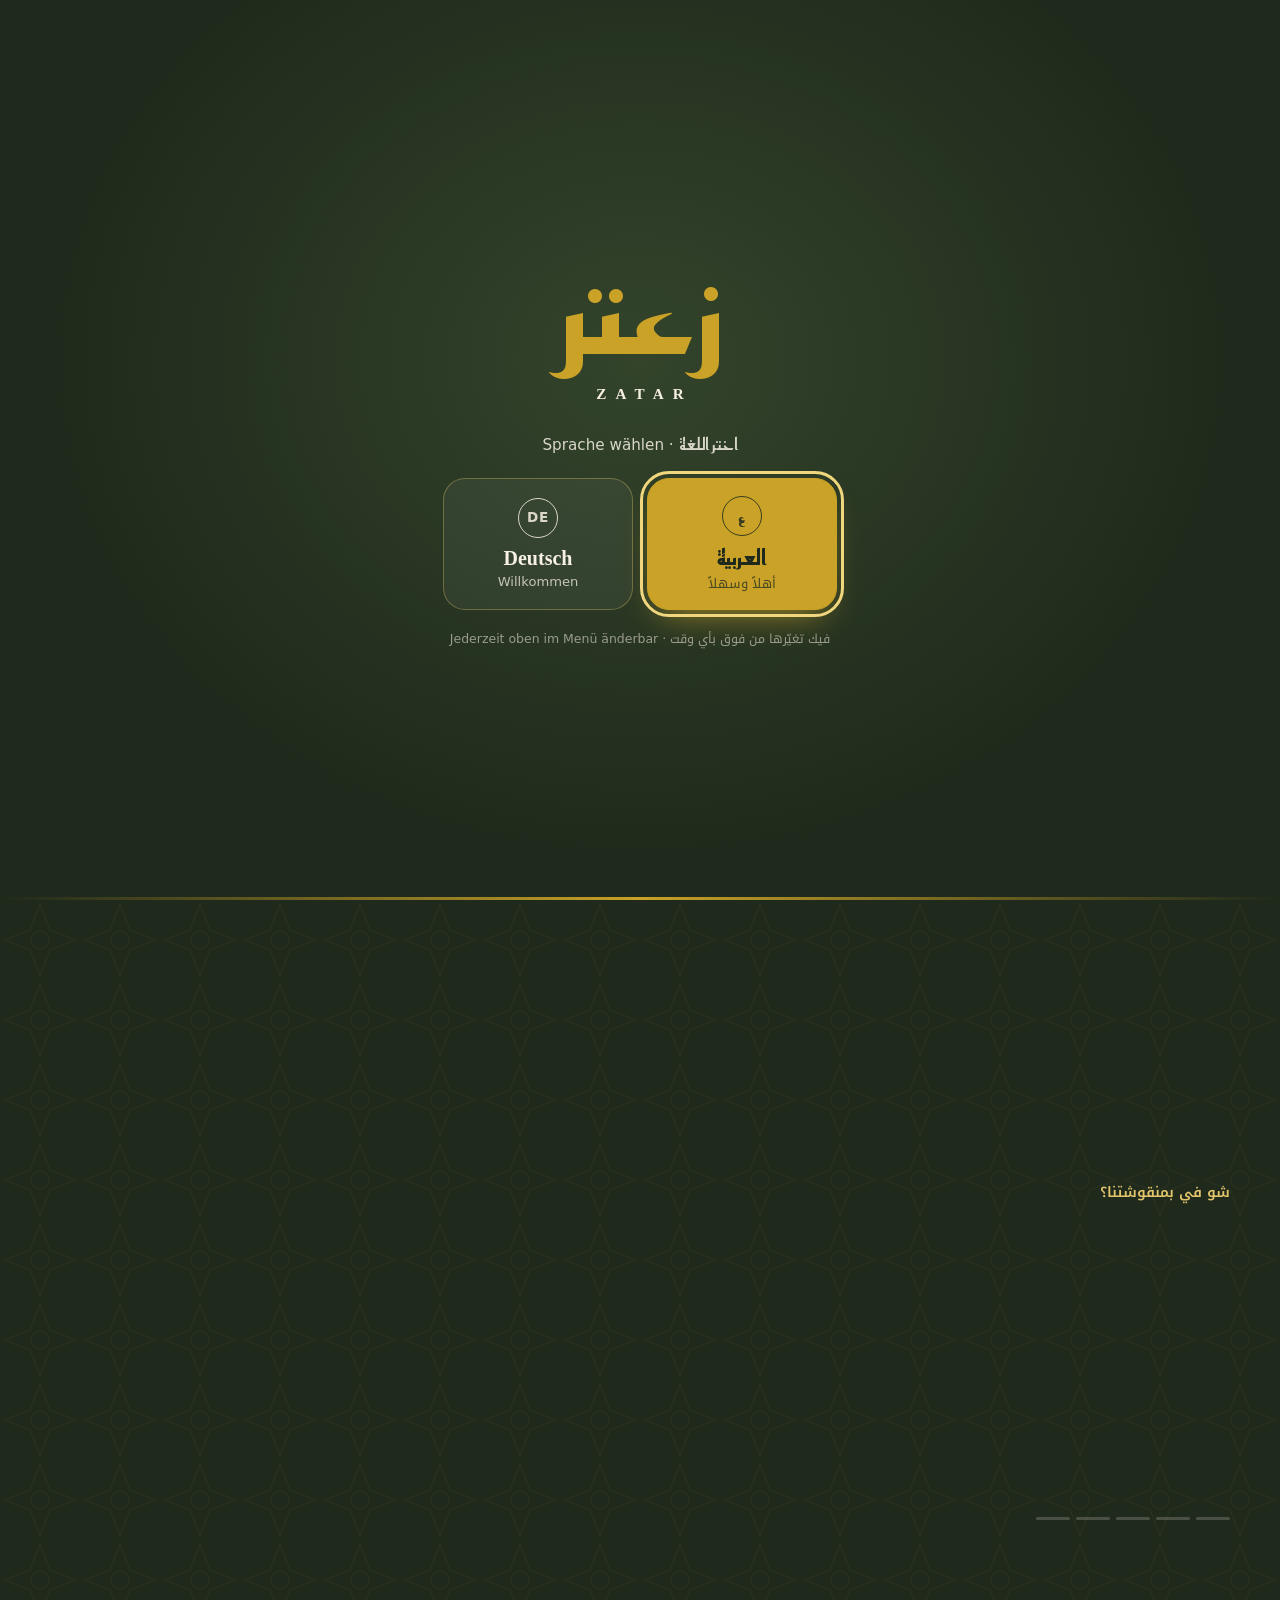
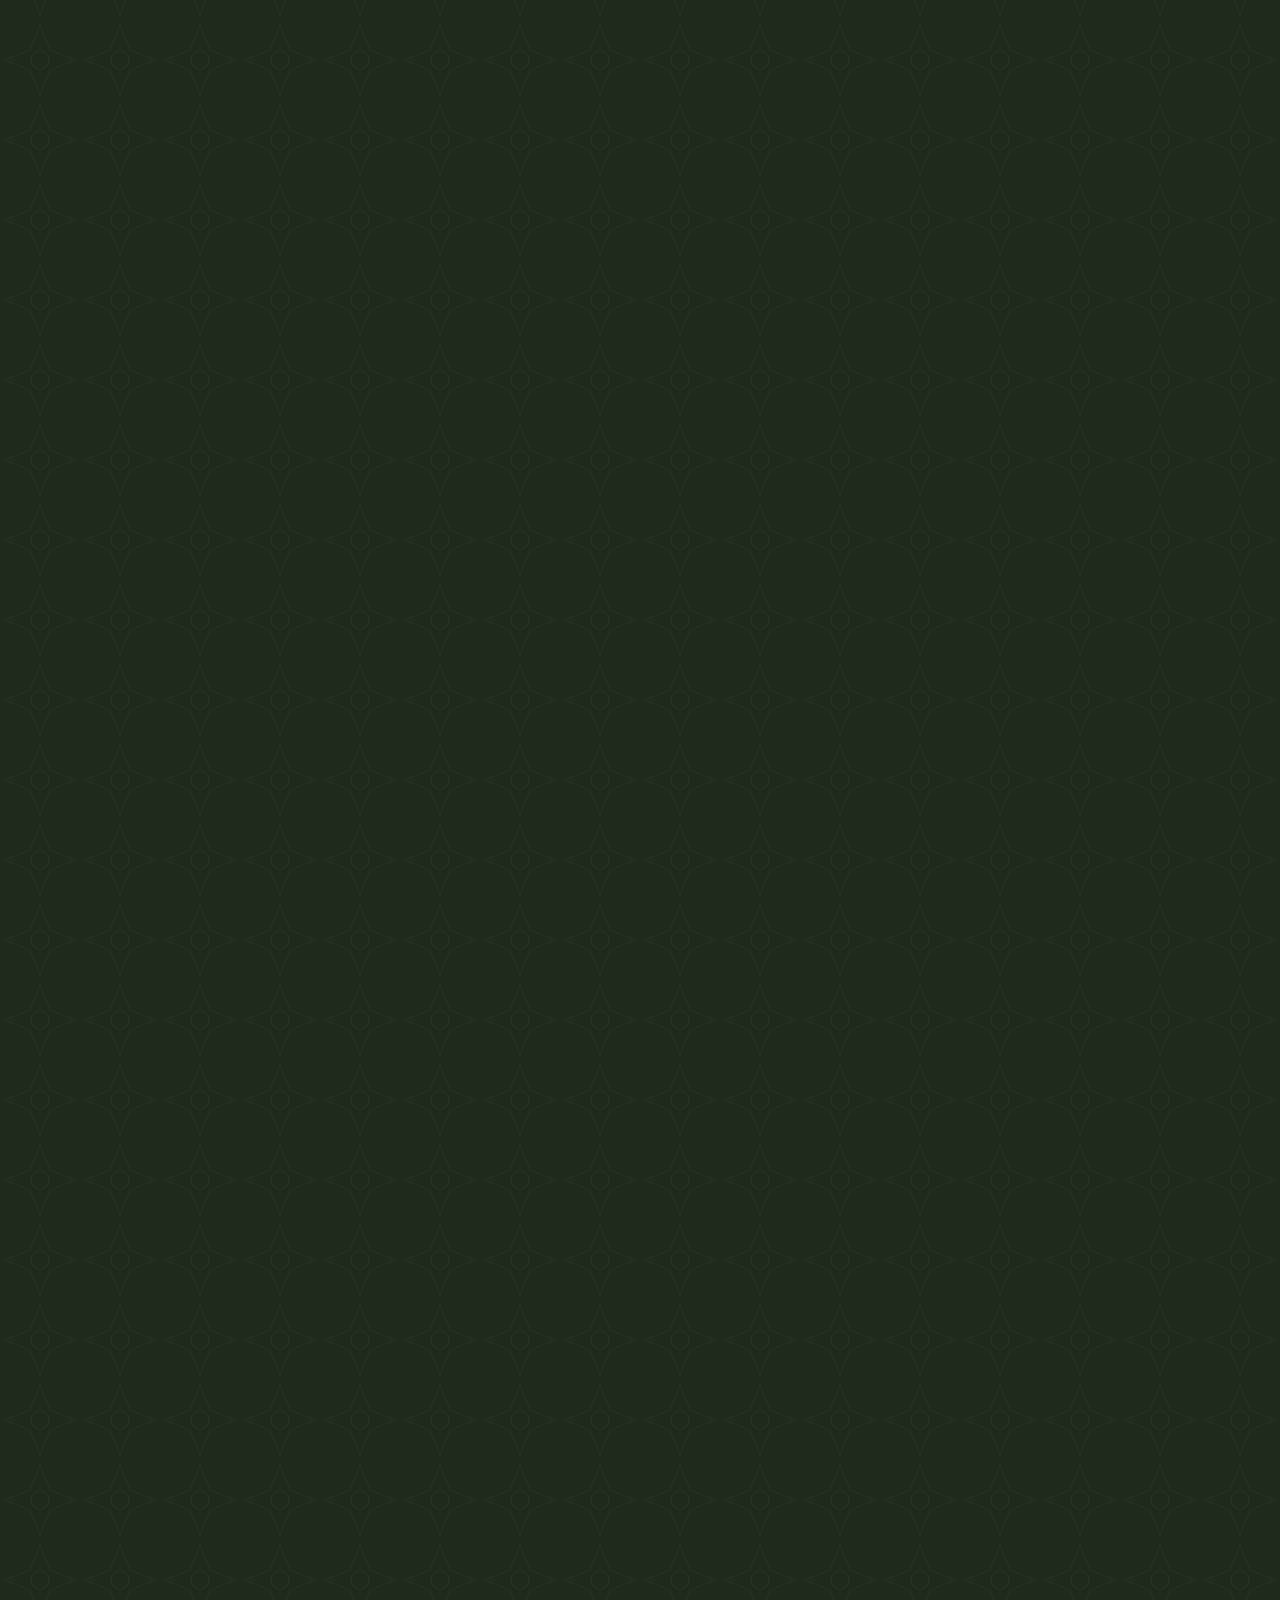
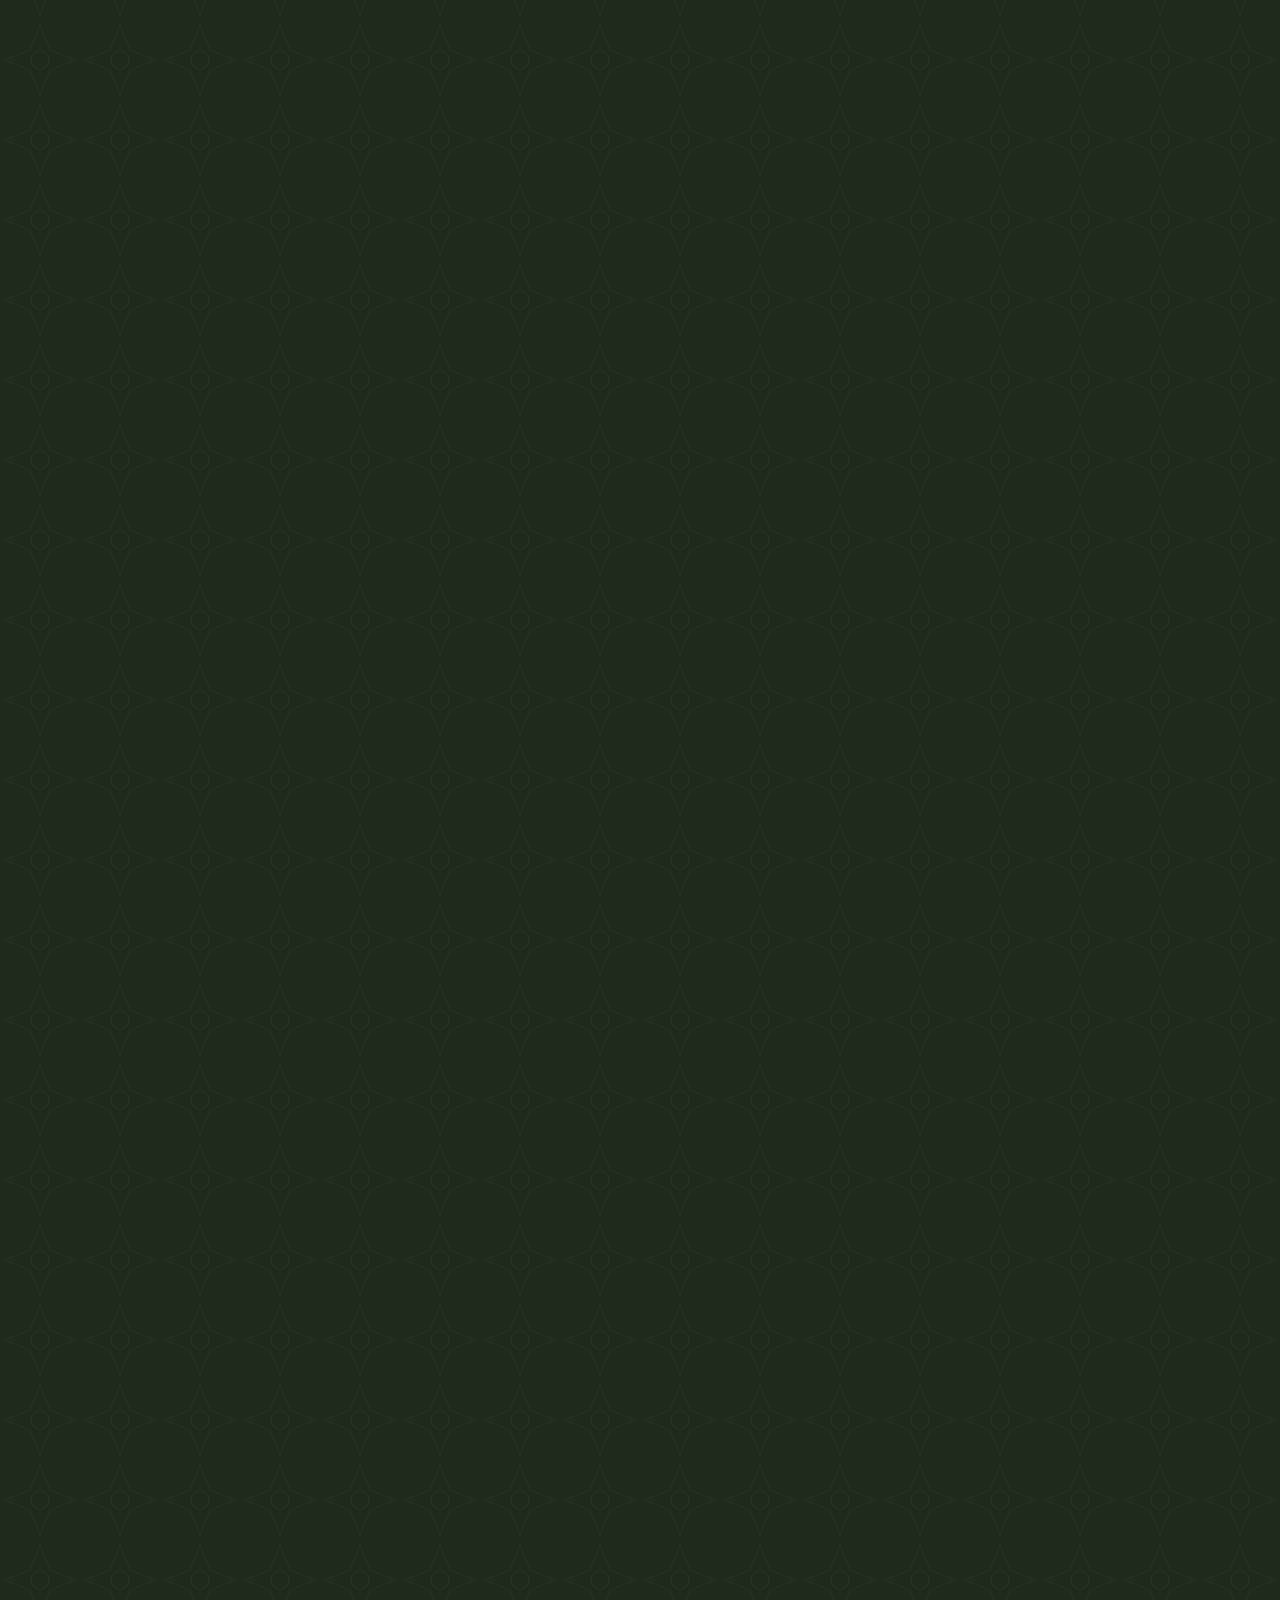
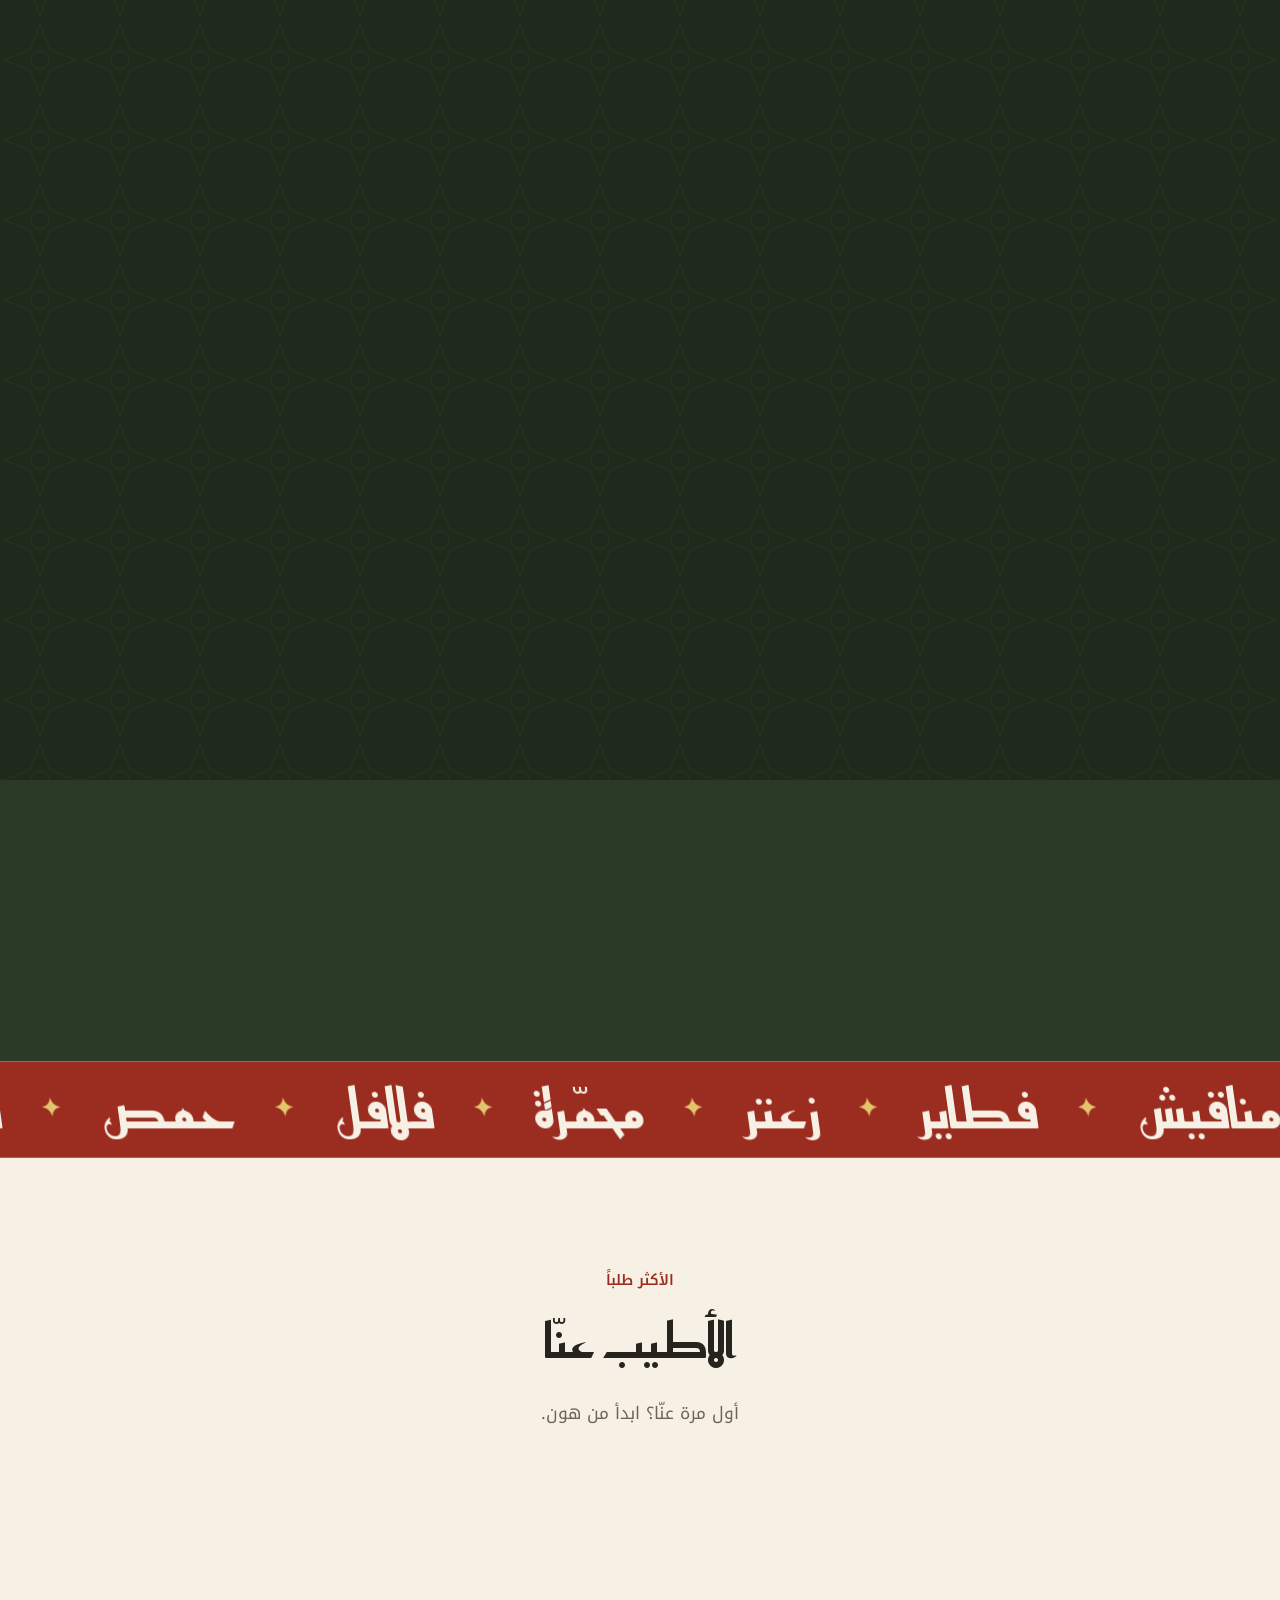
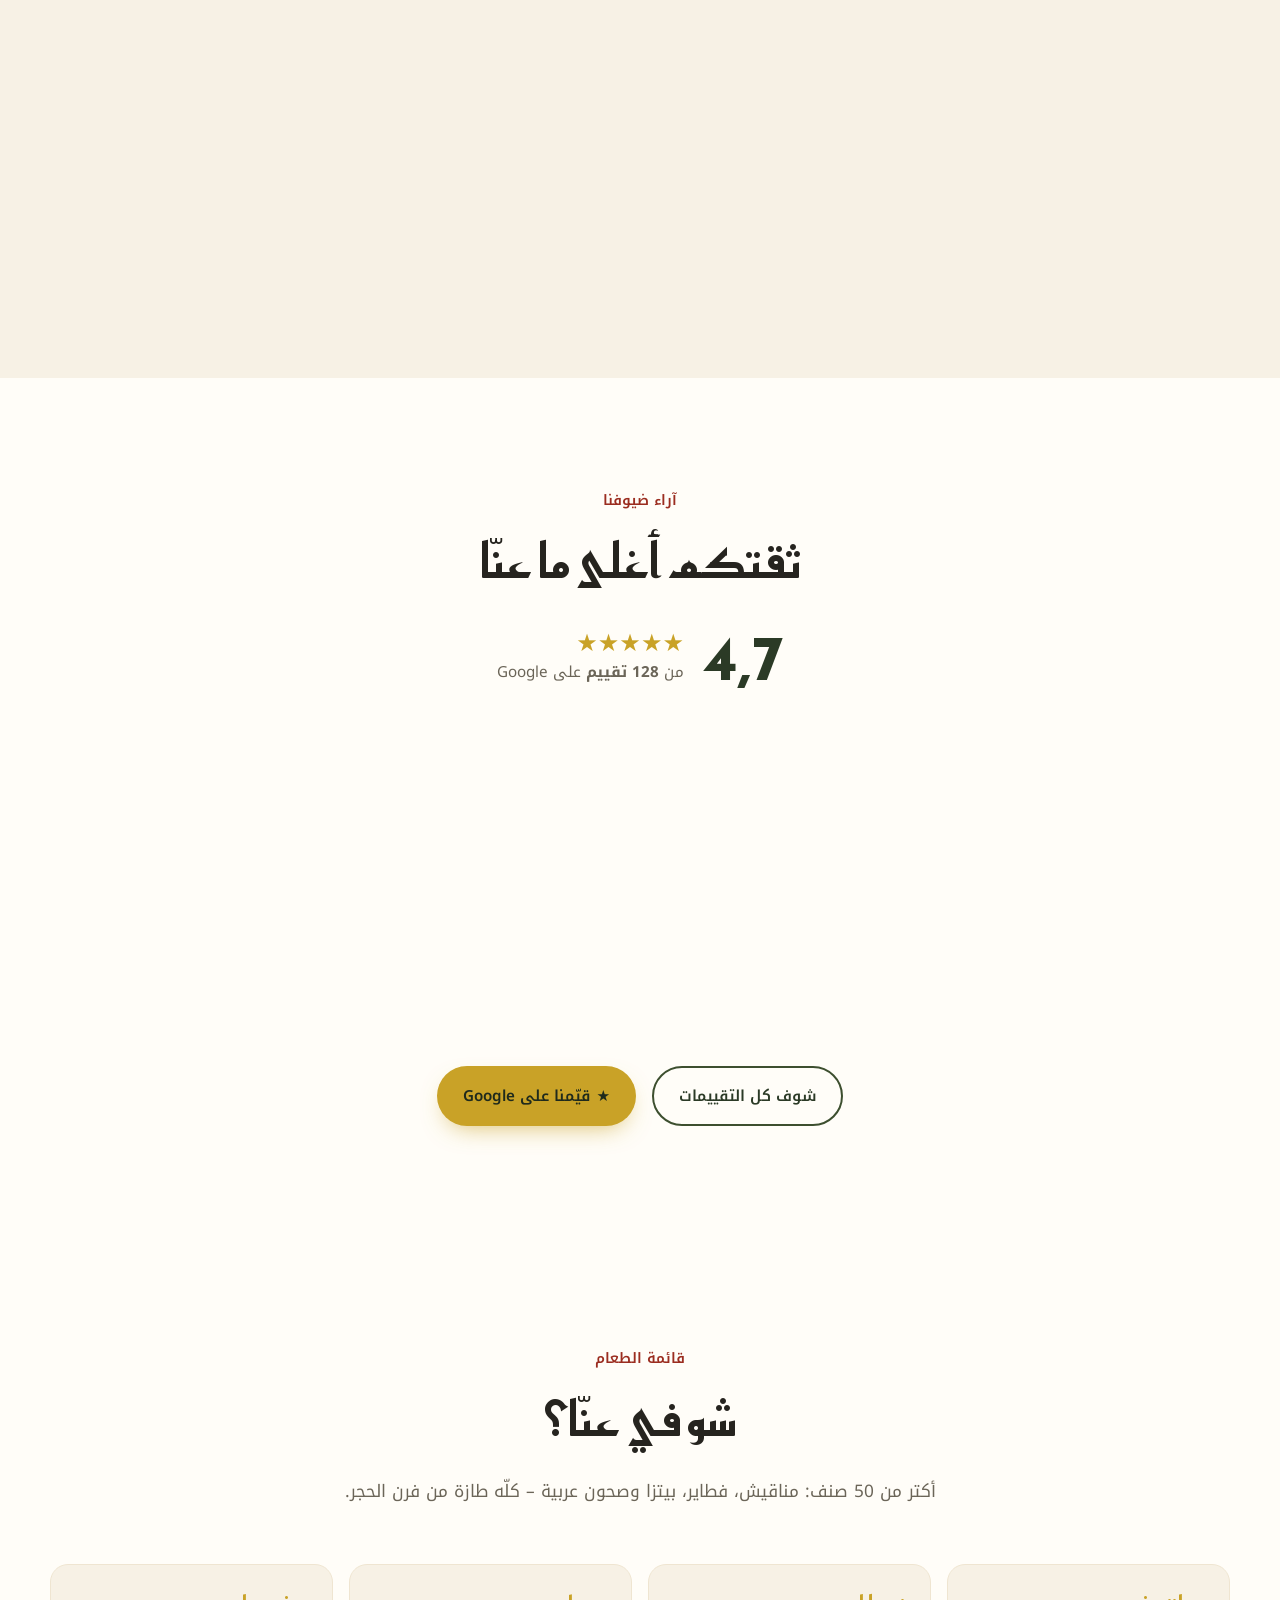
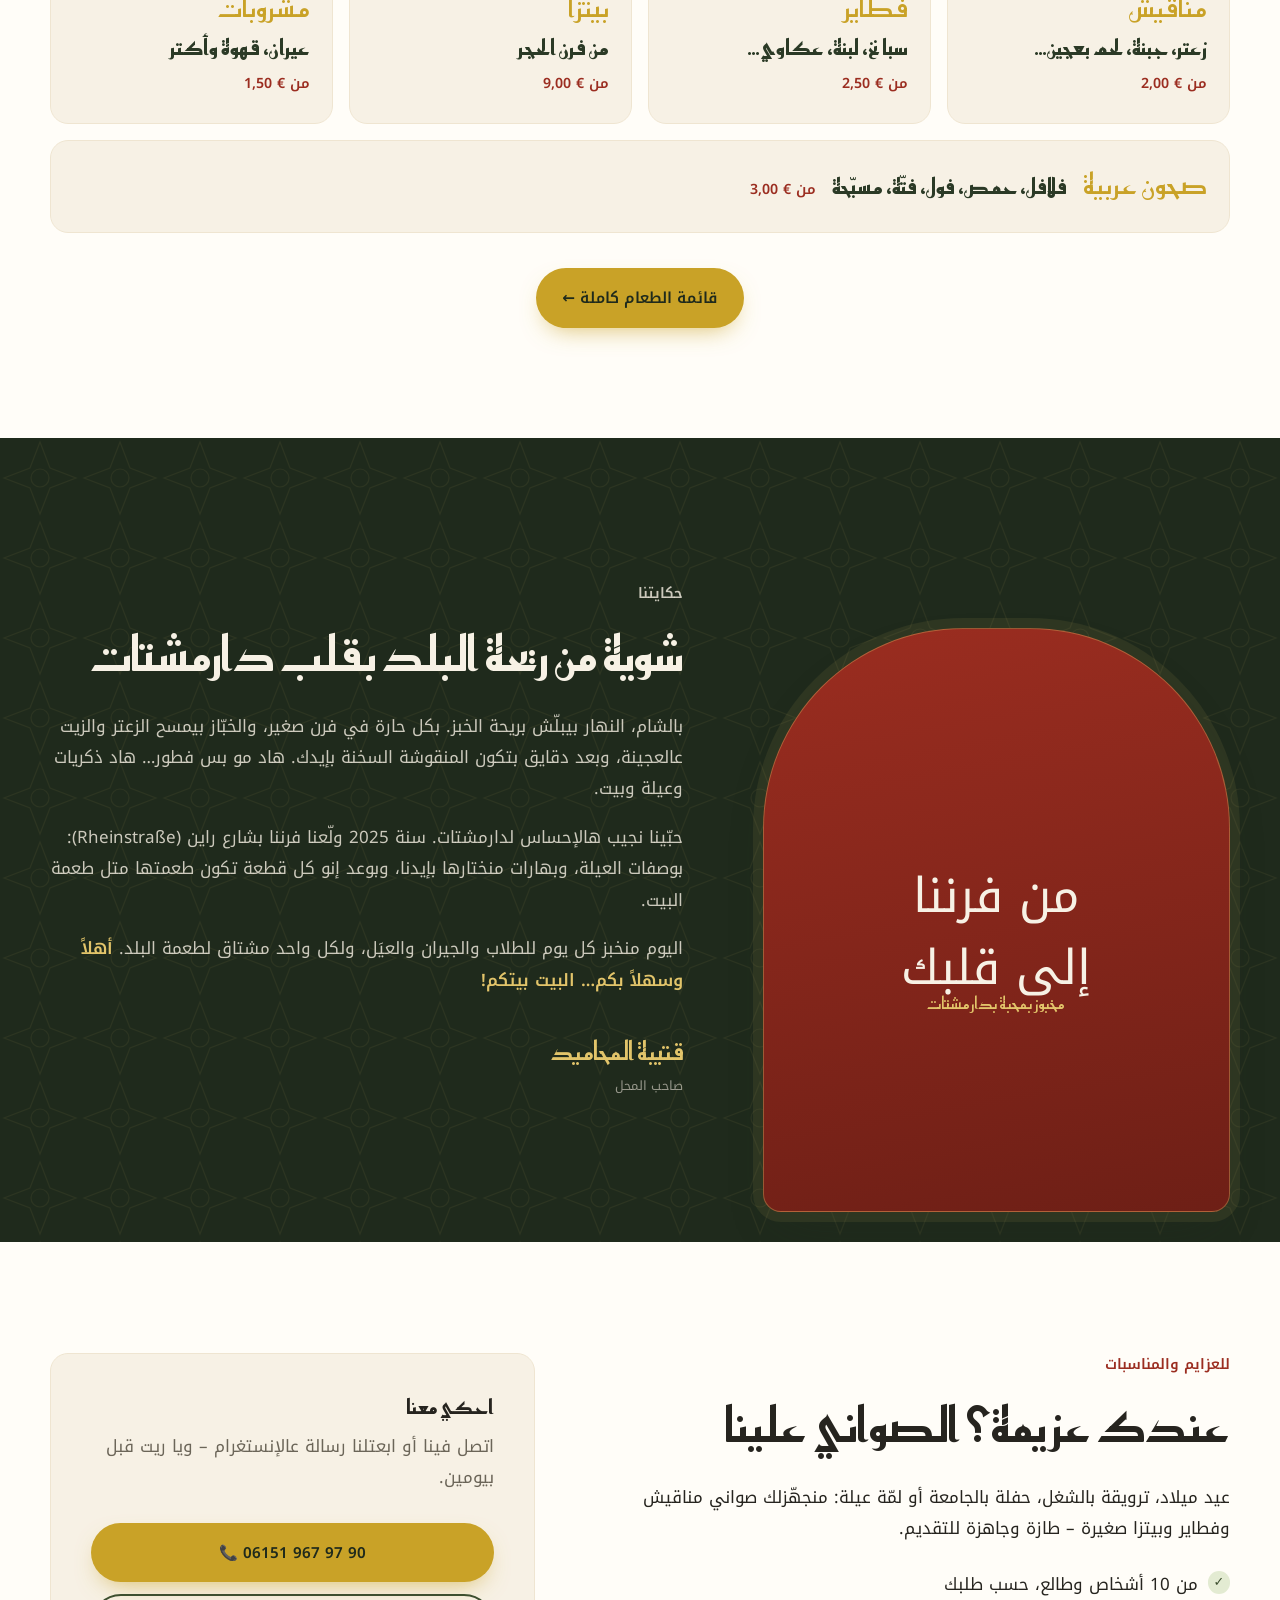
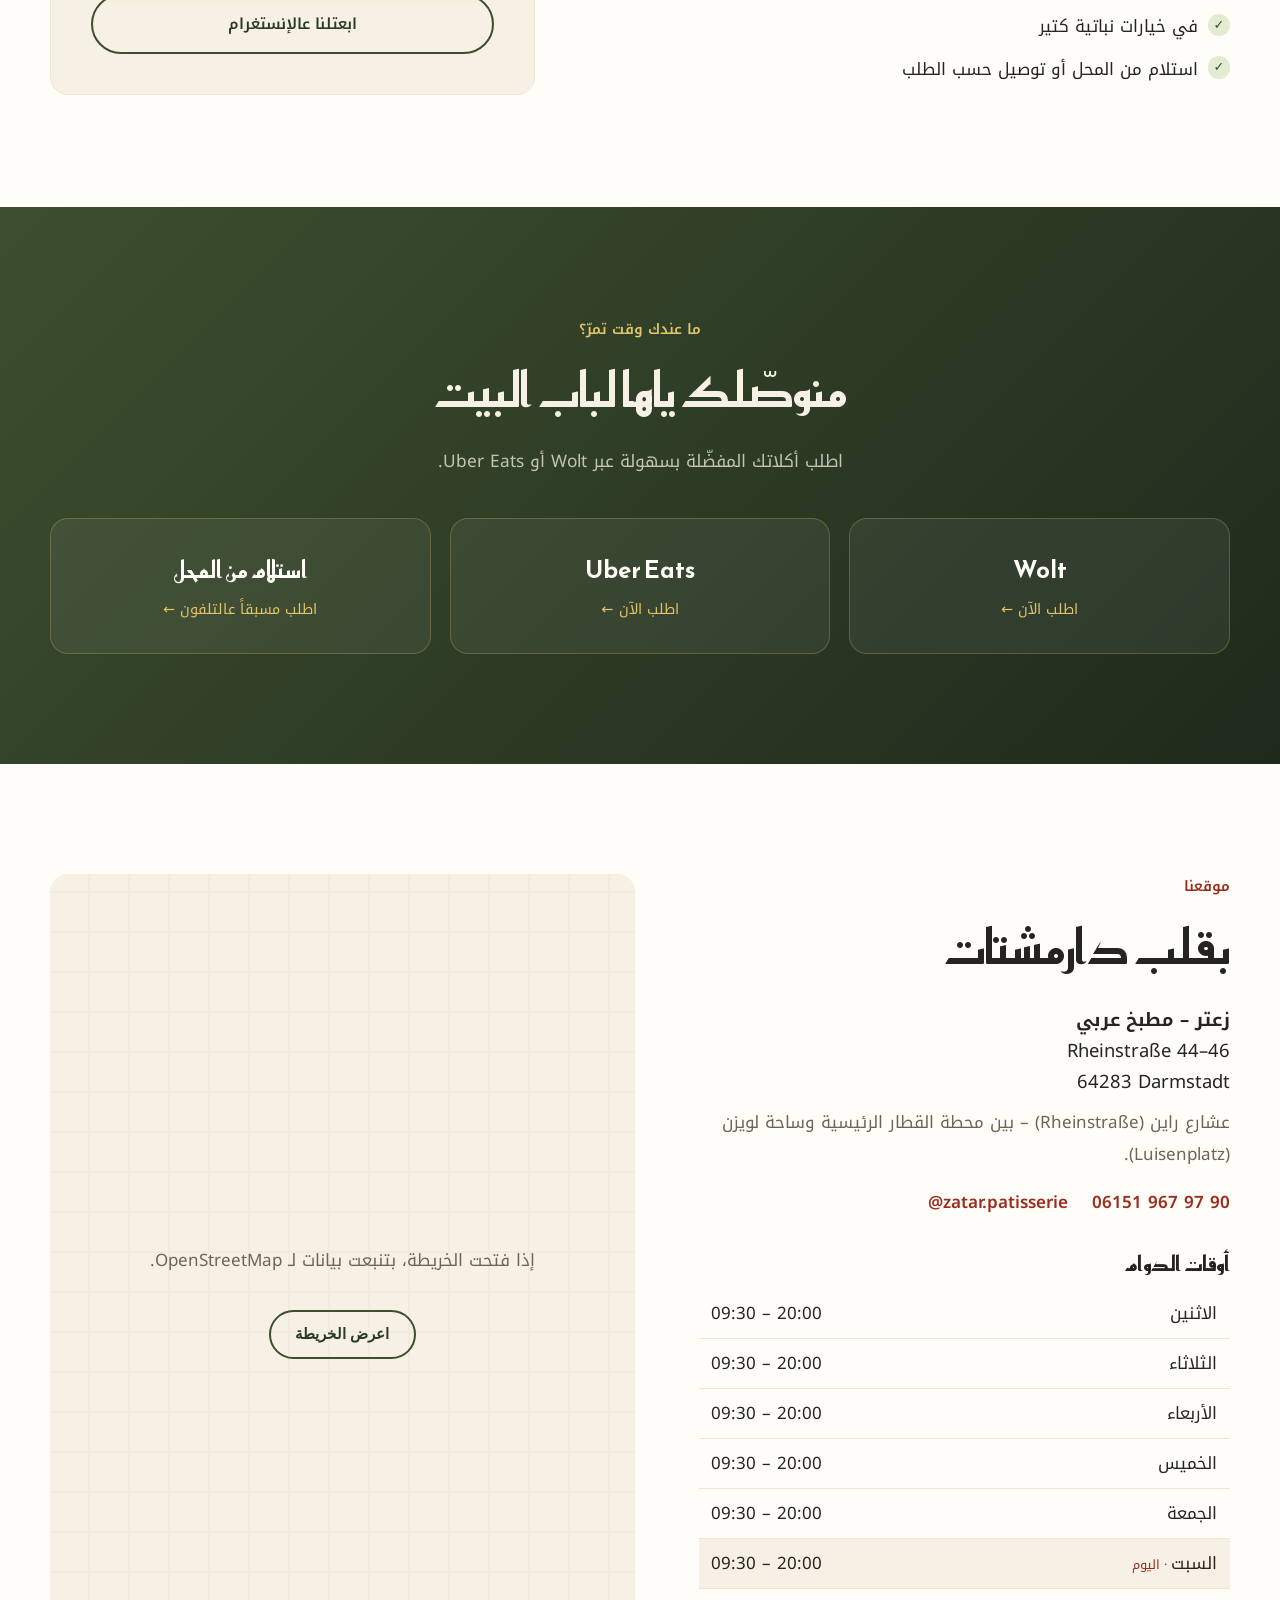
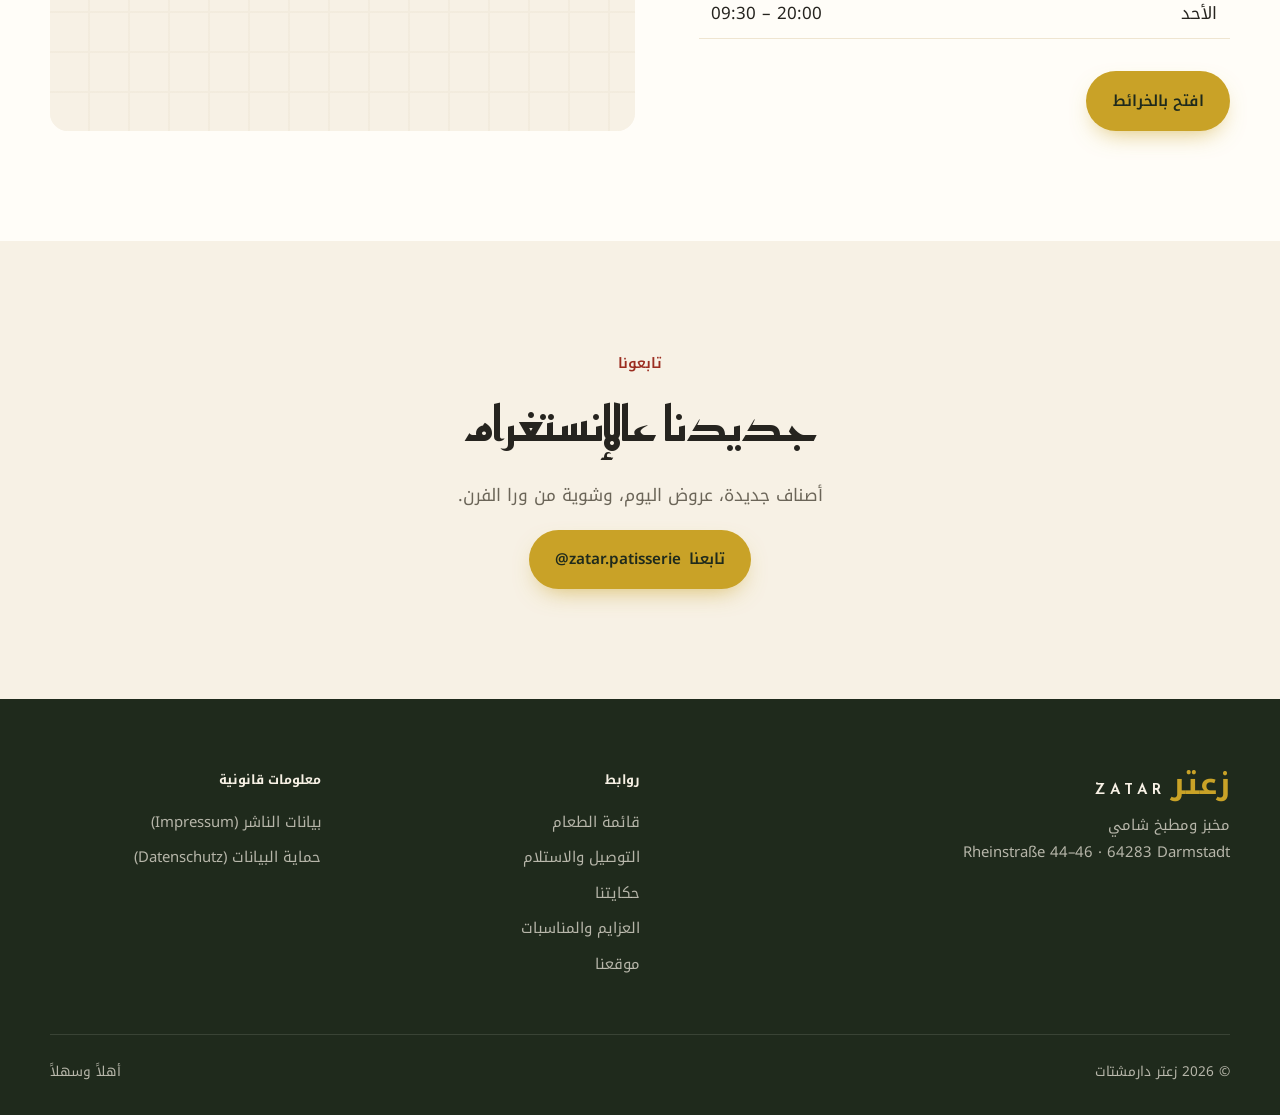
==== ar/index.html @ c036c9b2 "Arabisch: Titel auf مطبخ عربي, Schritt 2 umbenannt" ====
<!DOCTYPE html>
<html lang="ar" dir="rtl">
<head>
  <meta charset="UTF-8">
  <meta name="viewport" content="width=device-width, initial-scale=1.0">
  <title>زعتر – مخبز ومطبخ عربي في دارمشتات</title>
  <meta name="description" content="زعتر في دارمشتات: مناقيش طازة من فرن الحجر ابتداءً من 2 €، فطاير، بيتزا، فلافل، حمص وفول. Rheinstraße 44–46، يومياً من 9:30.">
  <meta name="theme-color" content="#1f2a1c">
  <!-- TESTVERSION: vor dem offiziellen Livegang diese Zeile entfernen -->
  <meta name="robots" content="noindex, nofollow">
  <!-- Sprachversionen (vor Livegang auf absolute URLs mit eigener Domain umstellen) -->
  <link rel="alternate" hreflang="de" href="../">
  <link rel="alternate" hreflang="ar" href="./">
  <link rel="alternate" hreflang="x-default" href="../">

  <meta property="og:title" content="زعتر – مخبز ومطبخ عربي في دارمشتات">
  <meta property="og:description" content="طعم الشام من فرن الحجر: مناقيش، فطاير وأكثر. Rheinstraße 44–46، دارمشتات.">
  <meta property="og:type" content="restaurant">
  <meta property="og:locale" content="ar_AR">

  <link rel="icon" href="../images/favicon.svg" type="image/svg+xml">
  <link rel="preconnect" href="https://fonts.googleapis.com">
  <link rel="preconnect" href="https://fonts.gstatic.com" crossorigin>
  <link href="https://fonts.googleapis.com/css2?family=Inter:wght@400;500;600&family=Noto+Kufi+Arabic:wght@400;500;600;700&family=Reem+Kufi:wght@500;700&display=swap" rel="stylesheet">
  <link rel="stylesheet" href="../css/style.css">
  <link rel="stylesheet" href="../css/rtl.css">

  <!-- 3D: Dateien sofort vorladen; flache Ersatzgrafik nur zeigen, wenn das Gerät kein 3D kann -->
  <link rel="modulepreload" href="../js/hero3d.js">
  <link rel="modulepreload" href="../js/vendor/three.module.min.js">
  <link rel="modulepreload" href="../js/vendor/RoomEnvironment.js">
  <script>
    (function () {
      try {
        var c = document.createElement("canvas");
        if (c.getContext("webgl2") || c.getContext("webgl")) {
          var root = document.documentElement;
          root.classList.add("will-3d");
          setTimeout(function () { if (!root.classList.contains("has-3d")) root.classList.remove("will-3d"); }, 10000);
        }
      } catch (e) {}
    })();
  </script>

  <!-- Ladebildschirm + Sprachauswahl -->
  <link rel="stylesheet" href="../css/loader.css">
</head>
<body>
  <!-- ============ LADEBILDSCHIRM + SPRACHAUSWAHL ============ -->
  <div class="loader" id="loader" aria-hidden="true">
    <div class="loader__inner">
      <div class="loader__seeds"><i></i><i></i><i></i><i></i><i></i><i></i><i></i></div>
      <span class="loader__ar">زعتر</span>
      <span class="loader__lat">ZATAR</span>
      <div class="loader__progress">
        <div class="loader__bar"><span id="loaderBar"></span></div>
        <p class="loader__tag" lang="ar">طازة من فرن الحجر</p>
      </div>
      <div class="lang-pick" id="langPick" role="dialog" aria-modal="true" aria-labelledby="langPickTitle" hidden>
        <p class="lang-pick__title" id="langPickTitle"><span lang="ar">اختر اللغة</span> · <span lang="de">Sprache wählen</span></p>
        <div class="lang-pick__options">
          <a class="lang-opt" href="../index.html" data-lang="de" hreflang="de" lang="de" dir="ltr">
            <span class="lang-opt__code" aria-hidden="true">DE</span><strong>Deutsch</strong><small>Willkommen</small>
          </a>
          <a class="lang-opt" href="index.html" data-lang="ar" hreflang="ar" lang="ar">
            <span class="lang-opt__code" aria-hidden="true">ع</span><strong>العربية</strong><small>أهلاً وسهلاً</small>
          </a>
        </div>
        <p class="lang-pick__note"><span lang="ar">فيك تغيّرها من فوق بأي وقت</span> · <span lang="de">Jederzeit oben im Menü änderbar</span></p>
      </div>
    </div>
  </div>
  <script src="../js/loader.js"></script>

  <!-- ============ NAVIGATION ============ -->
  <header class="nav" id="top">
    <div class="container nav__inner">
      <a href="#top" class="brand" aria-label="زعتر – الصفحة الرئيسية">
        <span class="brand__ar">زعتر</span>
        <span class="brand__lat" lang="de">ZATAR</span>
      </a>
      <nav class="nav__links" aria-label="القائمة الرئيسية">
        <a href="speisekarte.html">قائمة الطعام</a>
        <a href="#bestellen" class="nav__link--order">التوصيل والاستلام</a>
        <a href="#geschichte">حكايتنا</a>
        <a href="#catering">العزايم والمناسبات</a>
        <a href="#besuch">موقعنا</a>
      </nav>
      <a href="#bestellen" class="btn btn--sm btn--gold nav__cta">اطلب الآن</a>
      <a href="../index.html" class="lang-switch" data-lang="de" hreflang="de" lang="de" aria-label="Deutsche Version – النسخة الألمانية">Deutsch</a>
      <button class="nav__toggle" aria-label="فتح القائمة" aria-expanded="false">
        <span></span><span></span><span></span>
      </button>
    </div>
  </header>

  <main>
    <!-- ============ HERO ============ -->
    <section class="hero">
      <div class="hero__pattern" aria-hidden="true"></div>
      <div class="container hero__grid">
        <div class="hero__text reveal">
          <p class="eyebrow"><span class="status" id="openStatus">دارمشتات · Rheinstraße 44–46</span></p>
          <h1 class="split">مناقيش وفطاير<br><em>على أصولها</em></h1>
          <p class="lead">من فرن الحجر لإيدك: مناقيش، فطاير، بيتزا، فلافل، حمص وفول –<br>طازة كل يوم.</p>
          <div class="hero__actions">
            <a href="speisekarte.html" class="btn btn--gold">قائمة الطعام</a>
            <a href="#bestellen" class="btn btn--ghost">اطلب توصيل</a>
          </div>
          <ul class="hero__facts">
            <li><strong>من <bdi dir="ltr">2 €</bdi></strong><span>المنقوشة</span></li>
            <li><strong><bdi dir="ltr">4,7 ★</bdi></strong><span>128 تقييم على Google</span></li>
            <li><strong>كل يوم</strong><span>من 9:30 الصبح</span></li>
          </ul>
        </div>

        <div class="hero__visual reveal" aria-hidden="true">
          <div class="plate">
            <svg viewBox="0 0 400 400" class="manakish">
              <defs>
                <radialGradient id="dough" cx="50%" cy="45%" r="55%">
                  <stop offset="0%" stop-color="#e9c48a"/>
                  <stop offset="70%" stop-color="#d49a52"/>
                  <stop offset="100%" stop-color="#a86a2c"/>
                </radialGradient>
                <radialGradient id="topping" cx="50%" cy="50%" r="50%">
                  <stop offset="0%" stop-color="#5b6b2e"/>
                  <stop offset="100%" stop-color="#3f4b1f"/>
                </radialGradient>
              </defs>
              <circle cx="200" cy="200" r="185" fill="url(#dough)"/>
              <circle cx="200" cy="200" r="158" fill="url(#topping)"/>
              <g id="specks"></g>
            </svg>
          </div>
          <div class="hero__badge">
            <span>مناقيش</span>
            <small>الأشهر عنّا<br>منقوشة زعتر</small>
          </div>
        </div>
      </div>
    </section>

    <!-- ============ 3D: ما سرّ المنقوشة؟ ============ -->
    <section class="story3d" id="zaatar" aria-label="شو في بمنقوشتنا؟">
      <div class="story3d__sticky">
        <div class="story3d__stage" aria-hidden="true"></div>
        <div class="story3d__text">
          <p class="eyebrow eyebrow--light story3d__eyebrow">شو في بمنقوشتنا؟</p>
          <div class="story3d__steps">
            <article class="story3d__step" data-step="0">
              <span class="story3d__num">01</span>
              <h2>العجينة</h2>
              <p>منعجنها كل يوم الصبح بإيدنا، ومنخبزها بفرن الحجر: مقرمشة من برّا وطرية من جوّا.</p>
            </article>
            <article class="story3d__step" data-step="1">
              <span class="story3d__num">02</span>
              <h2>زيت و زعتر</h2>
              <p>خلطة زعتر على أصولها مع زيت الزيتون… وهون السرّ كلّه.</p>
            </article>
            <article class="story3d__step" data-step="2">
              <span class="story3d__num">03</span>
              <h2>سمسم محمّص</h2>
              <p>بيعطيها قرمشة وريحة بتفتح النفس.</p>
            </article>
            <article class="story3d__step" data-step="3">
              <span class="story3d__num">04</span>
              <h2>سمّاق</h2>
              <p>حموضة خفيفة ولون أحمر بيكمّل الطعمة.</p>
            </article>
            <article class="story3d__step" data-step="4">
              <span class="story3d__num">05</span>
              <h2>منقوشة زعتر</h2>
              <p>كلّو مع بعض، سخنة من الفرن – بس بـ <strong class="ltr">2,00 €</strong>. صحتين!</p>
              <a href="speisekarte.html" class="btn btn--gold">قائمة الطعام</a>
            </article>
          </div>
          <div class="story3d__progress" aria-hidden="true"><span></span><span></span><span></span><span></span><span></span></div>
        </div>
      </div>
    </section>

    <!-- ============ المزايا ============ -->
    <section class="features">
      <div class="container features__grid">
        <article class="feature reveal">
          <div class="feature__icon">
            <svg viewBox="0 0 24 24"><path d="M12 3c2 3 5 4.5 5 8.5A5 5 0 0 1 7 11.5C7 9 8.5 7.5 9.5 6c.3 1.8 1.2 2.7 2 3 .2-2.2.2-4.2.5-6Z"/></svg>
          </div>
          <h3>سخن من الفرن</h3>
          <p>العجينة طازة كل يوم، ومنخبز كل قطعة وقت ما تطلبها.</p>
        </article>
        <article class="feature reveal">
          <div class="feature__icon">
            <svg viewBox="0 0 24 24"><path d="M5 19c8 0 14-6 14-14-8 0-14 6-14 14Zm0 0 7-7"/></svg>
          </div>
          <h3>طعمة البلد</h3>
          <p>زعتر، سماق، جبنة عكاوي ومحمّرة – متل ما تعوّدنا عليها.</p>
        </article>
        <article class="feature reveal">
          <div class="feature__icon">
            <svg viewBox="0 0 24 24"><path d="M21 12H8l3-3m-3 3 3 3M7 6H3v12h4"/></svg>
          </div>
          <h3>استلام أو توصيل</h3>
          <p>مرّ علينا، أو اطلب عبر Wolt و Uber Eats – بتوصلك سخنة لباب البيت.</p>
        </article>
      </div>
    </section>

    <!-- ============ شريط متحرك ============ -->
    <div class="marquee" aria-hidden="true">
      <div class="marquee__track">
        <span>مناقيش</span><span>فطاير</span><span>زعتر</span><span>محمّرة</span><span>فلافل</span><span>حمص</span><span>فول</span><span>فتّة</span><span>مناقيش</span><span>فطاير</span><span>زعتر</span><span>محمّرة</span><span>فلافل</span><span>حمص</span><span>فول</span><span>فتّة</span>
      </div>
    </div>

    <!-- ============ الأكثر طلباً ============ -->
    <section class="section section--cream" id="signature">
      <div class="container">
        <header class="section__head reveal">
          <p class="eyebrow">الأكثر طلباً</p>
          <h2 class="split">الأطيب عنّا</h2>
          <p class="section__sub">أول مرة عنّا؟ ابدأ من هون.</p>
        </header>

        <p class="swipe-hint" aria-hidden="true">← اسحب لتشوف أكتر →</p>
        <div class="signature__grid carousel" aria-label="الأطيب عنّا">
          <article class="dish reveal">
            <div class="dish__img dish__img--zaatar"><span>زعتر</span></div>
            <div class="dish__body">
              <div class="dish__row"><h3>منقوشة زعتر</h3><span class="price">2,00 €</span></div>
              <p>قلب الفرن: عجينة طازة مع زعتر وسمسم وسماق وزيت زيتون.</p>
              <span class="tag tag--vegan">🌱 فيغان</span>
            </div>
          </article>
          <article class="dish reveal">
            <div class="dish__img dish__img--muhammara"><span>محمّرة</span></div>
            <div class="dish__body">
              <div class="dish__row"><h3>محمّرة بجبنة</h3><span class="price">2,50 €</span></div>
              <p>محمّرة متبّلة مع جبنة ذايبة.</p>
              <span class="tag tag--veg">نباتي</span>
            </div>
          </article>
          <article class="dish reveal">
            <div class="dish__img dish__img--fatayer"><span>فطاير</span></div>
            <div class="dish__body">
              <div class="dish__row"><h3>فطيرة سبانخ بجبنة</h3><span class="price">3,00 €</span></div>
              <p>الفطيرة اللي ما بتنملّ: سبانخ مع جبنة.</p>
              <span class="tag tag--veg">نباتي</span>
            </div>
          </article>
          <article class="dish reveal">
            <div class="dish__img dish__img--lahm"><span>لحم بعجين</span></div>
            <div class="dish__body">
              <div class="dish__row"><h3>لحم بعجين</h3><span class="price">2,50 €</span></div>
              <p>عجينة رقيقة مع لحمة مفرومة متبّلة.</p>
              <span class="tag">مع لحمة</span>
            </div>
          </article>
        </div>
      </div>
    </section>

    <!-- ============ التقييمات ============ -->
    <!-- Echte Google-Rezensionen (Stand: 24.09.2026), sinngemäß aus dem Deutschen übersetzt und als Übersetzung gekennzeichnet -->
    <section class="section reviews" id="bewertungen">
      <div class="container">
        <header class="section__head reveal">
          <p class="eyebrow">آراء ضيوفنا</p>
          <h2 class="split">ثقتكم أغلى ما عنّا</h2>
        </header>

        <div class="rating reveal">
          <div class="rating__score">4,7</div>
          <div>
            <div class="rating__stars" aria-label="4,7 من 5 نجوم">★★★★★</div>
            <p class="rating__meta">من <strong>128 تقييم</strong> على Google</p>
          </div>
        </div>

        <div class="reviews__grid carousel" aria-label="التقييمات">
          <figure class="review reveal">
            <div class="review__stars" aria-label="5 من 5 نجوم">★★★★★</div>
            <blockquote>«تخصص البيت – المناقيش – رائعة ببساطة: طازجة ومقرمشة وعطرة بشكل لا يُصدَّق. سواء بالزعتر أو الجبنة أو المحمّرة أو اللحم، كل نوع مقنع …»</blockquote>
            <figcaption><span class="review__avatar">S</span><span><strong>Sweety L</strong><small>تقييم على Google · مترجم من الألماني</small></span></figcaption>
          </figure>
          <figure class="review reveal">
            <div class="review__stars" aria-label="5 من 5 نجوم">★★★★★</div>
            <blockquote>«من يبحث عن مطبخ عربي أصيل لا يمكنه أن يتجاوز هذا المطعم. … الفول كان محضّراً بإتقان ومتبّلاً بشكل مثالي … وفي الزعتر تلاحظ فوراً طزاجة المكوّنات.»</blockquote>
            <figcaption><span class="review__avatar">W</span><span><strong>Wafa Abdallah</strong><small>تقييم على Google · مترجم من الألماني</small></span></figcaption>
          </figure>
          <figure class="review reveal">
            <div class="review__stars" aria-label="5 من 5 نجوم">★★★★★</div>
            <blockquote>«كانت هذه أول زيارة لي لزعتر وأنا متحمّسة جداً! … السعر مقابل الجودة لا يُضاهى! الأكل لذيذ بشكل لا يُصدَّق: خضار طازجة جداً، مخللات رائعة، وكل شيء محضّر بحب.»</blockquote>
            <figcaption><span class="review__avatar">L</span><span><strong>Luisa</strong><small>تقييم على Google · مترجم من الألماني</small></span></figcaption>
          </figure>
        </div>

        <div class="reviews__actions reveal">
          <a class="btn btn--outline" href="https://www.google.com/maps/search/?api=1&query=Zatar+Rheinstra%C3%9Fe+46+64283+Darmstadt" target="_blank" rel="noopener">شوف كل التقييمات</a>
          <a class="btn btn--gold" href="https://www.google.com/maps/search/?api=1&query=Zatar+Rheinstra%C3%9Fe+46+64283+Darmstadt" target="_blank" rel="noopener">★ قيّمنا على Google</a>
        </div>
      </div>
    </section>

    <!-- ============ قائمة الطعام (معاينة) ============ -->
    <section class="section" id="speisekarte">
      <div class="container">
        <header class="section__head reveal">
          <p class="eyebrow">قائمة الطعام</p>
          <h2 class="split">شو في عنّا؟</h2>
          <p class="section__sub">أكتر من 50 صنف: مناقيش، فطاير، بيتزا وصحون عربية – كلّه طازة من فرن الحجر.</p>
        </header>
        <div class="menu-teaser reveal">
          <a class="menu-teaser__item" href="speisekarte.html#manakish">
            <span>مناقيش</span><strong>زعتر، جبنة، لحم بعجين…</strong><small>من <bdi dir="ltr">2,00 €</bdi></small>
          </a>
          <a class="menu-teaser__item" href="speisekarte.html#fatayer">
            <span>فطاير</span><strong>سبانخ، لبنة، عكاوي…</strong><small>من <bdi dir="ltr">2,50 €</bdi></small>
          </a>
          <a class="menu-teaser__item" href="speisekarte.html#pizza">
            <span>بيتزا</span><strong>من فرن الحجر</strong><small>من <bdi dir="ltr">9,00 €</bdi></small>
          </a>
          <a class="menu-teaser__item" href="speisekarte.html#drinks">
            <span>مشروبات</span><strong>عيران، قهوة وأكتر</strong><small>من <bdi dir="ltr">1,50 €</bdi></small>
          </a>
          <a class="menu-teaser__item menu-teaser__item--wide" href="speisekarte.html#teller">
            <span>صحون عربية</span><strong>فلافل، حمص، فول، فتّة، مسبّحة</strong><small>من <bdi dir="ltr">3,00 €</bdi></small>
          </a>
        </div>
        <div class="menu-teaser__cta reveal">
          <a href="speisekarte.html" class="btn btn--gold">قائمة الطعام كاملة ←</a>
        </div>
      </div>
    </section>

    <!-- ============ قصتنا ============ -->
    <section class="section section--dark story" id="geschichte">
      <div class="story__pattern" aria-hidden="true"></div>
      <div class="container story__grid">
        <div class="story__visual reveal" aria-hidden="true">
          <div class="story__frame">
            <span>من فرننا<br>إلى قلبك</span>
            <small>مخبوز بمحبة بدارمشتات</small>
          </div>
        </div>
        <div class="story__text reveal">
          <p class="eyebrow eyebrow--light">حكايتنا</p>
          <h2 class="split">شوية من ريحة البلد بقلب دارمشتات</h2>
          <!-- ✏️ ENTWURF: mit der echten Geschichte des Inhabers abstimmen (wie die deutsche Version) -->
          <p>بالشام، النهار بيبلّش بريحة الخبز. بكل حارة في فرن صغير، والخبّاز بيمسح الزعتر والزيت عالعجينة، وبعد دقايق بتكون المنقوشة السخنة بإيدك. هاد مو بس فطور… هاد ذكريات وعيلة وبيت.</p>
          <p>حبّينا نجيب هالإحساس لدارمشتات. سنة 2025 ولّعنا فرننا بشارع راين (Rheinstraße): بوصفات العيلة، وبهارات منختارها بإيدنا، وبوعد إنو كل قطعة تكون طعمتها متل طعمة البيت.</p>
          <p>اليوم منخبز كل يوم للطلاب والجيران والعيَل، ولكل واحد مشتاق لطعمة البلد. <em>أهلاً وسهلاً بكم… البيت بيتكم!</em></p>
          <div class="signature">
            <span class="signature__name">قتيبة المحاميد</span>
            <span class="signature__role">صاحب المحل</span>
          </div>
        </div>
      </div>
    </section>

    <!-- ============ الضيافة والمناسبات ============ -->
    <section class="section catering" id="catering">
      <div class="container catering__inner reveal">
        <div>
          <p class="eyebrow">للعزايم والمناسبات</p>
          <h2 class="split">عندك عزيمة؟ الصواني علينا</h2>
          <p>عيد ميلاد، ترويقة بالشغل، حفلة بالجامعة أو لمّة عيلة: منجهّزلك صواني مناقيش وفطاير وبيتزا صغيرة – طازة وجاهزة للتقديم.</p>
          <ul class="checklist">
            <li>من 10 أشخاص وطالع، حسب طلبك</li>
            <li>في خيارات نباتية كتير</li>
            <li>استلام من المحل أو توصيل حسب الطلب</li>
          </ul>
        </div>
        <div class="catering__card">
          <h3>احكي معنا</h3>
          <p>اتصل فينا أو ابعتلنا رسالة عالإنستغرام – ويا ريت قبل بيومين.</p>
          <a href="tel:+4961519679790" class="btn btn--gold btn--block">📞 06151 967 97 90</a>
          <a href="https://www.instagram.com/zatar.patisserie/" target="_blank" rel="noopener" class="btn btn--outline btn--block">ابعتلنا عالإنستغرام</a>
        </div>
      </div>
    </section>

    <!-- ============ التوصيل والاستلام ============ -->
    <section class="section section--olive" id="bestellen">
      <div class="container order reveal">
        <p class="eyebrow eyebrow--light">ما عندك وقت تمرّ؟</p>
        <h2 class="split">منوصّلك ياها لباب البيت</h2>
        <p class="section__sub section__sub--light">اطلب أكلاتك المفضّلة بسهولة عبر Wolt أو Uber Eats.</p>
        <div class="order__buttons">
          <a class="order__btn" href="https://wolt.com/de/deu/darmstadt/restaurant/zatar-arabische-kchedarmstadt" target="_blank" rel="noopener">
            <strong>Wolt</strong><span>اطلب الآن ←</span>
          </a>
          <a class="order__btn" href="https://www.ubereats.com/de/store/zatar-arabische-kuche/ykQxKYyoU3-AmatqnmtpwA" target="_blank" rel="noopener">
            <strong>Uber Eats</strong><span>اطلب الآن ←</span>
          </a>
          <a class="order__btn" href="tel:+4961519679790">
            <strong>استلام من المحل</strong><span>اطلب مسبقاً عالتلفون ←</span>
          </a>
        </div>
      </div>
    </section>

    <!-- ============ الموقع والتواصل ============ -->
    <section class="section" id="besuch">
      <div class="container visit">
        <div class="visit__info reveal">
          <p class="eyebrow">موقعنا</p>
          <h2 class="split">بقلب دارمشتات</h2>
          <address>
            <strong>زعتر – مطبخ عربي</strong><br>
            <span class="ltr">Rheinstraße 44–46</span><br>
            <span class="ltr">64283 Darmstadt</span>
          </address>
          <p class="visit__hint">عشارع راين (Rheinstraße) – بين محطة القطار الرئيسية وساحة لويزن (Luisenplatz).</p>
          <div class="visit__contact">
            <a href="tel:+4961519679790">06151 967 97 90</a>
            <a href="https://www.instagram.com/zatar.patisserie/" target="_blank" rel="noopener" class="ltr">@zatar.patisserie</a>
          </div>

          <h3 class="hours__title">أوقات الدوام</h3>
          <table class="hours" id="hours">
            <tbody>
              <tr data-day="1"><th>الاثنين</th><td>09:30 – 20:00</td></tr>
              <tr data-day="2"><th>الثلاثاء</th><td>09:30 – 20:00</td></tr>
              <tr data-day="3"><th>الأربعاء</th><td>09:30 – 20:00</td></tr>
              <tr data-day="4"><th>الخميس</th><td>09:30 – 20:00</td></tr>
              <tr data-day="5"><th>الجمعة</th><td>09:30 – 20:00</td></tr>
              <tr data-day="6"><th>السبت</th><td>09:30 – 20:00</td></tr>
              <tr data-day="0"><th>الأحد</th><td>09:30 – 20:00</td></tr>
            </tbody>
          </table>
          <a class="btn btn--gold" href="https://www.google.com/maps/dir/?api=1&destination=Zatar+Rheinstra%C3%9Fe+46+64283+Darmstadt" target="_blank" rel="noopener">افتح بالخرائط</a>
        </div>

        <div class="visit__map reveal">
          <!-- Datenschutz: Die Karte wird erst nach Klick geladen -->
          <div class="map-consent" id="mapConsent">
            <p>إذا فتحت الخريطة، بتنبعت بيانات لـ OpenStreetMap.</p>
            <button class="btn btn--outline" id="loadMap">اعرض الخريطة</button>
          </div>
        </div>
      </div>
    </section>

    <!-- ============ إنستغرام ============ -->
    <section class="section section--cream insta">
      <div class="container reveal">
        <p class="eyebrow">تابعونا</p>
        <h2 class="split">جديدنا عالإنستغرام</h2>
        <p class="section__sub">أصناف جديدة، عروض اليوم، وشوية من ورا الفرن.</p>
        <a href="https://www.instagram.com/zatar.patisserie/" target="_blank" rel="noopener" class="btn btn--gold">تابعنا <span class="ltr">@zatar.patisserie</span></a>
      </div>
    </section>
  </main>

  <!-- ============ شريط سريع (للموبايل) ============ -->
  <nav class="action-bar" aria-label="وصول سريع">
    <a href="tel:+4961519679790">
      <svg viewBox="0 0 24 24"><path d="M5 4h4l2 5-2.5 1.5a11 11 0 0 0 5 5L15 13l5 2v4a2 2 0 0 1-2 2A16 16 0 0 1 3 6a2 2 0 0 1 2-2"/></svg>
      اتصل
    </a>
    <a href="https://www.google.com/maps/dir/?api=1&destination=Zatar+Rheinstra%C3%9Fe+46+64283+Darmstadt" target="_blank" rel="noopener">
      <svg viewBox="0 0 24 24"><path d="M12 21s-7-6.2-7-11.5A7 7 0 0 1 19 9.5C19 14.8 12 21 12 21Z"/><circle cx="12" cy="9.5" r="2.5"/></svg>
      الطريق
    </a>
    <a href="#bestellen" class="is-primary">
      <svg viewBox="0 0 24 24"><path d="M6 7h12l-1 13H7L6 7Zm3 0V5a3 3 0 0 1 6 0v2"/></svg>
      اطلب
    </a>
  </nav>

  <!-- ============ FOOTER ============ -->
  <footer class="footer">
    <div class="container footer__grid">
      <div>
        <a href="#top" class="brand brand--footer">
          <span class="brand__ar">زعتر</span>
          <span class="brand__lat" lang="de">ZATAR</span>
        </a>
        <p>مخبز ومطبخ شامي<br><span class="ltr">Rheinstraße 44–46 · 64283 Darmstadt</span></p>
      </div>
      <div>
        <h4>روابط</h4>
        <a href="speisekarte.html">قائمة الطعام</a>
        <a href="#bestellen">التوصيل والاستلام</a>
        <a href="#geschichte">حكايتنا</a>
        <a href="#catering">العزايم والمناسبات</a>
        <a href="#besuch">موقعنا</a>
      </div>
      <div>
        <h4>معلومات قانونية</h4>
        <a href="../impressum.html" hreflang="de">بيانات الناشر (Impressum)</a>
        <a href="../datenschutz.html" hreflang="de">حماية البيانات (Datenschutz)</a>
      </div>
    </div>
    <div class="container footer__bottom">
      <span>© <span id="year"></span> زعتر دارمشتات</span>
      <span>أهلاً وسهلاً</span>
    </div>
  </footer>

  <script src="../js/vendor/gsap.min.js"></script>
  <script src="../js/vendor/ScrollTrigger.min.js"></script>
  <script src="../js/vendor/lenis.min.js"></script>
  <script src="../js/menu.js"></script>
  <script src="../js/main.js"></script>
  <script type="module" src="../js/hero3d.js"></script>
</body>
</html>
---- css/style.css ----
/* =========================================================
   ZATAR – Arabische Bäckerei & Küche, Darmstadt
   Farbwelt: Za'atar-Olive, Sumach-Rot, Sesam-Creme, Gold
   ========================================================= */
:root {
  --olive-900: #1f2a1c;
  --olive-800: #2b3a26;
  --olive-700: #3d4f2f;
  --olive-500: #5b6b2e;
  --sumac: #9b2d20;
  --gold: #c9a227;
  --gold-light: #e2c46a;
  --cream: #f7f1e5;
  --cream-dark: #efe5d1;
  --sand: #e9d6a8;
  --ink: #26241f;
  --muted: #6b6558;
  --white: #fffdf8;

  --font-display: "Fraunces", Georgia, serif;
  --font-body: "Inter", system-ui, -apple-system, sans-serif;
  --font-ar: "Reem Kufi", "Noto Kufi Arabic", sans-serif;

  --radius: 18px;
  --shadow: 0 20px 50px -20px rgba(31, 42, 28, .35);
  --ease: cubic-bezier(.2, .7, .2, 1);
}

*, *::before, *::after { box-sizing: border-box; }
html { scroll-behavior: smooth; scroll-padding-top: 80px; }
body {
  margin: 0;
  font-family: var(--font-body);
  font-size: 17px;
  line-height: 1.65;
  color: var(--ink);
  background: var(--white);
  -webkit-font-smoothing: antialiased;
  overflow-x: hidden;
}
img, svg { display: block; max-width: 100%; }
a { color: inherit; }
h1, h2, h3 { font-family: var(--font-display); line-height: 1.15; margin: 0 0 .5em; font-weight: 600; }
h2 { font-size: clamp(2rem, 4vw, 3rem); letter-spacing: -.01em; }
h3 { font-size: 1.25rem; }
p { margin: 0 0 1em; }
[lang="ar"] { font-family: var(--font-ar); }

.container { width: min(1180px, 100% - 40px); margin-inline: auto; }

/* ---------- Buttons ---------- */
.btn {
  display: inline-flex; align-items: center; justify-content: center; gap: .5em;
  padding: .9em 1.6em; border-radius: 999px;
  font-weight: 600; font-size: .95rem; text-decoration: none;
  border: 2px solid transparent; cursor: pointer;
  transition: transform .25s var(--ease), background .25s, color .25s, box-shadow .25s;
}
.btn:hover { transform: translateY(-2px); }
.btn--sm { padding: .6em 1.2em; font-size: .88rem; }
.btn--gold { background: var(--gold); color: var(--olive-900); box-shadow: 0 10px 25px -10px rgba(201, 162, 39, .7); }
.btn--gold:hover { background: var(--gold-light); }
.btn--ghost { border-color: rgba(255,255,255,.35); color: var(--cream); }
.btn--ghost:hover { border-color: var(--gold); color: var(--gold-light); }
.btn--outline { border-color: var(--olive-700); color: var(--olive-800); background: transparent; }
.btn--outline:hover { background: var(--olive-800); color: var(--cream); }
.btn--block { width: 100%; margin-top: .75rem; }

.eyebrow {
  font-size: .78rem; font-weight: 600; letter-spacing: .22em; text-transform: uppercase;
  color: var(--sumac); margin-bottom: .9rem;
}
.eyebrow--light { color: var(--gold-light); }

/* ---------- Navigation ---------- */
.nav {
  position: fixed; inset: 0 0 auto; z-index: 50;
  transition: background .35s, box-shadow .35s, padding .35s;
  padding: 18px 0;
}
.nav.is-scrolled { background: rgba(31, 42, 28, .94); backdrop-filter: blur(10px); box-shadow: 0 8px 30px -12px rgba(0,0,0,.4); padding: 10px 0; }
.nav__inner { display: flex; align-items: center; gap: 2rem; }
.brand { display: flex; align-items: baseline; gap: .6rem; text-decoration: none; color: var(--cream); }
.brand__ar { font-size: 1.9rem; font-weight: 700; color: var(--gold); line-height: 1; }
.brand__lat { font-family: var(--font-display); letter-spacing: .3em; font-size: .95rem; font-weight: 600; }
.nav__links { display: flex; gap: 1.8rem; margin-left: auto; }
.nav__links a { color: rgba(247, 241, 229, .85); text-decoration: none; font-size: .93rem; font-weight: 500; position: relative; }
.nav__links a::after { content: ""; position: absolute; left: 0; bottom: -4px; height: 2px; width: 0; background: var(--gold); transition: width .3s var(--ease); }
.nav__links a:hover { color: var(--white); }
.nav__links a:hover::after { width: 100%; }
/* Sprachumschalter (immer sichtbar, auch auf dem Handy) */
.lang-switch {
  display: inline-flex; align-items: center; justify-content: center; min-height: 40px; min-width: 44px; padding: 0 .9rem;
  border-radius: 999px; border: 1.5px solid rgba(226,196,106,.55); color: var(--gold-light); text-decoration: none;
  font-weight: 600; font-size: .9rem; white-space: nowrap; transition: background .25s, color .25s, border-color .25s;
}
.lang-switch[lang="ar"] { font-family: var(--font-ar); font-size: 1rem; }
.lang-switch:hover { background: var(--gold); color: var(--olive-900); border-color: var(--gold); }
.lang-switch:focus-visible, .nav__toggle:focus-visible, .btn:focus-visible, .chip:focus-visible { outline: 3px solid var(--gold-light); outline-offset: 3px; }
@media (max-width: 1279px) { .lang-switch { margin-left: auto; } }

/* Desktop: "Bestellen" steht schon als goldener Button rechts – Link nur im Handy-Menü */
.nav__link--order { display: none; }
@media (max-width: 860px) { .nav__link--order { display: inline; } }
.nav__toggle { display: none; background: none; border: 0; padding: 8px; cursor: pointer; margin-left: auto; }
.nav__toggle span { display: block; width: 24px; height: 2px; background: var(--cream); margin: 5px 0; transition: .3s; }

/* ---------- Hero ---------- */
.hero {
  position: relative; min-height: 100vh; display: flex; align-items: center;
  background: radial-gradient(ellipse at 75% 40%, #3d4f2f 0%, var(--olive-900) 60%);
  color: var(--cream); padding: 130px 0 80px; overflow: hidden;
}
.hero__pattern, .story__pattern {
  position: absolute; inset: 0; opacity: .07; pointer-events: none;
  background-image: url("data:image/svg+xml,%3Csvg xmlns='http://www.w3.org/2000/svg' width='80' height='80' viewBox='0 0 80 80'%3E%3Cg fill='none' stroke='%23e2c46a' stroke-width='1.2'%3E%3Cpath d='M40 4 50 30 76 40 50 50 40 76 30 50 4 40 30 30Z'/%3E%3Ccircle cx='40' cy='40' r='9'/%3E%3C/g%3E%3C/svg%3E");
  background-size: 80px;
}
.hero__grid { position: relative; display: grid; grid-template-columns: 1.1fr .9fr; gap: 4rem; align-items: center; }
.hero h1 { font-size: clamp(2.8rem, 7vw, 5.6rem); font-weight: 700; letter-spacing: -.025em; line-height: 1.02; }
.hero h1 em { font-weight: 400; color: var(--gold-light); }
.lead { font-size: 1.15rem; color: rgba(247, 241, 229, .8); max-width: 34em; }
.hero__actions { display: flex; flex-wrap: wrap; gap: 1rem; margin: 2rem 0 3rem; }
.hero__facts { list-style: none; padding: 0; margin: 0; display: flex; gap: 2.5rem; border-top: 1px solid rgba(247,241,229,.15); padding-top: 1.5rem; }
.hero__facts strong { display: block; font-family: var(--font-display); font-size: 1.6rem; color: var(--gold-light); }
.hero__facts span { font-size: .85rem; color: rgba(247, 241, 229, .65); }

.status { display: inline-flex; align-items: center; gap: .6em; color: var(--gold-light); }
.status::before { content: ""; width: 9px; height: 9px; border-radius: 50%; background: currentColor; }
.status.is-open { color: #9fd18b; }
.status.is-open::before { box-shadow: 0 0 0 0 rgba(159,209,139,.7); animation: pulse 2s infinite; }
.status.is-closed { color: #e8a38e; }
@keyframes pulse { 70% { box-shadow: 0 0 0 10px rgba(159,209,139,0); } 100% { box-shadow: 0 0 0 0 rgba(159,209,139,0); } }

.hero__visual { position: relative; }
.plate {
  aspect-ratio: 1; border-radius: 50%; padding: 6%;
  background: radial-gradient(circle, #efe5d1 0%, #d8c8a6 100%);
  box-shadow: 0 40px 80px -30px rgba(0,0,0,.7), inset 0 0 0 10px rgba(255,255,255,.35);
  animation: float 7s ease-in-out infinite;
}
.manakish { width: 100%; height: 100%; animation: spin 90s linear infinite; filter: drop-shadow(0 10px 18px rgba(0,0,0,.3)); }
@keyframes spin { to { transform: rotate(360deg); } }
@keyframes float { 50% { transform: translateY(-14px); } }
.hero__badge {
  position: absolute; left: -10px; bottom: 8%;
  background: var(--sumac); color: var(--cream); border-radius: 16px;
  padding: .9rem 1.2rem; display: flex; align-items: center; gap: .9rem; box-shadow: var(--shadow);
}
.hero__badge span { font-size: 1.8rem; line-height: 1; }
.hero__badge small { font-size: .78rem; line-height: 1.3; letter-spacing: .04em; }

/* ---------- 3D-Hero ---------- */
.hero__canvas { position: absolute; inset: 0; width: 100%; height: 100%; pointer-events: none; z-index: 0; }
.hero.has-3d .plate { visibility: hidden; animation: none; }
.will-3d .hero .plate { visibility: hidden; animation: none; }
.hero.has-3d .hero__visual, .will-3d .hero .hero__visual { aspect-ratio: 1; }
.hero.has-3d .hero__visual::before { content: none; }
.hero__grid { z-index: 1; }

/* 3D-Szene: liegt fest über Hero + Geschichte, Texte liegen darüber */
.scene3d { position: fixed; inset: 0; width: 100vw; height: 100vh; pointer-events: none; z-index: 1; transition: opacity .2s linear; }
.hero__grid, .story3d__text { position: relative; z-index: 2; }

/* ---------- 3D-Scroll-Geschichte ---------- */
.story3d { position: relative; background: var(--olive-900); color: var(--cream); }
.story3d::before {
  content: ""; position: absolute; inset: 0; opacity: .05; pointer-events: none;
  background-image: url("data:image/svg+xml,%3Csvg xmlns='http://www.w3.org/2000/svg' width='80' height='80' viewBox='0 0 80 80'%3E%3Cg fill='none' stroke='%23e2c46a' stroke-width='1.2'%3E%3Cpath d='M40 4 50 30 76 40 50 50 40 76 30 50 4 40 30 30Z'/%3E%3Ccircle cx='40' cy='40' r='9'/%3E%3C/g%3E%3C/svg%3E");
  background-size: 80px;
}
.story3d__num { font-family: var(--font-display); font-size: .95rem; color: var(--gold); letter-spacing: .2em; }
.story3d__step h2 { font-size: clamp(2.2rem, 5vw, 3.8rem); margin: .3rem 0 .8rem; color: var(--white); }
.story3d__step p { color: rgba(247,241,229,.78); font-size: 1.08rem; max-width: 28em; }
.story3d__step .btn { margin-top: .6rem; }
.story3d__stage { display: none; }
.story3d__progress { display: none; }

/* Nur mit 3D: klebende Bühne, Schritte wechseln beim Scrollen */
.has-3d .story3d { height: 520vh; }
.has-3d .story3d__sticky {
  position: sticky; top: 0; height: 100vh; height: 100svh; overflow: hidden;
  display: grid; grid-template-columns: 1fr 1fr; align-items: center;
  width: min(1180px, 100% - 40px); margin-inline: auto;
}
.has-3d .story3d__stage { display: block; grid-column: 2; grid-row: 1; aspect-ratio: 1; width: min(44vw, 80vh, 580px); justify-self: center; }
.has-3d .story3d__text { grid-column: 1; grid-row: 1; }
.has-3d .story3d__steps { position: relative; min-height: 17rem; }
.has-3d .story3d__step {
  position: absolute; inset: 0 0 auto 0; opacity: 0; transform: translateY(28px);
  transition: opacity .5s var(--ease), transform .6s var(--ease); pointer-events: none;
}
.has-3d .story3d__step.is-active { opacity: 1; transform: none; pointer-events: auto; }
.has-3d .story3d__progress { display: flex; gap: 6px; margin-top: 1.5rem; }
.story3d__progress span { width: 34px; height: 3px; border-radius: 3px; background: rgba(247,241,229,.2); transition: background .4s; }
.story3d__progress span.is-done { background: var(--gold); }

/* Ohne 3D: normale Liste */
html:not(.has-3d) .story3d { padding: 90px 0; }
html:not(.has-3d) .story3d__sticky { width: min(1180px, 100% - 40px); margin-inline: auto; }
html:not(.has-3d) .story3d__step { margin-bottom: 2.2rem; }

/* ---------- Speisekarten-Vorschau (Startseite) ---------- */
.menu-teaser { display: grid; grid-template-columns: repeat(4, 1fr); gap: 1rem; }
.menu-teaser__item {
  display: flex; flex-direction: column; gap: .2rem; padding: 1.6rem 1.4rem; border-radius: var(--radius);
  background: var(--cream); text-decoration: none; border: 1px solid var(--cream-dark);
  transition: transform .3s var(--ease), background .3s, box-shadow .3s;
}
.menu-teaser__item span { font-family: var(--font-ar); font-size: 1.8rem; color: var(--gold); line-height: 1.2; }
.menu-teaser__item strong { font-family: var(--font-display); font-size: 1.35rem; color: var(--olive-800); }
.menu-teaser__item small { color: var(--sumac); font-weight: 600; }
.menu-teaser__item:hover { transform: translateY(-4px); background: var(--white); box-shadow: var(--shadow); }
.menu-teaser__cta { text-align: center; margin-top: 2.2rem; }
.menu-teaser__item--wide { grid-column: 1 / -1; flex-direction: row; flex-wrap: wrap; align-items: baseline; gap: .3rem 1rem; }

/* Wort-für-Wort-Animation der Überschriften */
.split .w { display: inline-block; overflow: hidden; vertical-align: top; padding-bottom: .08em; margin-bottom: -.08em; }
.split .w > span { display: inline-block; will-change: transform; }

/* Weiches Scrollen (Lenis) */
html.lenis, html.lenis body { height: auto; }
.lenis.lenis-smooth { scroll-behavior: auto !important; }
.lenis.lenis-stopped { overflow: hidden; }

/* Wenn GSAP aktiv ist, übernimmt es die Einblendungen */
.js-gsap .reveal { opacity: 1; transform: none; transition: none; }
.js-gsap .dish, .js-gsap .order__btn, .js-gsap .catering__card, .js-gsap .review { transition: box-shadow .4s, background .3s; }
.js-gsap .dish:hover { transform: none; }

/* ---------- Laufband ---------- */
.marquee {
  background: var(--sumac); color: var(--cream); overflow: hidden; padding: 1.1rem 0;
  border-block: 1px solid rgba(226,196,106,.35);
}
.marquee__track { display: flex; width: max-content; gap: 2.5rem; animation: marquee 38s linear infinite; will-change: transform; }
.marquee__track span {
  font-family: var(--font-display); font-size: clamp(1.8rem, 5vw, 3.4rem); font-weight: 600; line-height: 1.1; white-space: nowrap;
  display: inline-flex; align-items: center; gap: 2.5rem;
}
.marquee__track span::after { content: "✦"; font-size: .45em; color: var(--gold-light); }
.marquee__track span[lang="ar"] { font-family: var(--font-ar); color: var(--gold-light); }
@keyframes marquee { to { transform: translateX(-50%); } }

/* 3D-Karten */
.signature__grid, .spice__grid, .reviews__grid, .order__buttons { perspective: 1200px; }
.dish, .spice, .review { transform-style: preserve-3d; will-change: transform; }

/* ---------- Features ---------- */
.features { background: var(--olive-800); color: var(--cream); padding: 60px 0; }
.features__grid { display: grid; grid-template-columns: repeat(3, 1fr); gap: 2.5rem; }
.feature h3 { color: var(--white); margin-top: 1rem; }
.feature p { color: rgba(247,241,229,.72); font-size: .95rem; margin: 0; }
.feature__icon { width: 52px; height: 52px; border-radius: 14px; background: rgba(201,162,39,.15); display: grid; place-items: center; }
.feature__icon svg { width: 26px; height: 26px; fill: none; stroke: var(--gold); stroke-width: 1.7; stroke-linecap: round; stroke-linejoin: round; }

/* ---------- Sections ---------- */
.section { padding: 110px 0; position: relative; }
.section--cream { background: var(--cream); }
.section--dark { background: var(--olive-900); color: var(--cream); }
.section--olive { background: linear-gradient(135deg, var(--olive-700), var(--olive-900)); color: var(--cream); }
.section__head { text-align: center; max-width: 680px; margin: 0 auto 3.5rem; }
.section__sub { color: var(--muted); font-size: 1.08rem; }
.section__sub--light { color: rgba(247,241,229,.75); }

/* ---------- Signature dishes ---------- */
.signature__grid { display: grid; grid-template-columns: repeat(4, 1fr); gap: 1.5rem; }
.dish {
  background: var(--white); border-radius: var(--radius); overflow: hidden;
  box-shadow: 0 2px 0 var(--cream-dark), 0 20px 40px -30px rgba(0,0,0,.4);
  transition: transform .4s var(--ease), box-shadow .4s;
  display: flex; flex-direction: column;
}
.dish:hover { transform: translateY(-8px); box-shadow: var(--shadow); }
.dish__img {
  aspect-ratio: 4/3; display: grid; place-items: center; position: relative; overflow: hidden;
}
/* Wenn echte Fotos vorhanden sind: .dish__img { background: url(...) center/cover; } */
.dish__img span { font-size: 2.4rem; color: rgba(255,255,255,.9); position: relative; z-index: 1; text-shadow: 0 4px 20px rgba(0,0,0,.3); }
.dish__img::before {
  content: ""; position: absolute; width: 78%; aspect-ratio: 1; border-radius: 50%;
  background: radial-gradient(circle, var(--t1) 0 55%, #d49a52 56% 66%, #b27634 67% 70%, transparent 71%);
  transition: transform .8s var(--ease);
}
.dish:hover .dish__img::before { transform: rotate(40deg) scale(1.06); }
.dish__img--zaatar { background: #e9dcc0; --t1: #4d5c27; }
.dish__img--muhammara { background: #f1d9c7; --t1: #b0432a; }
.dish__img--lahm { background: #ecd5c4; --t1: #7d3b24; }
.dish__img--fatayer { background: #dfe6cf; }
.dish__img--fatayer::before {
  border-radius: 0; width: 62%;
  clip-path: polygon(50% 8%, 96% 88%, 4% 88%);
  background: linear-gradient(160deg, #e9c48a, #c98a44);
}
.dish__body { padding: 1.3rem 1.3rem 1.5rem; display: flex; flex-direction: column; flex: 1; }
.dish__body p { color: var(--muted); font-size: .92rem; flex: 1; }
.dish__row { display: flex; justify-content: space-between; gap: 1rem; align-items: baseline; }
.dish__row h3 { font-size: 1.12rem; margin: 0 0 .4rem; }
.price { font-family: var(--font-display); font-weight: 700; color: var(--sumac); white-space: nowrap; }
.tag {
  display: inline-block; align-self: flex-start; font-size: .7rem; font-weight: 600; letter-spacing: .06em; text-transform: uppercase;
  padding: .25em .7em; border-radius: 999px; background: var(--cream-dark); color: var(--muted);
}
.tag--veg { background: #e3ebd2; color: var(--olive-700); }
.tag--vegan { background: #dcefd3; color: #1f5a2a; }

/* ---------- Reviews ---------- */
.reviews { background: var(--white); }
.rating {
  display: flex; align-items: center; justify-content: center; gap: 1.2rem;
  margin: -1.5rem auto 3rem; text-align: left;
}
.rating__score { font-family: var(--font-display); font-size: 4rem; font-weight: 700; line-height: 1; color: var(--olive-800); }
.rating__stars { color: var(--gold); font-size: 1.5rem; letter-spacing: .1em; line-height: 1.2; }
.rating__meta { margin: 0; color: var(--muted); font-size: .95rem; }
.reviews__grid { display: grid; grid-template-columns: repeat(3, 1fr); gap: 1.5rem; }
.review {
  margin: 0; background: var(--cream); border-radius: var(--radius); padding: 2rem 1.8rem 1.6rem;
  display: flex; flex-direction: column; position: relative;
}
.review::before {
  content: "“"; position: absolute; top: .2rem; right: 1.4rem;
  font-family: var(--font-display); font-size: 5rem; line-height: 1; color: rgba(201,162,39,.25);
}
.review__stars { color: var(--gold); letter-spacing: .1em; margin-bottom: .8rem; }
.review blockquote { margin: 0 0 1.5rem; font-size: .98rem; line-height: 1.65; flex: 1; }
.review figcaption { display: flex; align-items: center; gap: .8rem; }
.review figcaption strong { display: block; font-size: .95rem; }
.review figcaption small { color: var(--muted); font-size: .8rem; }
.review__avatar {
  width: 40px; height: 40px; border-radius: 50%; display: grid; place-items: center;
  background: var(--olive-800); color: var(--gold-light); font-weight: 600;
}
.reviews__actions { display: flex; justify-content: center; flex-wrap: wrap; gap: 1rem; margin-top: 2.5rem; }

/* ---------- Menu ---------- */
.tabs { display: flex; justify-content: center; gap: .5rem; flex-wrap: wrap; margin-bottom: 3rem; }
.tab {
  font: inherit; font-weight: 600; font-size: .95rem; padding: .7em 1.5em; border-radius: 999px;
  border: 1.5px solid var(--cream-dark); background: var(--white); color: var(--muted); cursor: pointer; transition: .25s;
}
.tab:hover { border-color: var(--olive-500); color: var(--olive-800); }
.tab.is-active { background: var(--olive-800); border-color: var(--olive-800); color: var(--cream); }

.menu__head { text-align: center; margin-bottom: 2.5rem; }
.menu__head [lang="ar"] { font-size: 2.2rem; color: var(--gold); display: block; }
.menu__head p { color: var(--muted); margin: 0; }
.menu__list { display: grid; grid-template-columns: 1fr 1fr; gap: 0 4rem; animation: fadeUp .5s var(--ease); }
.menu__item { padding: 1.1rem 0; border-bottom: 1px dashed #d9cdb3; }
.menu__line { display: flex; align-items: baseline; gap: .6rem; }
.menu__name { font-family: var(--font-display); font-weight: 600; font-size: 1.12rem; }
.menu__dots { flex: 1; border-bottom: 2px dotted #cfc2a4; transform: translateY(-5px); }
.menu__desc { color: var(--muted); font-size: .9rem; margin: .15rem 0 0; }
.menu__badge { font-size: .65rem; font-weight: 700; padding: .15em .5em; border-radius: 6px; background: #e3ebd2; color: var(--olive-700); }
.menu__star { color: var(--gold); }
.menu__note { text-align: center; color: var(--muted); font-size: .85rem; margin-top: 2.5rem; }
@keyframes fadeUp { from { opacity: 0; transform: translateY(12px); } to { opacity: 1; transform: none; } }

/* ---------- Story ---------- */
.story { overflow: hidden; }
.story__grid { display: grid; grid-template-columns: .85fr 1.15fr; gap: 5rem; align-items: center; position: relative; }
.story__text p { color: rgba(247,241,229,.8); }
.story__text em { color: var(--gold-light); font-style: normal; font-weight: 600; }
.story__frame {
  aspect-ratio: 4/5; border-radius: 200px 200px var(--radius) var(--radius);
  background: linear-gradient(170deg, var(--sumac), #6e1f16);
  display: flex; flex-direction: column; align-items: center; justify-content: center; text-align: center; gap: 1.5rem;
  padding: 2rem; box-shadow: var(--shadow); border: 1px solid rgba(226,196,106,.35); outline: 10px solid rgba(226,196,106,.08);
}
.story__frame span { font-size: clamp(2rem, 4vw, 3rem); line-height: 1.5; color: var(--cream); }
.story__frame small { color: var(--gold-light); font-family: var(--font-display); font-style: italic; font-size: 1.05rem; }
.signature { margin-top: 2rem; display: flex; flex-direction: column; }
.signature__name { font-family: var(--font-display); font-style: italic; font-size: 1.6rem; color: var(--gold-light); }
.signature__role { font-size: .8rem; letter-spacing: .2em; text-transform: uppercase; color: rgba(247,241,229,.55); }

/* ---------- Za'atar spices ---------- */
.spice__grid { display: grid; grid-template-columns: repeat(4, 1fr); gap: 1.5rem; }
.spice { background: var(--white); border-radius: var(--radius); padding: 2rem 1.6rem; text-align: center; }
.spice h3 { font-size: 1.1rem; }
.spice p { color: var(--muted); font-size: .92rem; margin: 0; }
.spice__dot {
  width: 64px; height: 64px; border-radius: 50%; margin: 0 auto 1.2rem;
  background: radial-gradient(circle at 35% 30%, rgba(255,255,255,.45), transparent 40%), var(--c);
  box-shadow: 0 0 0 8px color-mix(in srgb, var(--c) 18%, transparent);
}

/* ---------- Catering ---------- */
.catering__inner { display: grid; grid-template-columns: 1.3fr 1fr; gap: 4rem; align-items: center; }
.checklist { list-style: none; padding: 0; margin: 1.5rem 0 0; }
.checklist li { padding-left: 2rem; position: relative; margin-bottom: .7rem; }
.checklist li::before { content: "✓"; position: absolute; left: 0; width: 1.4rem; height: 1.4rem; border-radius: 50%; background: #e3ebd2; color: var(--olive-700); display: grid; place-items: center; font-size: .8rem; font-weight: 700; top: .15rem; }
.catering__card { background: var(--cream); border-radius: var(--radius); padding: 2.5rem; border: 1px solid var(--cream-dark); }
.catering__card p { color: var(--muted); }

/* ---------- Order ---------- */
.order { text-align: center; }
.order__buttons { display: grid; grid-template-columns: repeat(3, 1fr); gap: 1.2rem; margin-top: 2.5rem; }
.order__btn {
  display: flex; flex-direction: column; gap: .3rem; padding: 1.8rem; border-radius: var(--radius); text-decoration: none;
  background: rgba(255,255,255,.06); border: 1px solid rgba(226,196,106,.25); transition: .3s var(--ease);
}
.order__btn strong { font-family: var(--font-display); font-size: 1.5rem; color: var(--white); }
.order__btn span { color: var(--gold-light); font-size: .9rem; }
.order__btn:hover { background: var(--gold); transform: translateY(-4px); }
.order__btn:hover strong, .order__btn:hover span { color: var(--olive-900); }

/* ---------- Visit ---------- */
.visit { display: grid; grid-template-columns: 1fr 1.1fr; gap: 4rem; align-items: stretch; }
address { font-style: normal; font-size: 1.15rem; line-height: 1.7; margin-bottom: .6rem; }
.visit__hint { color: var(--muted); }
.visit__contact { display: flex; gap: 1.5rem; flex-wrap: wrap; margin-bottom: 2rem; }
.visit__contact a { color: var(--sumac); font-weight: 600; text-decoration: none; }
.visit__contact a:hover { text-decoration: underline; }
.hours__title { font-size: 1.3rem; }
.hours { width: 100%; border-collapse: collapse; margin-bottom: 2rem; }
.hours th, .hours td { padding: .55rem .8rem; text-align: left; border-bottom: 1px solid var(--cream-dark); font-weight: 400; }
.hours td { text-align: right; font-variant-numeric: tabular-nums; }
.hours tr.is-today { background: var(--cream); font-weight: 600; }
.hours tr.is-today th::after { content: " · Heute"; color: var(--sumac); font-size: .8rem; }
.visit__map { border-radius: var(--radius); overflow: hidden; min-height: 420px; background: var(--cream); position: relative; }
.visit__map iframe { width: 100%; height: 100%; border: 0; position: absolute; inset: 0; }
.map-consent {
  position: absolute; inset: 0; display: flex; flex-direction: column; align-items: center; justify-content: center; gap: 1rem; padding: 2rem; text-align: center; color: var(--muted);
  background:
    linear-gradient(rgba(247,241,229,.85), rgba(247,241,229,.85)),
    repeating-linear-gradient(0deg, transparent 0 38px, #d9cdb3 38px 40px),
    repeating-linear-gradient(90deg, transparent 0 38px, #d9cdb3 38px 40px);
}

/* ---------- Instagram ---------- */
.insta { text-align: center; }

/* ---------- Footer ---------- */
.footer { background: var(--olive-900); color: rgba(247,241,229,.7); padding: 70px 0 30px; font-size: .93rem; }
.footer__grid { display: grid; grid-template-columns: 2fr 1fr 1fr; gap: 3rem; }
.footer h4 { color: var(--cream); font-size: .8rem; letter-spacing: .2em; text-transform: uppercase; margin: 0 0 1rem; }
.footer a { display: block; text-decoration: none; margin-bottom: .5rem; }
.footer a:hover { color: var(--gold-light); }
.brand--footer { margin-bottom: 1rem; }
.footer__bottom { display: flex; justify-content: space-between; border-top: 1px solid rgba(247,241,229,.12); margin-top: 3rem; padding-top: 1.5rem; font-size: .85rem; }
.footer__bottom [lang="ar"] { color: var(--gold); }

/* ---------- Scroll reveal ---------- */
.reveal { opacity: 0; transform: translateY(30px); transition: opacity .9s var(--ease), transform .9s var(--ease); }
.reveal.is-visible { opacity: 1; transform: none; }

/* ---------- Legal pages ---------- */
.legal { padding: 140px 0 80px; max-width: 760px; }
.legal h1 { font-size: 2.4rem; }
.legal h2 { font-size: 1.4rem; margin-top: 2rem; }
.page-legal .nav { background: var(--olive-900); }

/* ---------- Karussell-Punkte ---------- */
.carousel-dots { display: none; justify-content: center; gap: 8px; margin-top: -4px; }
.carousel-dots button {
  width: 8px; height: 8px; padding: 0; border: 0; border-radius: 99px; background: #d4c7a8; cursor: pointer;
  transition: width .3s var(--ease), background .3s;
}
.carousel-dots button.is-active { width: 24px; background: var(--olive-800); }
.swipe-hint { display: none; text-align: center; font-size: .8rem; color: var(--muted); margin: -1.8rem 0 1rem; letter-spacing: .04em; }

/* ---------- Aktionsleiste unten (Handy) ---------- */
.action-bar { display: none; }

/* ---------- Navigation: Hamburger-Menü bis 1279 px (Tablets, kleine Laptops) ---------- */
.nav__links a { white-space: nowrap; }
@media (max-width: 1279px) {
  .nav__links, .nav__cta { display: none; }
  .nav__toggle { display: block; margin-left: .4rem; }
  .nav__link--order { display: inline; }
  .nav__inner { gap: 1rem; }
  .nav.is-open .nav__links {
    display: flex; flex-direction: column; position: absolute; top: 100%; left: 0; right: 0;
    background: var(--olive-900); padding: 1.5rem max(20px, calc((100% - 1180px) / 2)) 2rem; gap: 1.2rem;
  }
  .nav.is-open .nav__links a { font-size: 1.1rem; }
  .nav.is-open { background: var(--olive-900); }
  .nav.is-open .nav__toggle span:nth-child(1) { transform: translateY(7px) rotate(45deg); }
  .nav.is-open .nav__toggle span:nth-child(2) { opacity: 0; }
  .nav.is-open .nav__toggle span:nth-child(3) { transform: translateY(-7px) rotate(-45deg); }
}

/* ---------- Responsive ---------- */
@media (max-width: 1024px) {
  .signature__grid, .spice__grid { grid-template-columns: repeat(2, 1fr); }
  .nav__links { gap: 1.2rem; }
}
@media (max-width: 860px) {
  .nav__links, .nav__cta { display: none; }
  .nav__toggle { display: block; }
  .nav.is-open .nav__links {
    display: flex; flex-direction: column; position: absolute; top: 100%; left: 0; right: 0;
    background: var(--olive-900); padding: 1.5rem 20px 2rem; gap: 1.2rem;
  }
  .nav.is-open .nav__links a { font-size: 1.1rem; }
  .nav.is-open { background: var(--olive-900); }
  .nav.is-open .nav__toggle span:nth-child(1) { transform: translateY(7px) rotate(45deg); }
  .nav.is-open .nav__toggle span:nth-child(2) { opacity: 0; }
  .nav.is-open .nav__toggle span:nth-child(3) { transform: translateY(-7px) rotate(-45deg); }

  .hero { min-height: auto; }
  .hero__grid, .story__grid, .catering__inner, .visit { grid-template-columns: 1fr; gap: 3rem; }
  .hero__visual { max-width: 380px; margin: 0 auto; }
  /* Handy: 3D-Manakish zuerst, direkt sichtbar */
  .hero { padding-top: 84px; }
  .hero__grid { gap: 1rem; }
  .hero__visual { order: -1; width: min(78vw, 340px); }

  /* 3D-Geschichte am Handy: Manakish oben, Text unten */
  .has-3d .story3d__sticky {
    grid-template-columns: 1fr; grid-template-rows: 1fr auto; align-items: stretch;
    width: calc(100% - 32px); padding: 70px 0 28px;
  }
  .has-3d .story3d__stage { grid-column: 1; grid-row: 1; align-self: center; width: min(86vw, 46svh); }
  .has-3d .story3d__text { grid-column: 1; grid-row: 2; }
  .has-3d .story3d__steps { min-height: 15.5rem; }
  .story3d__step h2 { font-size: 2rem; }
  .story3d__step p { font-size: 1rem; }
  .story3d__eyebrow { margin-bottom: .3rem; }
  .has-3d .story3d__progress { margin-top: .6rem; }
  .menu-teaser { grid-template-columns: 1fr 1fr; gap: .8rem; }
  .menu-teaser__item { padding: 1.2rem 1.1rem; }
  .hero.has-3d .hero__visual, .will-3d .hero .hero__visual { width: min(90vw, 420px); margin-top: -.5rem; }
  .hero.has-3d .hero__badge, .will-3d .hero .hero__badge { left: auto; right: -6px; bottom: 4%; padding: .6rem .9rem; }
  .hero.has-3d .hero__badge span, .will-3d .hero .hero__badge span { font-size: 1.4rem; }
  .features__grid, .order__buttons { grid-template-columns: 1fr; }

  /* Handy: Klassiker & Bewertungen als Wisch-Karussell (wie in Liefer-Apps) */
  .carousel {
    display: flex; gap: 14px; overflow-x: auto; overscroll-behavior-x: contain;
    scroll-snap-type: x mandatory; scroll-padding-inline: 16px;
    margin-inline: calc(50% - 50vw); padding: 6px 16px 22px;
    scrollbar-width: none; -webkit-overflow-scrolling: touch; perspective: none;
  }
  .carousel::-webkit-scrollbar { display: none; }
  .carousel > * { flex: 0 0 min(80vw, 340px); scroll-snap-align: start; }
  .carousel .dish__img { aspect-ratio: 16 / 11; }
  .carousel .dish__img span { font-size: 2rem; }
  .carousel .dish__img::before { width: 58%; }
  .carousel .dish__img--fatayer::before { width: 50%; }
  .carousel .dish__body { padding: 1.1rem 1.1rem 1.3rem; }
  .carousel .review { padding: 1.6rem 1.4rem 1.3rem; }
  .menu__list { grid-template-columns: 1fr; }
  .story__visual { max-width: 340px; margin: 0 auto; }
  .footer__grid { grid-template-columns: 1fr 1fr; }
  .footer__grid > :first-child { grid-column: 1 / -1; }
  .section { padding: 80px 0; }
}
@media (max-width: 860px) {
  .carousel-dots, .swipe-hint { display: flex; justify-content: center; }
  .action-bar {
    display: grid; grid-template-columns: 1fr 1fr 1.3fr; gap: 8px;
    position: fixed; left: 12px; right: 12px; bottom: calc(12px + env(safe-area-inset-bottom)); z-index: 60;
    padding: 8px; border-radius: 18px;
    background: rgba(31, 42, 28, .92); backdrop-filter: blur(12px); -webkit-backdrop-filter: blur(12px);
    box-shadow: 0 16px 40px -12px rgba(0,0,0,.55); border: 1px solid rgba(226,196,106,.18);
    transform: translateY(130%); transition: transform .45s var(--ease);
  }
  .action-bar.is-visible { transform: none; }
  .action-bar a {
    display: flex; flex-direction: column; align-items: center; justify-content: center; gap: 2px;
    min-height: 52px; border-radius: 12px; text-decoration: none; color: var(--cream); font-size: .74rem; font-weight: 600;
  }
  .action-bar a svg { width: 20px; height: 20px; fill: none; stroke: currentColor; stroke-width: 1.8; stroke-linecap: round; stroke-linejoin: round; }
  .action-bar a.is-primary { background: var(--gold); color: var(--olive-900); flex-direction: row; gap: 8px; font-size: .9rem; }
  .footer { padding-bottom: 110px; }
}
@media (max-width: 520px) {
  body { font-size: 16px; }
  .container { width: calc(100% - 32px); }
  .spice__grid { grid-template-columns: 1fr 1fr; gap: .8rem; }
  .spice { padding: 1.4rem 1rem; }
  .spice h3 { font-size: .98rem; }
  .spice p { font-size: .85rem; }
  .spice__dot { width: 48px; height: 48px; margin-bottom: .9rem; }
  .hero__facts { gap: 1.2rem; }
  .hero__facts strong { font-size: 1.25rem; }
  .hero__badge { left: 0; }
  .footer__bottom { flex-direction: column; gap: .5rem; }
}
@media (prefers-reduced-motion: reduce) {
  *, *::before, *::after { animation: none !important; transition: none !important; }
  .reveal { opacity: 1; transform: none; }
}
---- css/rtl.css ----
/* =========================================================
   Arabische Version (/ar/) – Leserichtung rechts → links
   Wird NACH style.css (und ggf. speisekarte.css) geladen und spiegelt nur,
   was nicht automatisch über dir="rtl" gespiegelt wird.
   Schriften: Überschriften Reem Kufi, Fließtext Noto Kufi Arabic
   (Fraunces/Inter haben keine arabischen Zeichen).
   ========================================================= */
:root {
  --font-display: "Reem Kufi", "Noto Kufi Arabic", Tahoma, sans-serif;
  --font-body: "Noto Kufi Arabic", "Reem Kufi", Tahoma, system-ui, sans-serif;
}
body { line-height: 1.85; }
h1, h2, h3 { line-height: 1.35; letter-spacing: 0 !important; }
.hero h1, .page-hero h1 { line-height: 1.25; }

/* Arabische Schrift verträgt keine Sperrung und keine Kursivschrift */
.eyebrow, .brand__lat, .story3d__num, .tag, .signature__role, .footer h4,
.swipe-hint, .hero__badge small, .rating__stars, .review__stars { letter-spacing: 0; text-transform: none; }
.eyebrow { font-size: .9rem; }
em, .story__frame small, .signature__name, .page-hero__sub { font-style: normal; }
.brand__lat { letter-spacing: .3em; }          /* lateinischer Schriftzug ZATAR bleibt gesperrt */
.loader__lat { direction: ltr; }

/* Zahlen, Uhrzeiten, Telefonnummern und Preise immer von links nach rechts */
.price, .dish-row__price, .hours td, .rating__score, a[href^="tel:"], .ltr { direction: ltr; unicode-bidi: isolate; }
bdi[dir="ltr"] { unicode-bidi: isolate; }

/* ---------- Navigation ---------- */
.nav__links { margin-left: 0; margin-right: auto; }
.nav__links a::after { left: auto; right: 0; }
.nav__toggle { margin-left: 0; margin-right: auto; }
@media (max-width: 1279px) {
  .lang-switch { margin-left: 0; margin-right: auto; }
  .nav__toggle { margin-right: .4rem; margin-left: 0; }
}
.lang-switch[lang="de"] { font-family: "Inter", system-ui, sans-serif; font-size: .88rem; }

/* ---------- Startbereich ---------- */
.hero__badge { left: auto; right: -10px; }
@media (max-width: 860px) {
  .hero.has-3d .hero__badge, .will-3d .hero .hero__badge { right: auto; left: -6px; }
}
@media (max-width: 520px) { .hero__badge { right: 0; } }

/* Laufband läuft in Leserichtung */
.marquee__track { animation-name: marqueeRtl; }
.marquee__track span { font-family: var(--font-ar); }
@keyframes marqueeRtl { to { transform: translateX(50%); } }

/* ---------- Bewertungen ---------- */
.rating { text-align: right; }
.review::before { right: auto; left: 1.4rem; content: "”"; }
.review__note { display: block; color: var(--muted); font-size: .78rem; }

/* ---------- Catering ---------- */
.checklist li { padding-left: 0; padding-right: 2rem; }
.checklist li::before { left: auto; right: 0; }

/* ---------- Öffnungszeiten ---------- */
.hours th { text-align: right; }
.hours td { text-align: left; }
.hours tr.is-today th::after { content: " · اليوم"; }

/* ---------- Speisekarte (arabische Namen vorne) ---------- */
.menu-cat__from { margin-left: 0; margin-right: .3rem; }
.dish-row h3 { font-family: var(--font-display); font-size: 1.2rem; }
.dish-row__de { color: var(--muted); font-family: "Inter", system-ui, sans-serif; font-size: .82rem; margin: .1rem 0 0; text-align: right; }
.menu-cat__ar { font-size: 1.15rem; }
.search input { font-family: var(--font-body); }
.page-menu .menu__note { line-height: 1.9; }

/* Knöpfe: Pfeile zeigen in Leserichtung */
.order__btn span, .menu-teaser__cta .btn { unicode-bidi: plaintext; }
---- css/loader.css ----
/* =========================================================
   Ladebildschirm + Sprachauswahl (wird im <head> geladen, damit er sofort sichtbar ist)
   Farben = Werte aus :root in style.css (hier direkt, weil diese Datei vor style.css greift)
   ========================================================= */
html.is-loading, html.is-loading body { overflow: hidden; }
.loader {
  position: fixed; inset: 0; z-index: 9999; display: grid; place-items: center; padding: 24px;
  background: radial-gradient(ellipse at 50% 40%, #33442b 0%, #1f2a1c 65%);
  transition: transform 1s cubic-bezier(.76, 0, .24, 1);
}
.loader::after {
  content: ""; position: absolute; left: 0; right: 0; bottom: 0; height: 3px;
  background: linear-gradient(90deg, transparent, #c9a227, transparent);
}
.is-loaded .loader { transform: translateY(-101%); pointer-events: none; }
.loader__inner { position: relative; text-align: center; transition: opacity .45s ease, transform .6s cubic-bezier(.2,.7,.2,1); }
.is-loaded .loader__inner { opacity: 0; transform: translateY(-40px); }
.loader__ar {
  display: block; color: #c9a227; line-height: 1;
  font: 700 clamp(4.2rem, 20vw, 7.5rem)/1 "Reem Kufi", "Noto Kufi Arabic", "Segoe UI", Tahoma, sans-serif;
  animation: ldIn .9s cubic-bezier(.2,.7,.2,1) both;
}
.loader__lat {
  display: block; margin-top: .9rem; padding-left: .6em; color: #f7f1e5;
  font: 600 .95rem/1 Georgia, "Times New Roman", serif; letter-spacing: .6em;
  animation: ldIn .9s .15s cubic-bezier(.2,.7,.2,1) both;
}
.loader__progress { transition: opacity .4s ease, transform .5s cubic-bezier(.2,.7,.2,1); }
.loader__bar {
  width: 170px; height: 2px; margin: 2.2rem auto 1.1rem; border-radius: 2px; overflow: hidden;
  background: rgba(247, 241, 229, .14); animation: ldIn .9s .25s both;
}
.loader__bar span {
  display: block; height: 100%; transform-origin: left; transform: scaleX(0);
  background: linear-gradient(90deg, #c9a227, #f0d77e);
}
.loader__tag {
  margin: 0; color: rgba(226, 196, 106, .85); font: italic 1rem Georgia, serif;
  animation: ldIn .9s .35s both;
}
.loader__tag[lang="ar"] { font: 500 1.1rem "Reem Kufi", "Noto Kufi Arabic", Tahoma, sans-serif; }
.loader__seeds { position: absolute; inset: -120px -90px; pointer-events: none; }
.loader__seeds i {
  position: absolute; bottom: 0; width: 7px; height: 3.5px; border-radius: 50%;
  background: #efdcb0; opacity: 0; animation: ldSeed 2.4s ease-in infinite;
}
.loader__seeds i:nth-child(1) { left: 12%; animation-delay: .1s; }
.loader__seeds i:nth-child(2) { left: 30%; animation-delay: .7s; transform: rotate(40deg); }
.loader__seeds i:nth-child(3) { left: 48%; animation-delay: 1.3s; }
.loader__seeds i:nth-child(4) { left: 66%; animation-delay: .4s; }
.loader__seeds i:nth-child(5) { left: 82%; animation-delay: 1s; }
.loader__seeds i:nth-child(6) { left: 92%; animation-delay: 1.7s; background: #9b2d20; width: 4px; height: 4px; }
.loader__seeds i:nth-child(7) { left: 22%; animation-delay: 1.9s; background: #5b6b2e; }

/* ---------- Sprachauswahl (erster Besuch) ---------- */
.lang-pick { display: none; margin-top: 2rem; }
.is-choosing .loader__progress { opacity: 0; transform: translateY(-10px); height: 0; overflow: hidden; margin: 0; }
.is-choosing .lang-pick { display: block; animation: ldIn .7s cubic-bezier(.2,.7,.2,1) both; }
.lang-pick__title {
  margin: 0 0 1.3rem; color: rgba(247, 241, 229, .85);
  font: 500 .95rem/1.4 system-ui, -apple-system, "Segoe UI", sans-serif;
}
.lang-pick__title [lang="ar"] { font-family: "Reem Kufi", "Noto Kufi Arabic", Tahoma, sans-serif; font-size: 1.05rem; }
.lang-pick__options { display: flex; gap: 14px; justify-content: center; direction: ltr; }
.lang-opt {
  position: relative; display: flex; flex-direction: column; align-items: center; justify-content: center; gap: .15rem;
  width: min(42vw, 190px); min-height: 132px; padding: 1.1rem .8rem; border-radius: 22px; text-decoration: none;
  color: #f7f1e5; background: rgba(255, 255, 255, .05); border: 1.5px solid rgba(226, 196, 106, .35);
  backdrop-filter: blur(6px); -webkit-backdrop-filter: blur(6px);
  transition: transform .25s cubic-bezier(.2,.7,.2,1), background .25s, border-color .25s, box-shadow .25s;
}
.lang-opt:hover { transform: translateY(-3px); border-color: #e2c46a; background: rgba(255, 255, 255, .09); }
.lang-opt:focus-visible { outline: 3px solid #f0d77e; outline-offset: 4px; }
.lang-opt.is-suggested { background: #c9a227; border-color: #c9a227; color: #1f2a1c; box-shadow: 0 16px 34px -14px rgba(201, 162, 39, .8); }
.lang-opt.is-suggested:hover { background: #e2c46a; }
.lang-opt__code {
  width: 40px; height: 40px; border-radius: 50%; display: grid; place-items: center; margin-bottom: .35rem;
  font: 700 .85rem/1 system-ui, sans-serif; letter-spacing: .05em;
  border: 1.5px solid currentColor; opacity: .85;
}
.lang-opt[lang="ar"] .lang-opt__code { font: 700 1.2rem/1 "Reem Kufi", "Noto Kufi Arabic", Tahoma, sans-serif; letter-spacing: 0; }
.lang-opt strong { font: 600 1.25rem/1.2 Georgia, "Times New Roman", serif; }
.lang-opt[lang="ar"] strong { font: 700 1.35rem/1.3 "Reem Kufi", "Noto Kufi Arabic", Tahoma, sans-serif; }
.lang-opt small { font: 400 .82rem/1.3 system-ui, sans-serif; opacity: .75; }
.lang-opt[lang="ar"] small { font-family: "Noto Kufi Arabic", "Reem Kufi", Tahoma, sans-serif; }
.lang-pick__note {
  margin: 1.2rem 0 0; color: rgba(247, 241, 229, .55);
  font: 400 .78rem/1.5 system-ui, sans-serif;
}
.lang-pick__note [lang="ar"] { font-family: "Noto Kufi Arabic", Tahoma, sans-serif; }

@keyframes ldIn { from { opacity: 0; transform: translateY(18px); } to { opacity: 1; transform: none; } }
@keyframes ldSeed {
  0% { opacity: 0; transform: translateY(0) rotate(0); }
  20% { opacity: .9; }
  100% { opacity: 0; transform: translateY(-260px) rotate(220deg); }
}
@media (prefers-reduced-motion: reduce) {
  .loader { transition: opacity .4s; }
  .is-loaded .loader { transform: none; opacity: 0; }
  .loader__seeds { display: none; }
  .lang-opt { transition: none; }
}
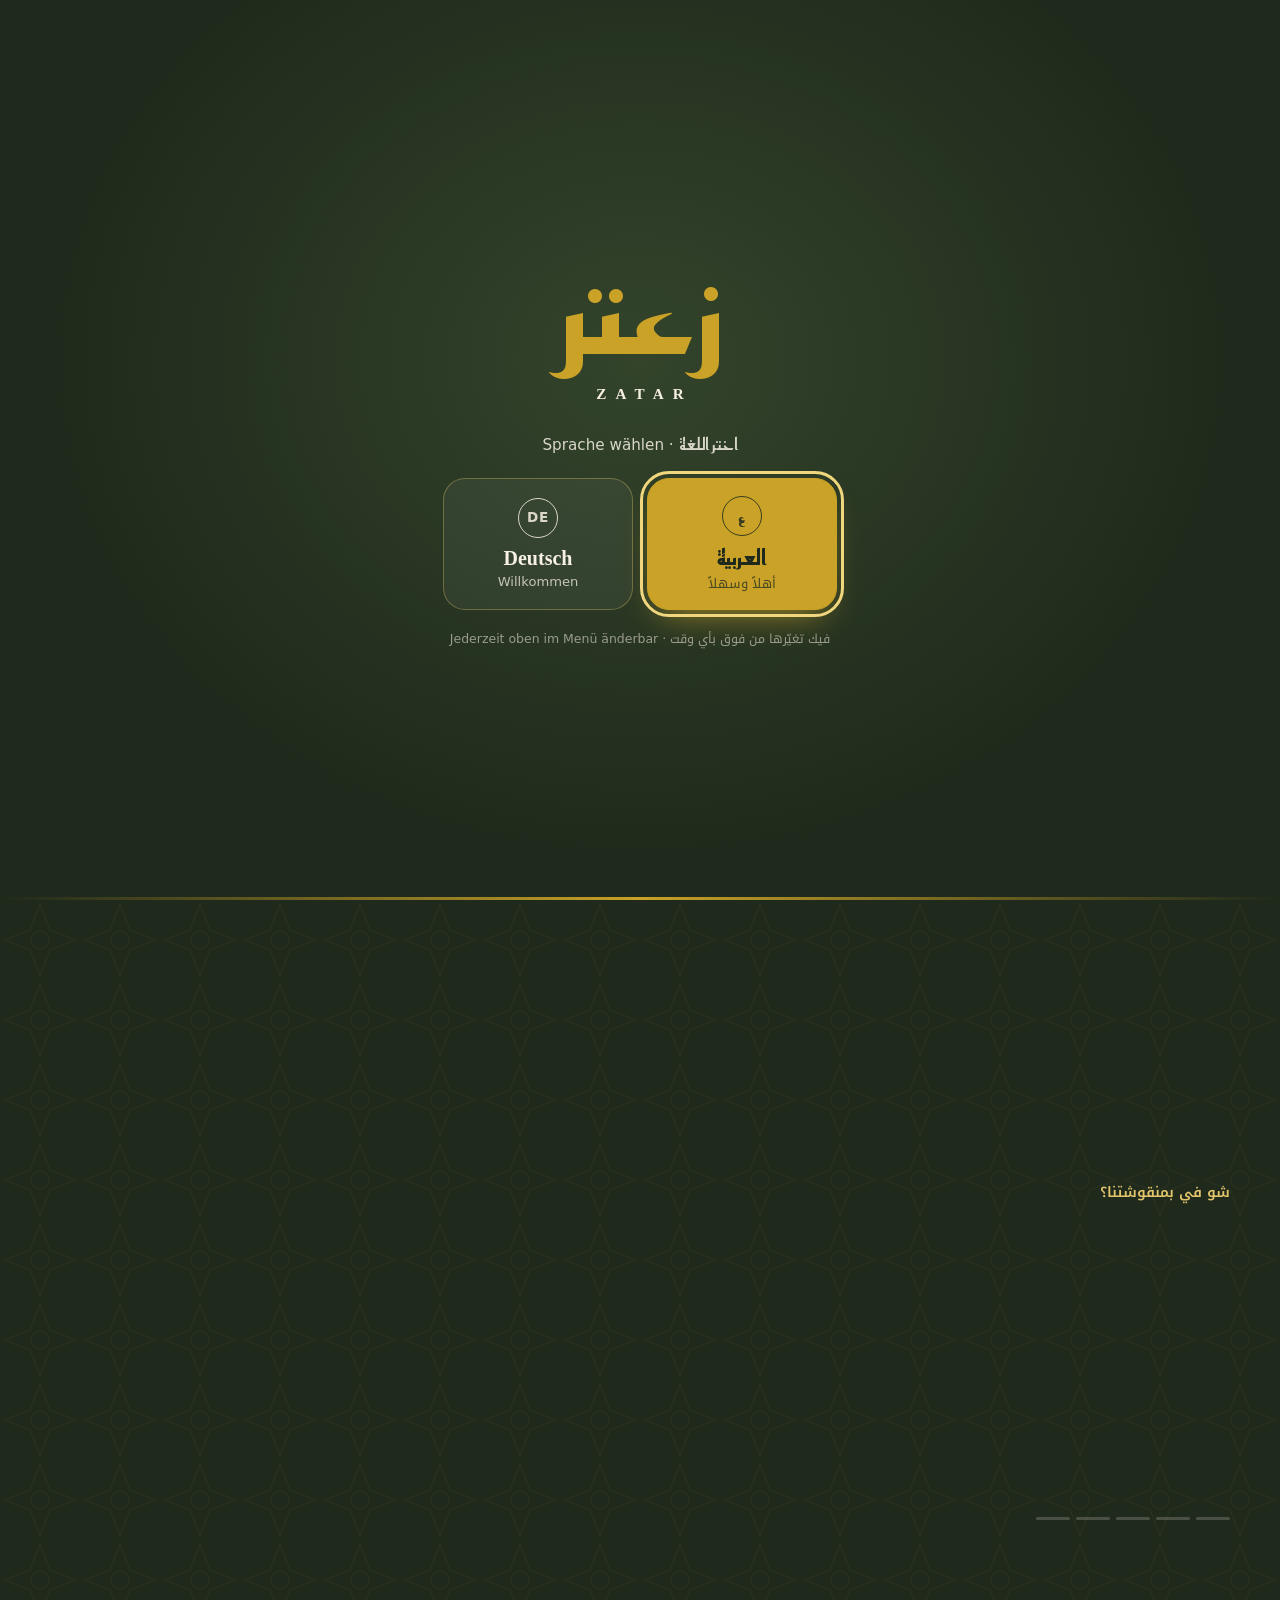
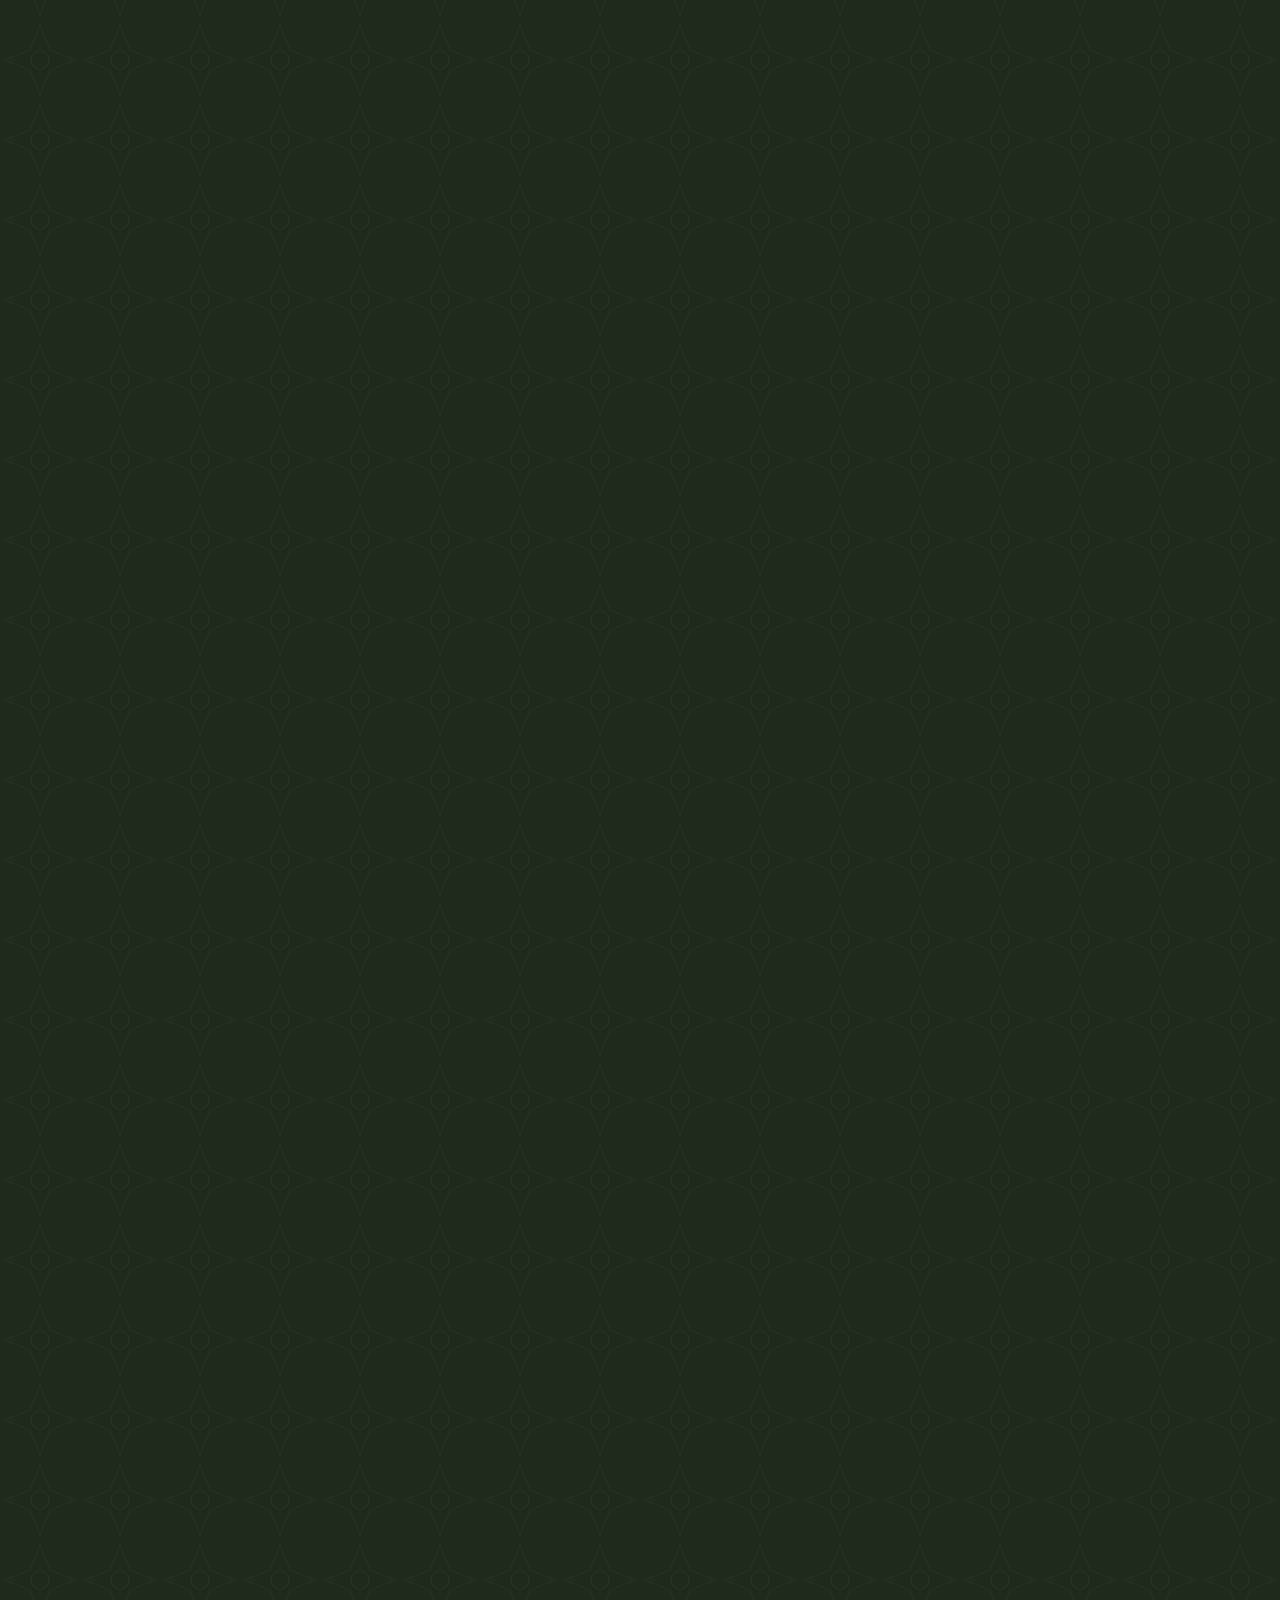
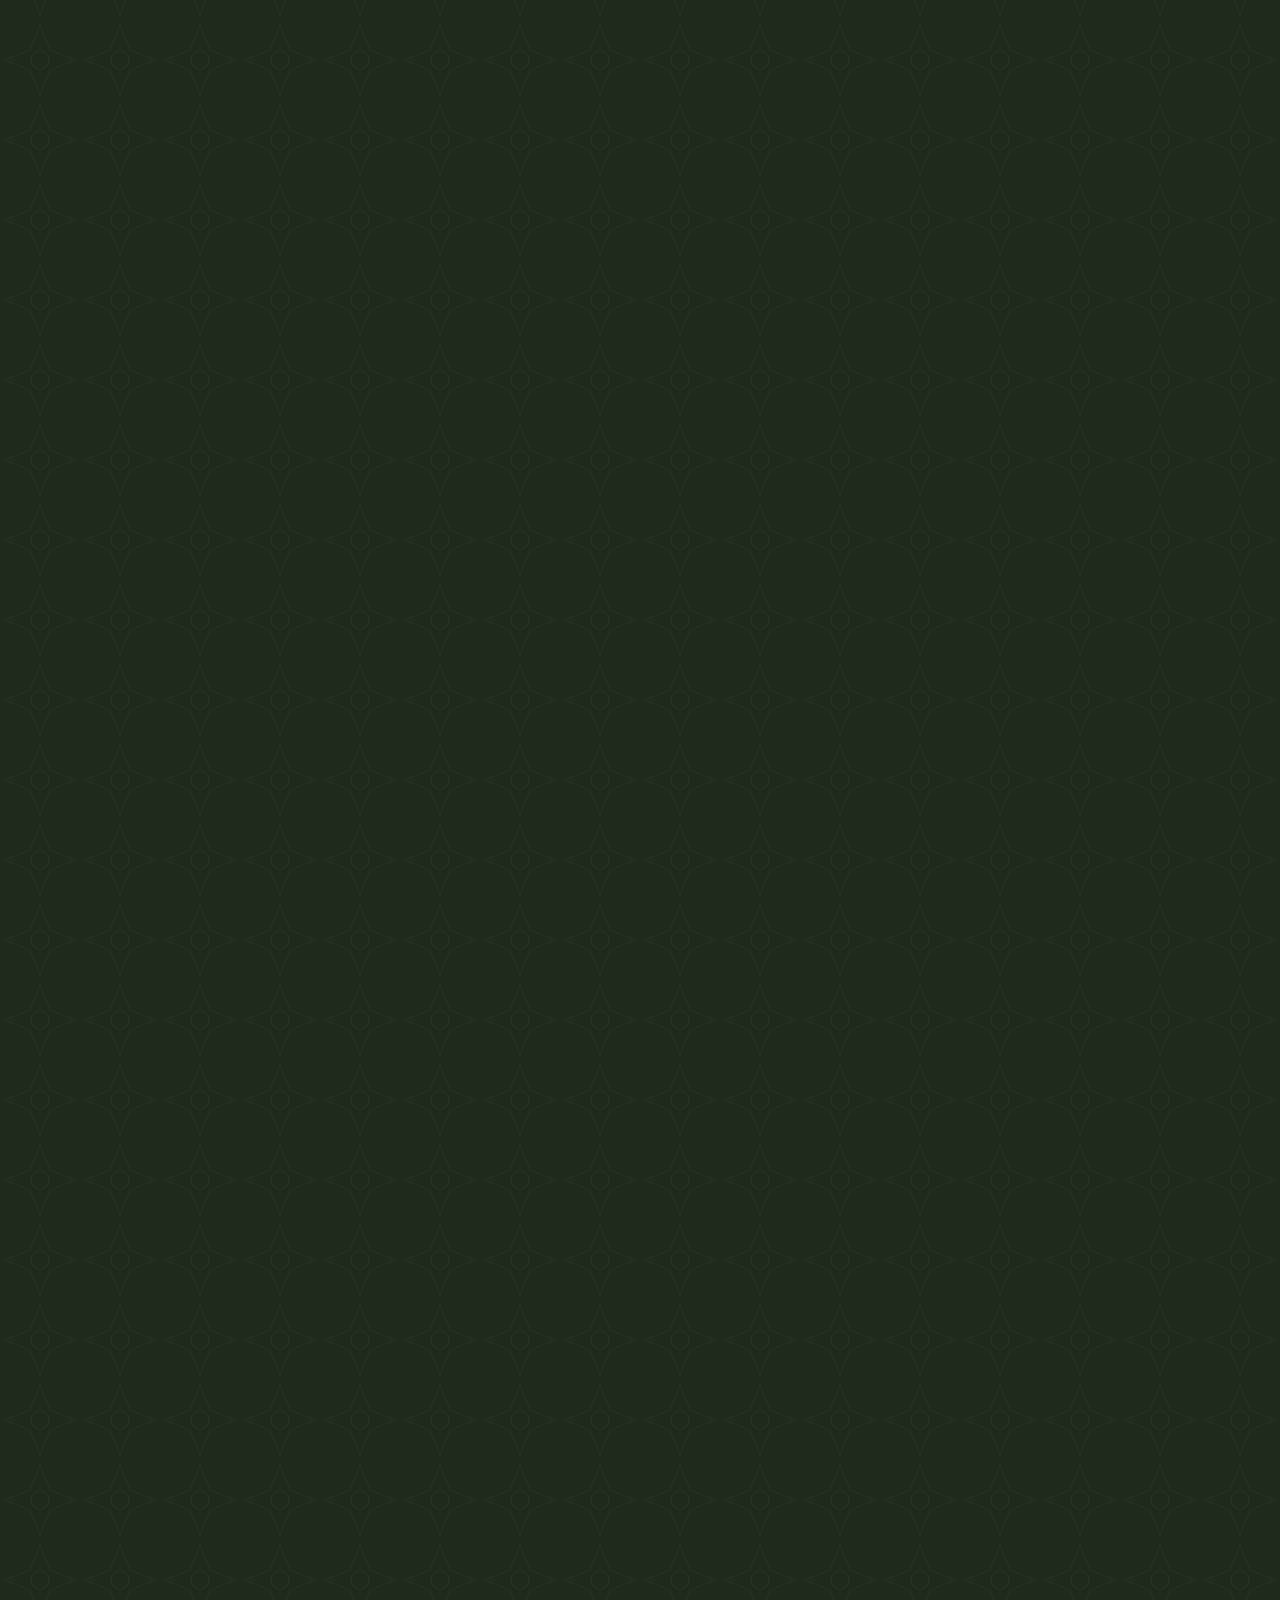
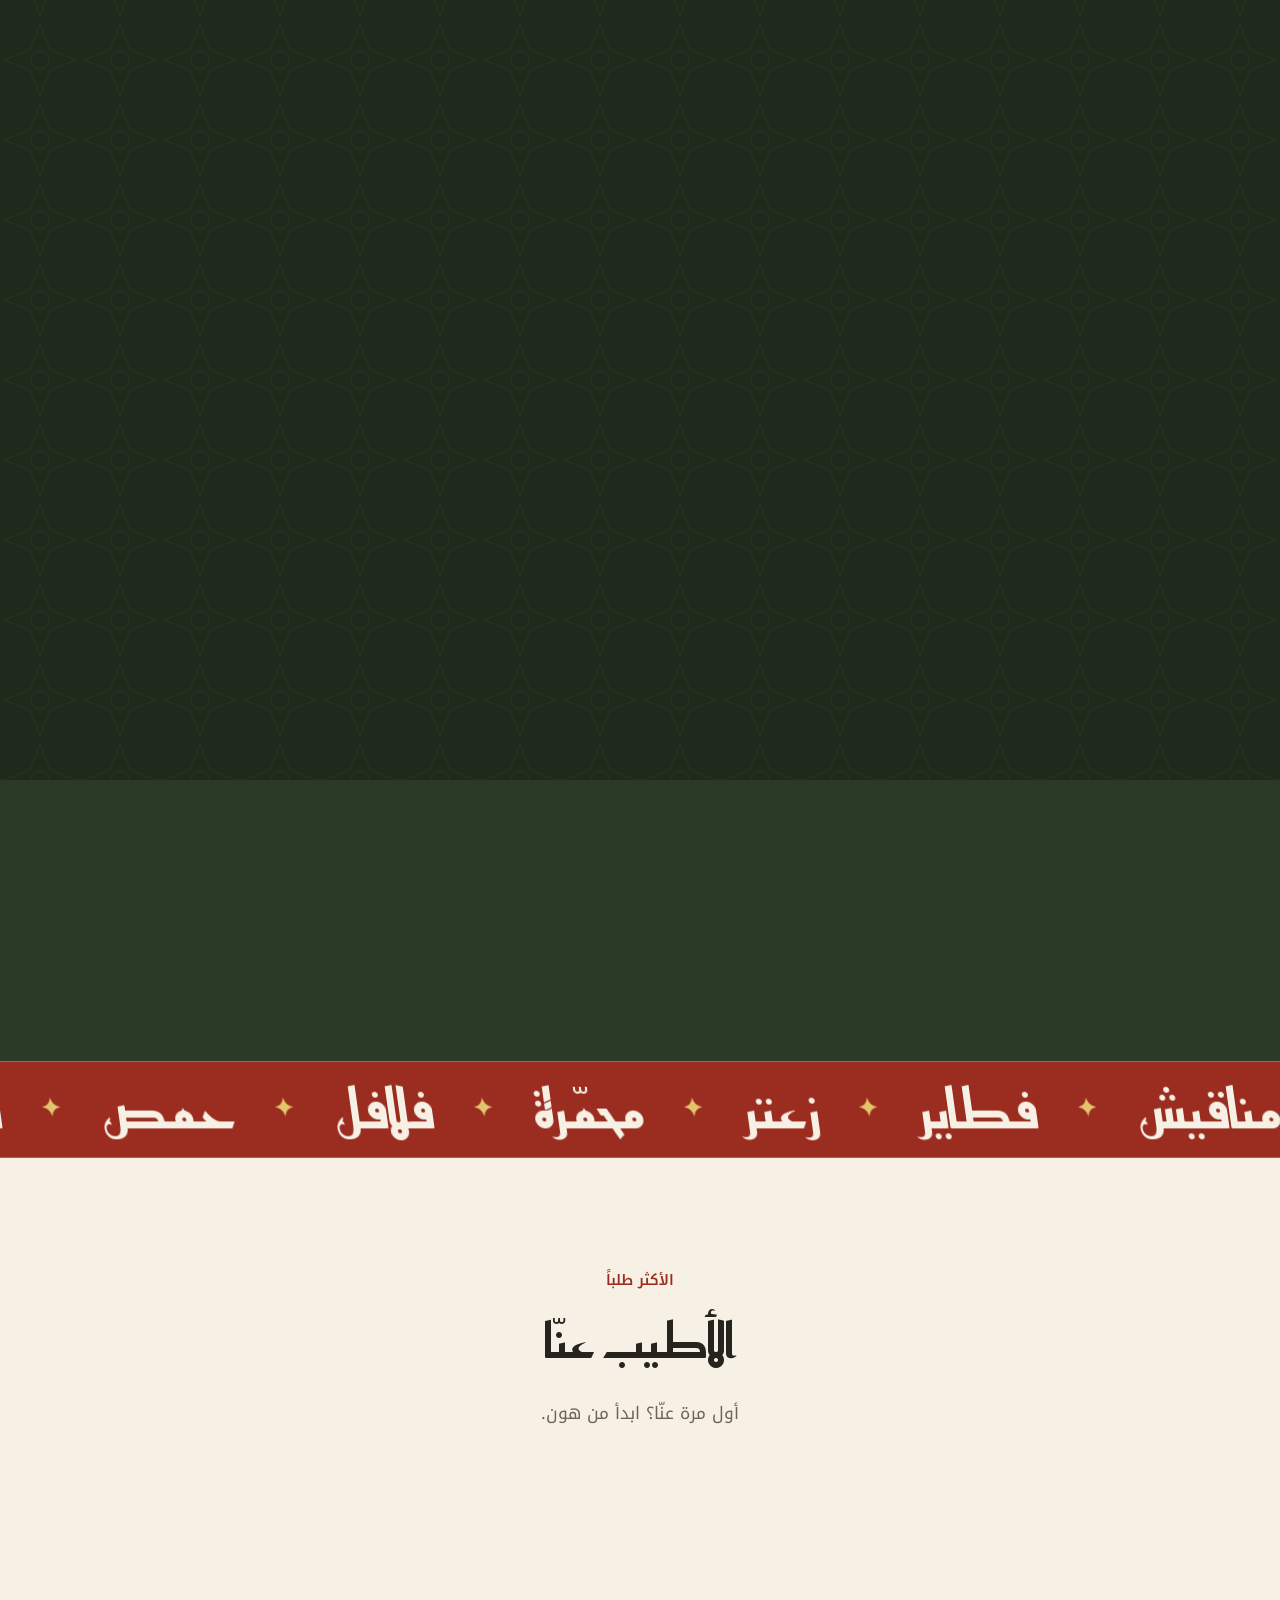
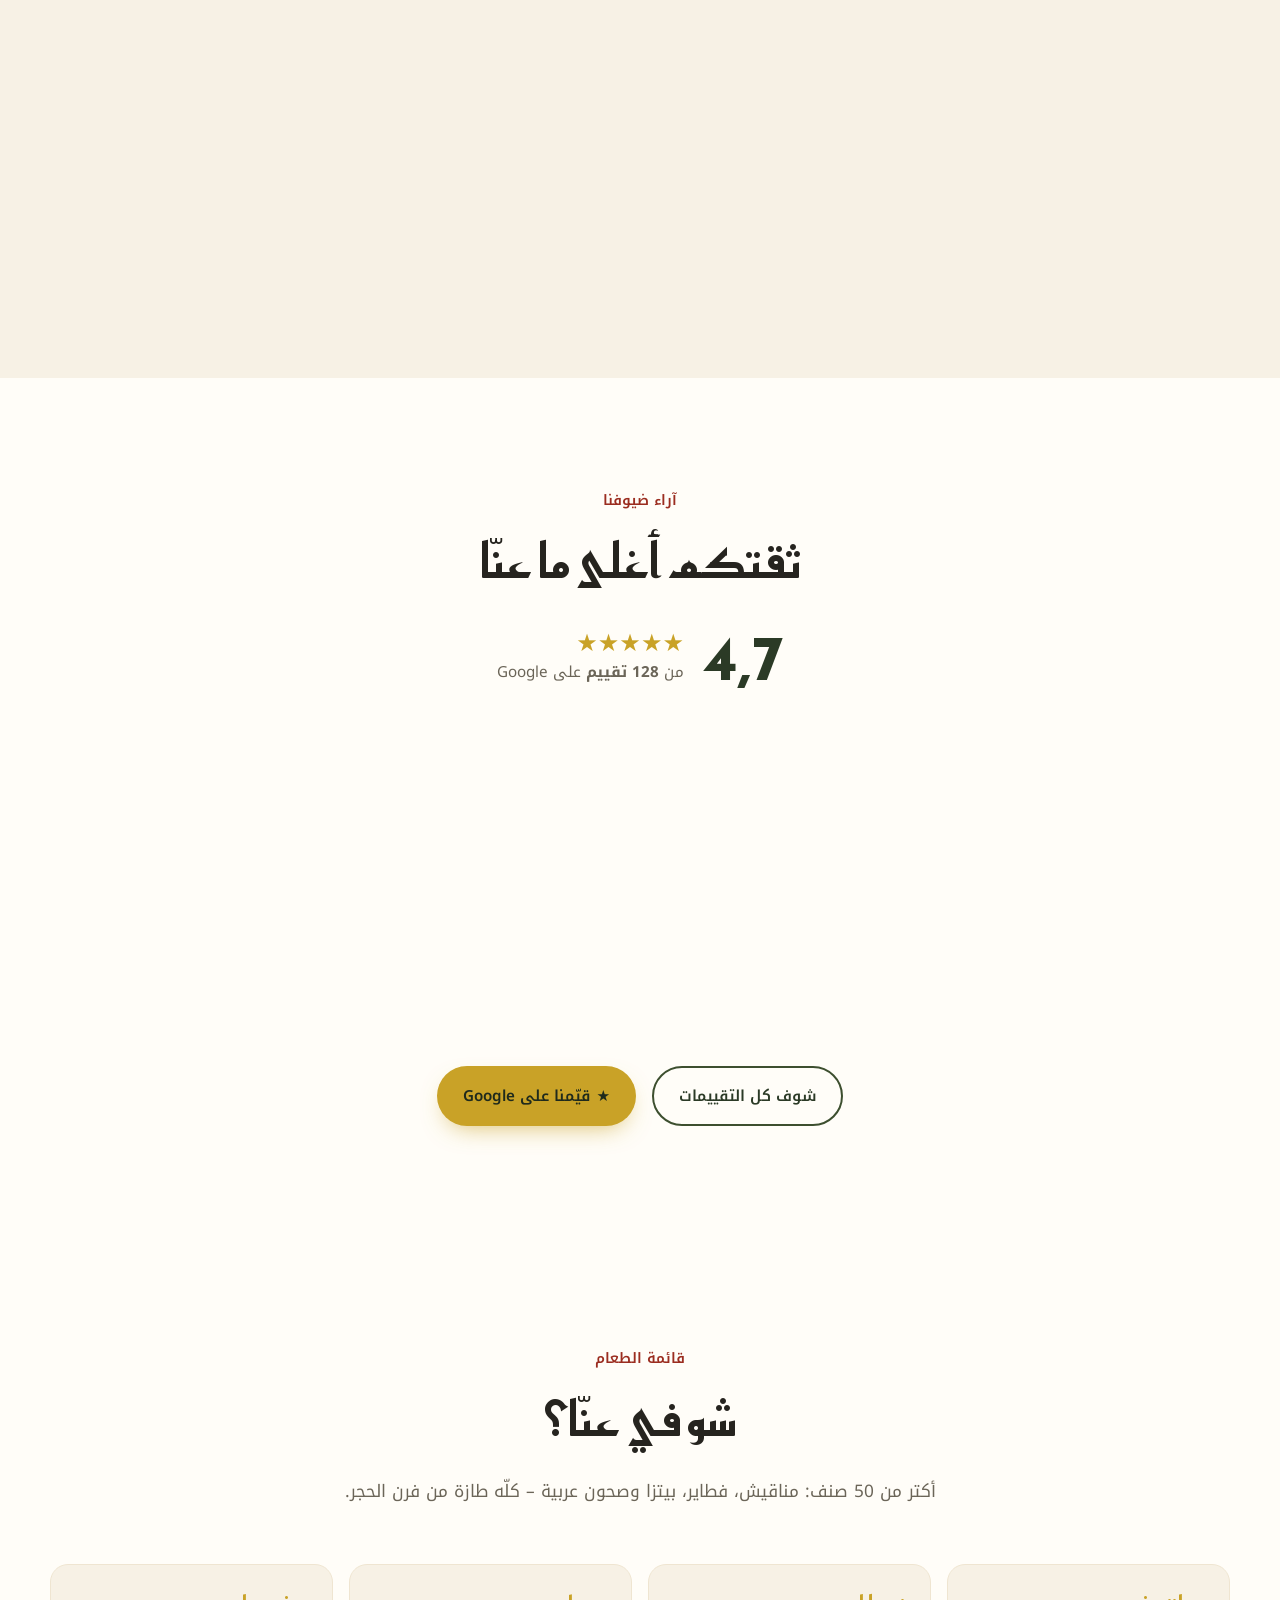
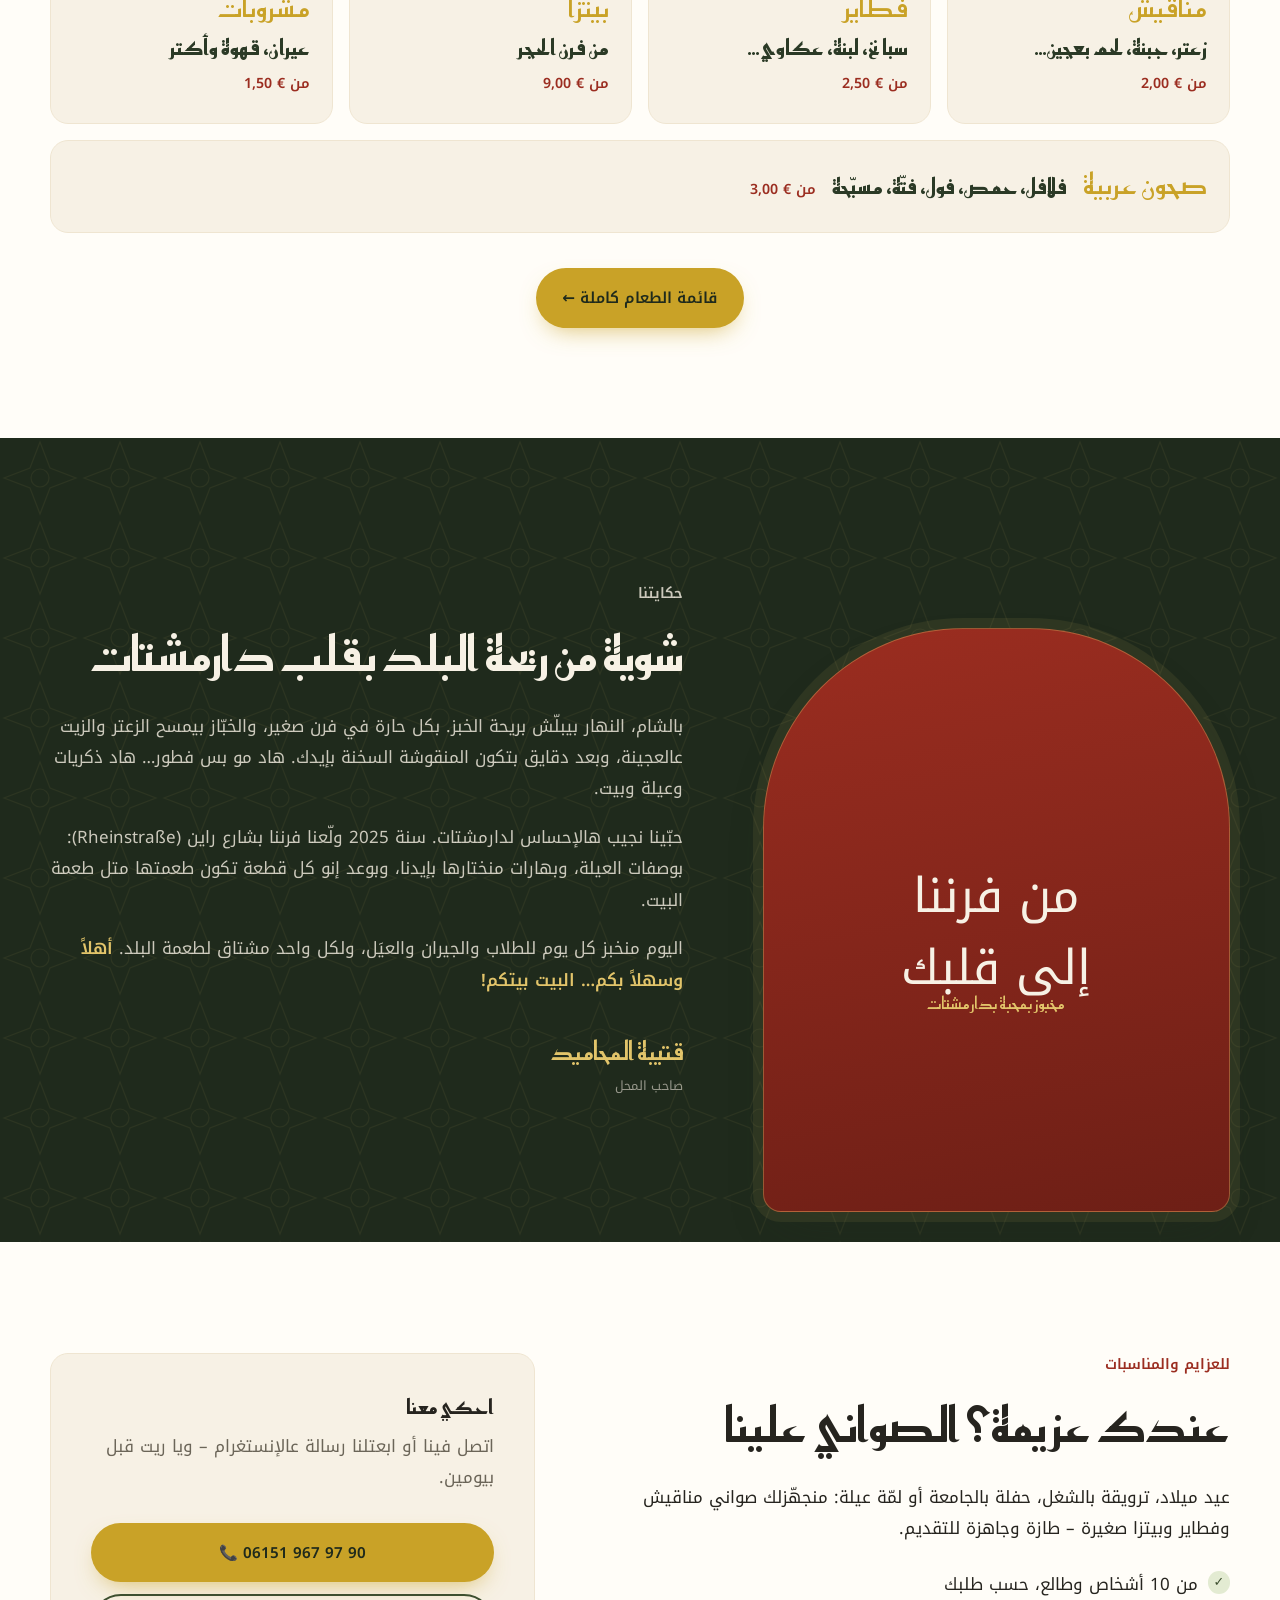
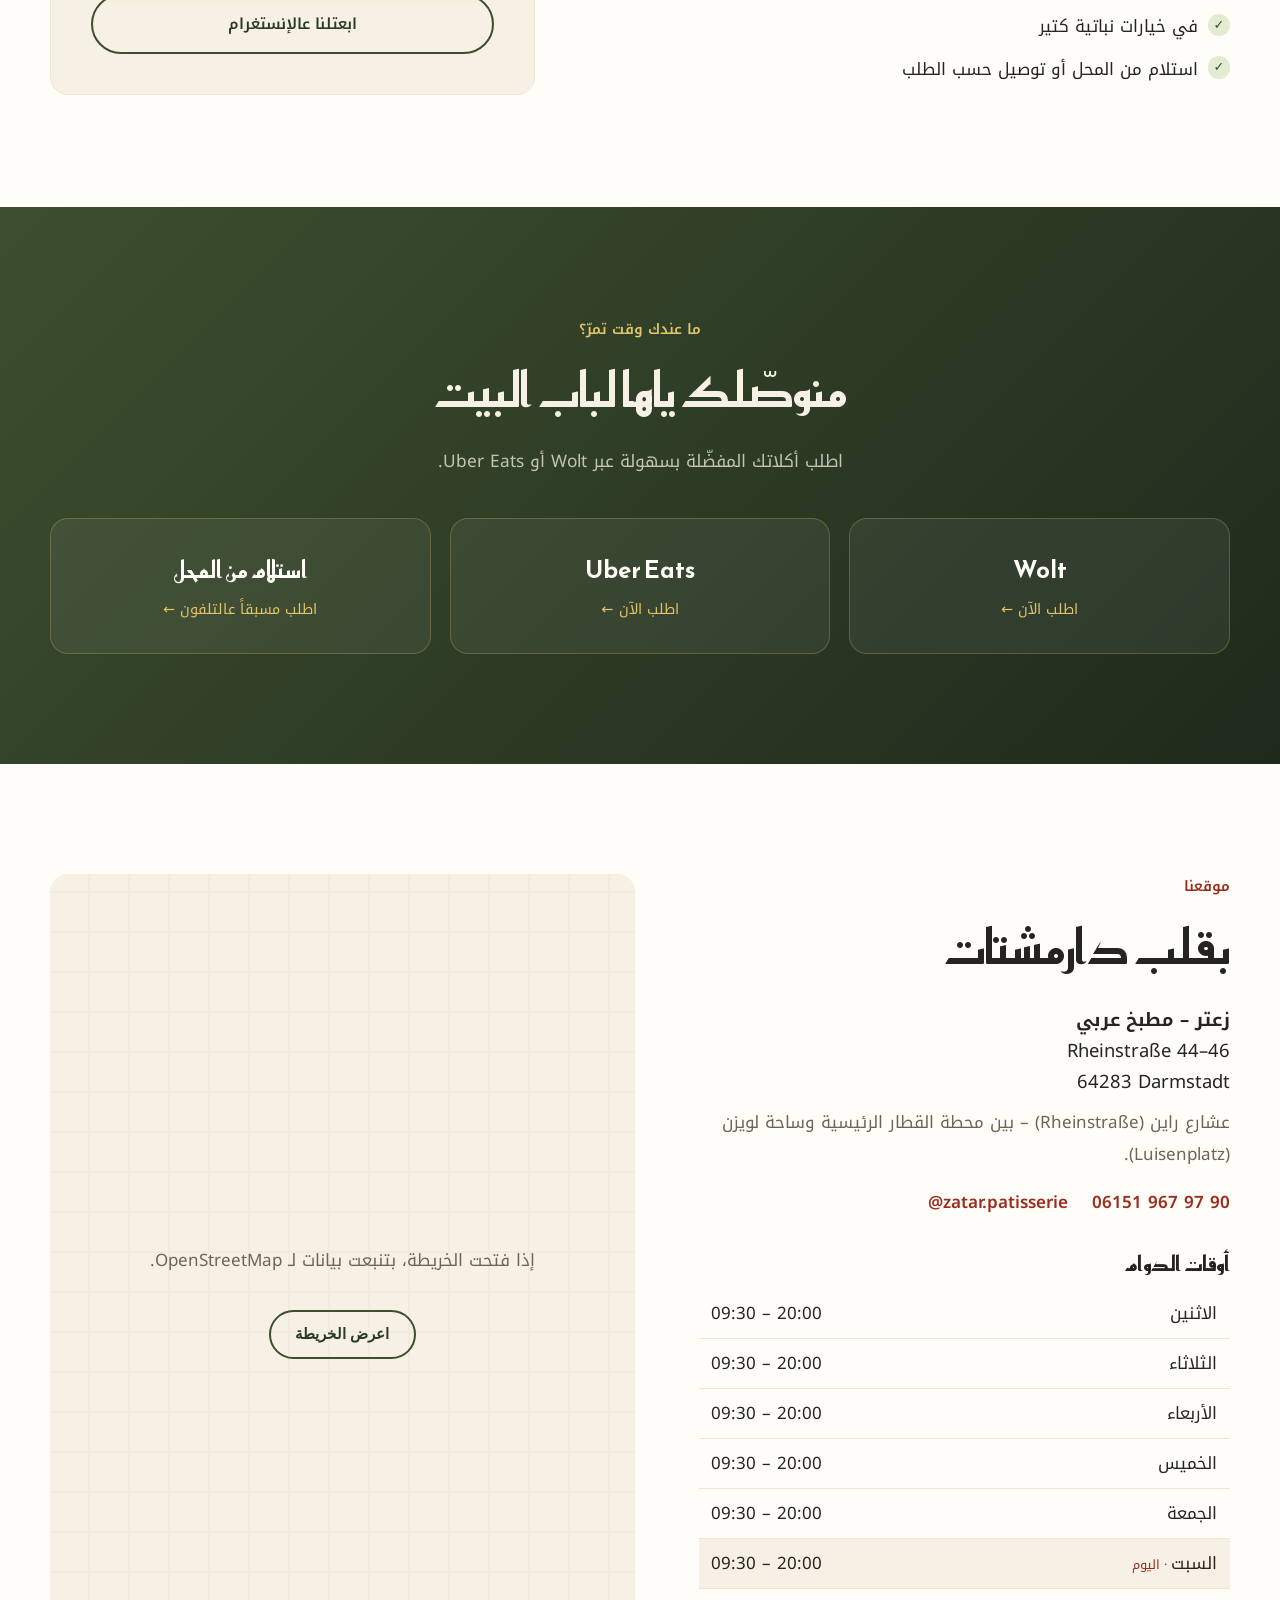
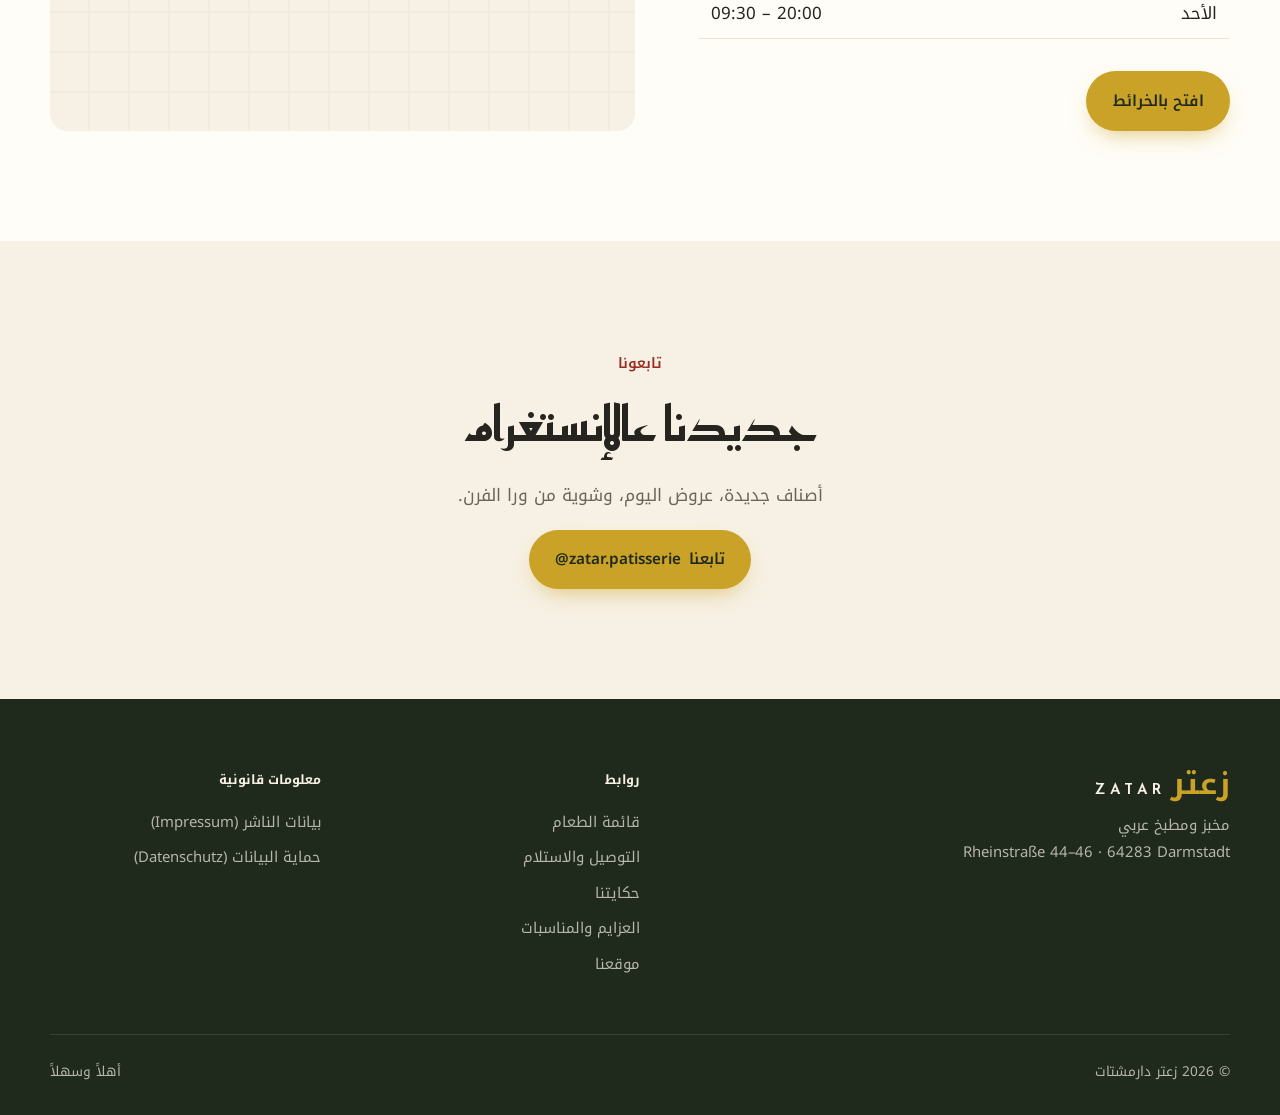
==== commit 2928b649: "Footer von shami auf arabi geändert" ====
--- a/ar/index.html
+++ b/ar/index.html
@@ -478,7 +478,7 @@
           <span class="brand__ar">زعتر</span>
           <span class="brand__lat" lang="de">ZATAR</span>
         </a>
-        <p>مخبز ومطبخ شامي<br><span class="ltr">Rheinstraße 44–46 · 64283 Darmstadt</span></p>
+        <p>مخبز ومطبخ عربي<br><span class="ltr">Rheinstraße 44–46 · 64283 Darmstadt</span></p>
       </div>
       <div>
         <h4>روابط</h4>
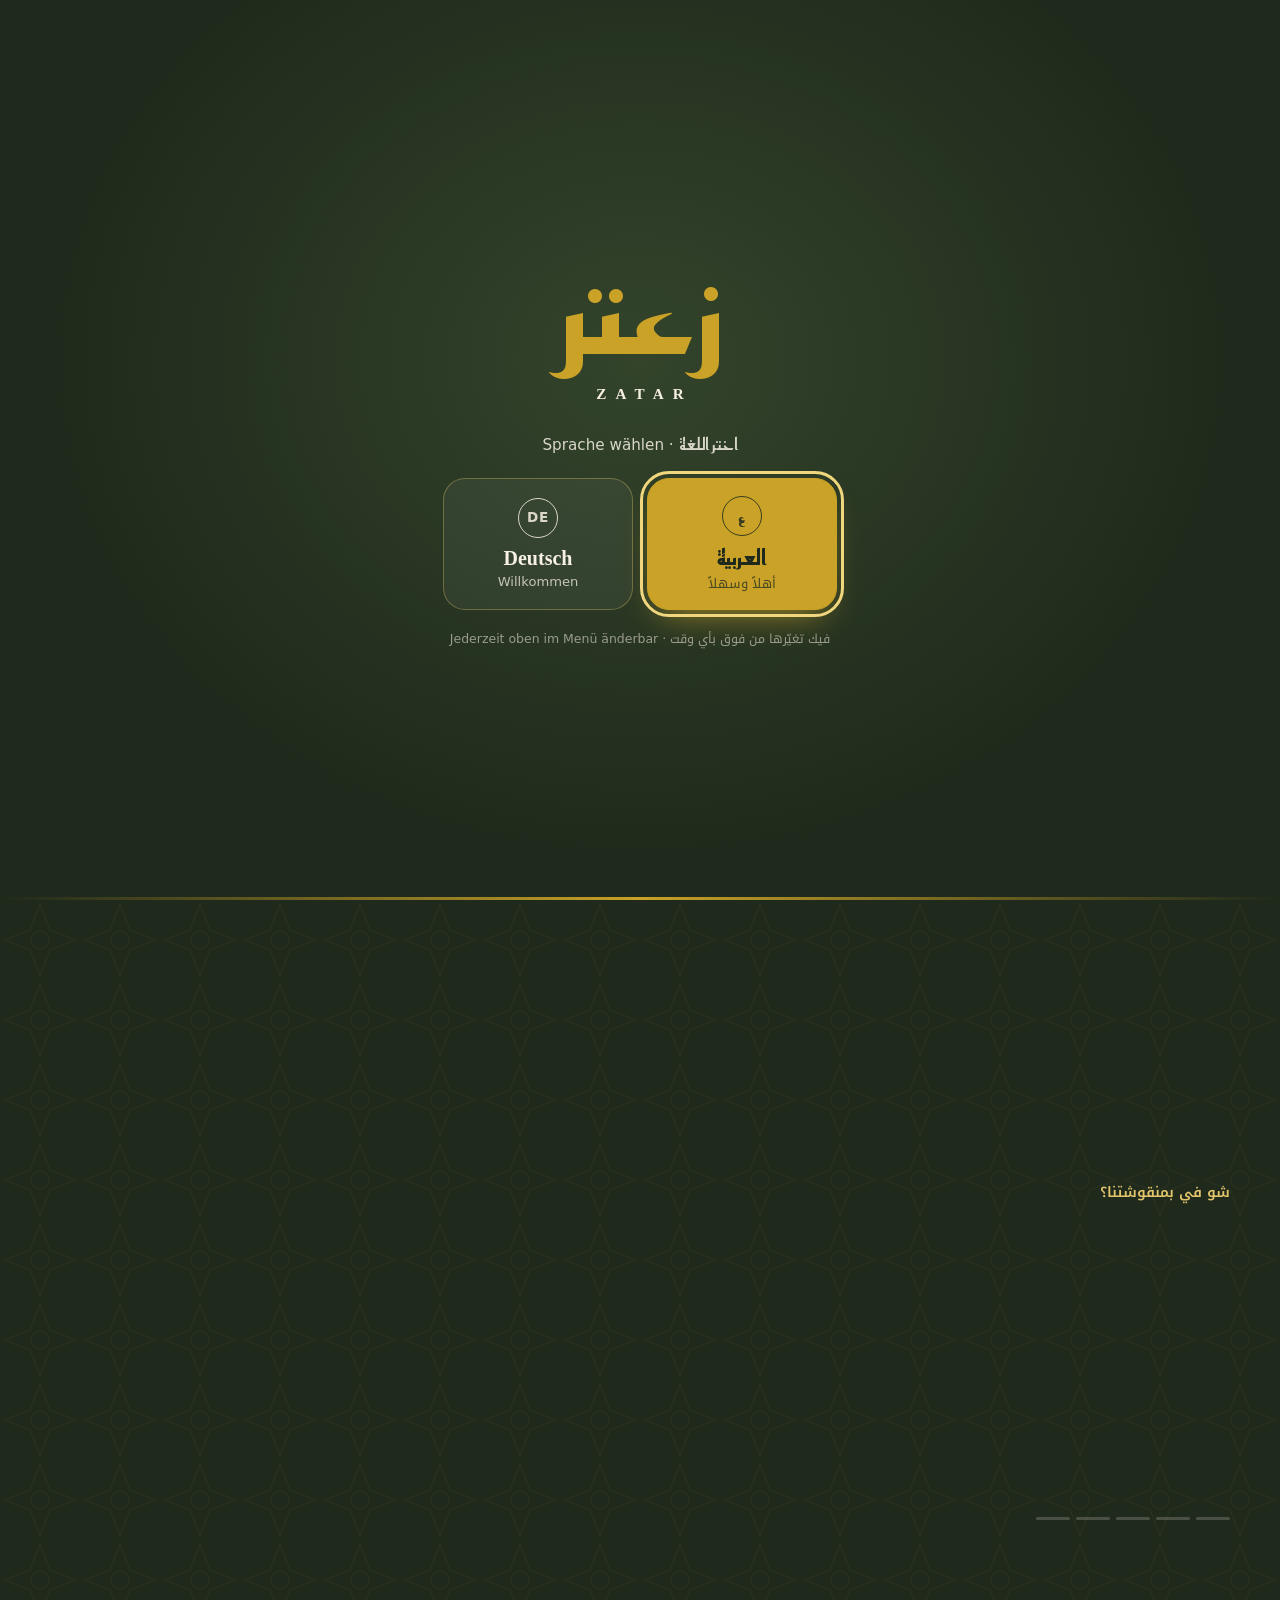
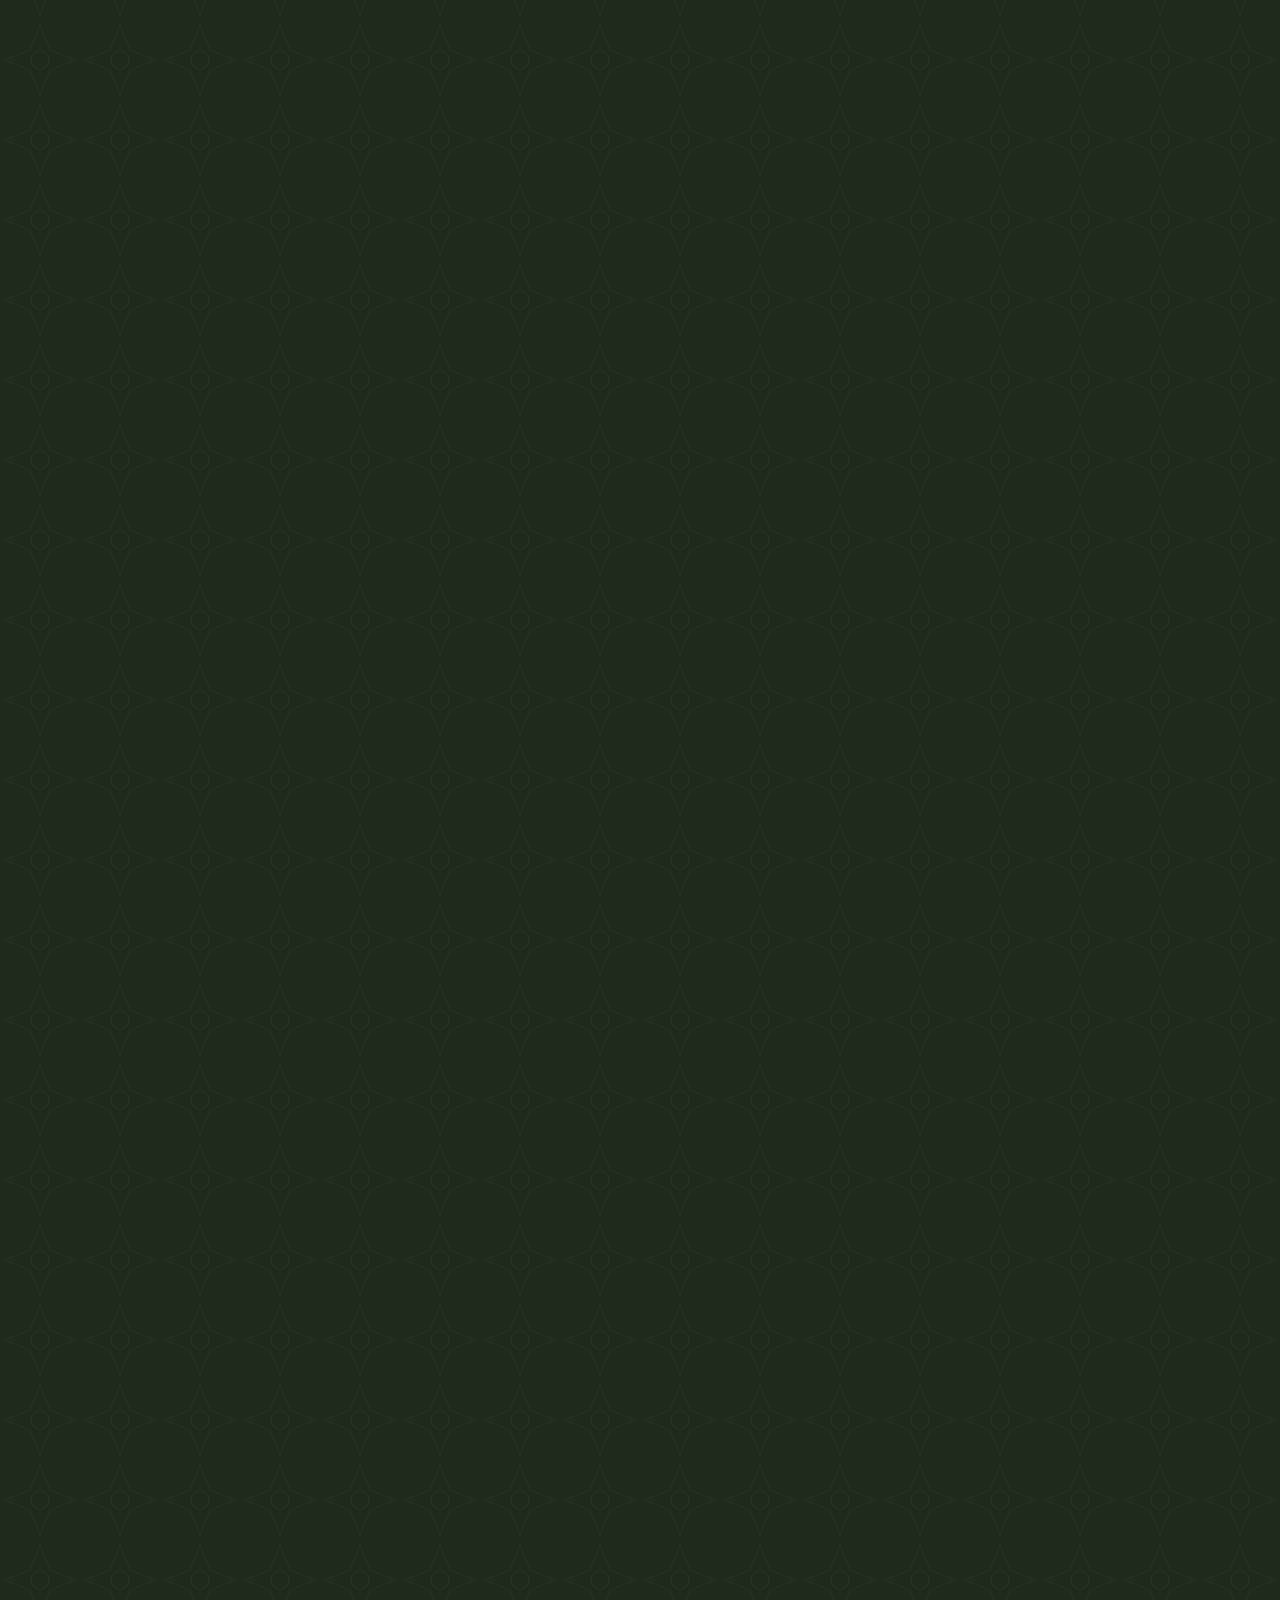
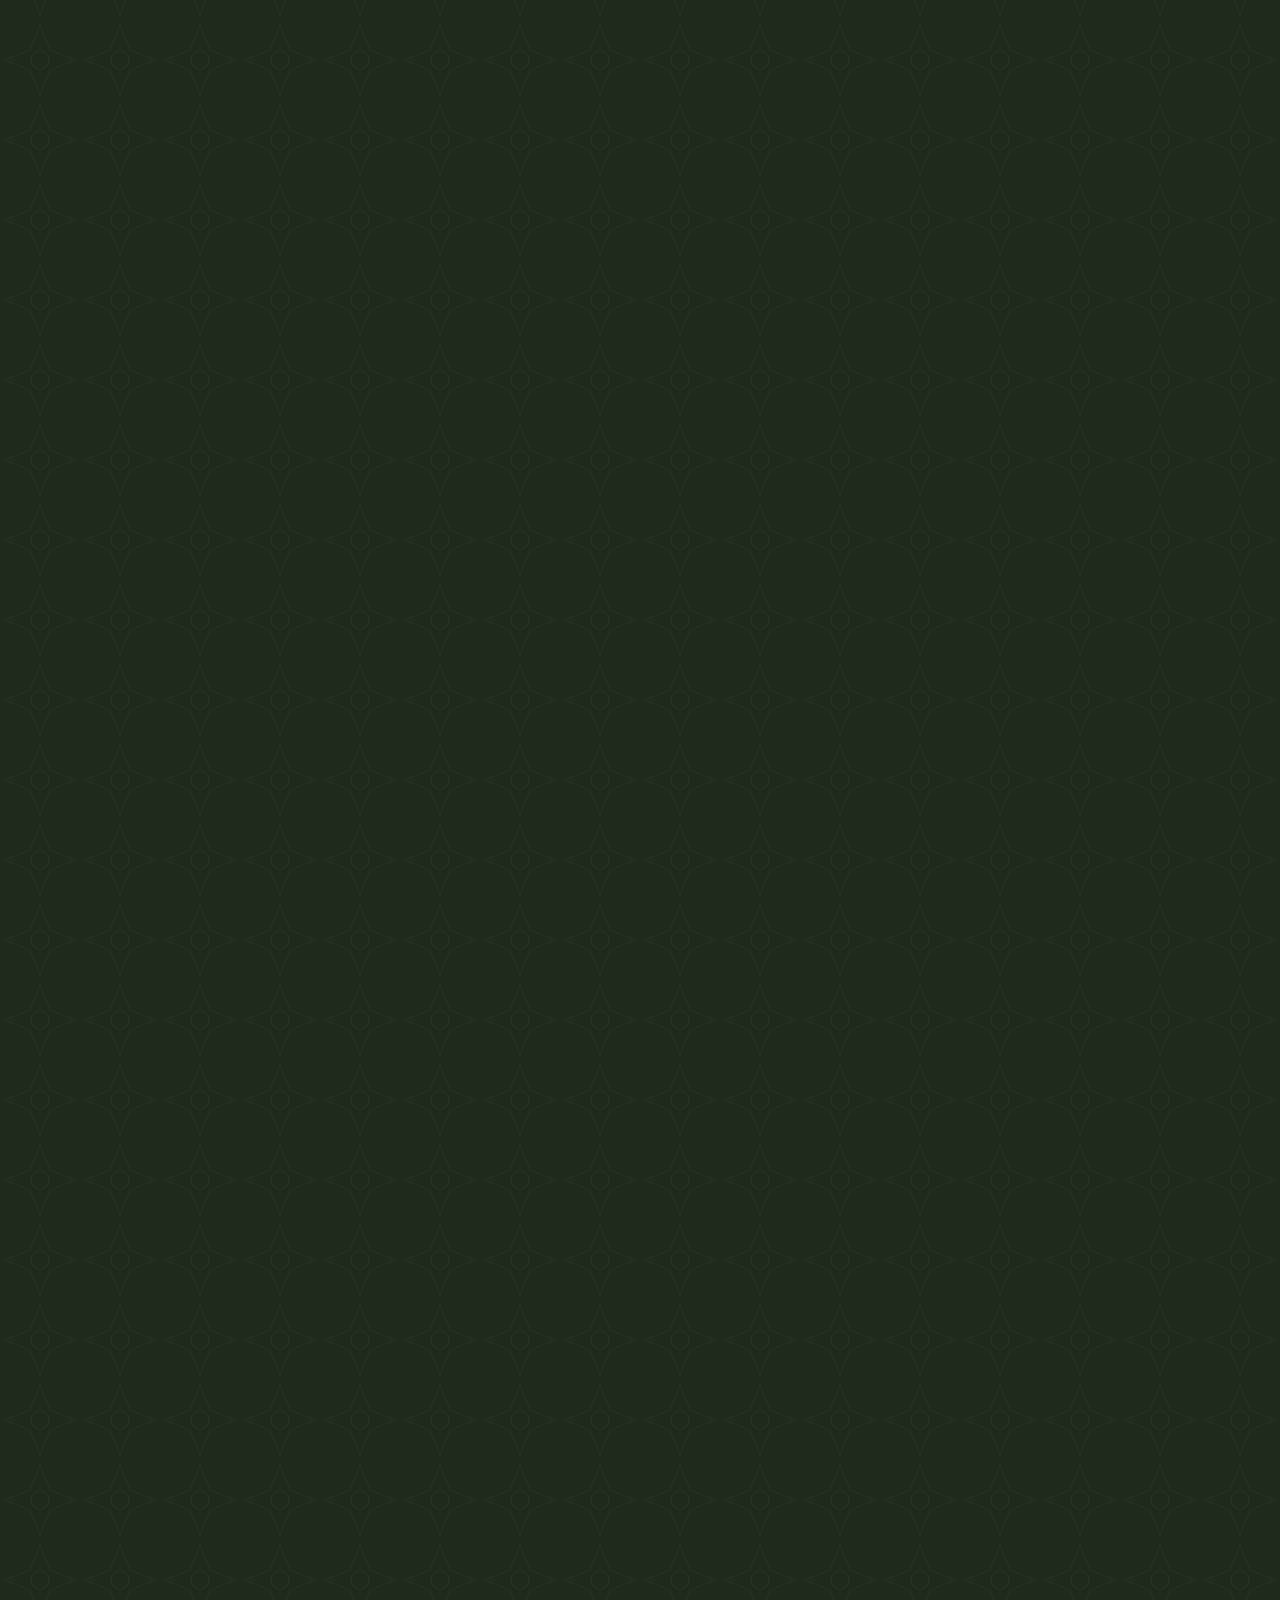
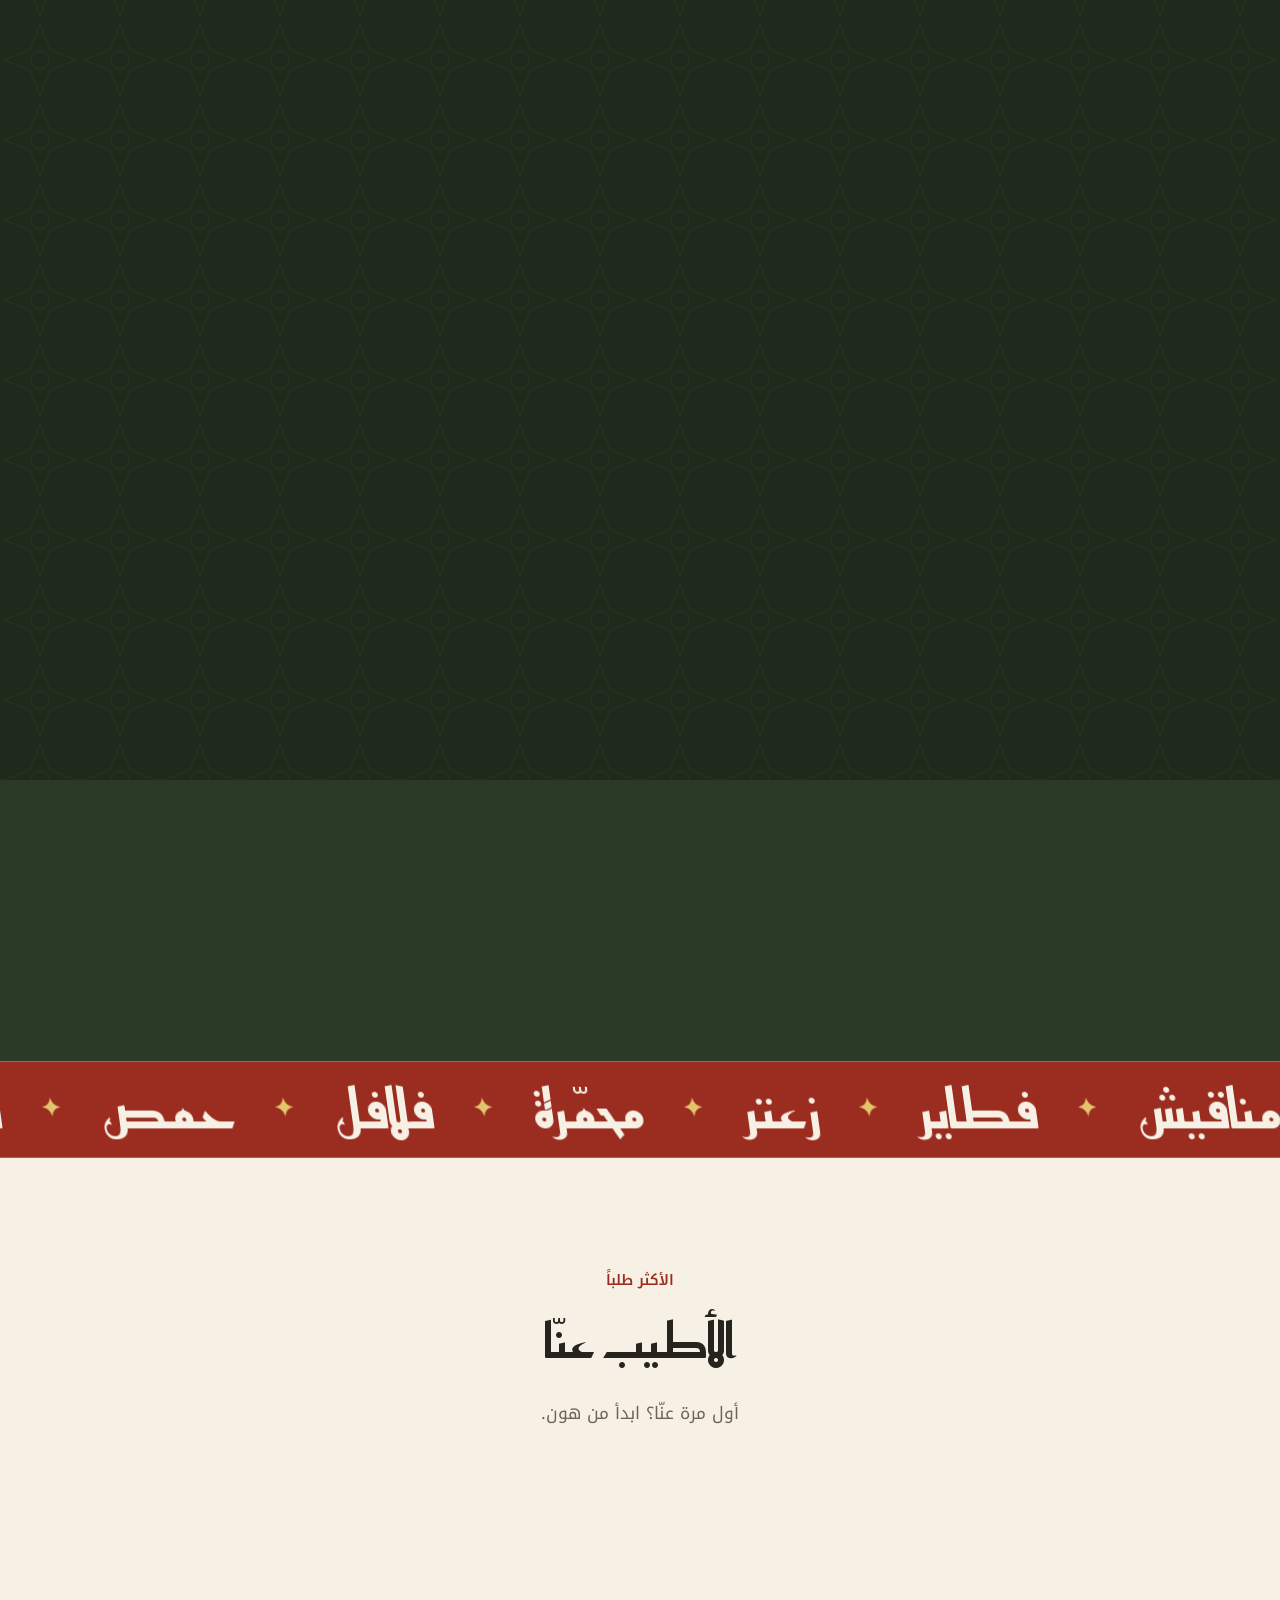
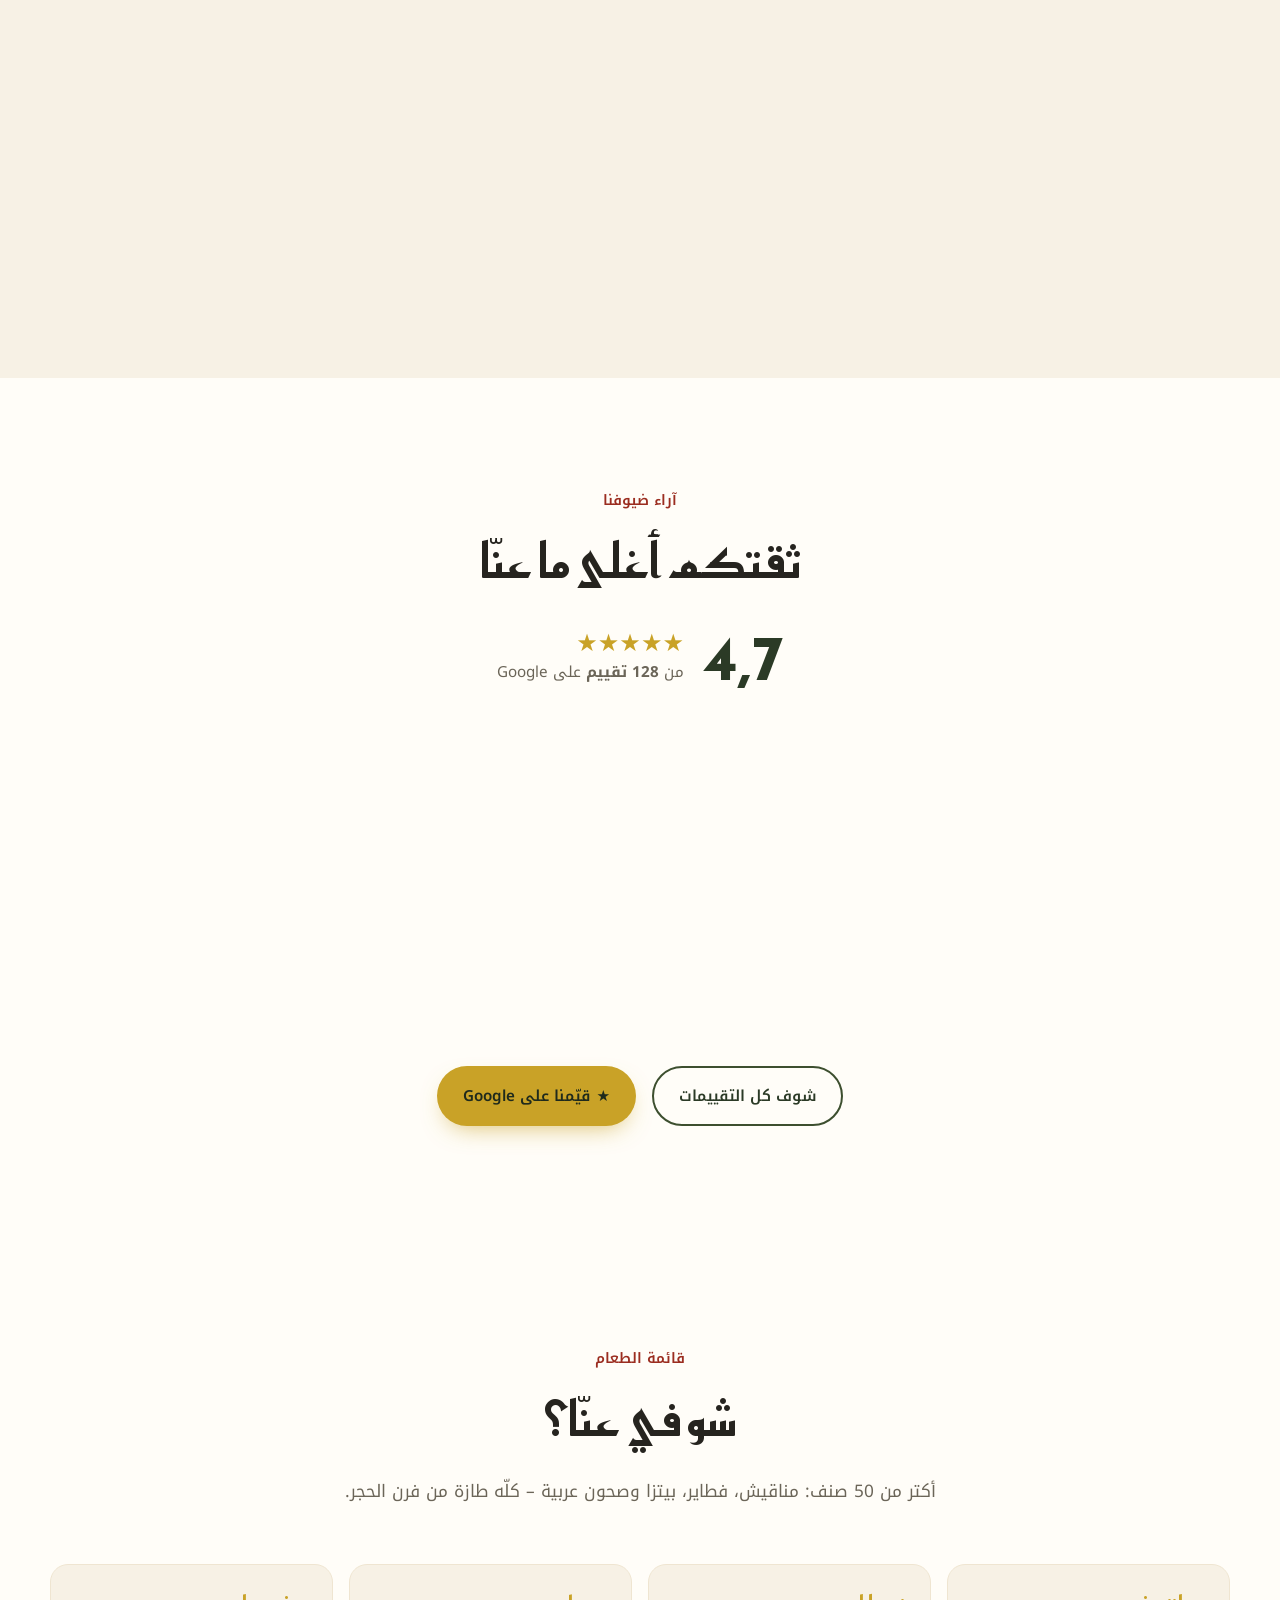
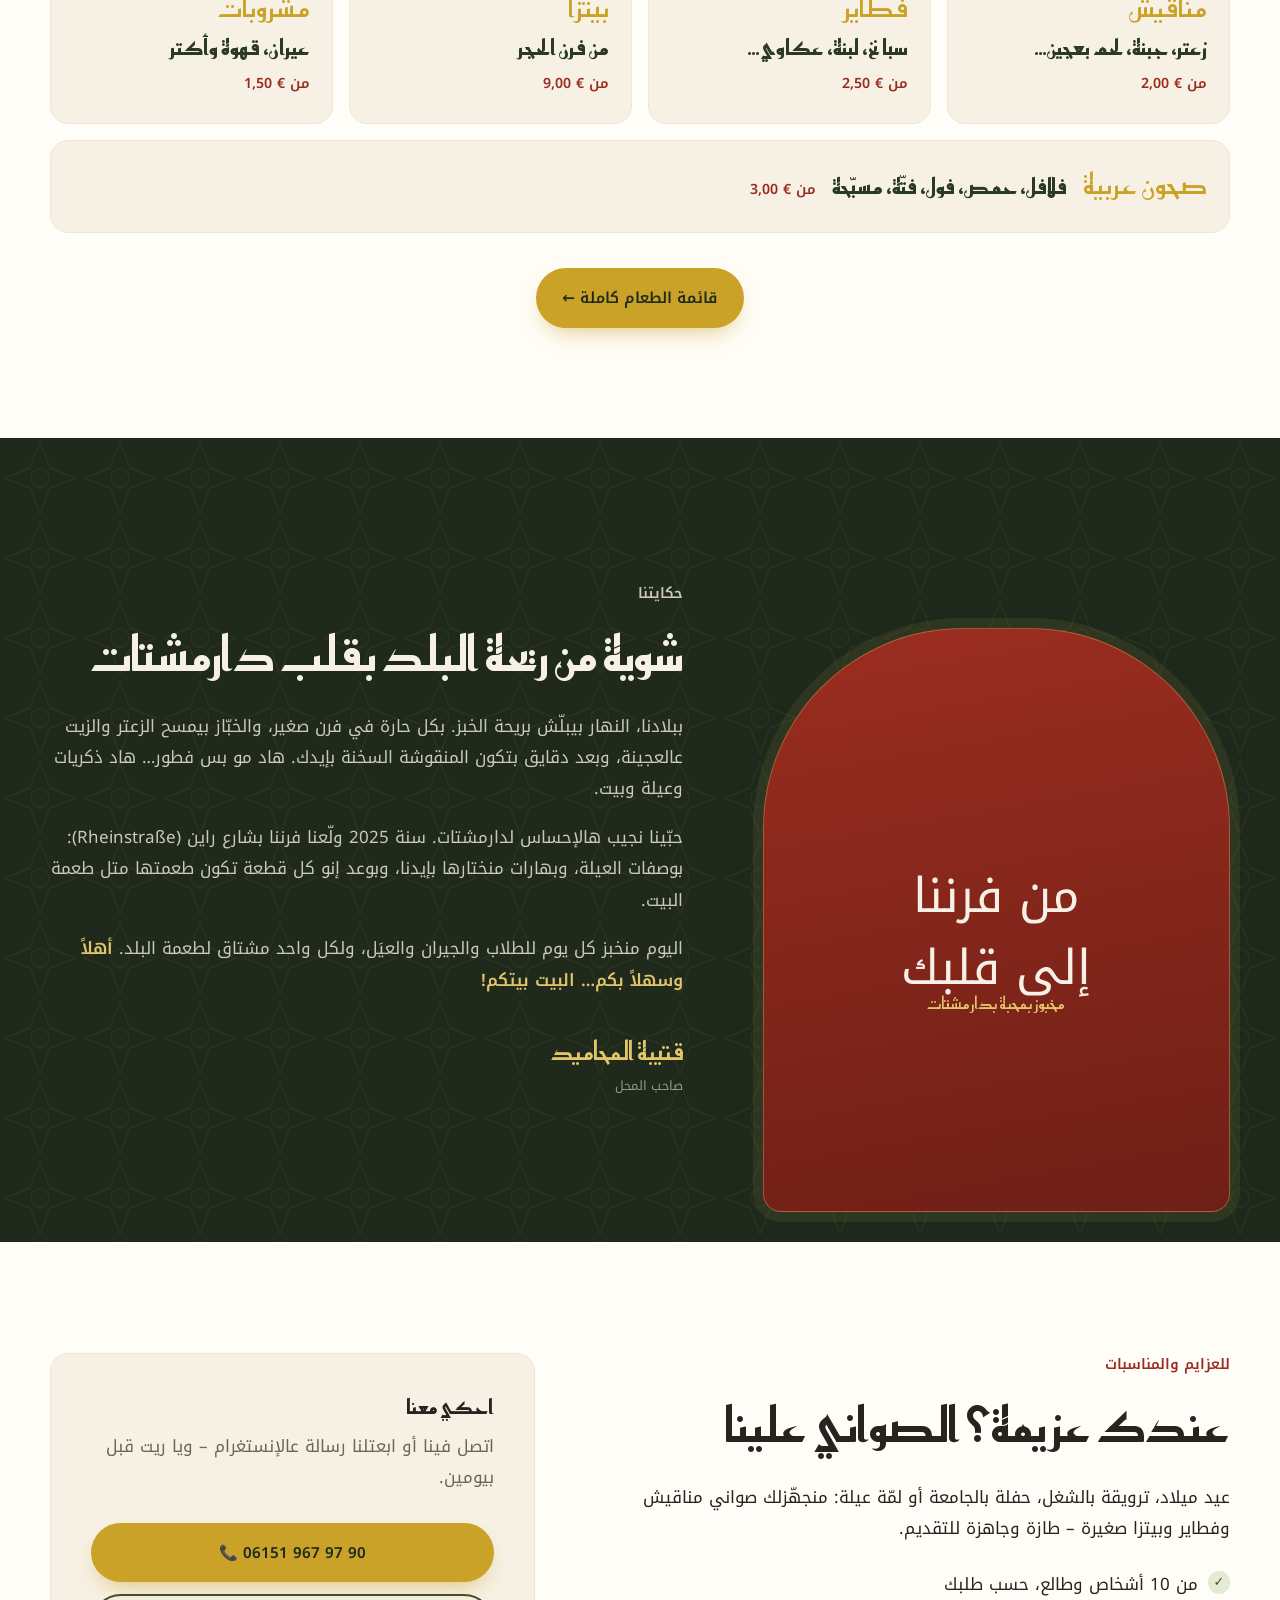
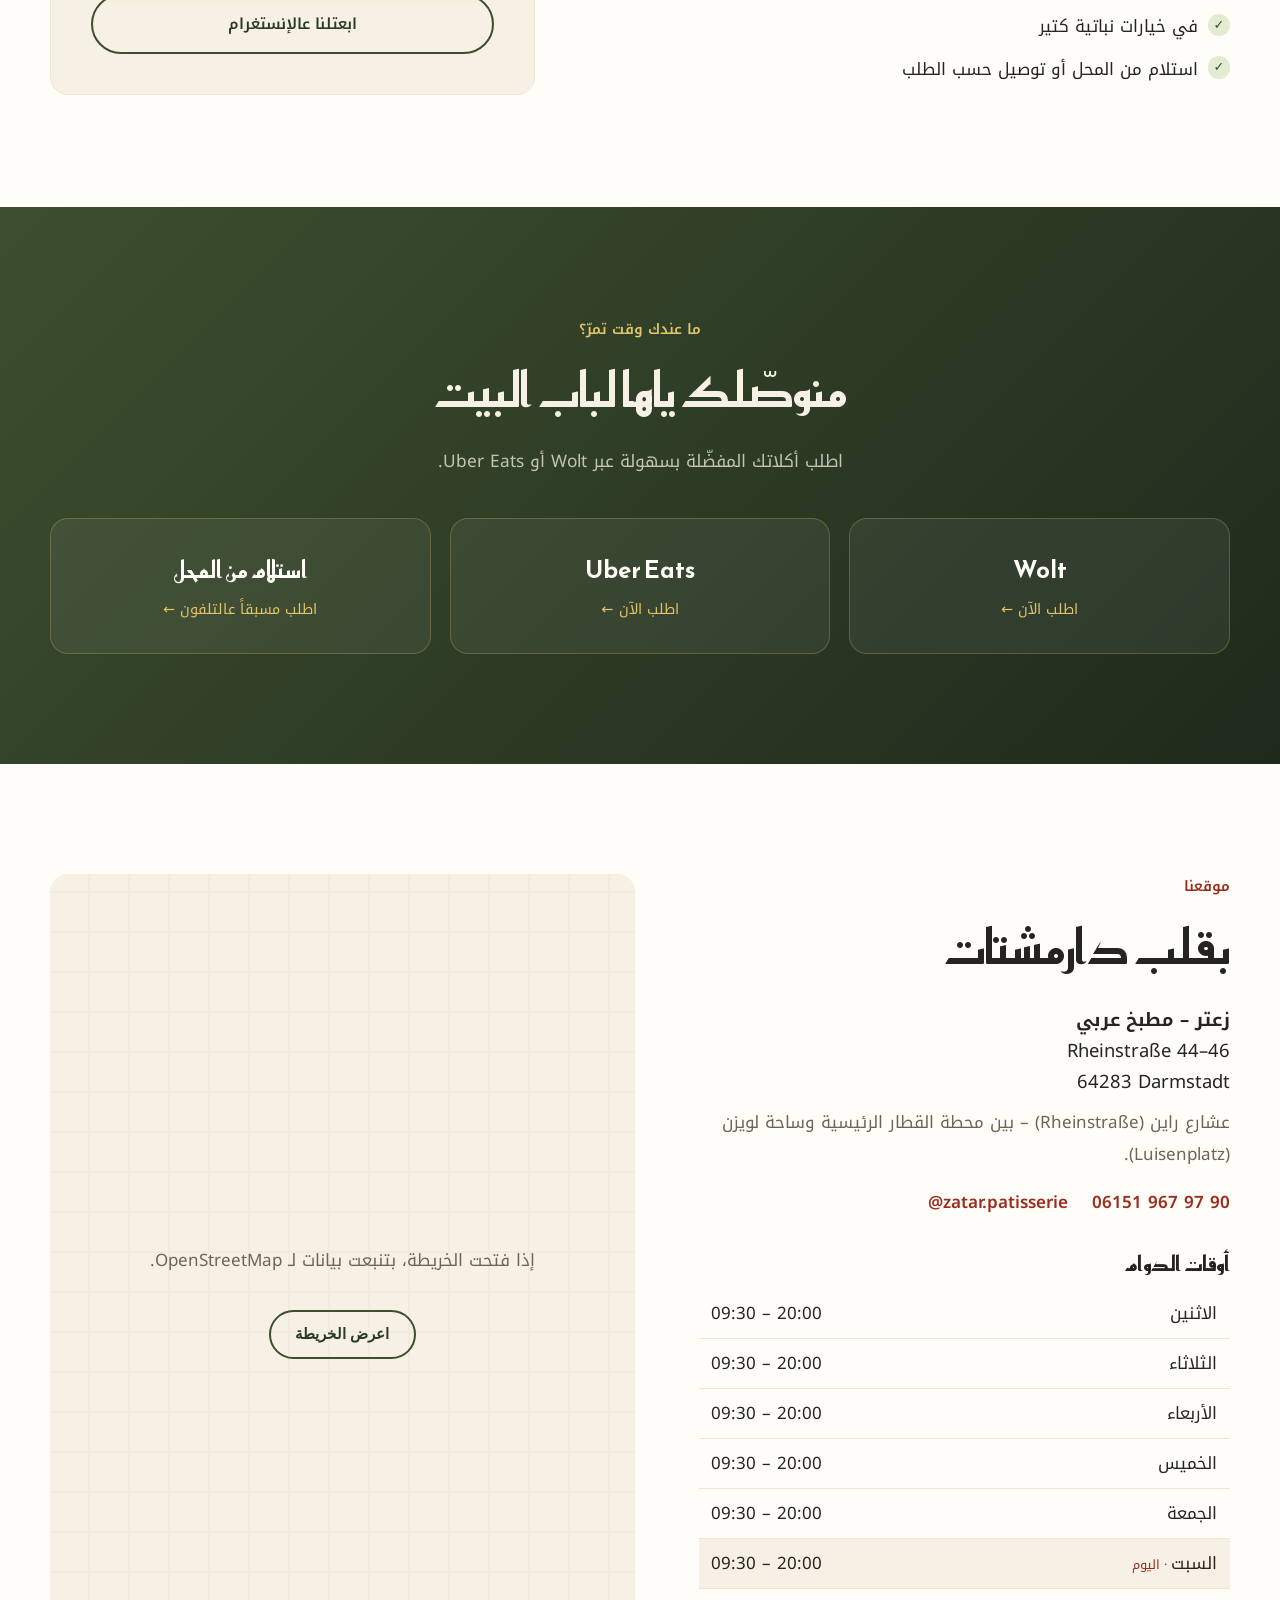
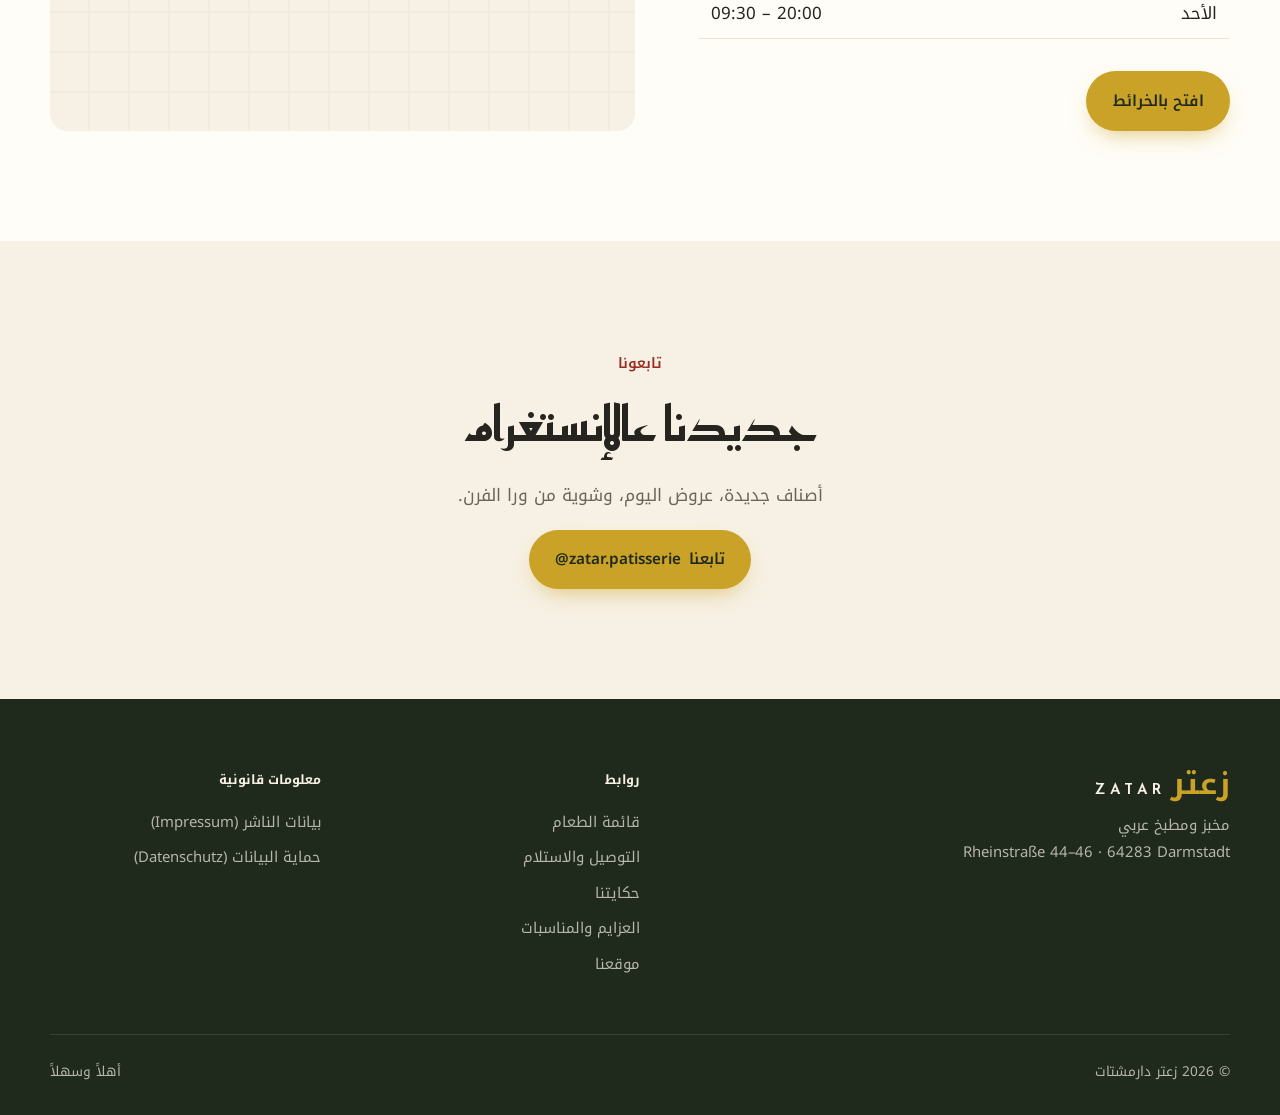
==== commit 1b062871: "Arabisch: شامي/الشام durch عربي ersetzt, Handy-Leiste 'موقعنا' statt 'الطريق' Co-Authored-By: Claude" ====
--- a/ar/index.html
+++ b/ar/index.html
@@ -14,7 +14,7 @@
   <link rel="alternate" hreflang="x-default" href="../">
 
   <meta property="og:title" content="زعتر – مخبز ومطبخ عربي في دارمشتات">
-  <meta property="og:description" content="طعم الشام من فرن الحجر: مناقيش، فطاير وأكثر. Rheinstraße 44–46، دارمشتات.">
+  <meta property="og:description" content="طعم عربي أصيل من فرن الحجر: مناقيش، فطاير وأكثر. Rheinstraße 44–46، دارمشتات.">
   <meta property="og:type" content="restaurant">
   <meta property="og:locale" content="ar_AR">
 
@@ -348,7 +348,7 @@
           <p class="eyebrow eyebrow--light">حكايتنا</p>
           <h2 class="split">شوية من ريحة البلد بقلب دارمشتات</h2>
           <!-- ✏️ ENTWURF: mit der echten Geschichte des Inhabers abstimmen (wie die deutsche Version) -->
-          <p>بالشام، النهار بيبلّش بريحة الخبز. بكل حارة في فرن صغير، والخبّاز بيمسح الزعتر والزيت عالعجينة، وبعد دقايق بتكون المنقوشة السخنة بإيدك. هاد مو بس فطور… هاد ذكريات وعيلة وبيت.</p>
+          <p>ببلادنا، النهار بيبلّش بريحة الخبز. بكل حارة في فرن صغير، والخبّاز بيمسح الزعتر والزيت عالعجينة، وبعد دقايق بتكون المنقوشة السخنة بإيدك. هاد مو بس فطور… هاد ذكريات وعيلة وبيت.</p>
           <p>حبّينا نجيب هالإحساس لدارمشتات. سنة 2025 ولّعنا فرننا بشارع راين (Rheinstraße): بوصفات العيلة، وبهارات منختارها بإيدنا، وبوعد إنو كل قطعة تكون طعمتها متل طعمة البيت.</p>
           <p>اليوم منخبز كل يوم للطلاب والجيران والعيَل، ولكل واحد مشتاق لطعمة البلد. <em>أهلاً وسهلاً بكم… البيت بيتكم!</em></p>
           <div class="signature">
@@ -462,7 +462,7 @@
     </a>
     <a href="https://www.google.com/maps/dir/?api=1&destination=Zatar+Rheinstra%C3%9Fe+46+64283+Darmstadt" target="_blank" rel="noopener">
       <svg viewBox="0 0 24 24"><path d="M12 21s-7-6.2-7-11.5A7 7 0 0 1 19 9.5C19 14.8 12 21 12 21Z"/><circle cx="12" cy="9.5" r="2.5"/></svg>
-      الطريق
+      موقعنا
     </a>
     <a href="#bestellen" class="is-primary">
       <svg viewBox="0 0 24 24"><path d="M6 7h12l-1 13H7L6 7Zm3 0V5a3 3 0 0 1 6 0v2"/></svg>
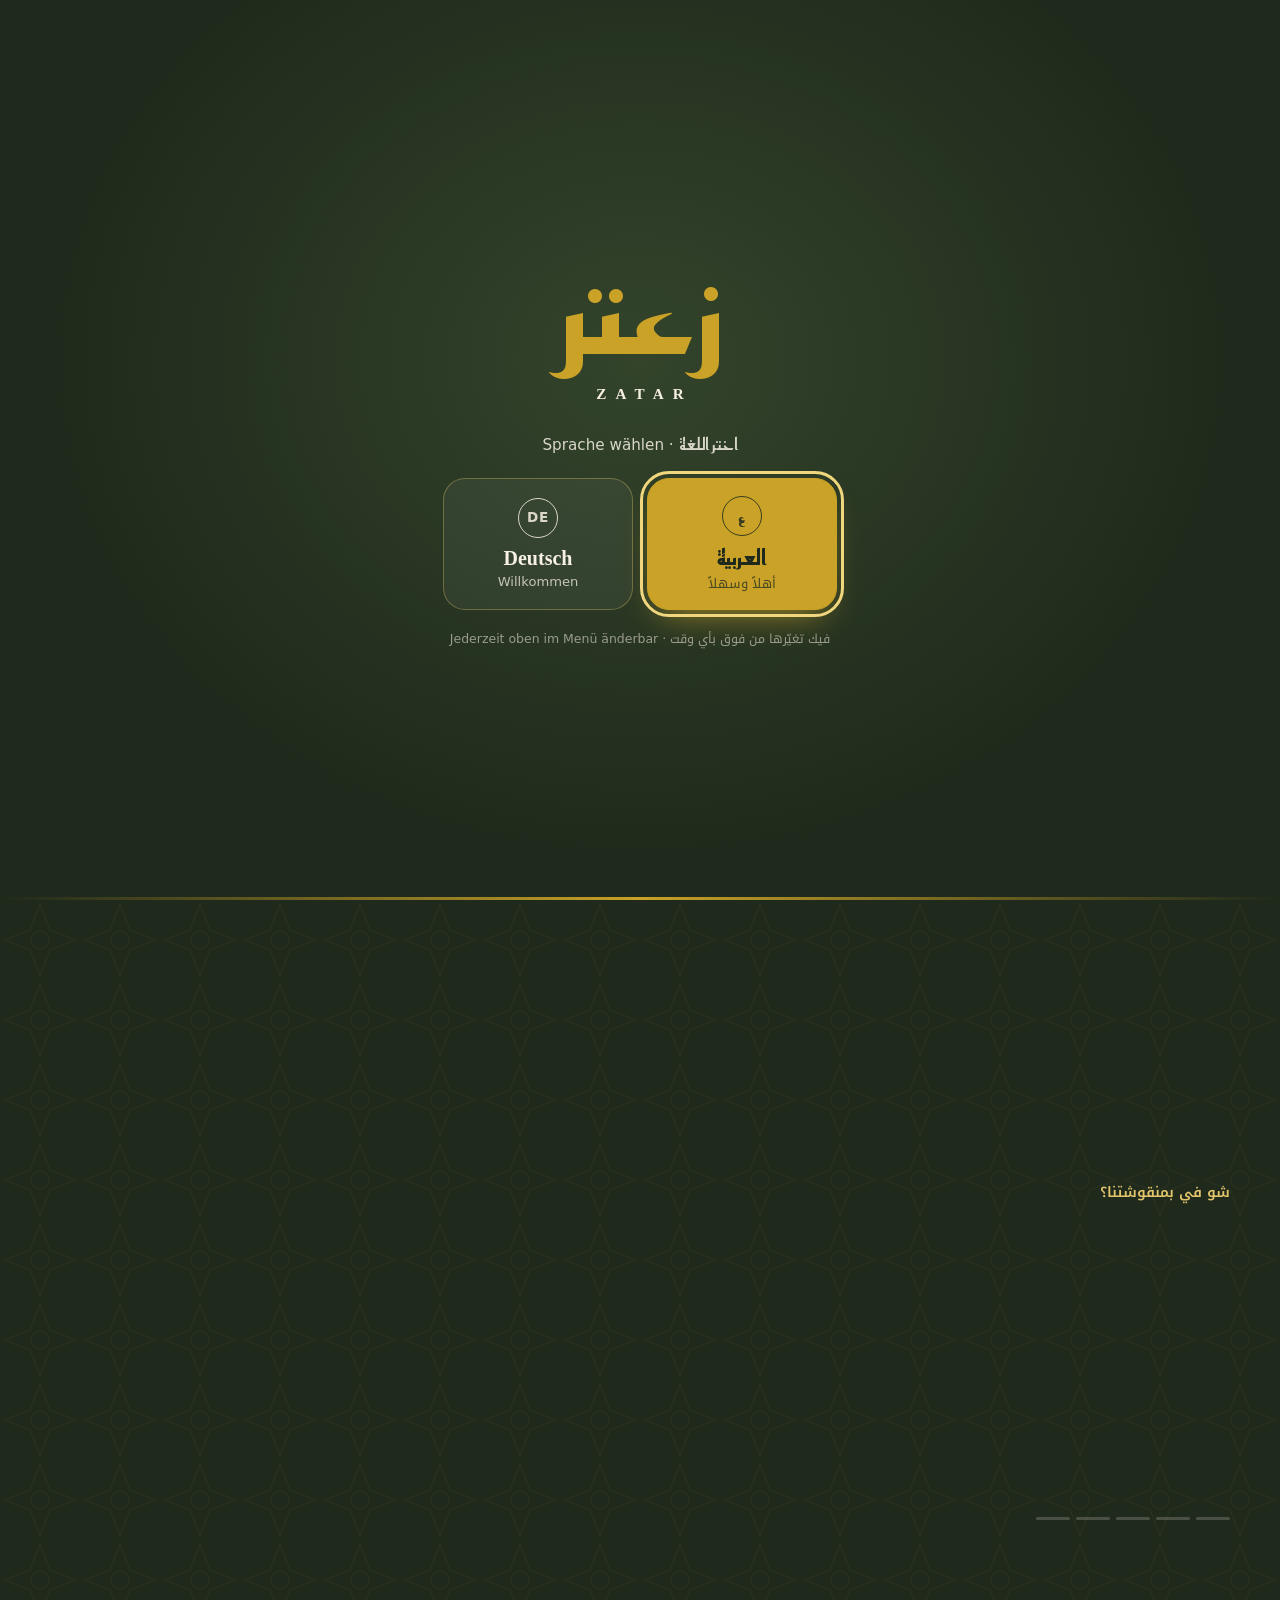
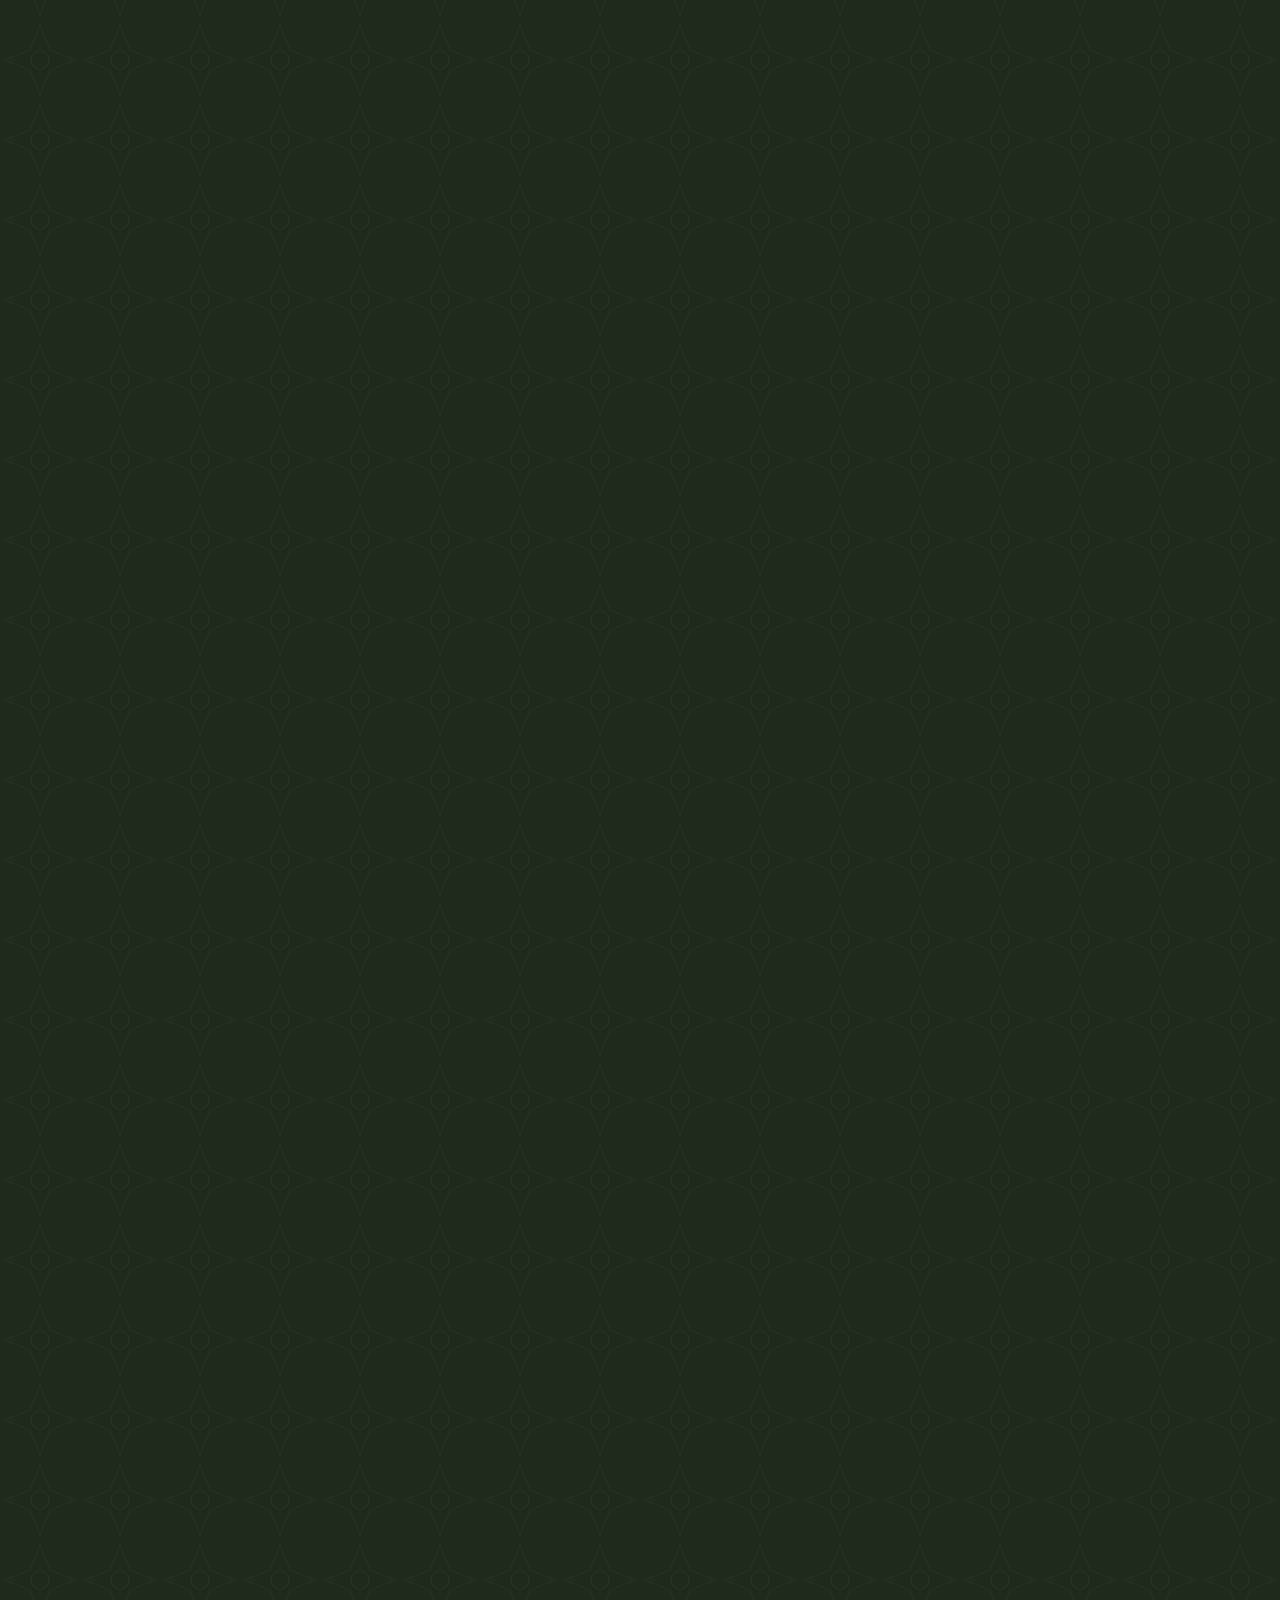
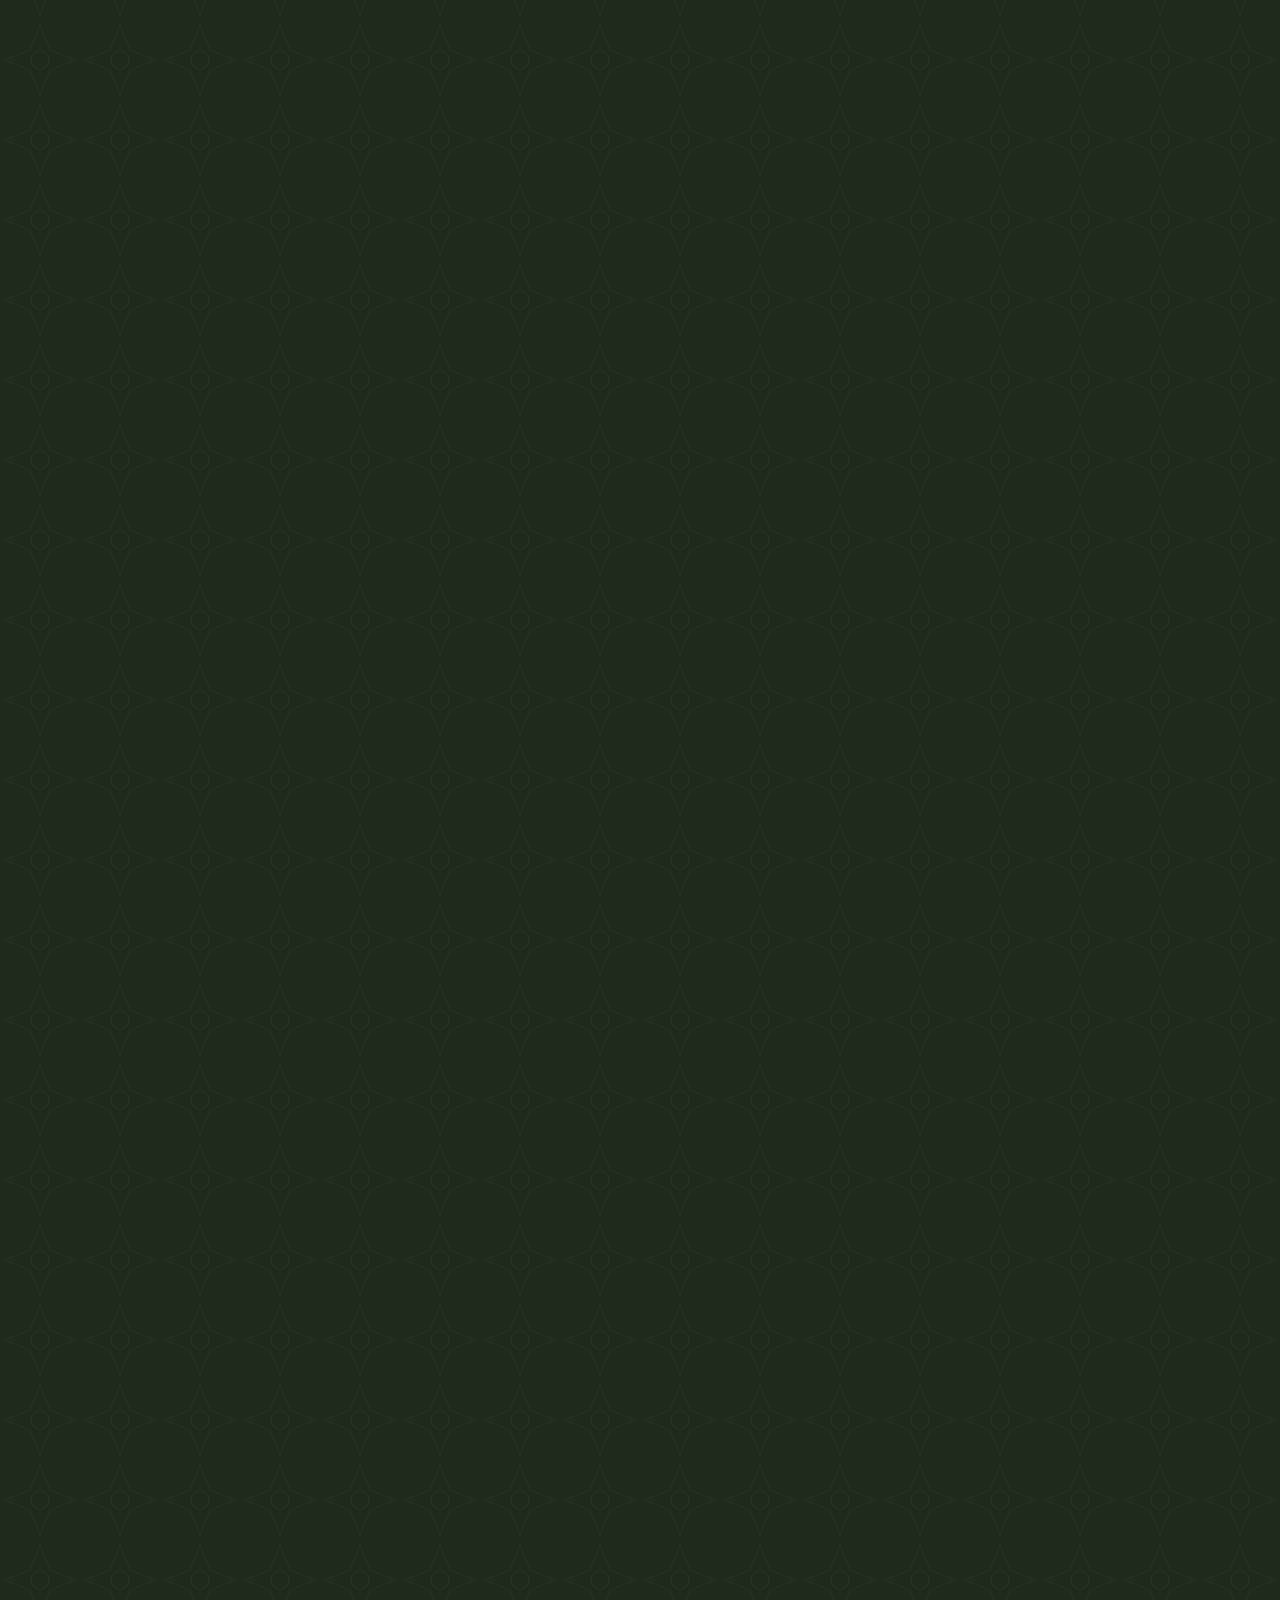
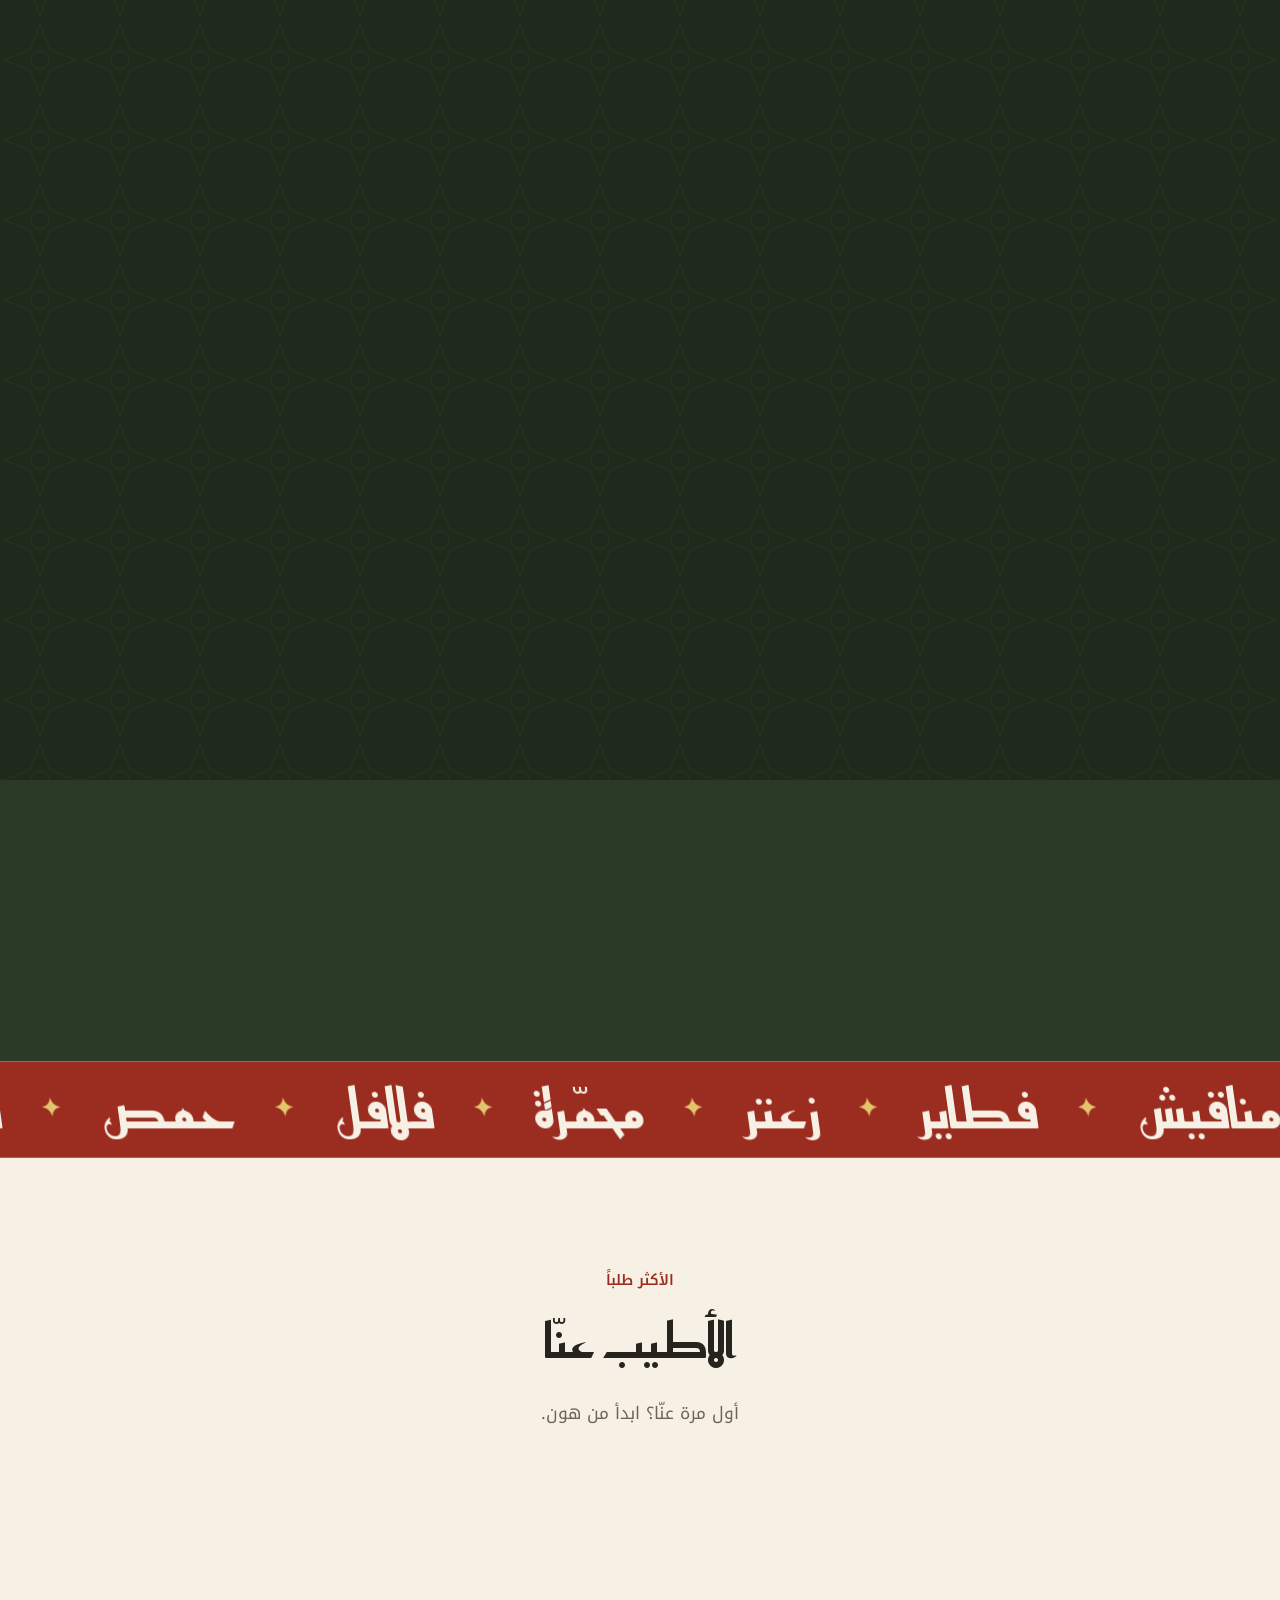
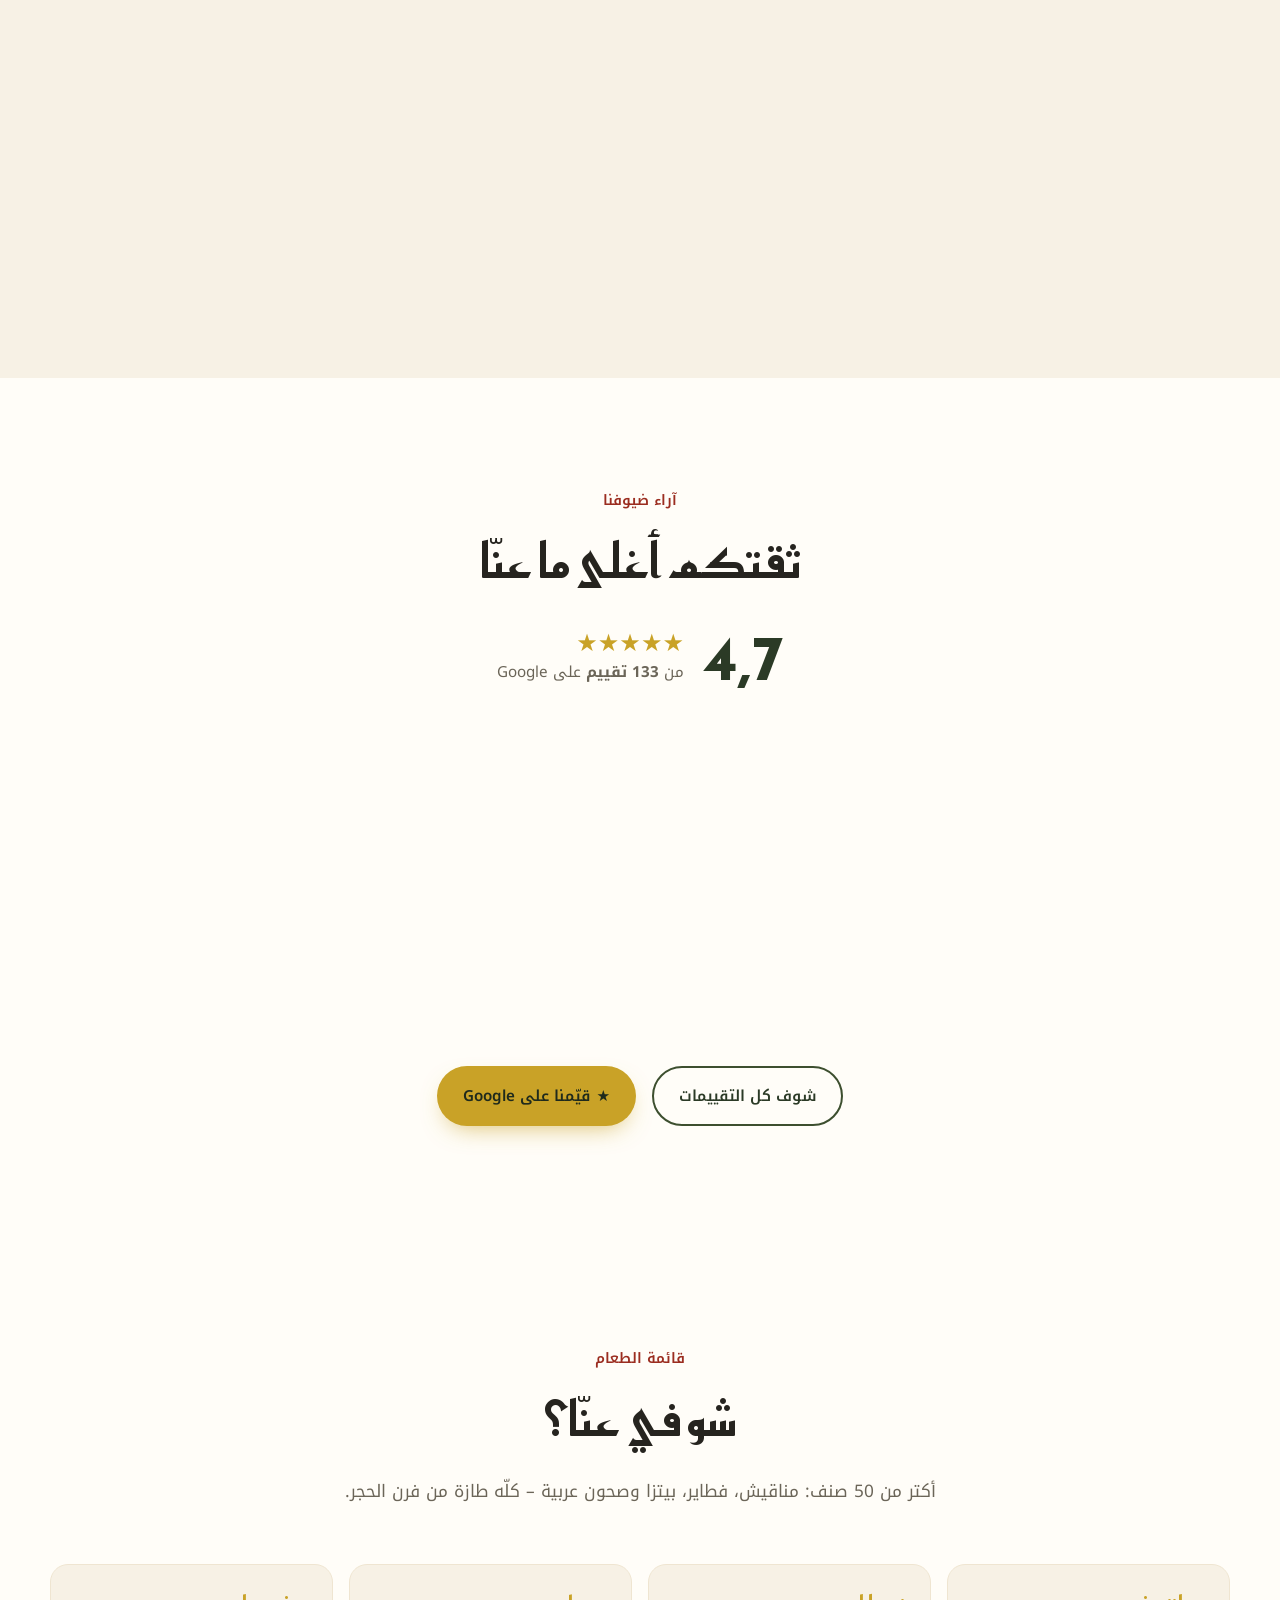
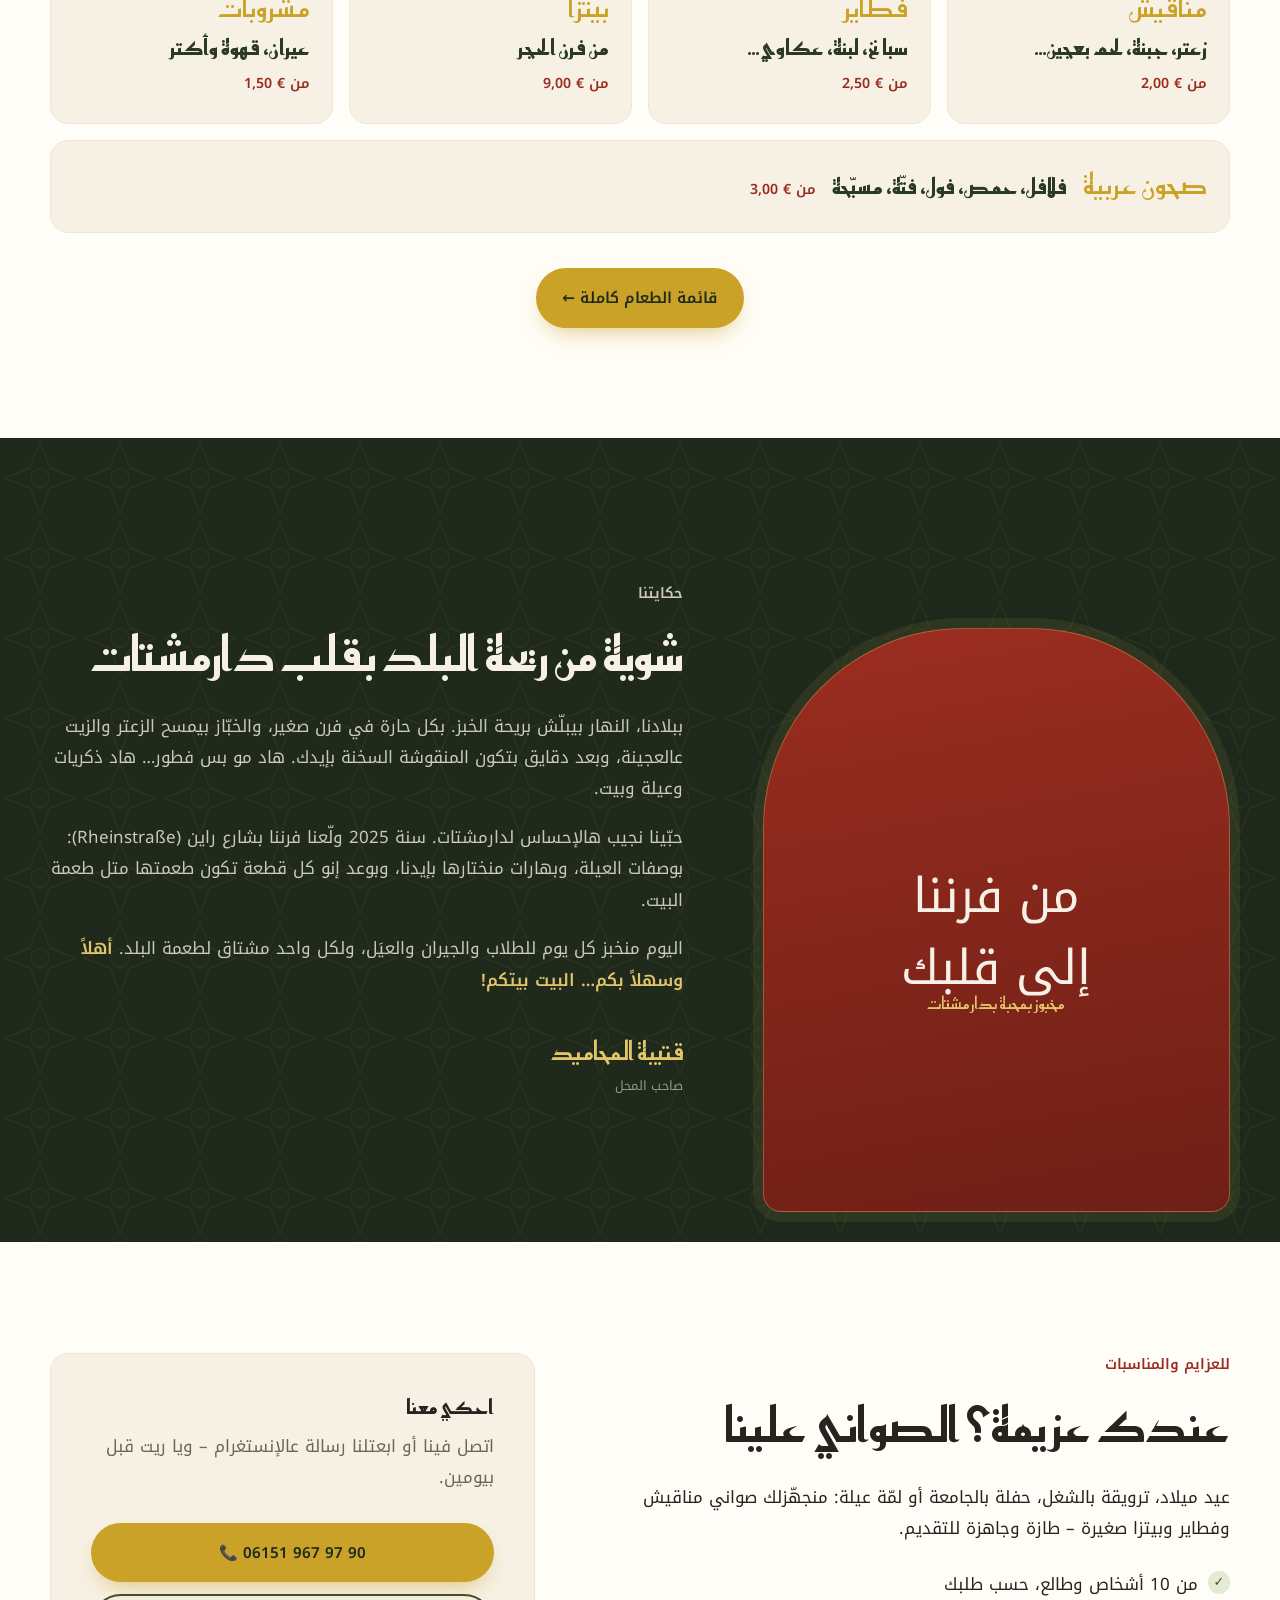
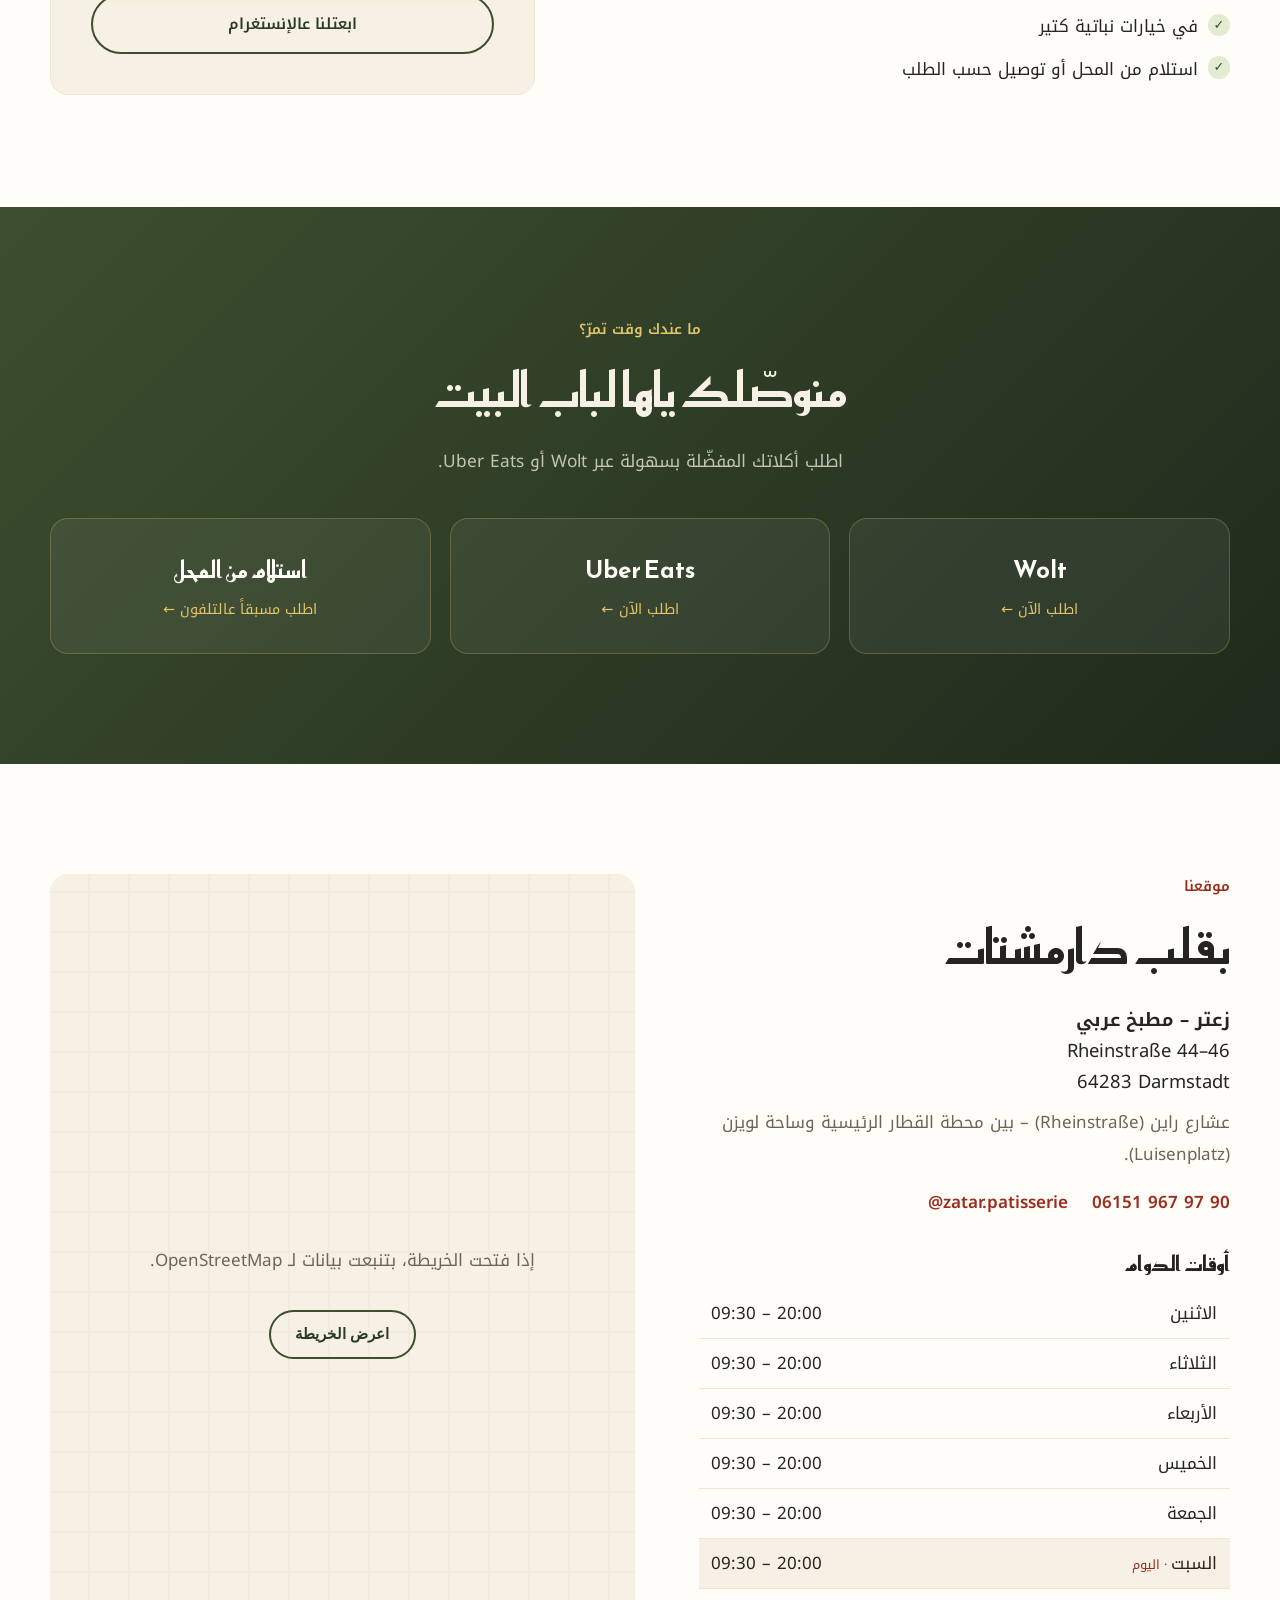
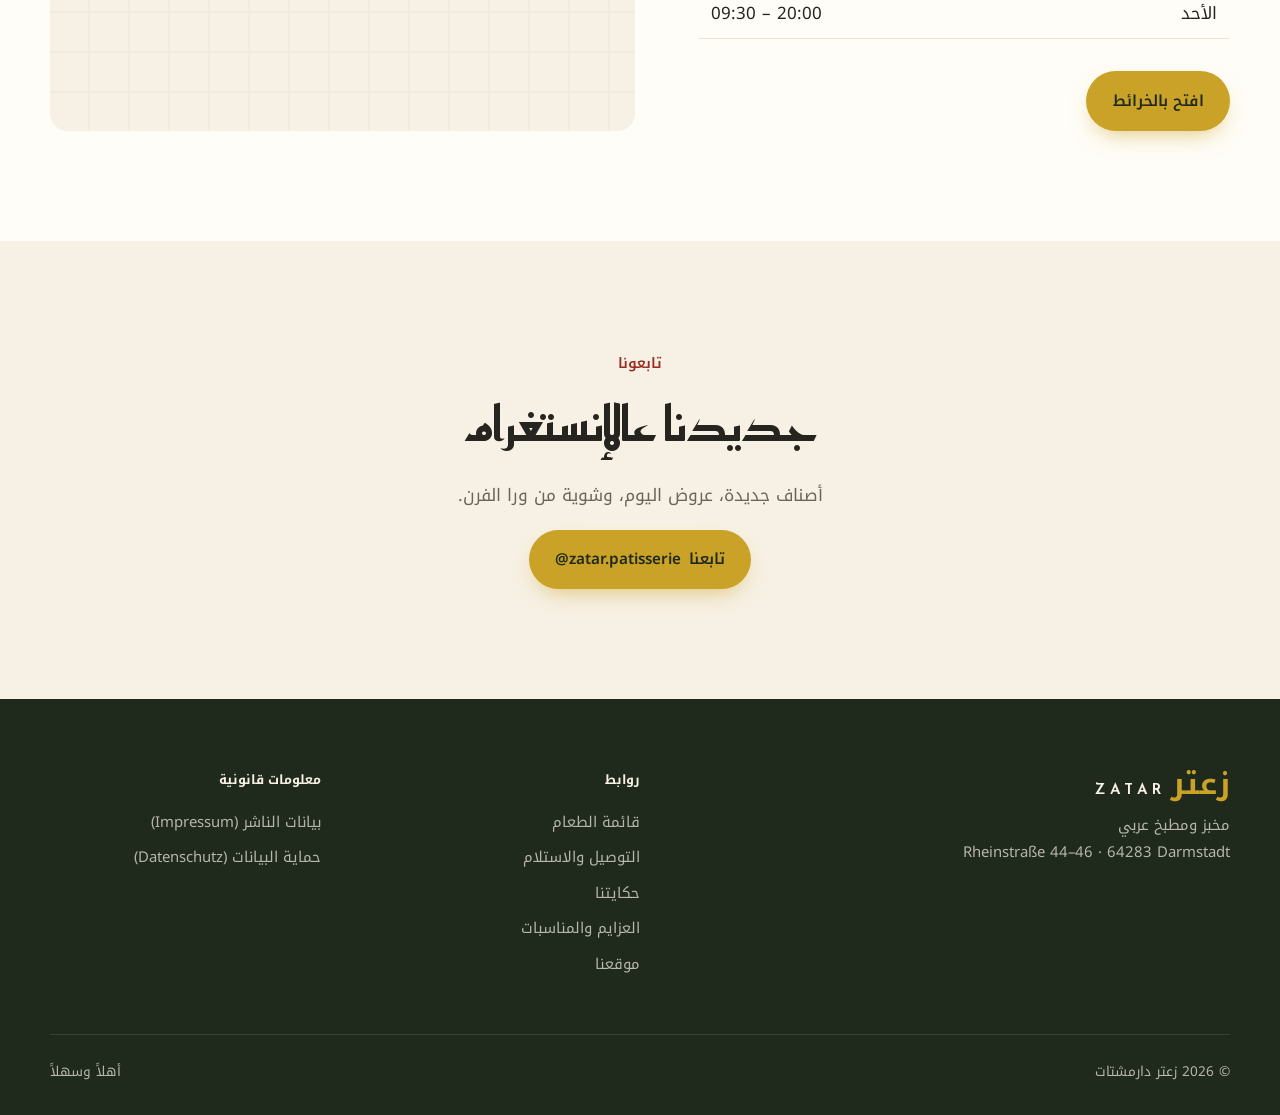
==== commit 4e79cc6e: "Bewertungszahl aktualisiert: 4,7 Sterne bei 133 Google-Rezensionen Co-Authored-By: Claude Opus 5.5 <" ====
--- a/ar/index.html
+++ b/ar/index.html
@@ -109,7 +109,7 @@
           </div>
           <ul class="hero__facts">
             <li><strong>من <bdi dir="ltr">2 €</bdi></strong><span>المنقوشة</span></li>
-            <li><strong><bdi dir="ltr">4,7 ★</bdi></strong><span>128 تقييم على Google</span></li>
+            <li><strong><bdi dir="ltr">4,7 ★</bdi></strong><span>133 تقييم على Google</span></li>
             <li><strong>كل يوم</strong><span>من 9:30 الصبح</span></li>
           </ul>
         </div>
@@ -274,7 +274,7 @@
           <div class="rating__score">4,7</div>
           <div>
             <div class="rating__stars" aria-label="4,7 من 5 نجوم">★★★★★</div>
-            <p class="rating__meta">من <strong>128 تقييم</strong> على Google</p>
+            <p class="rating__meta">من <strong>133 تقييم</strong> على Google</p>
           </div>
         </div>
 
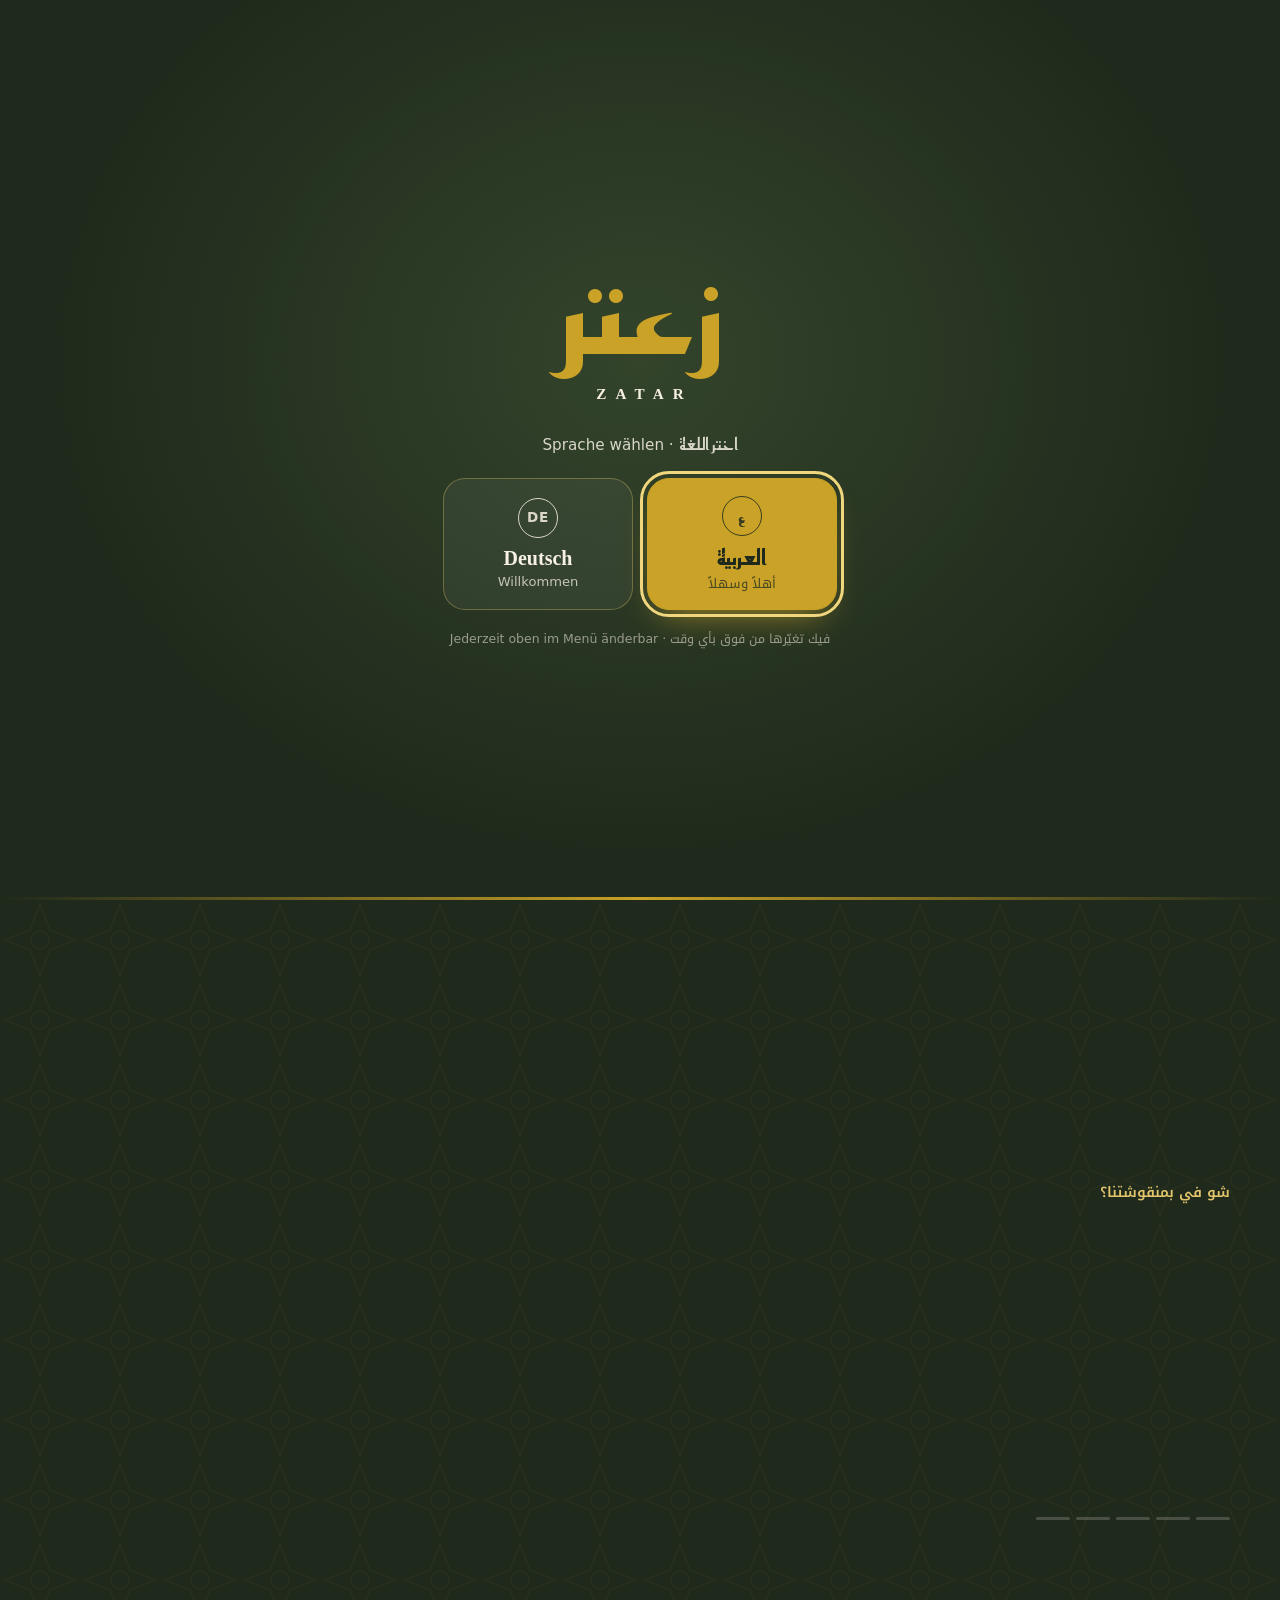
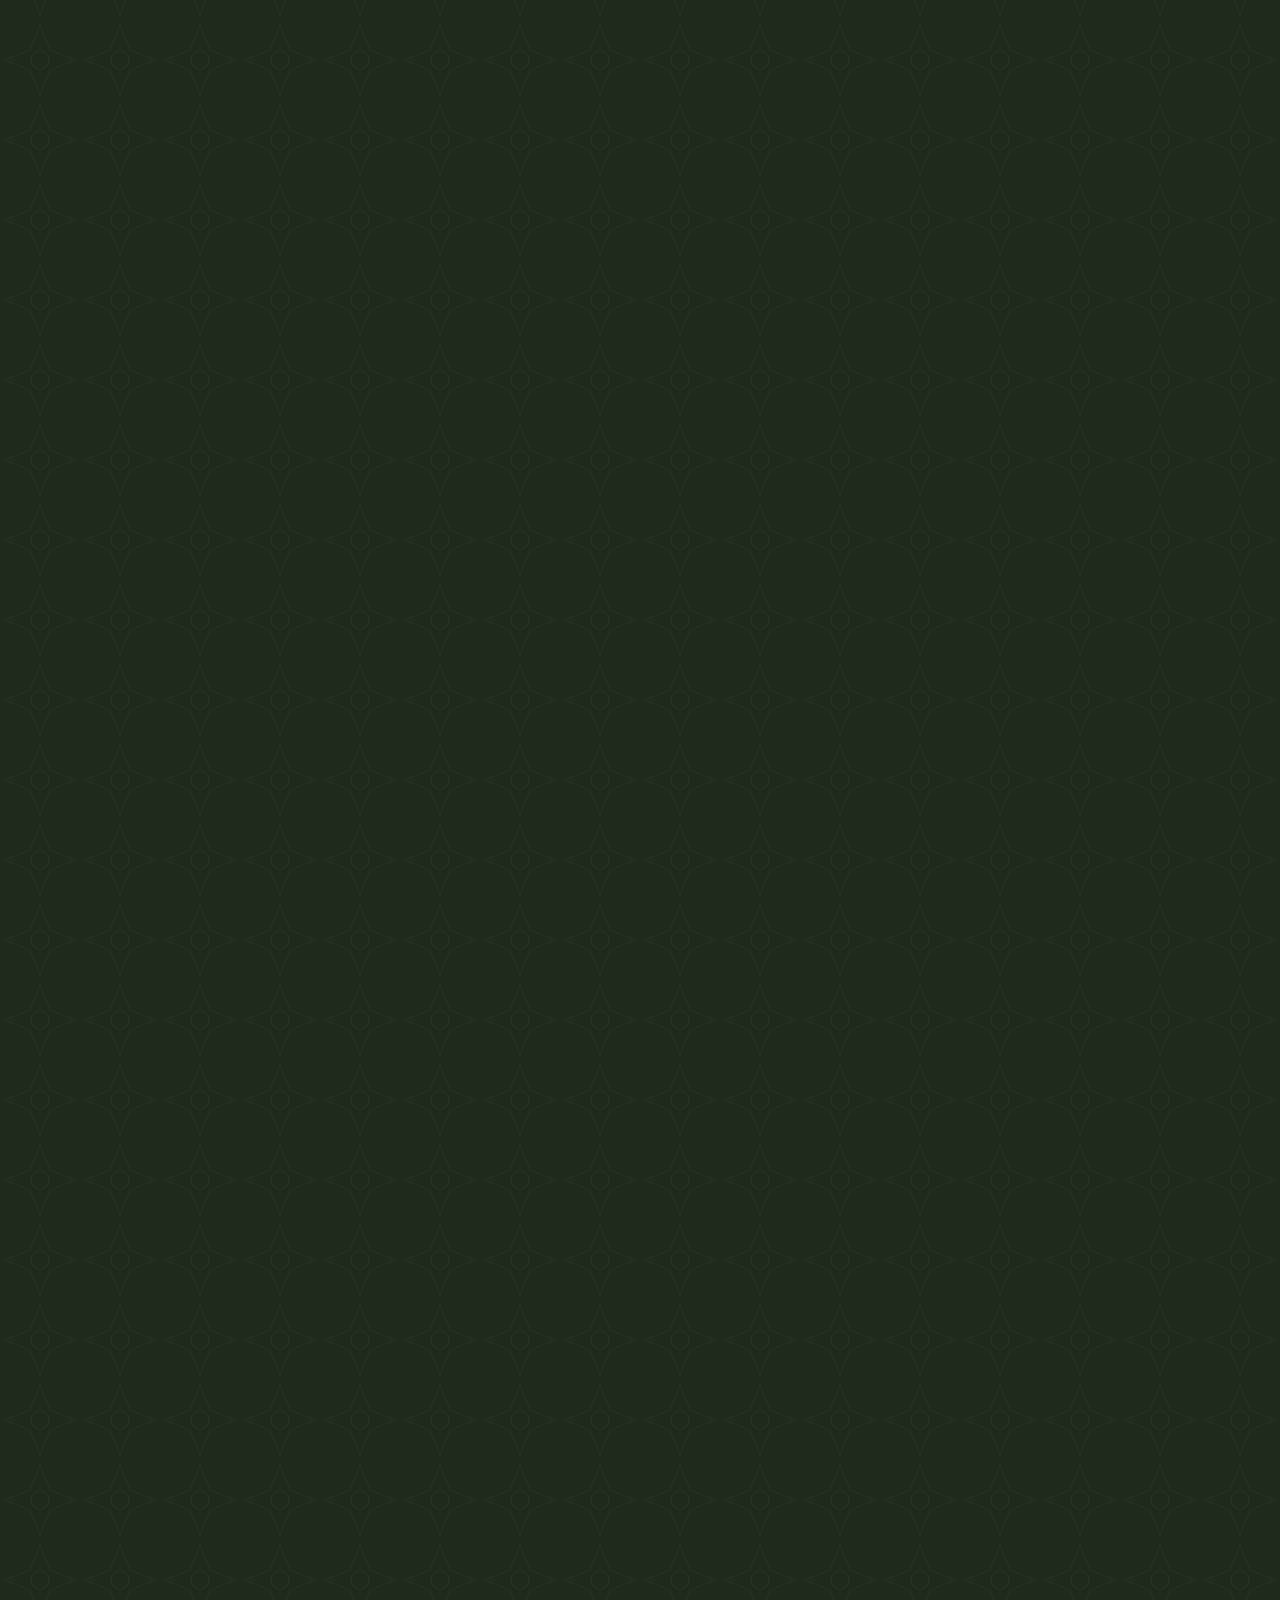
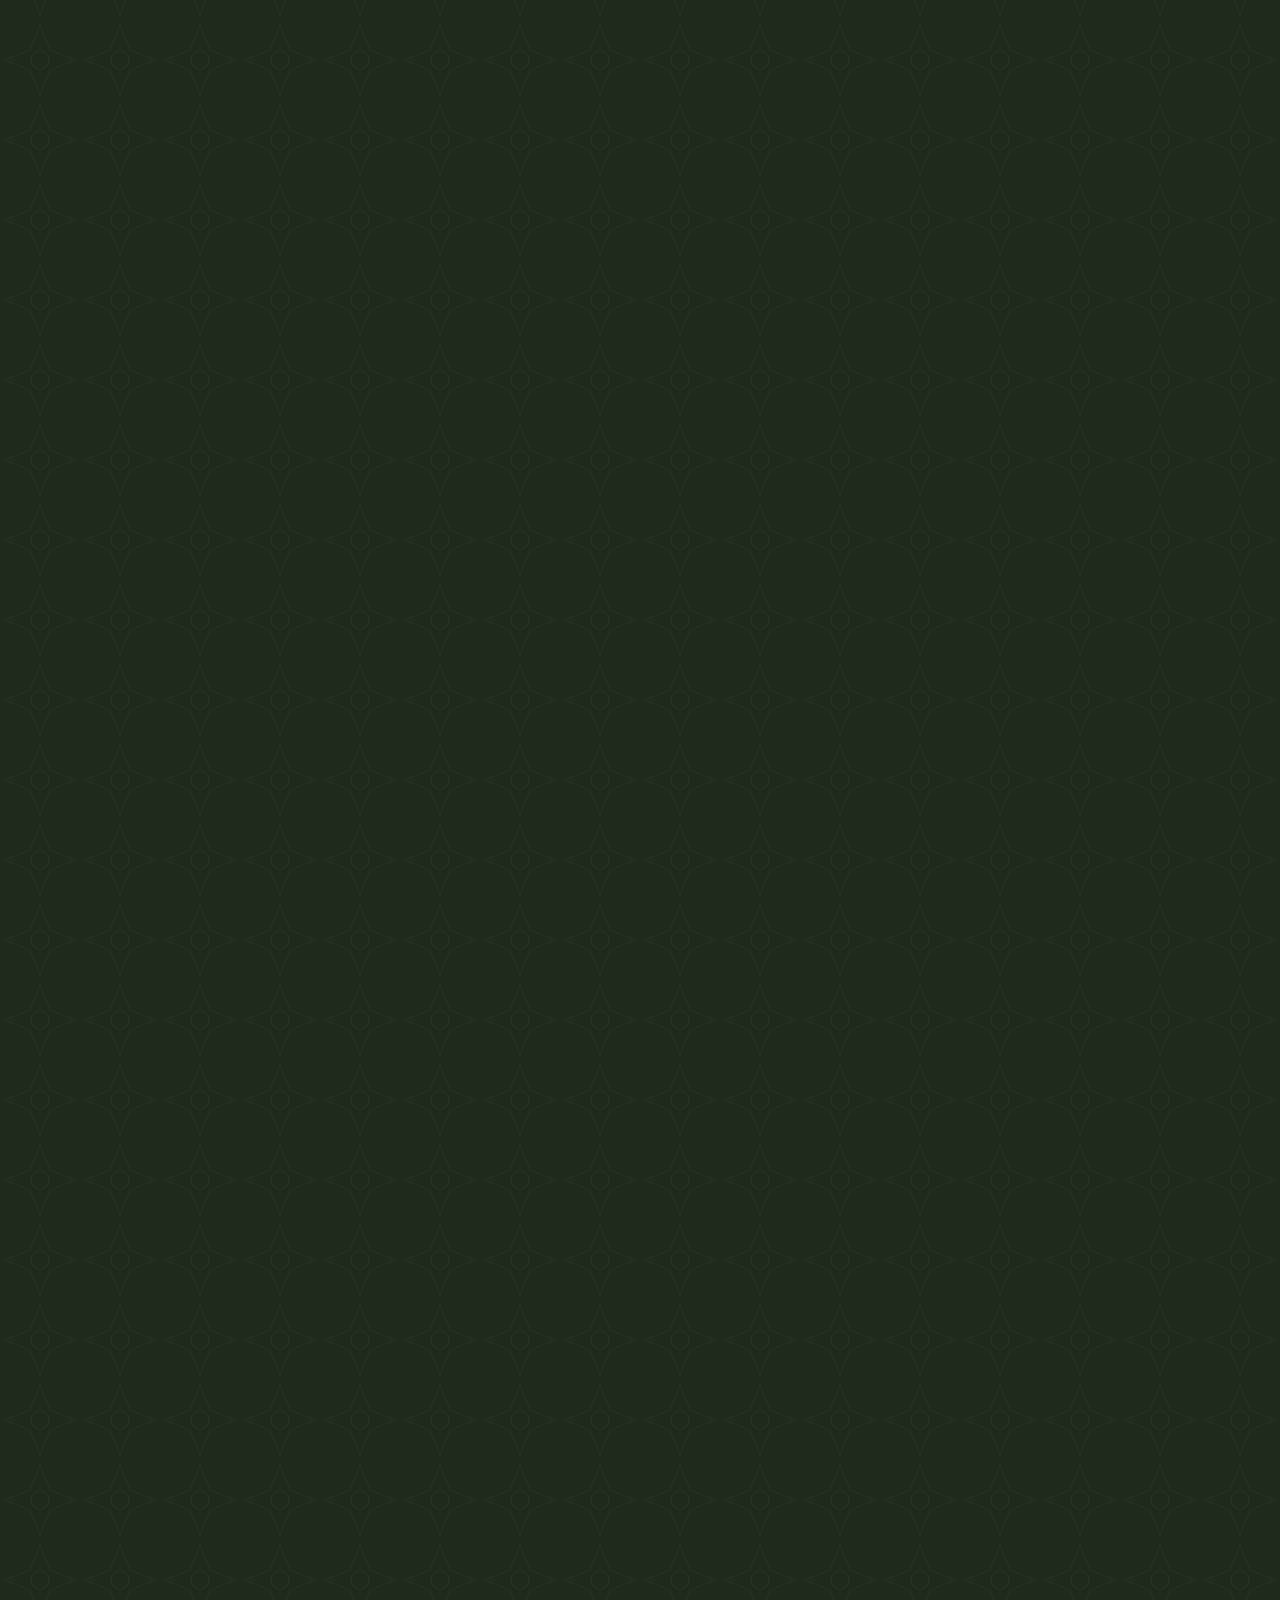
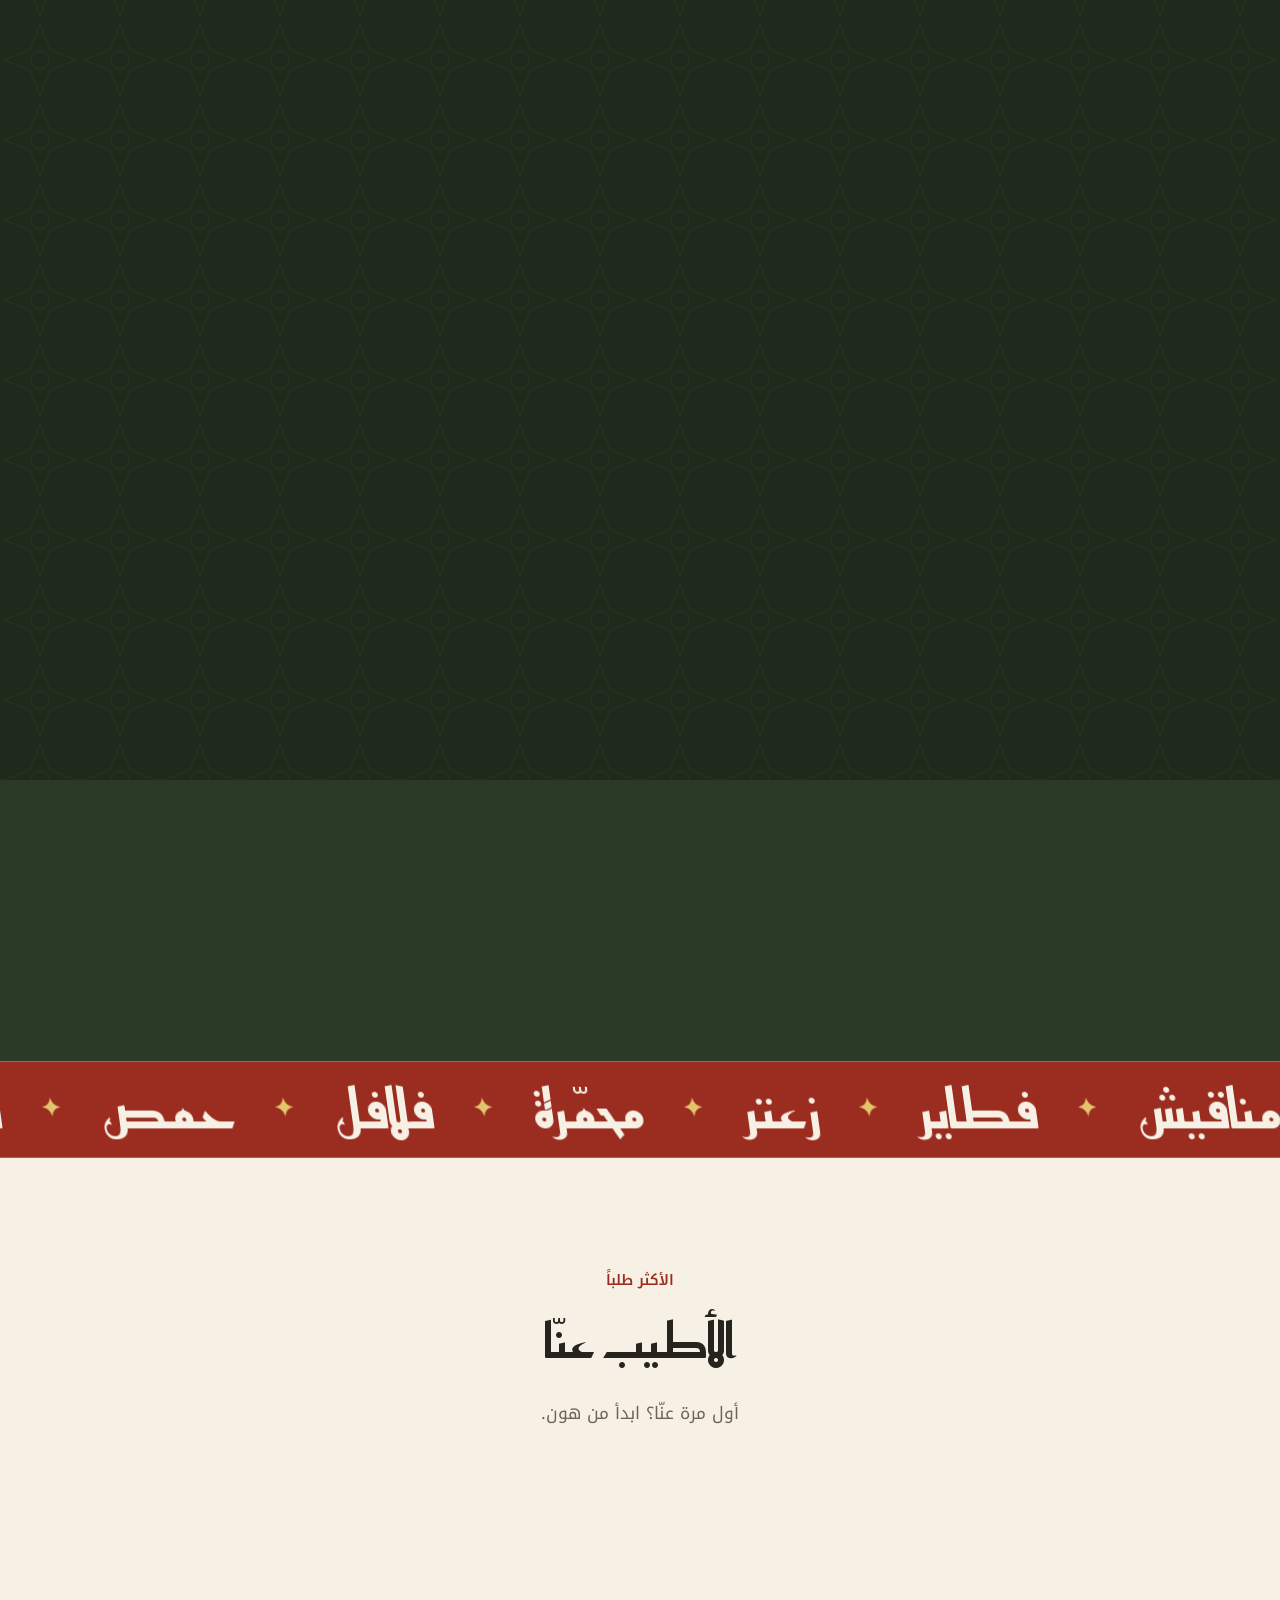
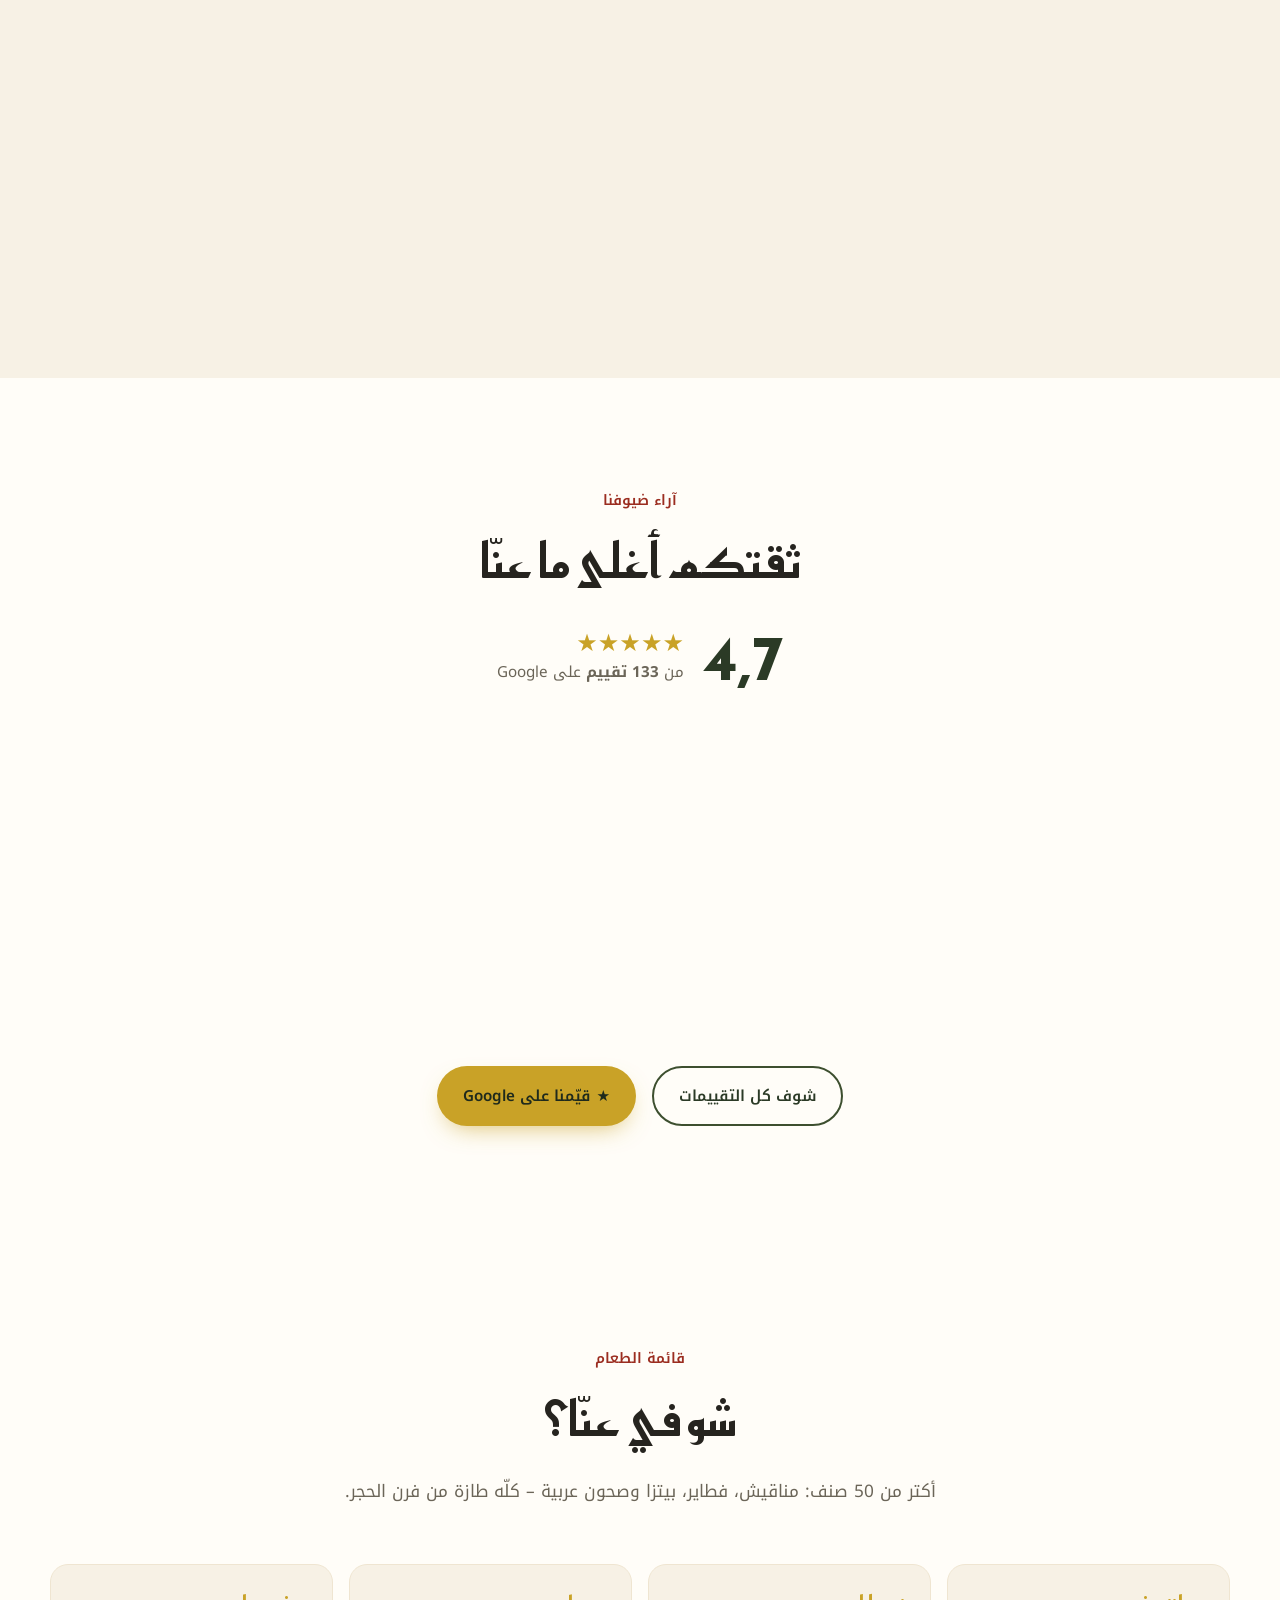
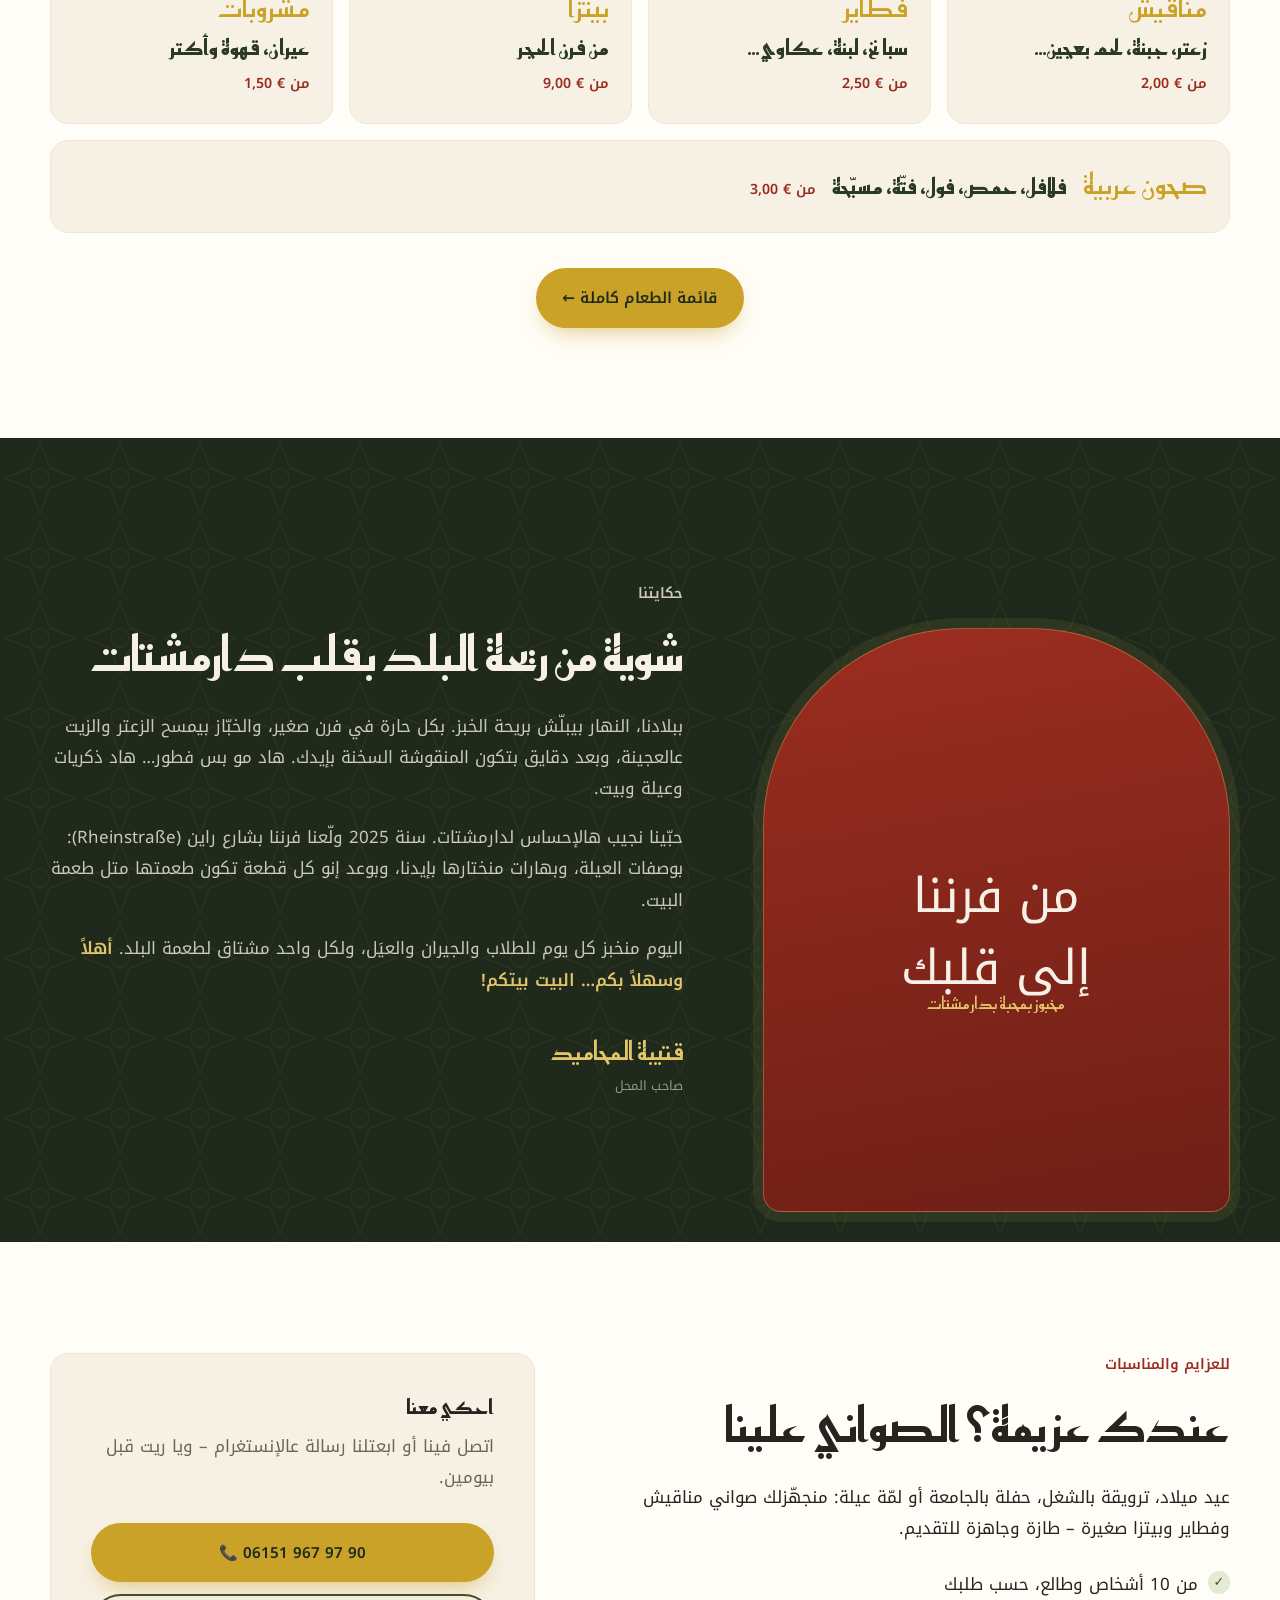
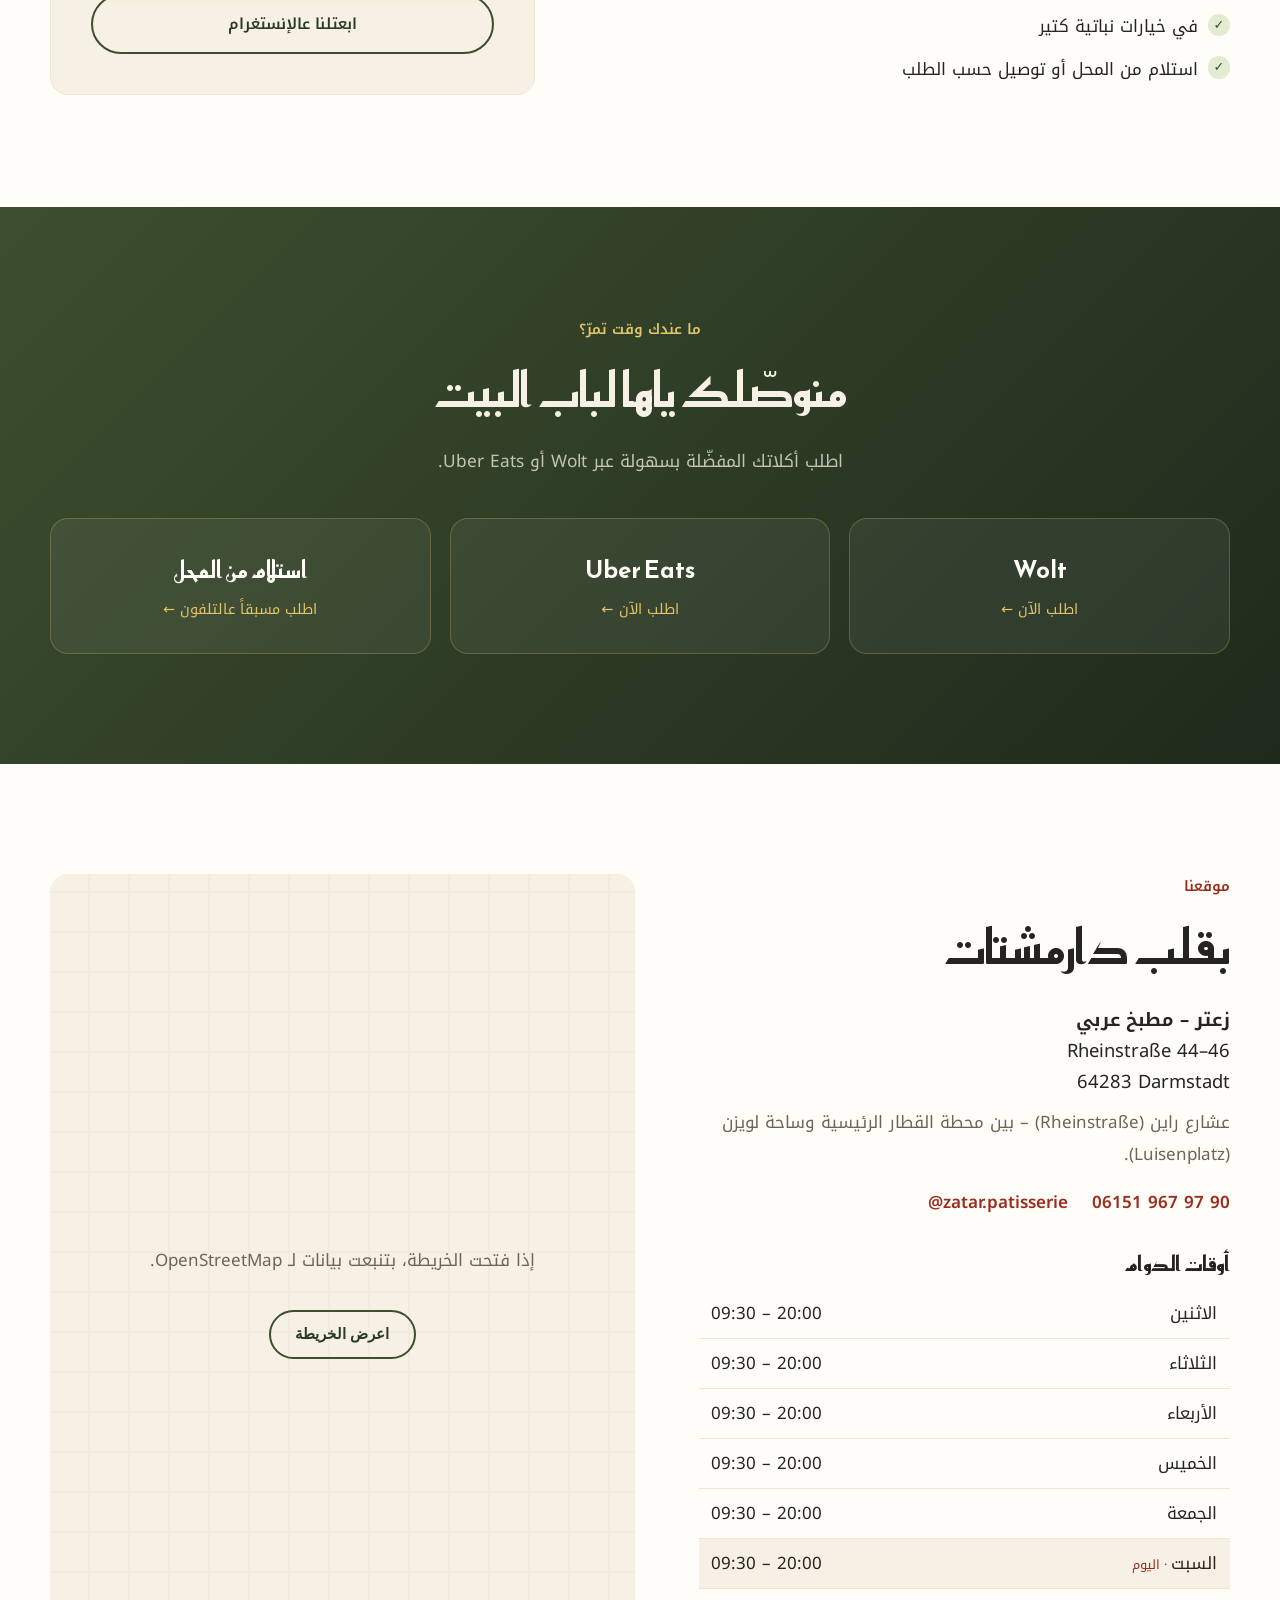
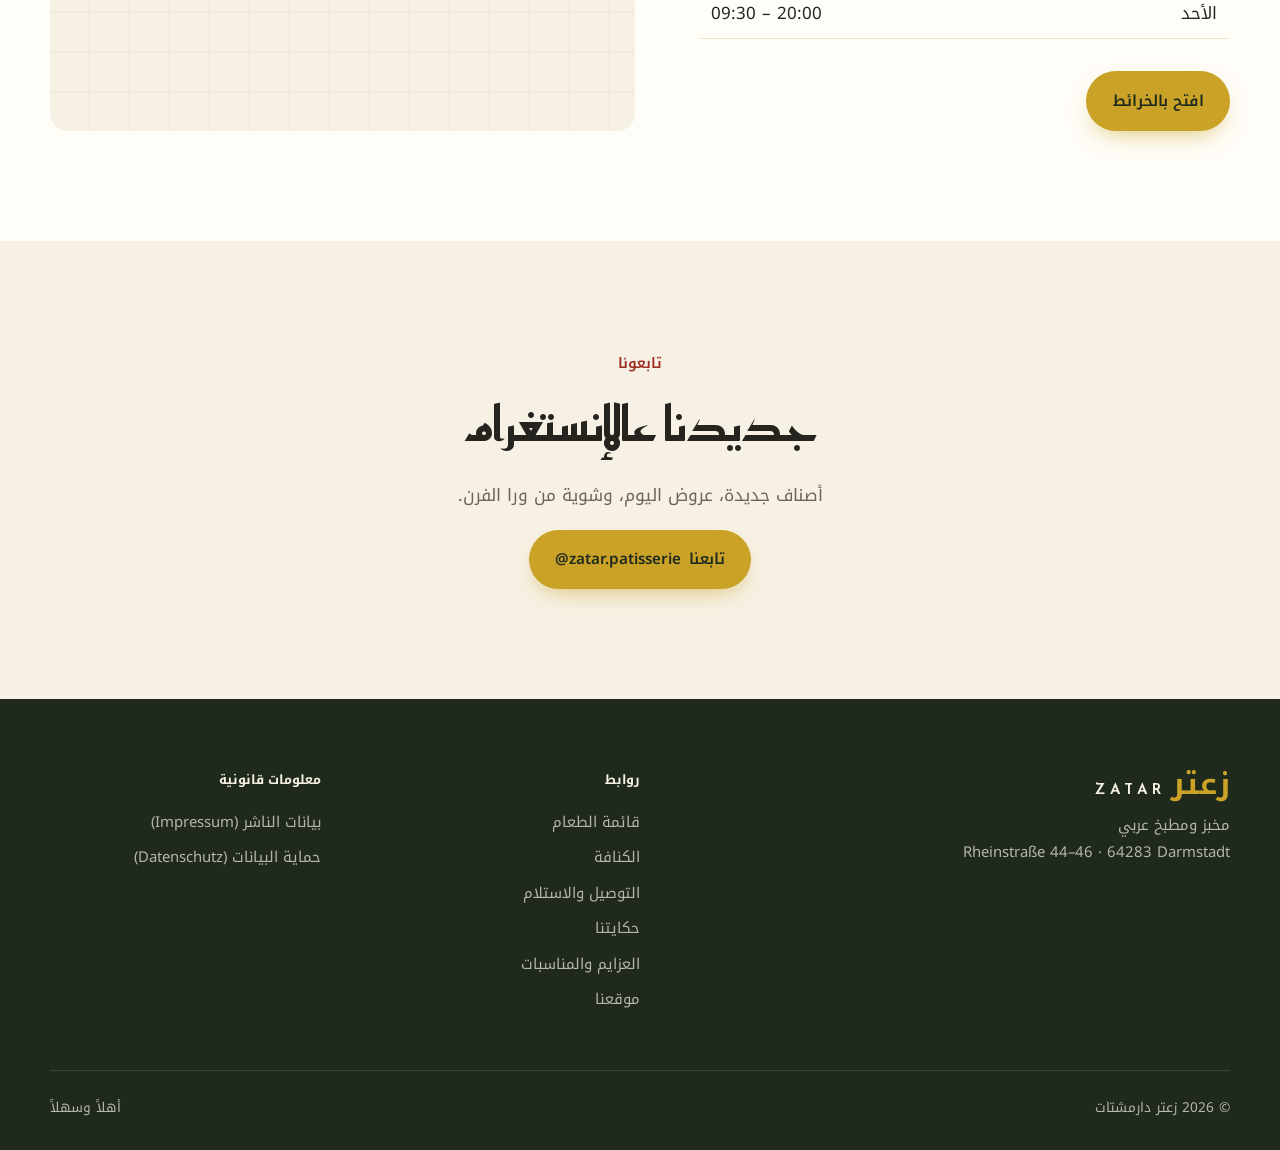
==== commit cb956e76: "Neue Seite Künefe (DE + AR): 3D-Künefe über der Gasflamme, Schicht für Schicht - Kupferblech ohne Gr" ====
--- a/ar/index.html
+++ b/ar/index.html
@@ -81,6 +81,7 @@
       </a>
       <nav class="nav__links" aria-label="القائمة الرئيسية">
         <a href="speisekarte.html">قائمة الطعام</a>
+        <a href="kunefe.html">الكنافة</a>
         <a href="#bestellen" class="nav__link--order">التوصيل والاستلام</a>
         <a href="#geschichte">حكايتنا</a>
         <a href="#catering">العزايم والمناسبات</a>
@@ -483,6 +484,7 @@
       <div>
         <h4>روابط</h4>
         <a href="speisekarte.html">قائمة الطعام</a>
+        <a href="kunefe.html">الكنافة</a>
         <a href="#bestellen">التوصيل والاستلام</a>
         <a href="#geschichte">حكايتنا</a>
         <a href="#catering">العزايم والمناسبات</a>
--- a/css/style.css
+++ b/css/style.css
@@ -83,11 +83,12 @@
 .brand { display: flex; align-items: baseline; gap: .6rem; text-decoration: none; color: var(--cream); }
 .brand__ar { font-size: 1.9rem; font-weight: 700; color: var(--gold); line-height: 1; }
 .brand__lat { font-family: var(--font-display); letter-spacing: .3em; font-size: .95rem; font-weight: 600; }
-.nav__links { display: flex; gap: 1.8rem; margin-left: auto; }
+.nav__links { display: flex; gap: 1.25rem; margin-left: auto; }
 .nav__links a { color: rgba(247, 241, 229, .85); text-decoration: none; font-size: .93rem; font-weight: 500; position: relative; }
 .nav__links a::after { content: ""; position: absolute; left: 0; bottom: -4px; height: 2px; width: 0; background: var(--gold); transition: width .3s var(--ease); }
 .nav__links a:hover { color: var(--white); }
 .nav__links a:hover::after { width: 100%; }
+.nav__cta { white-space: nowrap; }
 /* Sprachumschalter (immer sichtbar, auch auf dem Handy) */
 .lang-switch {
   display: inline-flex; align-items: center; justify-content: center; min-height: 40px; min-width: 44px; padding: 0 .9rem;
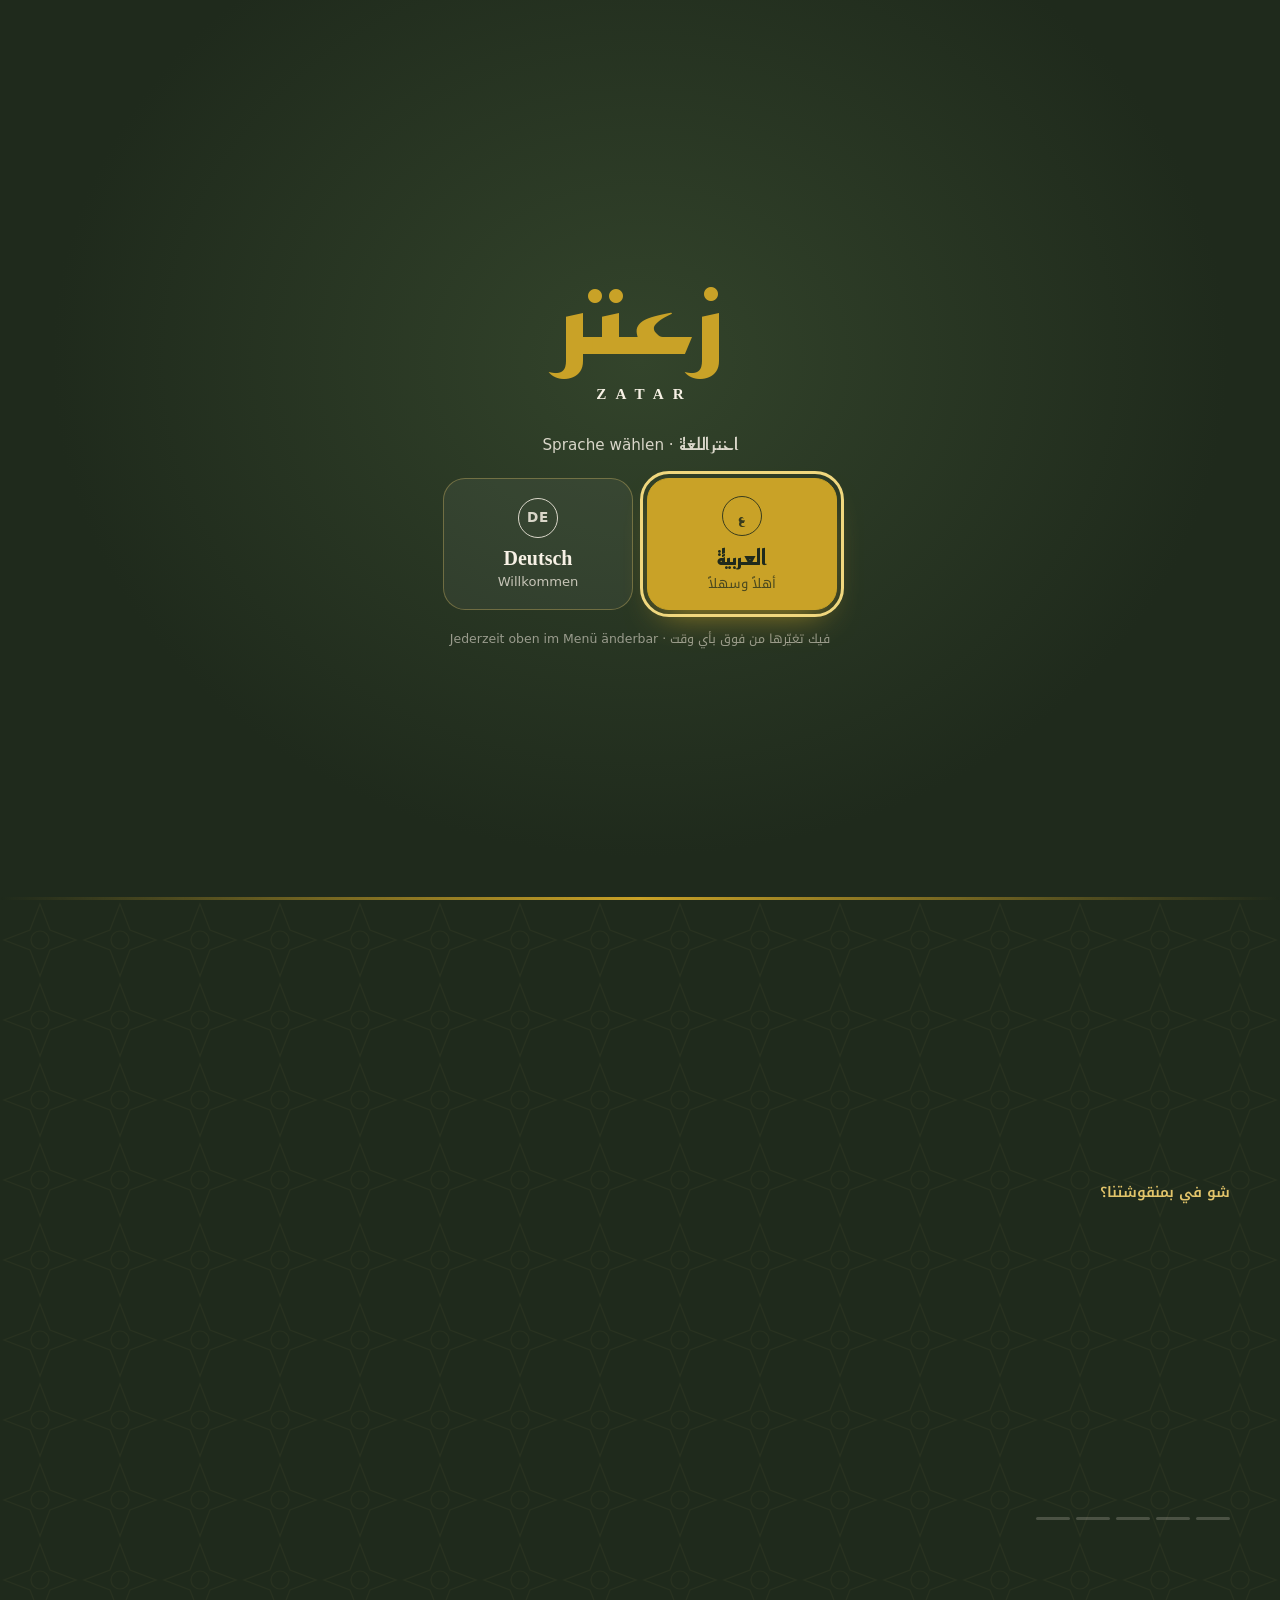
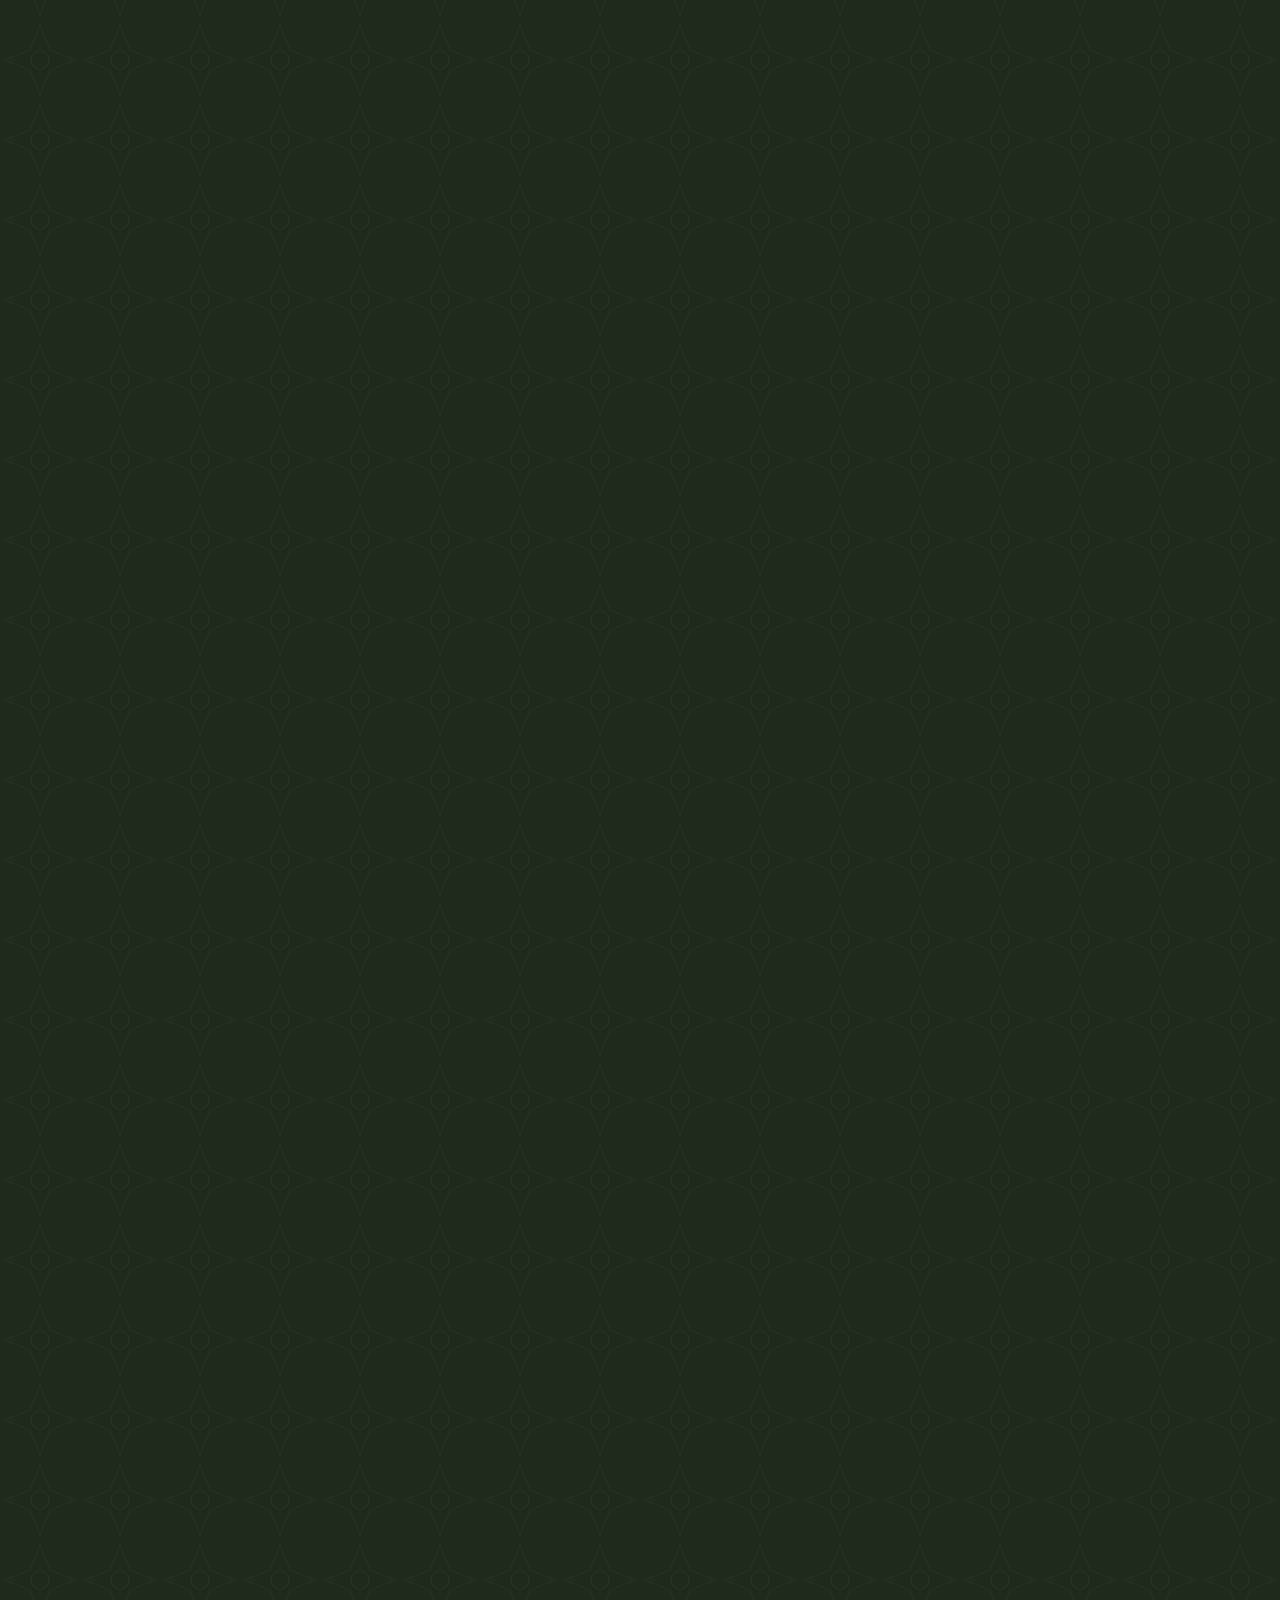
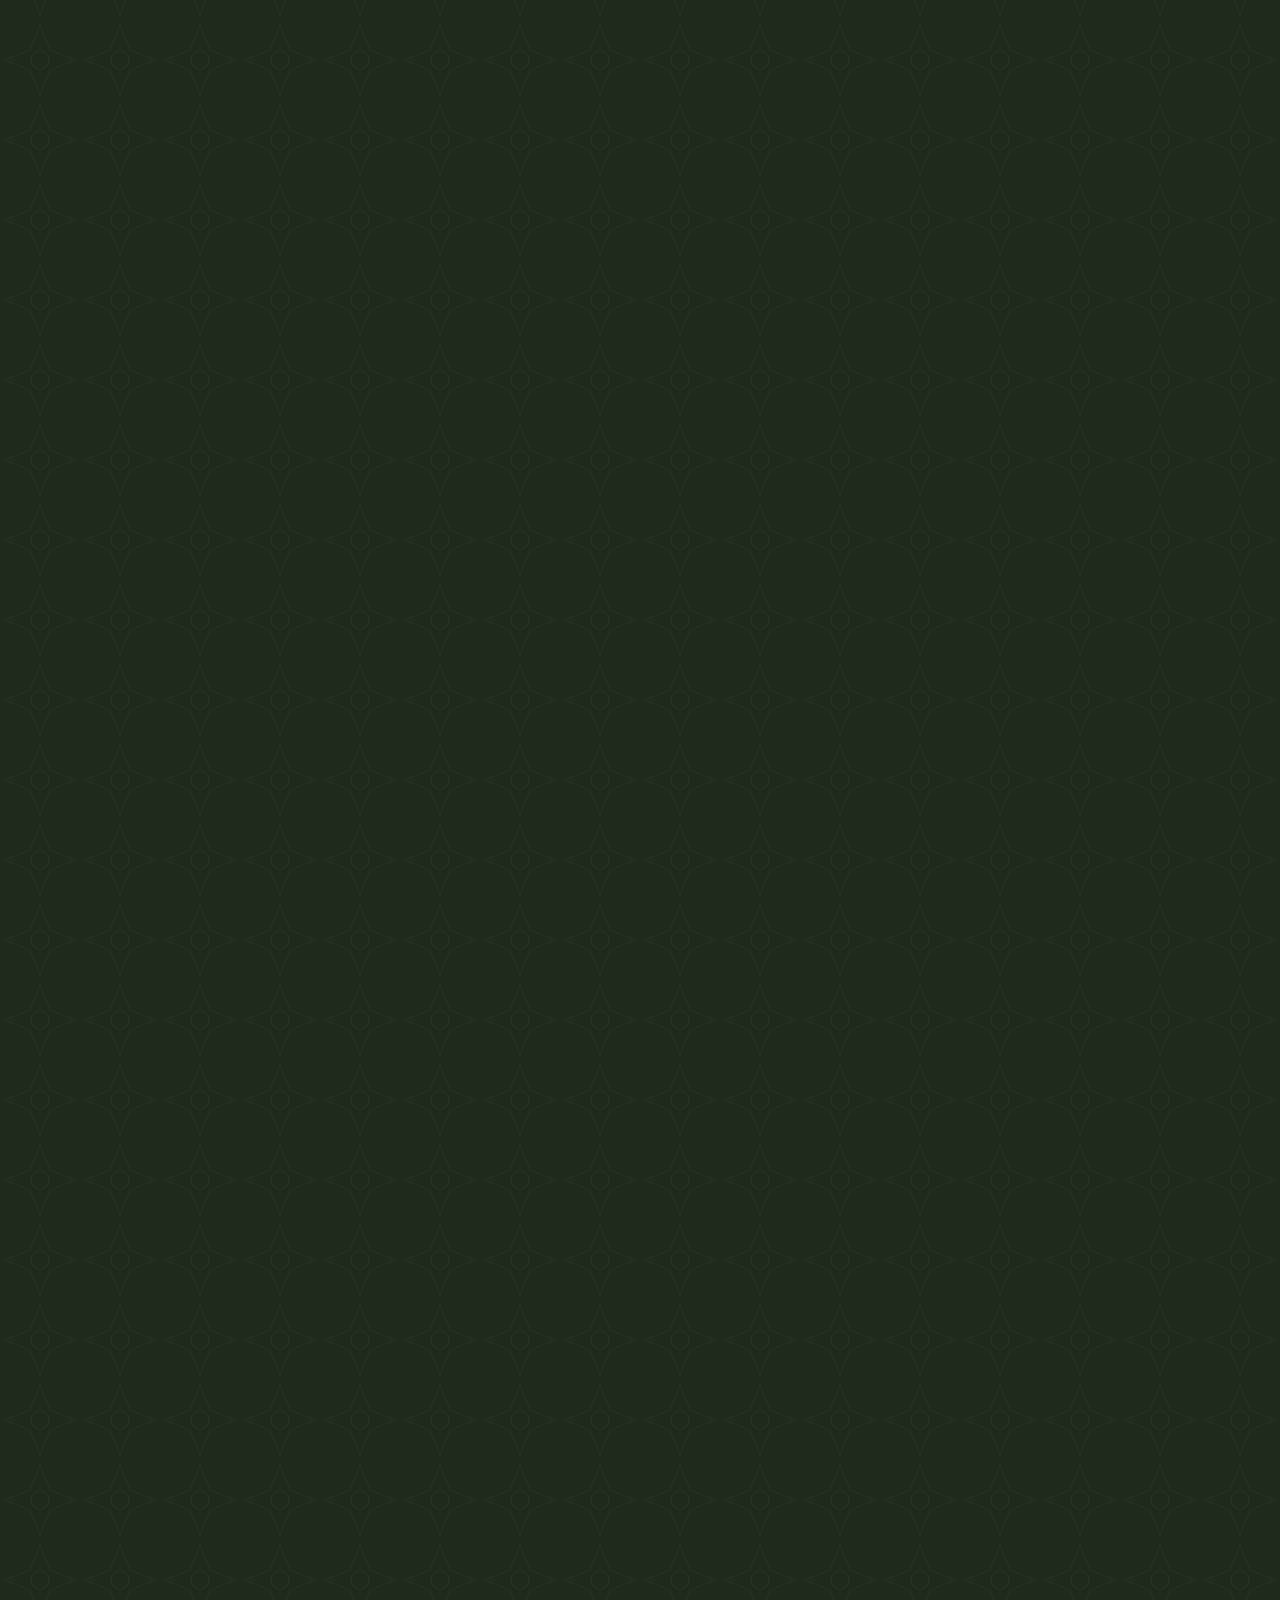
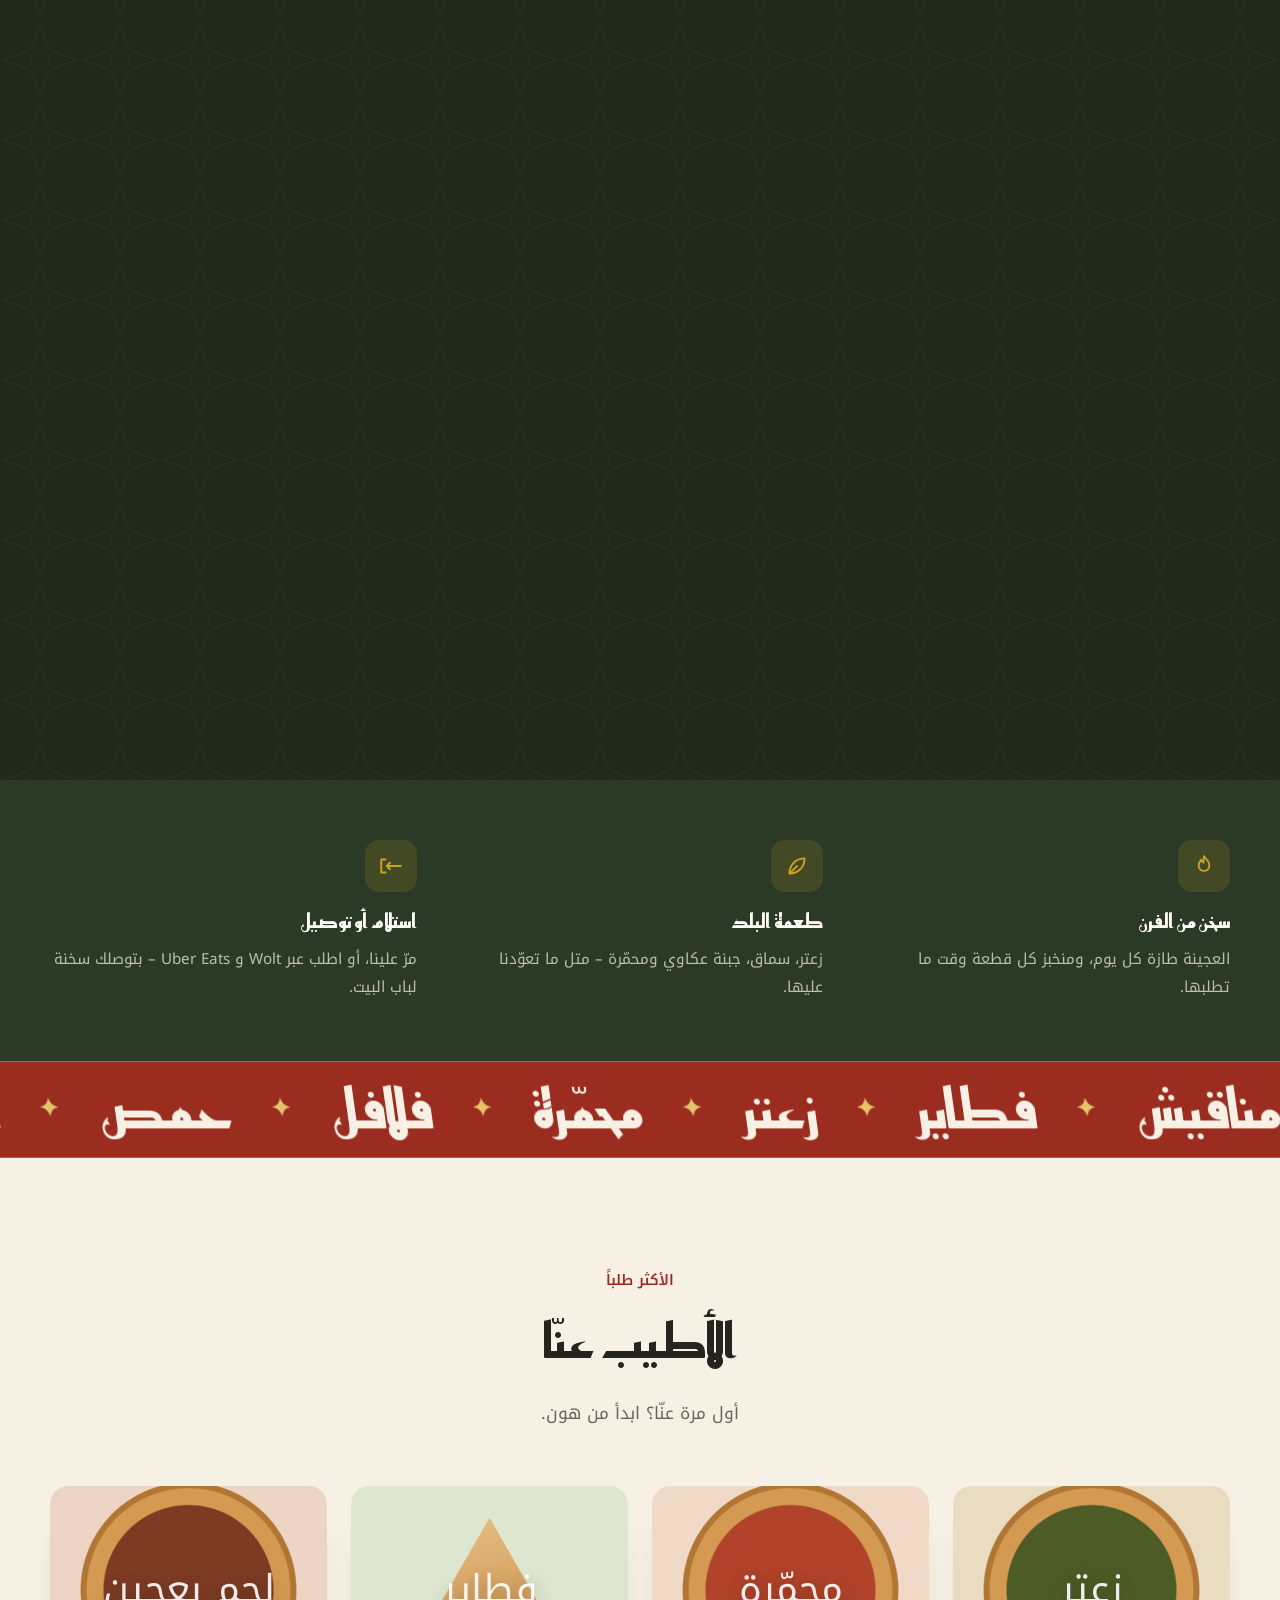
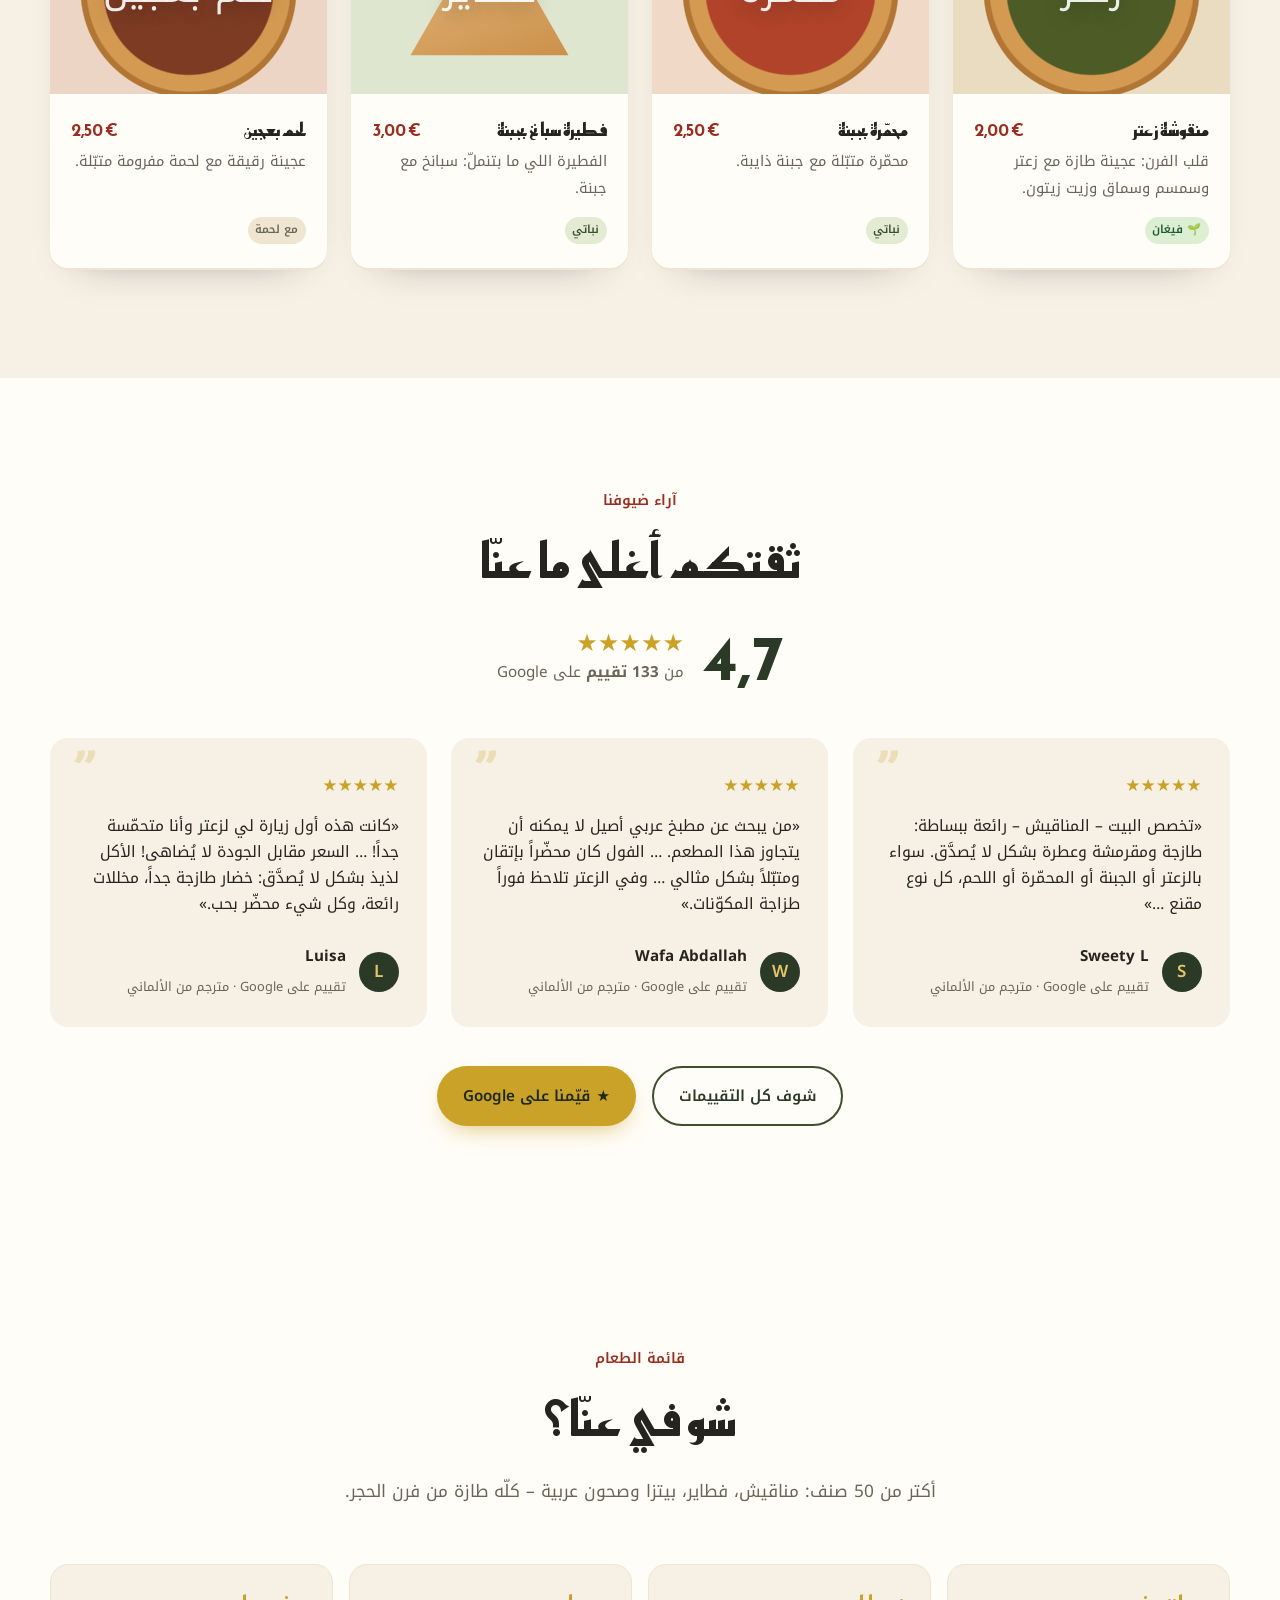
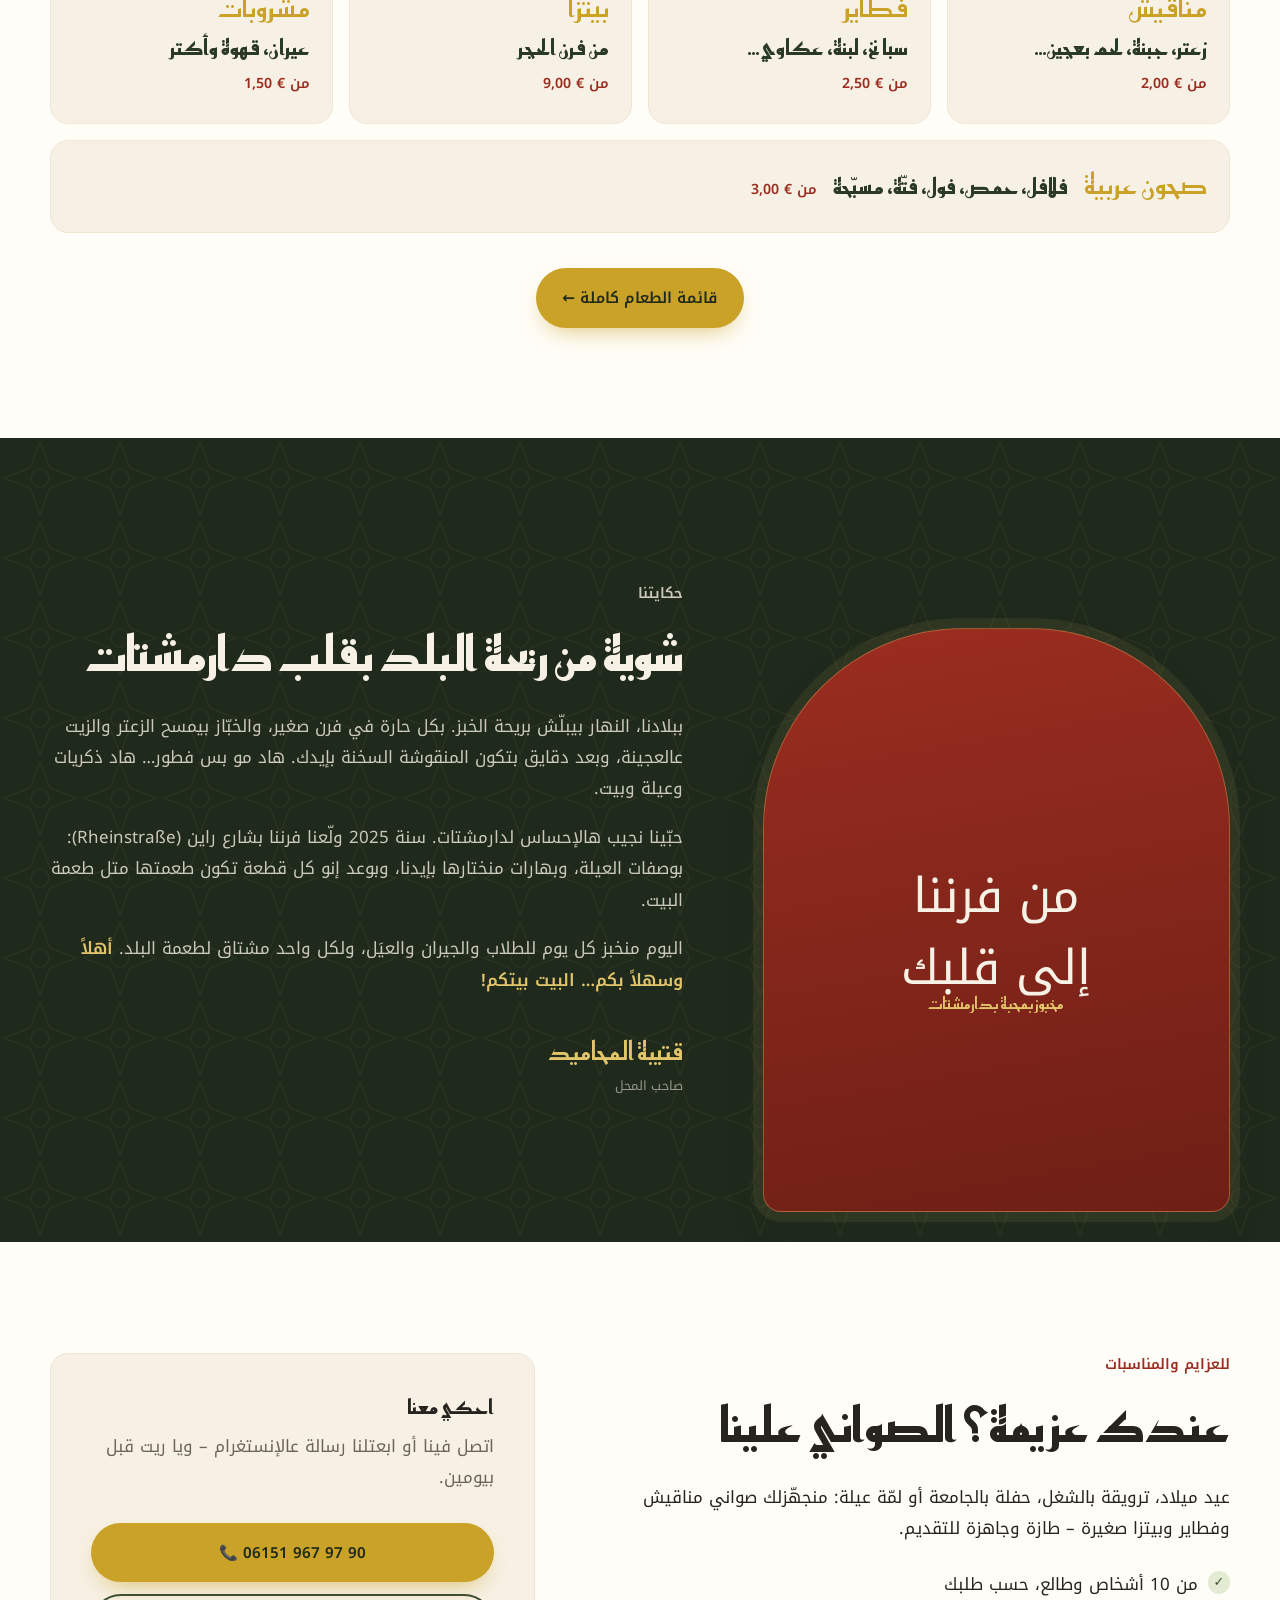
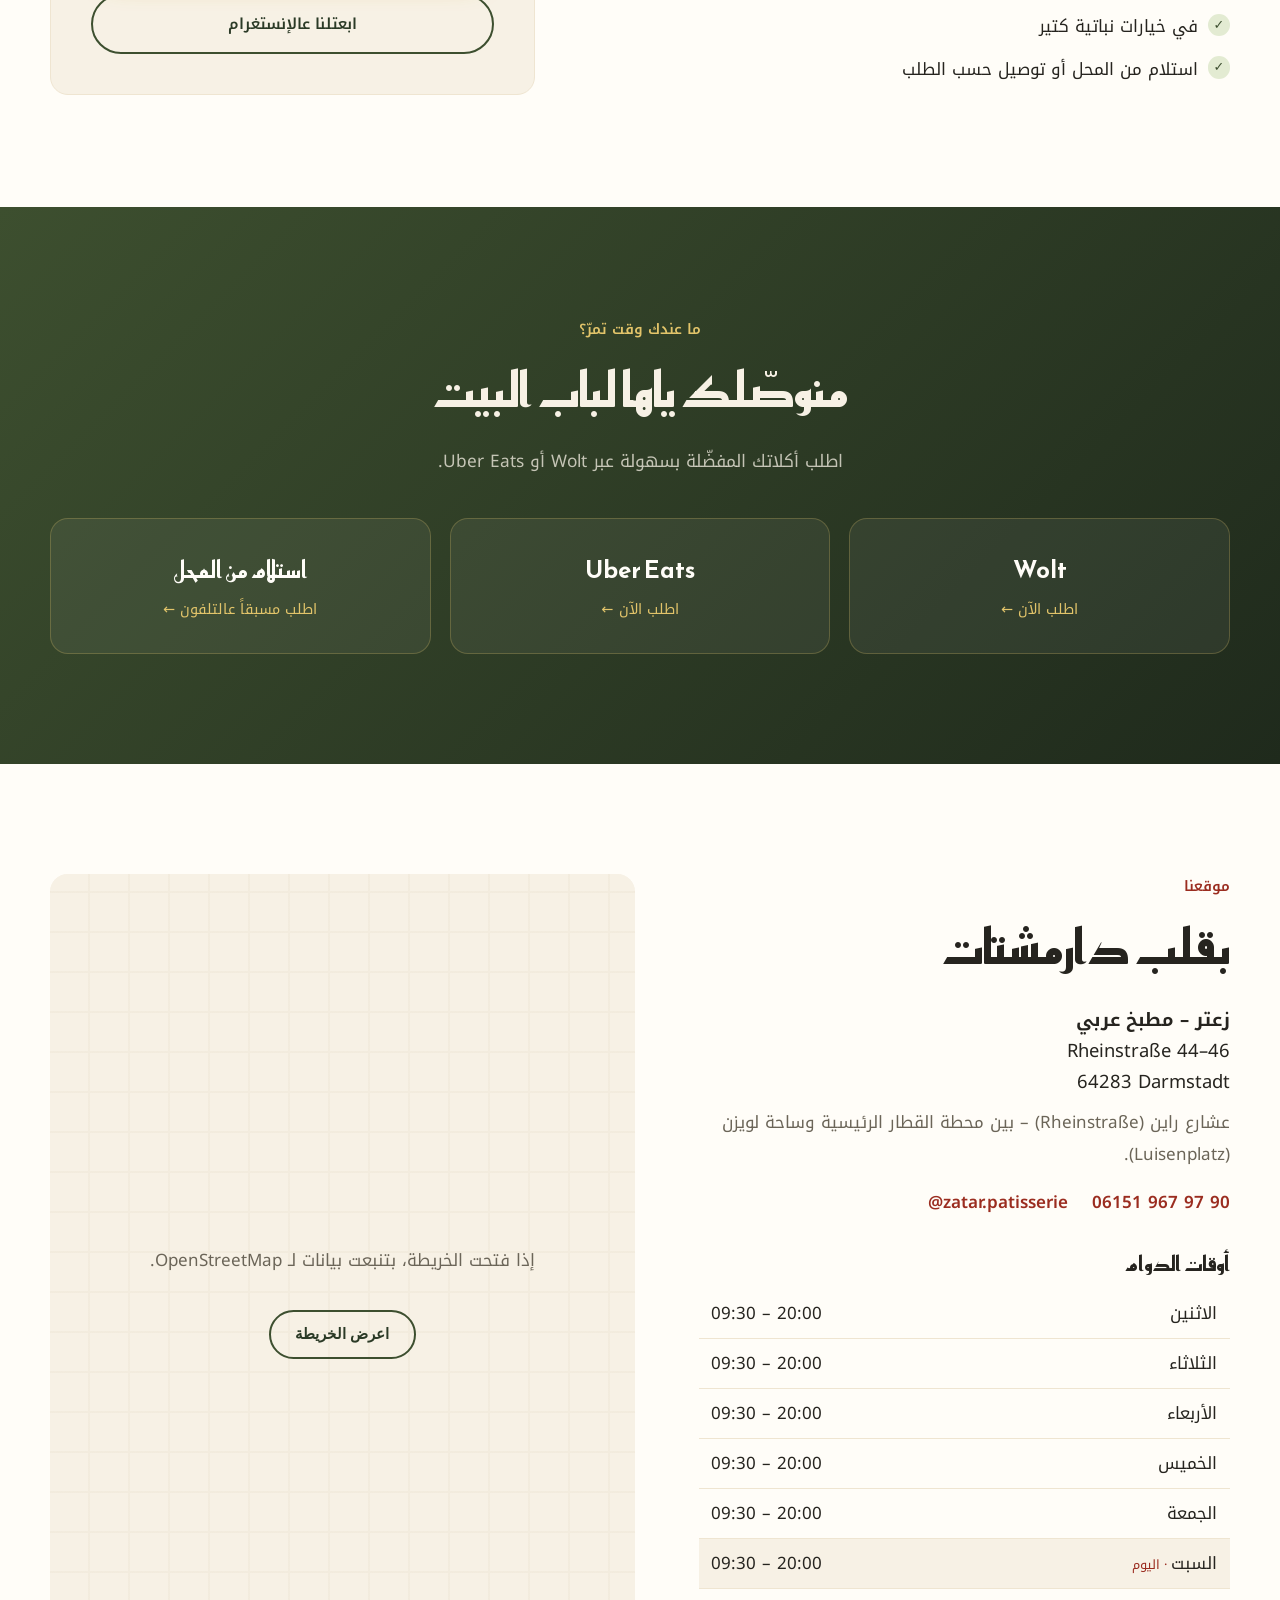
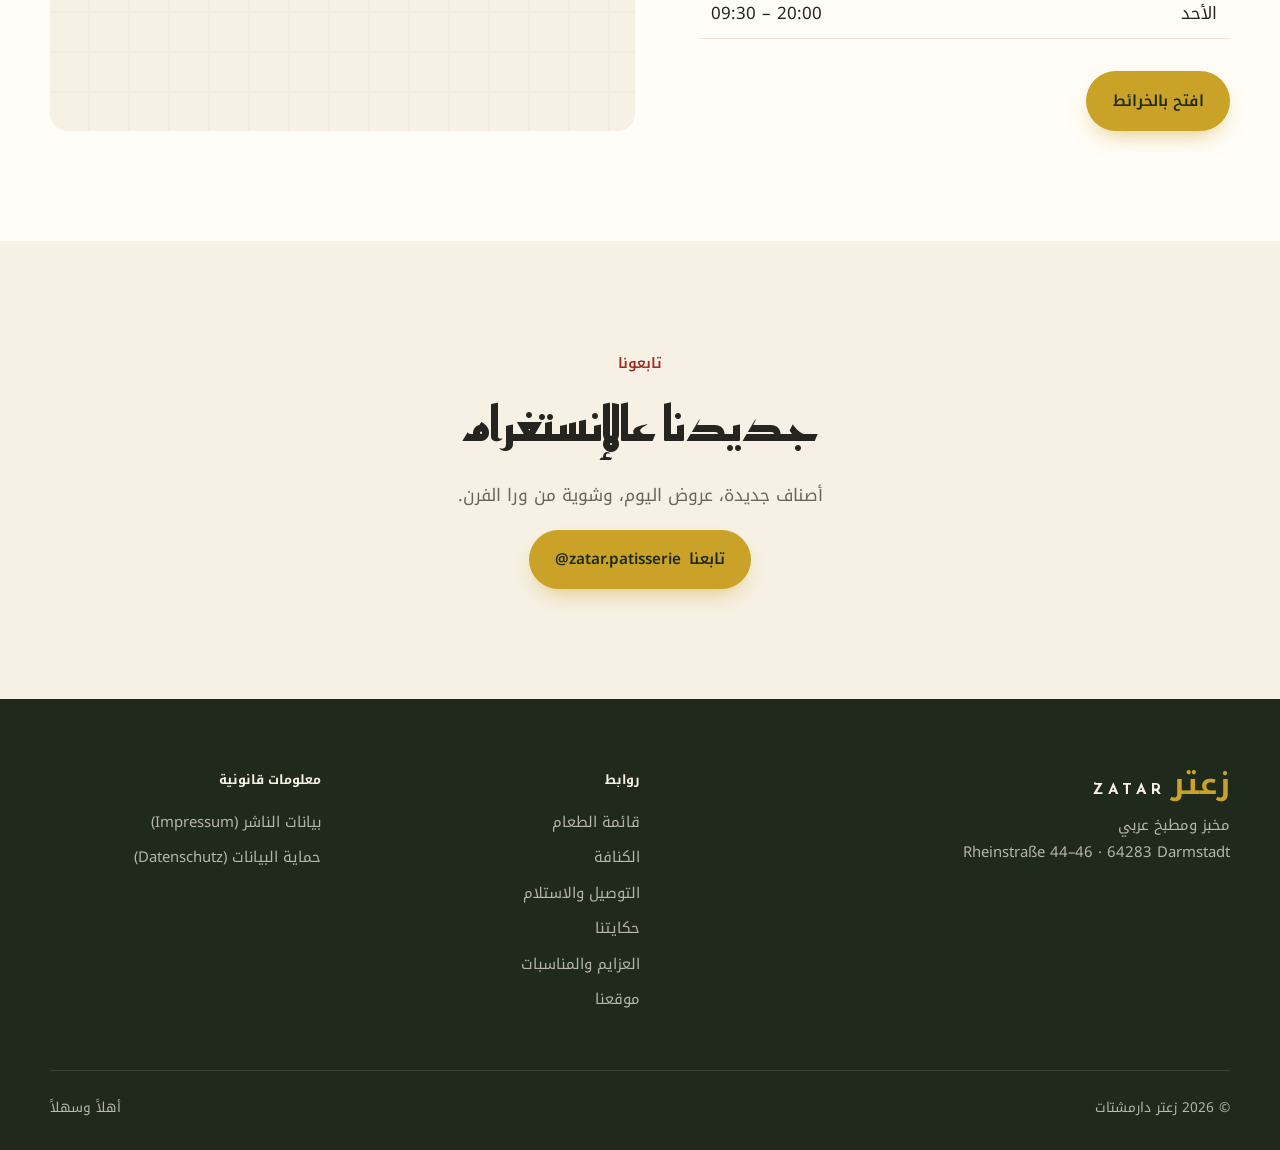
==== commit de394385: "Schriften lokal statt Google Fonts, Datenschutz: Cloudflare + Sprachwahl; Künefe: ruhige Standbilder" ====
--- a/ar/index.html
+++ b/ar/index.html
@@ -19,9 +19,7 @@
   <meta property="og:locale" content="ar_AR">
 
   <link rel="icon" href="../images/favicon.svg" type="image/svg+xml">
-  <link rel="preconnect" href="https://fonts.googleapis.com">
-  <link rel="preconnect" href="https://fonts.gstatic.com" crossorigin>
-  <link href="https://fonts.googleapis.com/css2?family=Inter:wght@400;500;600&family=Noto+Kufi+Arabic:wght@400;500;600;700&family=Reem+Kufi:wght@500;700&display=swap" rel="stylesheet">
+  <link rel="stylesheet" href="../css/fonts.css">
   <link rel="stylesheet" href="../css/style.css">
   <link rel="stylesheet" href="../css/rtl.css">
 
--- a/css/fonts.css
+++ b/css/fonts.css
@@ -0,0 +1,272 @@
+/* Schriften lokal eingebunden (DSGVO: keine Verbindung zu Google beim Seitenaufruf).
+   Quelle: Google Fonts (SIL Open Font License). Nur die Zeichensätze latin, latin-ext, arabic. */
+/* Fraunces – latin-ext */
+@font-face {
+  font-family: 'Fraunces';
+  font-style: normal;
+  font-weight: 400;
+  font-display: swap;
+  src: url(../fonts/fraunces-latin-ext-0.woff2) format('woff2');
+  unicode-range: U+0100-02BA, U+02BD-02C5, U+02C7-02CC, U+02CE-02D7, U+02DD-02FF, U+0304, U+0308, U+0329, U+1D00-1DBF, U+1E00-1E9F, U+1EF2-1EFF, U+2020, U+20A0-20AB, U+20AD-20C4, U+2113, U+2C60-2C7F, U+A720-A7FF;
+}
+/* Fraunces – latin */
+@font-face {
+  font-family: 'Fraunces';
+  font-style: normal;
+  font-weight: 400;
+  font-display: swap;
+  src: url(../fonts/fraunces-latin-1.woff2) format('woff2');
+  unicode-range: U+0000-00FF, U+0131, U+0152-0153, U+02BB-02BC, U+02C6, U+02DA, U+02DC, U+0304, U+0308, U+0329, U+2000-206F, U+20AC, U+2122, U+2191, U+2193, U+2212, U+2215, U+FEFF, U+FFFD;
+}
+/* Fraunces – latin-ext */
+@font-face {
+  font-family: 'Fraunces';
+  font-style: normal;
+  font-weight: 600;
+  font-display: swap;
+  src: url(../fonts/fraunces-latin-ext-0.woff2) format('woff2');
+  unicode-range: U+0100-02BA, U+02BD-02C5, U+02C7-02CC, U+02CE-02D7, U+02DD-02FF, U+0304, U+0308, U+0329, U+1D00-1DBF, U+1E00-1E9F, U+1EF2-1EFF, U+2020, U+20A0-20AB, U+20AD-20C4, U+2113, U+2C60-2C7F, U+A720-A7FF;
+}
+/* Fraunces – latin */
+@font-face {
+  font-family: 'Fraunces';
+  font-style: normal;
+  font-weight: 600;
+  font-display: swap;
+  src: url(../fonts/fraunces-latin-1.woff2) format('woff2');
+  unicode-range: U+0000-00FF, U+0131, U+0152-0153, U+02BB-02BC, U+02C6, U+02DA, U+02DC, U+0304, U+0308, U+0329, U+2000-206F, U+20AC, U+2122, U+2191, U+2193, U+2212, U+2215, U+FEFF, U+FFFD;
+}
+/* Fraunces – latin-ext */
+@font-face {
+  font-family: 'Fraunces';
+  font-style: normal;
+  font-weight: 700;
+  font-display: swap;
+  src: url(../fonts/fraunces-latin-ext-0.woff2) format('woff2');
+  unicode-range: U+0100-02BA, U+02BD-02C5, U+02C7-02CC, U+02CE-02D7, U+02DD-02FF, U+0304, U+0308, U+0329, U+1D00-1DBF, U+1E00-1E9F, U+1EF2-1EFF, U+2020, U+20A0-20AB, U+20AD-20C4, U+2113, U+2C60-2C7F, U+A720-A7FF;
+}
+/* Fraunces – latin */
+@font-face {
+  font-family: 'Fraunces';
+  font-style: normal;
+  font-weight: 700;
+  font-display: swap;
+  src: url(../fonts/fraunces-latin-1.woff2) format('woff2');
+  unicode-range: U+0000-00FF, U+0131, U+0152-0153, U+02BB-02BC, U+02C6, U+02DA, U+02DC, U+0304, U+0308, U+0329, U+2000-206F, U+20AC, U+2122, U+2191, U+2193, U+2212, U+2215, U+FEFF, U+FFFD;
+}
+/* Inter – latin-ext */
+@font-face {
+  font-family: 'Inter';
+  font-style: normal;
+  font-weight: 400;
+  font-display: swap;
+  src: url(../fonts/inter-latin-ext-2.woff2) format('woff2');
+  unicode-range: U+0100-02BA, U+02BD-02C5, U+02C7-02CC, U+02CE-02D7, U+02DD-02FF, U+0304, U+0308, U+0329, U+1D00-1DBF, U+1E00-1E9F, U+1EF2-1EFF, U+2020, U+20A0-20AB, U+20AD-20C4, U+2113, U+2C60-2C7F, U+A720-A7FF;
+}
+/* Inter – latin */
+@font-face {
+  font-family: 'Inter';
+  font-style: normal;
+  font-weight: 400;
+  font-display: swap;
+  src: url(../fonts/inter-latin-3.woff2) format('woff2');
+  unicode-range: U+0000-00FF, U+0131, U+0152-0153, U+02BB-02BC, U+02C6, U+02DA, U+02DC, U+0304, U+0308, U+0329, U+2000-206F, U+20AC, U+2122, U+2191, U+2193, U+2212, U+2215, U+FEFF, U+FFFD;
+}
+/* Inter – latin-ext */
+@font-face {
+  font-family: 'Inter';
+  font-style: normal;
+  font-weight: 500;
+  font-display: swap;
+  src: url(../fonts/inter-latin-ext-2.woff2) format('woff2');
+  unicode-range: U+0100-02BA, U+02BD-02C5, U+02C7-02CC, U+02CE-02D7, U+02DD-02FF, U+0304, U+0308, U+0329, U+1D00-1DBF, U+1E00-1E9F, U+1EF2-1EFF, U+2020, U+20A0-20AB, U+20AD-20C4, U+2113, U+2C60-2C7F, U+A720-A7FF;
+}
+/* Inter – latin */
+@font-face {
+  font-family: 'Inter';
+  font-style: normal;
+  font-weight: 500;
+  font-display: swap;
+  src: url(../fonts/inter-latin-3.woff2) format('woff2');
+  unicode-range: U+0000-00FF, U+0131, U+0152-0153, U+02BB-02BC, U+02C6, U+02DA, U+02DC, U+0304, U+0308, U+0329, U+2000-206F, U+20AC, U+2122, U+2191, U+2193, U+2212, U+2215, U+FEFF, U+FFFD;
+}
+/* Inter – latin-ext */
+@font-face {
+  font-family: 'Inter';
+  font-style: normal;
+  font-weight: 600;
+  font-display: swap;
+  src: url(../fonts/inter-latin-ext-2.woff2) format('woff2');
+  unicode-range: U+0100-02BA, U+02BD-02C5, U+02C7-02CC, U+02CE-02D7, U+02DD-02FF, U+0304, U+0308, U+0329, U+1D00-1DBF, U+1E00-1E9F, U+1EF2-1EFF, U+2020, U+20A0-20AB, U+20AD-20C4, U+2113, U+2C60-2C7F, U+A720-A7FF;
+}
+/* Inter – latin */
+@font-face {
+  font-family: 'Inter';
+  font-style: normal;
+  font-weight: 600;
+  font-display: swap;
+  src: url(../fonts/inter-latin-3.woff2) format('woff2');
+  unicode-range: U+0000-00FF, U+0131, U+0152-0153, U+02BB-02BC, U+02C6, U+02DA, U+02DC, U+0304, U+0308, U+0329, U+2000-206F, U+20AC, U+2122, U+2191, U+2193, U+2212, U+2215, U+FEFF, U+FFFD;
+}
+/* Noto Kufi Arabic – arabic */
+@font-face {
+  font-family: 'Noto Kufi Arabic';
+  font-style: normal;
+  font-weight: 400;
+  font-display: swap;
+  src: url(../fonts/noto-kufi-arabic-arabic-4.woff2) format('woff2');
+  unicode-range: U+0600-06FF, U+0750-077F, U+0870-0891, U+0897-08E1, U+08E3-08FF, U+200C-200E, U+2010-2011, U+204F, U+2E41, U+FB50-FDFF, U+FE70-FE74, U+FE76-FEFC, U+102E0-102FB, U+10E60-10E7E, U+10EC2-10EC7, U+10EC9-10EEE, U+10EF0-10EFF, U+1EE00-1EE03, U+1EE05-1EE1F, U+1EE21-1EE22, U+1EE24, U+1EE27, U+1EE29-1EE32, U+1EE34-1EE37, U+1EE39, U+1EE3B, U+1EE42, U+1EE47, U+1EE49, U+1EE4B, U+1EE4D-1EE4F, U+1EE51-1EE52, U+1EE54, U+1EE57, U+1EE59, U+1EE5B, U+1EE5D, U+1EE5F, U+1EE61-1EE62, U+1EE64, U+1EE67-1EE6A, U+1EE6C-1EE72, U+1EE74-1EE77, U+1EE79-1EE7C, U+1EE7E, U+1EE80-1EE89, U+1EE8B-1EE9B, U+1EEA1-1EEA3, U+1EEA5-1EEA9, U+1EEAB-1EEBB, U+1EEF0-1EEF1;
+}
+/* Noto Kufi Arabic – latin-ext */
+@font-face {
+  font-family: 'Noto Kufi Arabic';
+  font-style: normal;
+  font-weight: 400;
+  font-display: swap;
+  src: url(../fonts/noto-kufi-arabic-latin-ext-5.woff2) format('woff2');
+  unicode-range: U+0100-02BA, U+02BD-02C5, U+02C7-02CC, U+02CE-02D7, U+02DD-02FF, U+0304, U+0308, U+0329, U+1D00-1DBF, U+1E00-1E9F, U+1EF2-1EFF, U+2020, U+20A0-20AB, U+20AD-20C4, U+2113, U+2C60-2C7F, U+A720-A7FF;
+}
+/* Noto Kufi Arabic – latin */
+@font-face {
+  font-family: 'Noto Kufi Arabic';
+  font-style: normal;
+  font-weight: 400;
+  font-display: swap;
+  src: url(../fonts/noto-kufi-arabic-latin-6.woff2) format('woff2');
+  unicode-range: U+0000-00FF, U+0131, U+0152-0153, U+02BB-02BC, U+02C6, U+02DA, U+02DC, U+0304, U+0308, U+0329, U+2000-206F, U+20AC, U+2122, U+2191, U+2193, U+2212, U+2215, U+FEFF, U+FFFD;
+}
+/* Noto Kufi Arabic – arabic */
+@font-face {
+  font-family: 'Noto Kufi Arabic';
+  font-style: normal;
+  font-weight: 500;
+  font-display: swap;
+  src: url(../fonts/noto-kufi-arabic-arabic-4.woff2) format('woff2');
+  unicode-range: U+0600-06FF, U+0750-077F, U+0870-0891, U+0897-08E1, U+08E3-08FF, U+200C-200E, U+2010-2011, U+204F, U+2E41, U+FB50-FDFF, U+FE70-FE74, U+FE76-FEFC, U+102E0-102FB, U+10E60-10E7E, U+10EC2-10EC7, U+10EC9-10EEE, U+10EF0-10EFF, U+1EE00-1EE03, U+1EE05-1EE1F, U+1EE21-1EE22, U+1EE24, U+1EE27, U+1EE29-1EE32, U+1EE34-1EE37, U+1EE39, U+1EE3B, U+1EE42, U+1EE47, U+1EE49, U+1EE4B, U+1EE4D-1EE4F, U+1EE51-1EE52, U+1EE54, U+1EE57, U+1EE59, U+1EE5B, U+1EE5D, U+1EE5F, U+1EE61-1EE62, U+1EE64, U+1EE67-1EE6A, U+1EE6C-1EE72, U+1EE74-1EE77, U+1EE79-1EE7C, U+1EE7E, U+1EE80-1EE89, U+1EE8B-1EE9B, U+1EEA1-1EEA3, U+1EEA5-1EEA9, U+1EEAB-1EEBB, U+1EEF0-1EEF1;
+}
+/* Noto Kufi Arabic – latin-ext */
+@font-face {
+  font-family: 'Noto Kufi Arabic';
+  font-style: normal;
+  font-weight: 500;
+  font-display: swap;
+  src: url(../fonts/noto-kufi-arabic-latin-ext-5.woff2) format('woff2');
+  unicode-range: U+0100-02BA, U+02BD-02C5, U+02C7-02CC, U+02CE-02D7, U+02DD-02FF, U+0304, U+0308, U+0329, U+1D00-1DBF, U+1E00-1E9F, U+1EF2-1EFF, U+2020, U+20A0-20AB, U+20AD-20C4, U+2113, U+2C60-2C7F, U+A720-A7FF;
+}
+/* Noto Kufi Arabic – latin */
+@font-face {
+  font-family: 'Noto Kufi Arabic';
+  font-style: normal;
+  font-weight: 500;
+  font-display: swap;
+  src: url(../fonts/noto-kufi-arabic-latin-6.woff2) format('woff2');
+  unicode-range: U+0000-00FF, U+0131, U+0152-0153, U+02BB-02BC, U+02C6, U+02DA, U+02DC, U+0304, U+0308, U+0329, U+2000-206F, U+20AC, U+2122, U+2191, U+2193, U+2212, U+2215, U+FEFF, U+FFFD;
+}
+/* Noto Kufi Arabic – arabic */
+@font-face {
+  font-family: 'Noto Kufi Arabic';
+  font-style: normal;
+  font-weight: 600;
+  font-display: swap;
+  src: url(../fonts/noto-kufi-arabic-arabic-4.woff2) format('woff2');
+  unicode-range: U+0600-06FF, U+0750-077F, U+0870-0891, U+0897-08E1, U+08E3-08FF, U+200C-200E, U+2010-2011, U+204F, U+2E41, U+FB50-FDFF, U+FE70-FE74, U+FE76-FEFC, U+102E0-102FB, U+10E60-10E7E, U+10EC2-10EC7, U+10EC9-10EEE, U+10EF0-10EFF, U+1EE00-1EE03, U+1EE05-1EE1F, U+1EE21-1EE22, U+1EE24, U+1EE27, U+1EE29-1EE32, U+1EE34-1EE37, U+1EE39, U+1EE3B, U+1EE42, U+1EE47, U+1EE49, U+1EE4B, U+1EE4D-1EE4F, U+1EE51-1EE52, U+1EE54, U+1EE57, U+1EE59, U+1EE5B, U+1EE5D, U+1EE5F, U+1EE61-1EE62, U+1EE64, U+1EE67-1EE6A, U+1EE6C-1EE72, U+1EE74-1EE77, U+1EE79-1EE7C, U+1EE7E, U+1EE80-1EE89, U+1EE8B-1EE9B, U+1EEA1-1EEA3, U+1EEA5-1EEA9, U+1EEAB-1EEBB, U+1EEF0-1EEF1;
+}
+/* Noto Kufi Arabic – latin-ext */
+@font-face {
+  font-family: 'Noto Kufi Arabic';
+  font-style: normal;
+  font-weight: 600;
+  font-display: swap;
+  src: url(../fonts/noto-kufi-arabic-latin-ext-5.woff2) format('woff2');
+  unicode-range: U+0100-02BA, U+02BD-02C5, U+02C7-02CC, U+02CE-02D7, U+02DD-02FF, U+0304, U+0308, U+0329, U+1D00-1DBF, U+1E00-1E9F, U+1EF2-1EFF, U+2020, U+20A0-20AB, U+20AD-20C4, U+2113, U+2C60-2C7F, U+A720-A7FF;
+}
+/* Noto Kufi Arabic – latin */
+@font-face {
+  font-family: 'Noto Kufi Arabic';
+  font-style: normal;
+  font-weight: 600;
+  font-display: swap;
+  src: url(../fonts/noto-kufi-arabic-latin-6.woff2) format('woff2');
+  unicode-range: U+0000-00FF, U+0131, U+0152-0153, U+02BB-02BC, U+02C6, U+02DA, U+02DC, U+0304, U+0308, U+0329, U+2000-206F, U+20AC, U+2122, U+2191, U+2193, U+2212, U+2215, U+FEFF, U+FFFD;
+}
+/* Noto Kufi Arabic – arabic */
+@font-face {
+  font-family: 'Noto Kufi Arabic';
+  font-style: normal;
+  font-weight: 700;
+  font-display: swap;
+  src: url(../fonts/noto-kufi-arabic-arabic-4.woff2) format('woff2');
+  unicode-range: U+0600-06FF, U+0750-077F, U+0870-0891, U+0897-08E1, U+08E3-08FF, U+200C-200E, U+2010-2011, U+204F, U+2E41, U+FB50-FDFF, U+FE70-FE74, U+FE76-FEFC, U+102E0-102FB, U+10E60-10E7E, U+10EC2-10EC7, U+10EC9-10EEE, U+10EF0-10EFF, U+1EE00-1EE03, U+1EE05-1EE1F, U+1EE21-1EE22, U+1EE24, U+1EE27, U+1EE29-1EE32, U+1EE34-1EE37, U+1EE39, U+1EE3B, U+1EE42, U+1EE47, U+1EE49, U+1EE4B, U+1EE4D-1EE4F, U+1EE51-1EE52, U+1EE54, U+1EE57, U+1EE59, U+1EE5B, U+1EE5D, U+1EE5F, U+1EE61-1EE62, U+1EE64, U+1EE67-1EE6A, U+1EE6C-1EE72, U+1EE74-1EE77, U+1EE79-1EE7C, U+1EE7E, U+1EE80-1EE89, U+1EE8B-1EE9B, U+1EEA1-1EEA3, U+1EEA5-1EEA9, U+1EEAB-1EEBB, U+1EEF0-1EEF1;
+}
+/* Noto Kufi Arabic – latin-ext */
+@font-face {
+  font-family: 'Noto Kufi Arabic';
+  font-style: normal;
+  font-weight: 700;
+  font-display: swap;
+  src: url(../fonts/noto-kufi-arabic-latin-ext-5.woff2) format('woff2');
+  unicode-range: U+0100-02BA, U+02BD-02C5, U+02C7-02CC, U+02CE-02D7, U+02DD-02FF, U+0304, U+0308, U+0329, U+1D00-1DBF, U+1E00-1E9F, U+1EF2-1EFF, U+2020, U+20A0-20AB, U+20AD-20C4, U+2113, U+2C60-2C7F, U+A720-A7FF;
+}
+/* Noto Kufi Arabic – latin */
+@font-face {
+  font-family: 'Noto Kufi Arabic';
+  font-style: normal;
+  font-weight: 700;
+  font-display: swap;
+  src: url(../fonts/noto-kufi-arabic-latin-6.woff2) format('woff2');
+  unicode-range: U+0000-00FF, U+0131, U+0152-0153, U+02BB-02BC, U+02C6, U+02DA, U+02DC, U+0304, U+0308, U+0329, U+2000-206F, U+20AC, U+2122, U+2191, U+2193, U+2212, U+2215, U+FEFF, U+FFFD;
+}
+/* Reem Kufi – arabic */
+@font-face {
+  font-family: 'Reem Kufi';
+  font-style: normal;
+  font-weight: 500;
+  font-display: swap;
+  src: url(../fonts/reem-kufi-arabic-7.woff2) format('woff2');
+  unicode-range: U+0600-06FF, U+0750-077F, U+0870-0891, U+0897-08E1, U+08E3-08FF, U+200C-200E, U+2010-2011, U+204F, U+2E41, U+FB50-FDFF, U+FE70-FE74, U+FE76-FEFC, U+102E0-102FB, U+10E60-10E7E, U+10EC2-10EC7, U+10EC9-10EEE, U+10EF0-10EFF, U+1EE00-1EE03, U+1EE05-1EE1F, U+1EE21-1EE22, U+1EE24, U+1EE27, U+1EE29-1EE32, U+1EE34-1EE37, U+1EE39, U+1EE3B, U+1EE42, U+1EE47, U+1EE49, U+1EE4B, U+1EE4D-1EE4F, U+1EE51-1EE52, U+1EE54, U+1EE57, U+1EE59, U+1EE5B, U+1EE5D, U+1EE5F, U+1EE61-1EE62, U+1EE64, U+1EE67-1EE6A, U+1EE6C-1EE72, U+1EE74-1EE77, U+1EE79-1EE7C, U+1EE7E, U+1EE80-1EE89, U+1EE8B-1EE9B, U+1EEA1-1EEA3, U+1EEA5-1EEA9, U+1EEAB-1EEBB, U+1EEF0-1EEF1;
+}
+/* Reem Kufi – latin-ext */
+@font-face {
+  font-family: 'Reem Kufi';
+  font-style: normal;
+  font-weight: 500;
+  font-display: swap;
+  src: url(../fonts/reem-kufi-latin-ext-8.woff2) format('woff2');
+  unicode-range: U+0100-02BA, U+02BD-02C5, U+02C7-02CC, U+02CE-02D7, U+02DD-02FF, U+0304, U+0308, U+0329, U+1D00-1DBF, U+1E00-1E9F, U+1EF2-1EFF, U+2020, U+20A0-20AB, U+20AD-20C4, U+2113, U+2C60-2C7F, U+A720-A7FF;
+}
+/* Reem Kufi – latin */
+@font-face {
+  font-family: 'Reem Kufi';
+  font-style: normal;
+  font-weight: 500;
+  font-display: swap;
+  src: url(../fonts/reem-kufi-latin-9.woff2) format('woff2');
+  unicode-range: U+0000-00FF, U+0131, U+0152-0153, U+02BB-02BC, U+02C6, U+02DA, U+02DC, U+0304, U+0308, U+0329, U+2000-206F, U+20AC, U+2122, U+2191, U+2193, U+2212, U+2215, U+FEFF, U+FFFD;
+}
+/* Reem Kufi – arabic */
+@font-face {
+  font-family: 'Reem Kufi';
+  font-style: normal;
+  font-weight: 700;
+  font-display: swap;
+  src: url(../fonts/reem-kufi-arabic-7.woff2) format('woff2');
+  unicode-range: U+0600-06FF, U+0750-077F, U+0870-0891, U+0897-08E1, U+08E3-08FF, U+200C-200E, U+2010-2011, U+204F, U+2E41, U+FB50-FDFF, U+FE70-FE74, U+FE76-FEFC, U+102E0-102FB, U+10E60-10E7E, U+10EC2-10EC7, U+10EC9-10EEE, U+10EF0-10EFF, U+1EE00-1EE03, U+1EE05-1EE1F, U+1EE21-1EE22, U+1EE24, U+1EE27, U+1EE29-1EE32, U+1EE34-1EE37, U+1EE39, U+1EE3B, U+1EE42, U+1EE47, U+1EE49, U+1EE4B, U+1EE4D-1EE4F, U+1EE51-1EE52, U+1EE54, U+1EE57, U+1EE59, U+1EE5B, U+1EE5D, U+1EE5F, U+1EE61-1EE62, U+1EE64, U+1EE67-1EE6A, U+1EE6C-1EE72, U+1EE74-1EE77, U+1EE79-1EE7C, U+1EE7E, U+1EE80-1EE89, U+1EE8B-1EE9B, U+1EEA1-1EEA3, U+1EEA5-1EEA9, U+1EEAB-1EEBB, U+1EEF0-1EEF1;
+}
+/* Reem Kufi – latin-ext */
+@font-face {
+  font-family: 'Reem Kufi';
+  font-style: normal;
+  font-weight: 700;
+  font-display: swap;
+  src: url(../fonts/reem-kufi-latin-ext-8.woff2) format('woff2');
+  unicode-range: U+0100-02BA, U+02BD-02C5, U+02C7-02CC, U+02CE-02D7, U+02DD-02FF, U+0304, U+0308, U+0329, U+1D00-1DBF, U+1E00-1E9F, U+1EF2-1EFF, U+2020, U+20A0-20AB, U+20AD-20C4, U+2113, U+2C60-2C7F, U+A720-A7FF;
+}
+/* Reem Kufi – latin */
+@font-face {
+  font-family: 'Reem Kufi';
+  font-style: normal;
+  font-weight: 700;
+  font-display: swap;
+  src: url(../fonts/reem-kufi-latin-9.woff2) format('woff2');
+  unicode-range: U+0000-00FF, U+0131, U+0152-0153, U+02BB-02BC, U+02C6, U+02DA, U+02DC, U+0304, U+0308, U+0329, U+2000-206F, U+20AC, U+2122, U+2191, U+2193, U+2212, U+2215, U+FEFF, U+FFFD;
+}
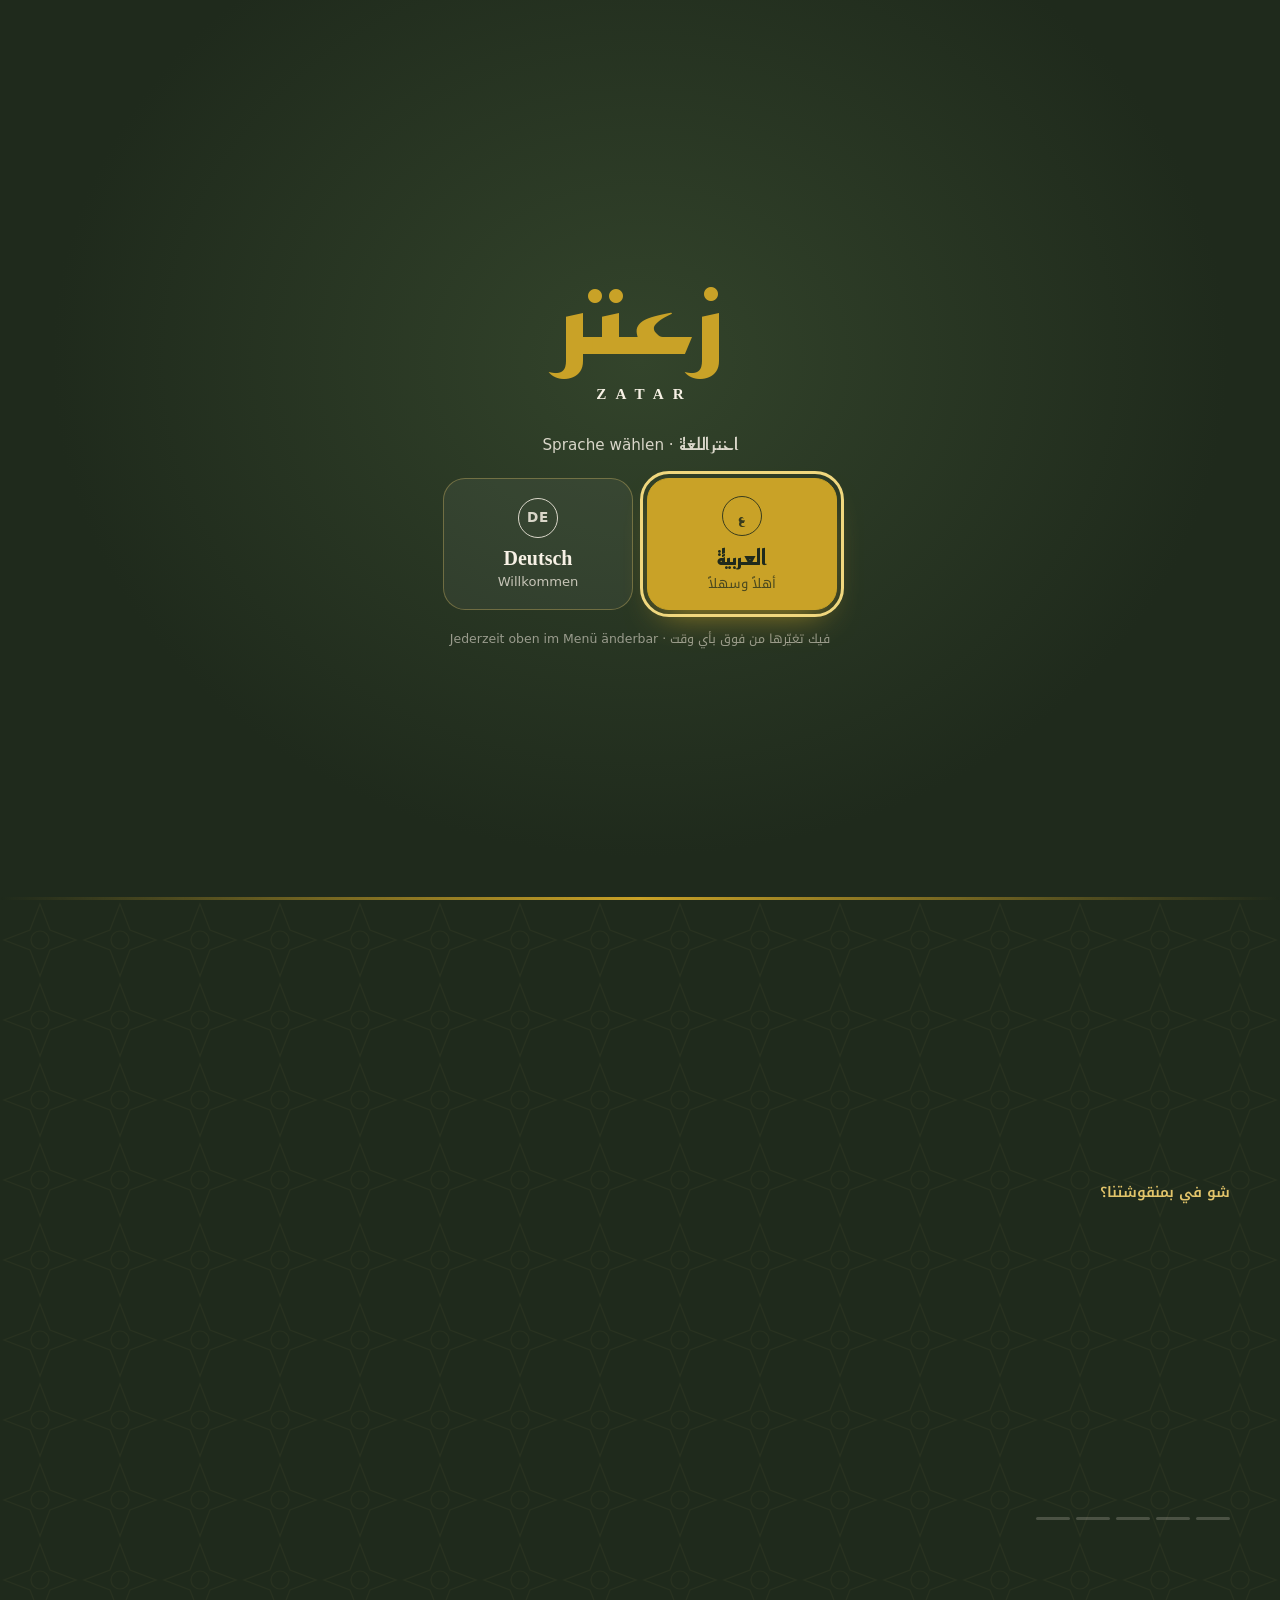
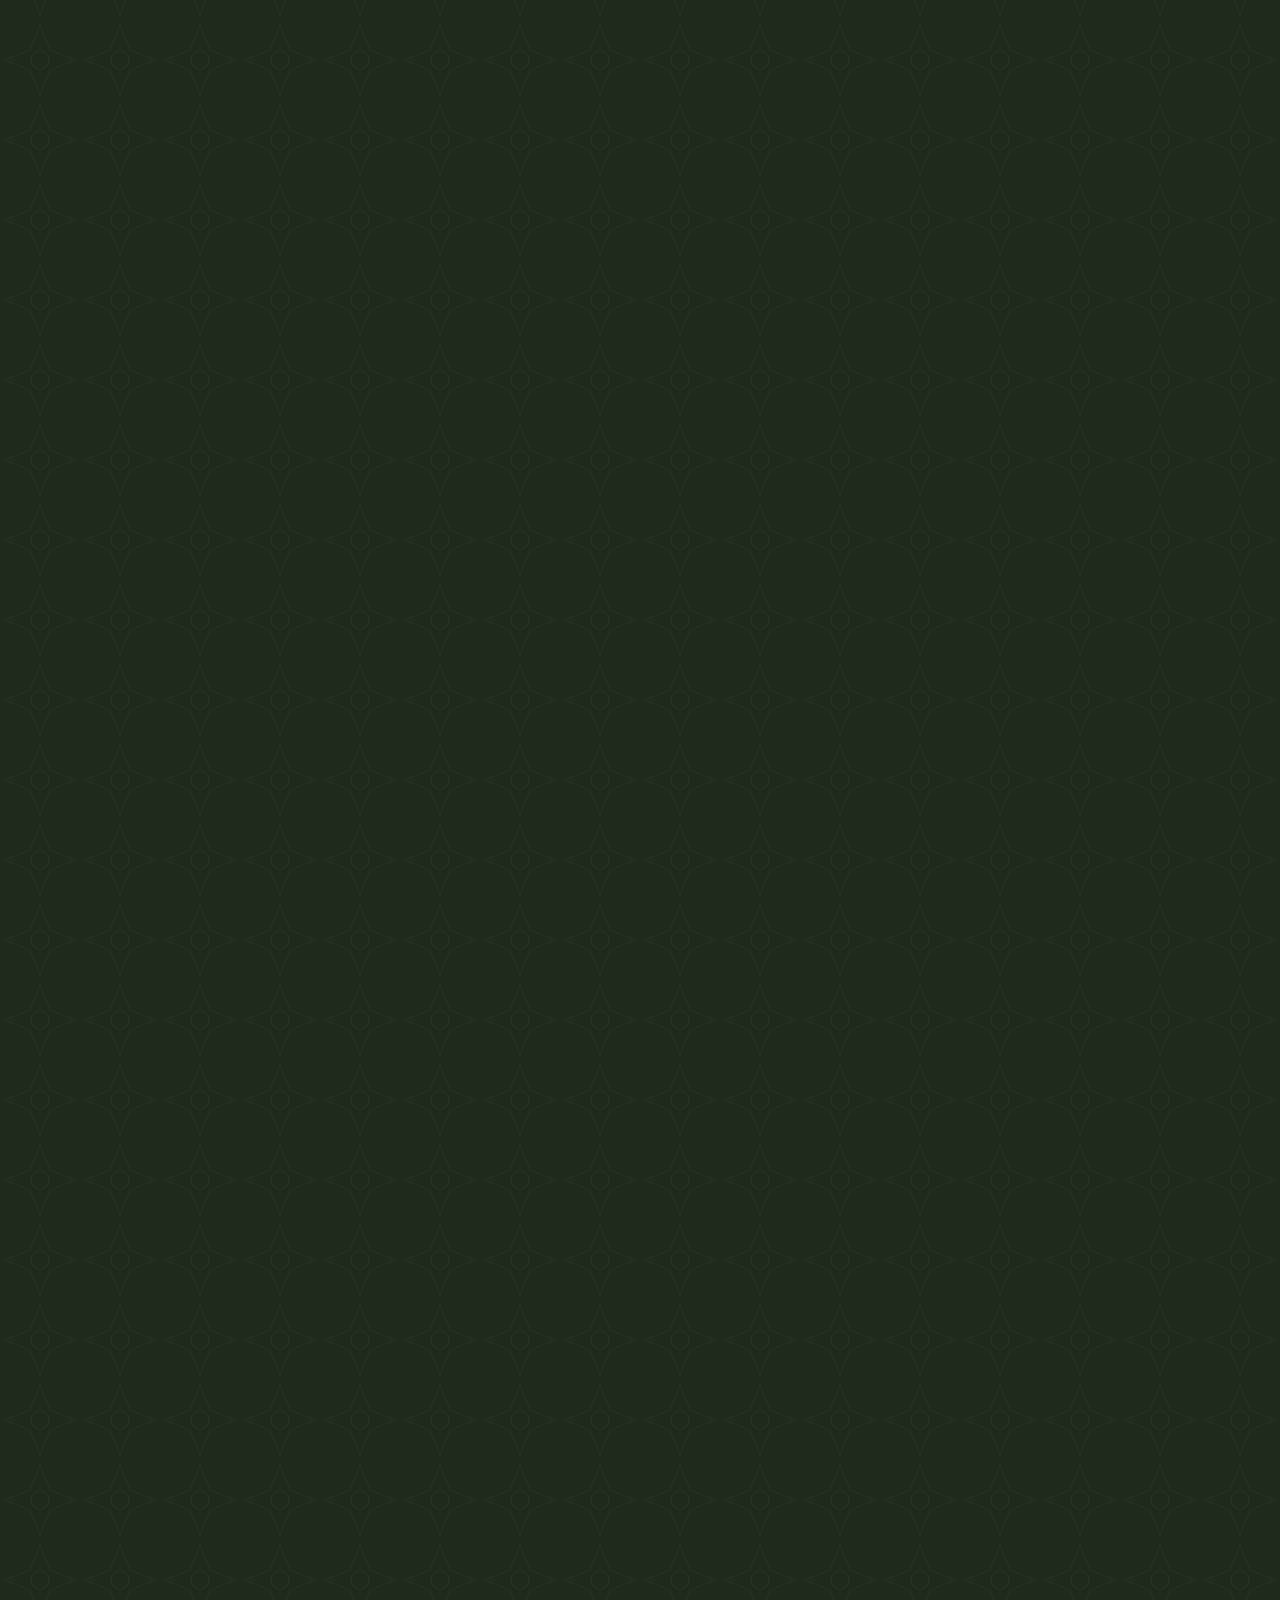
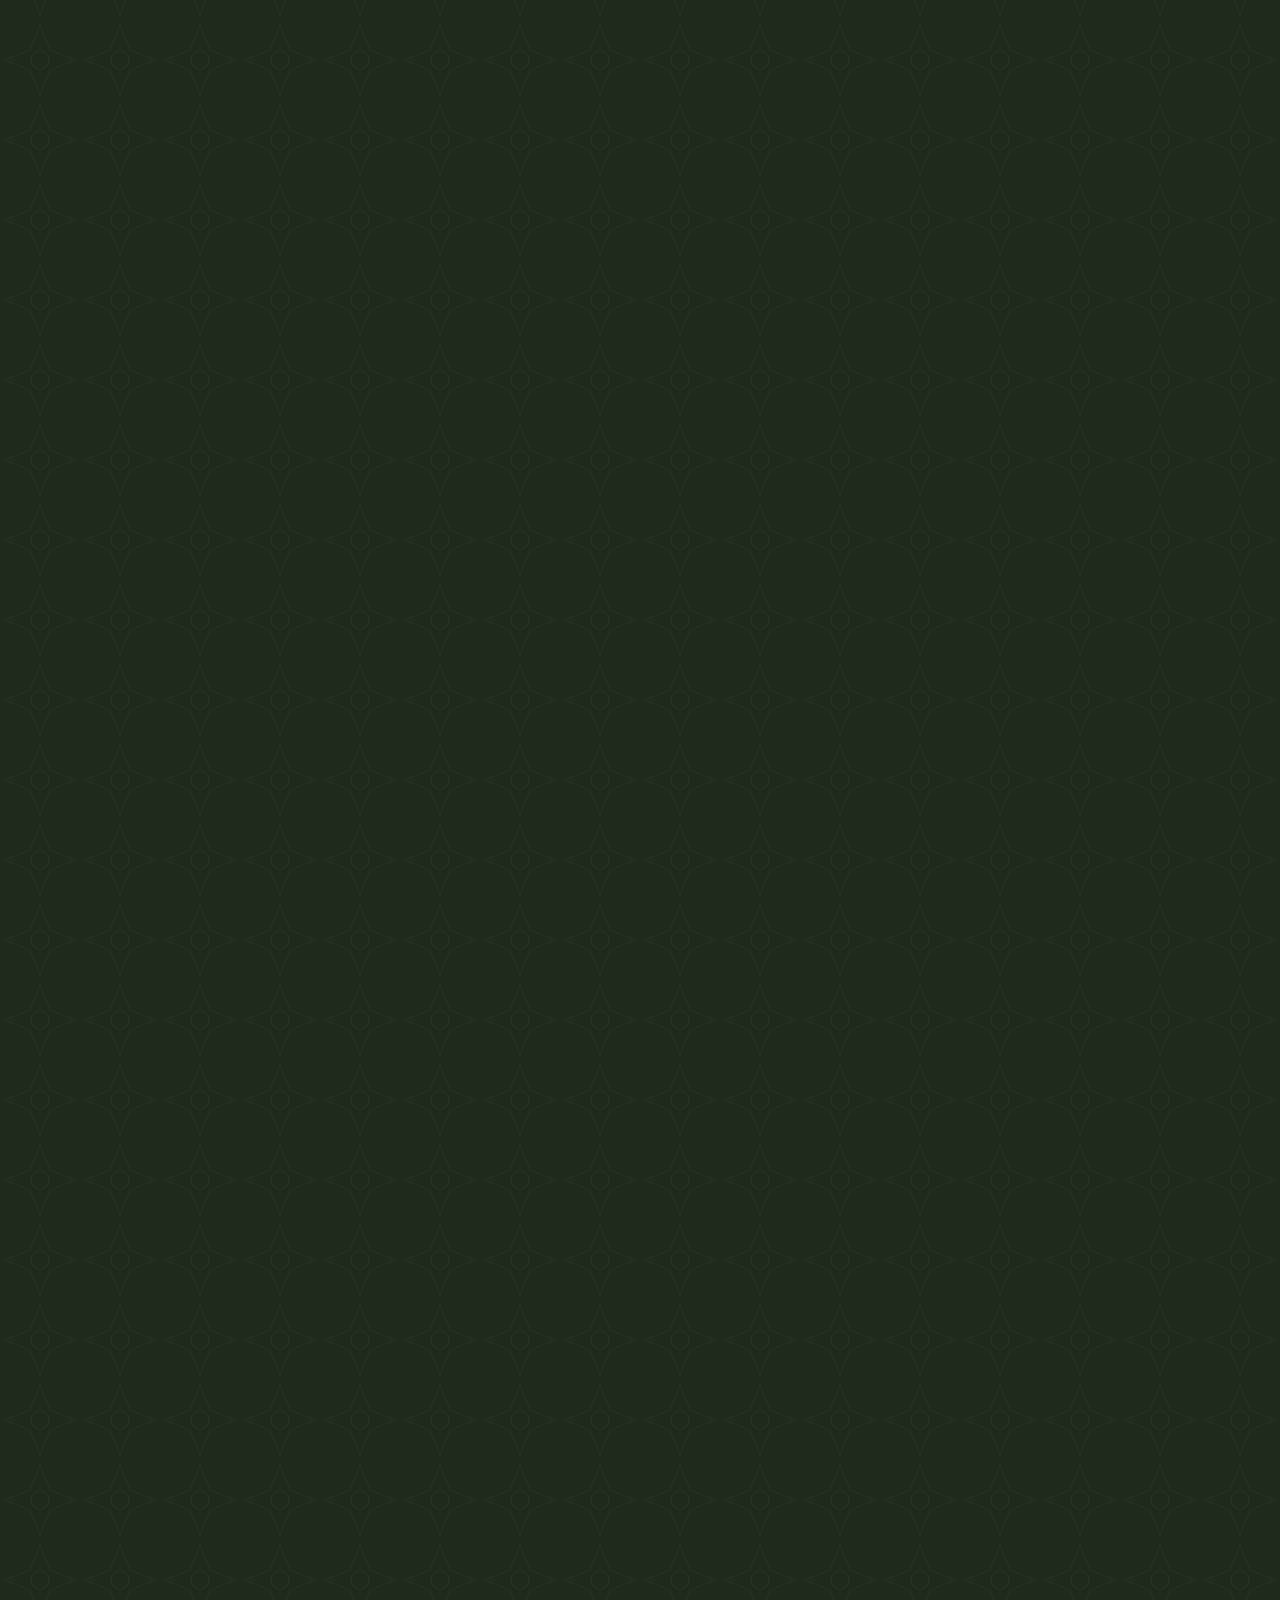
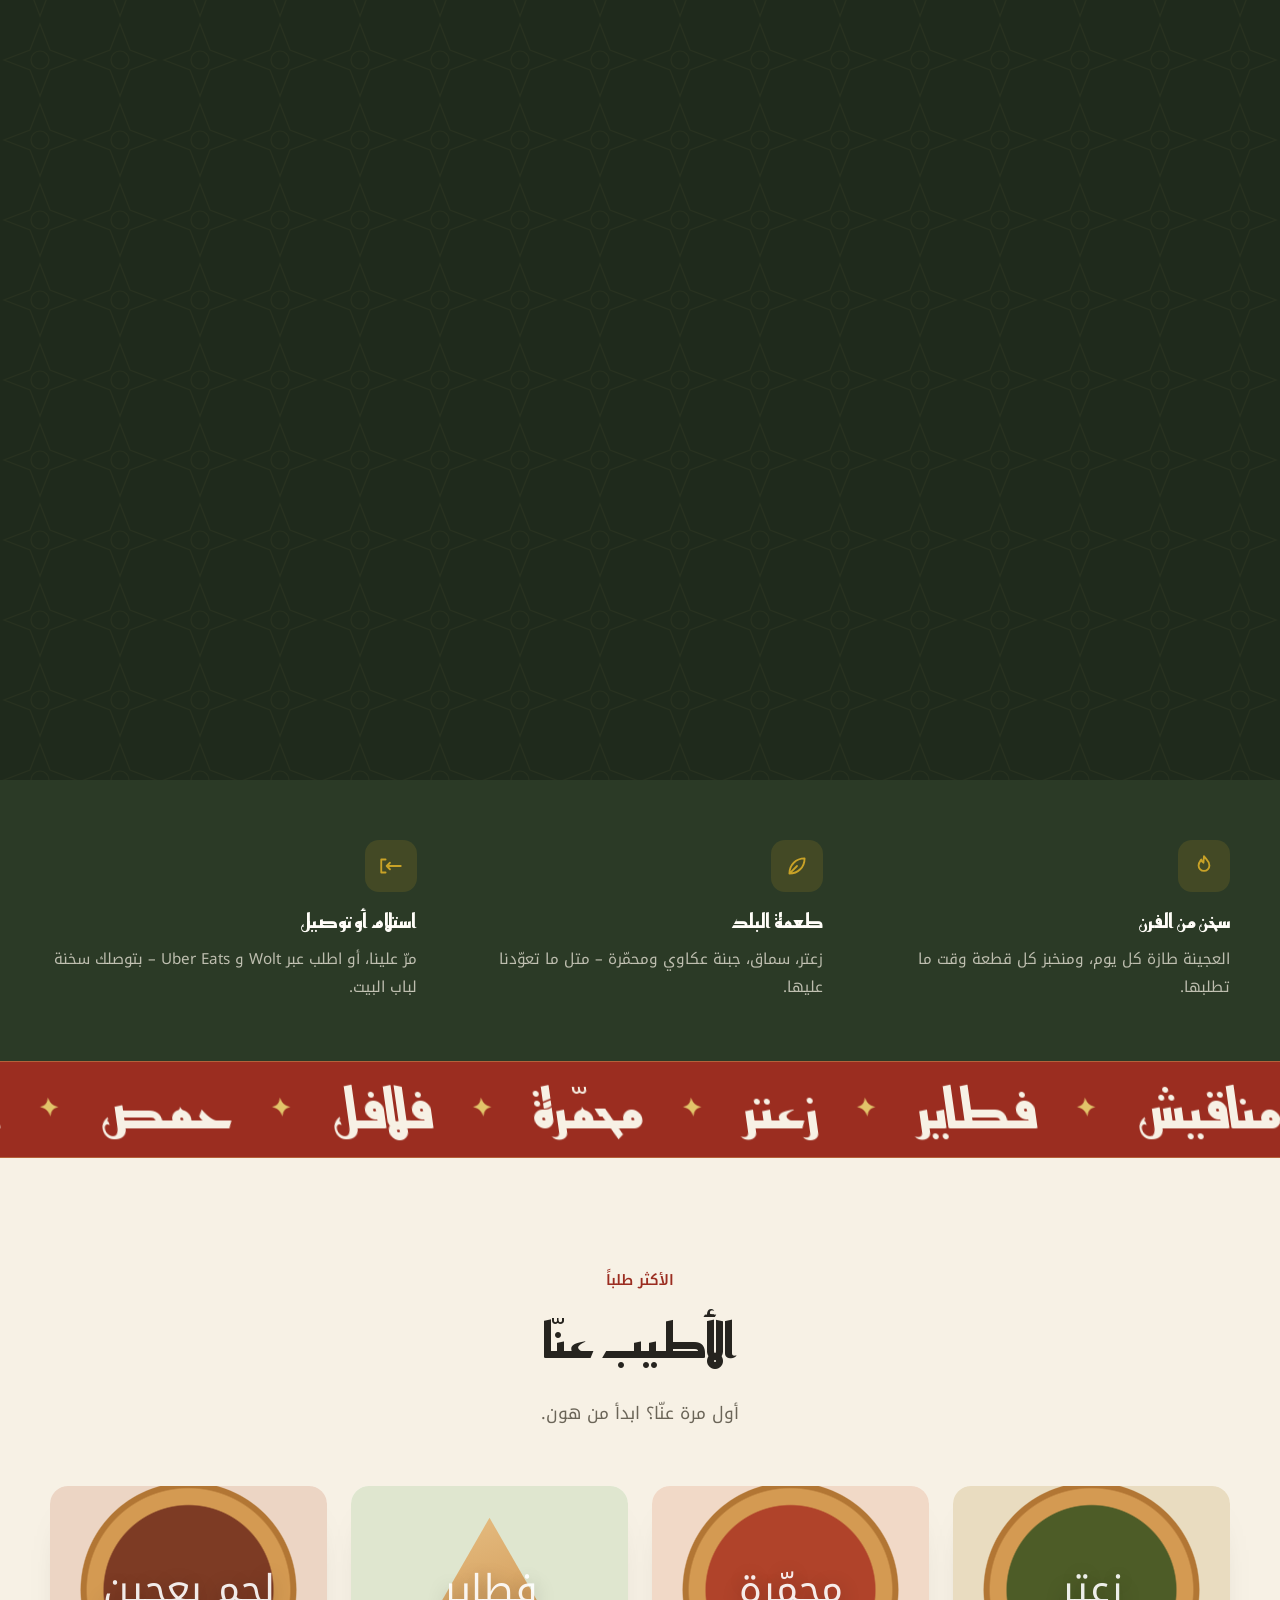
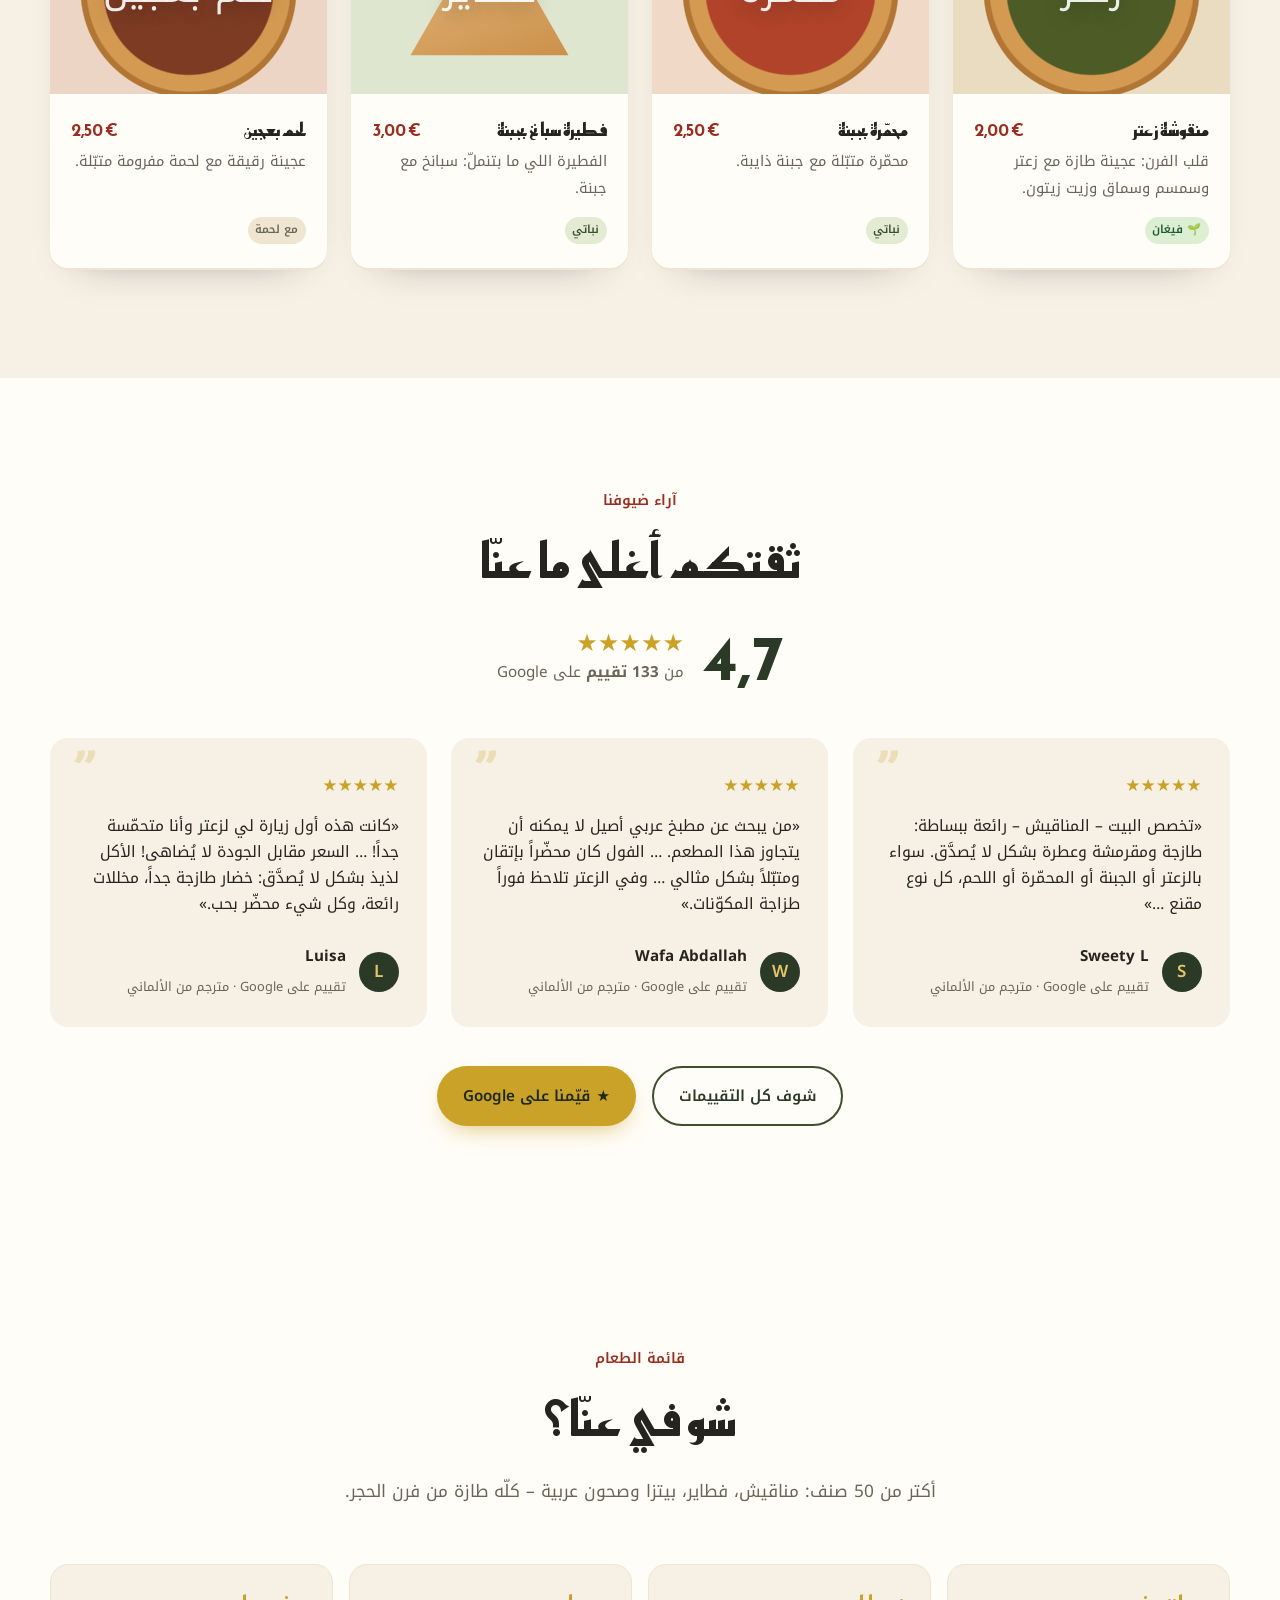
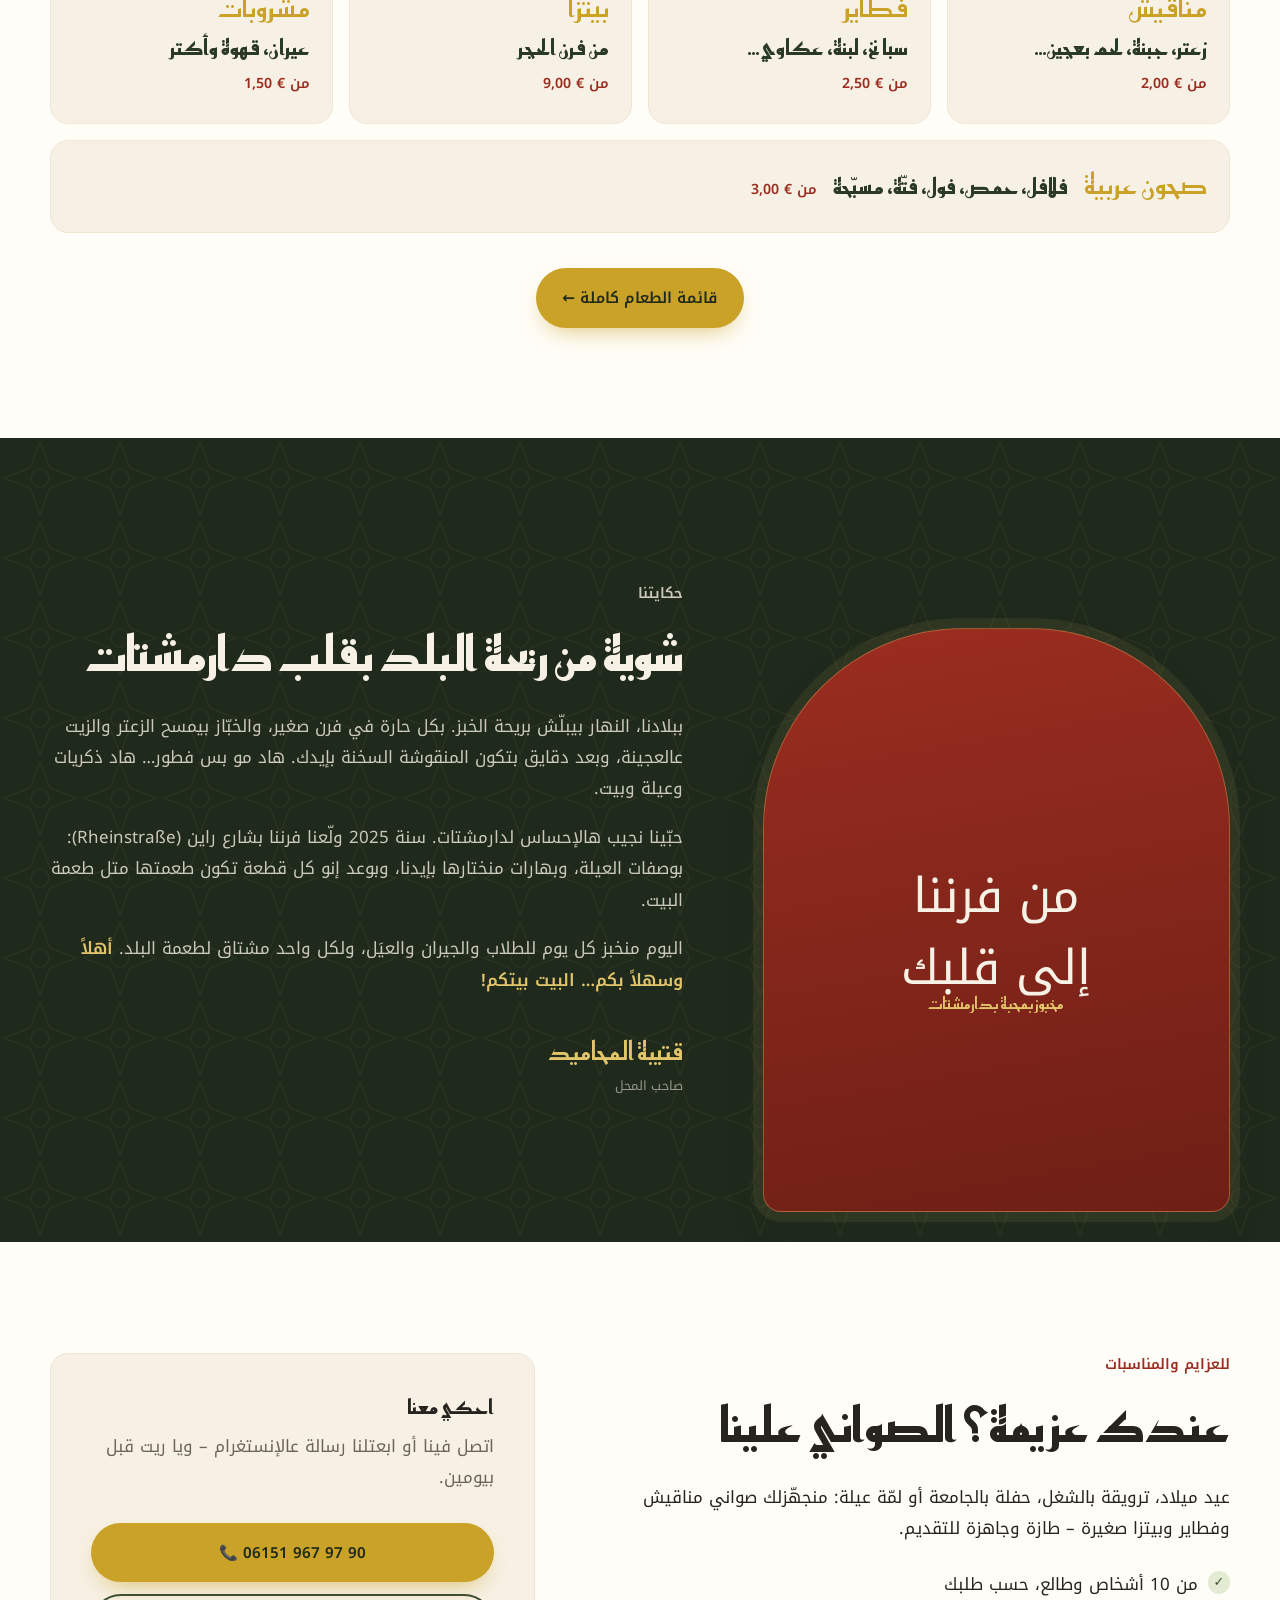
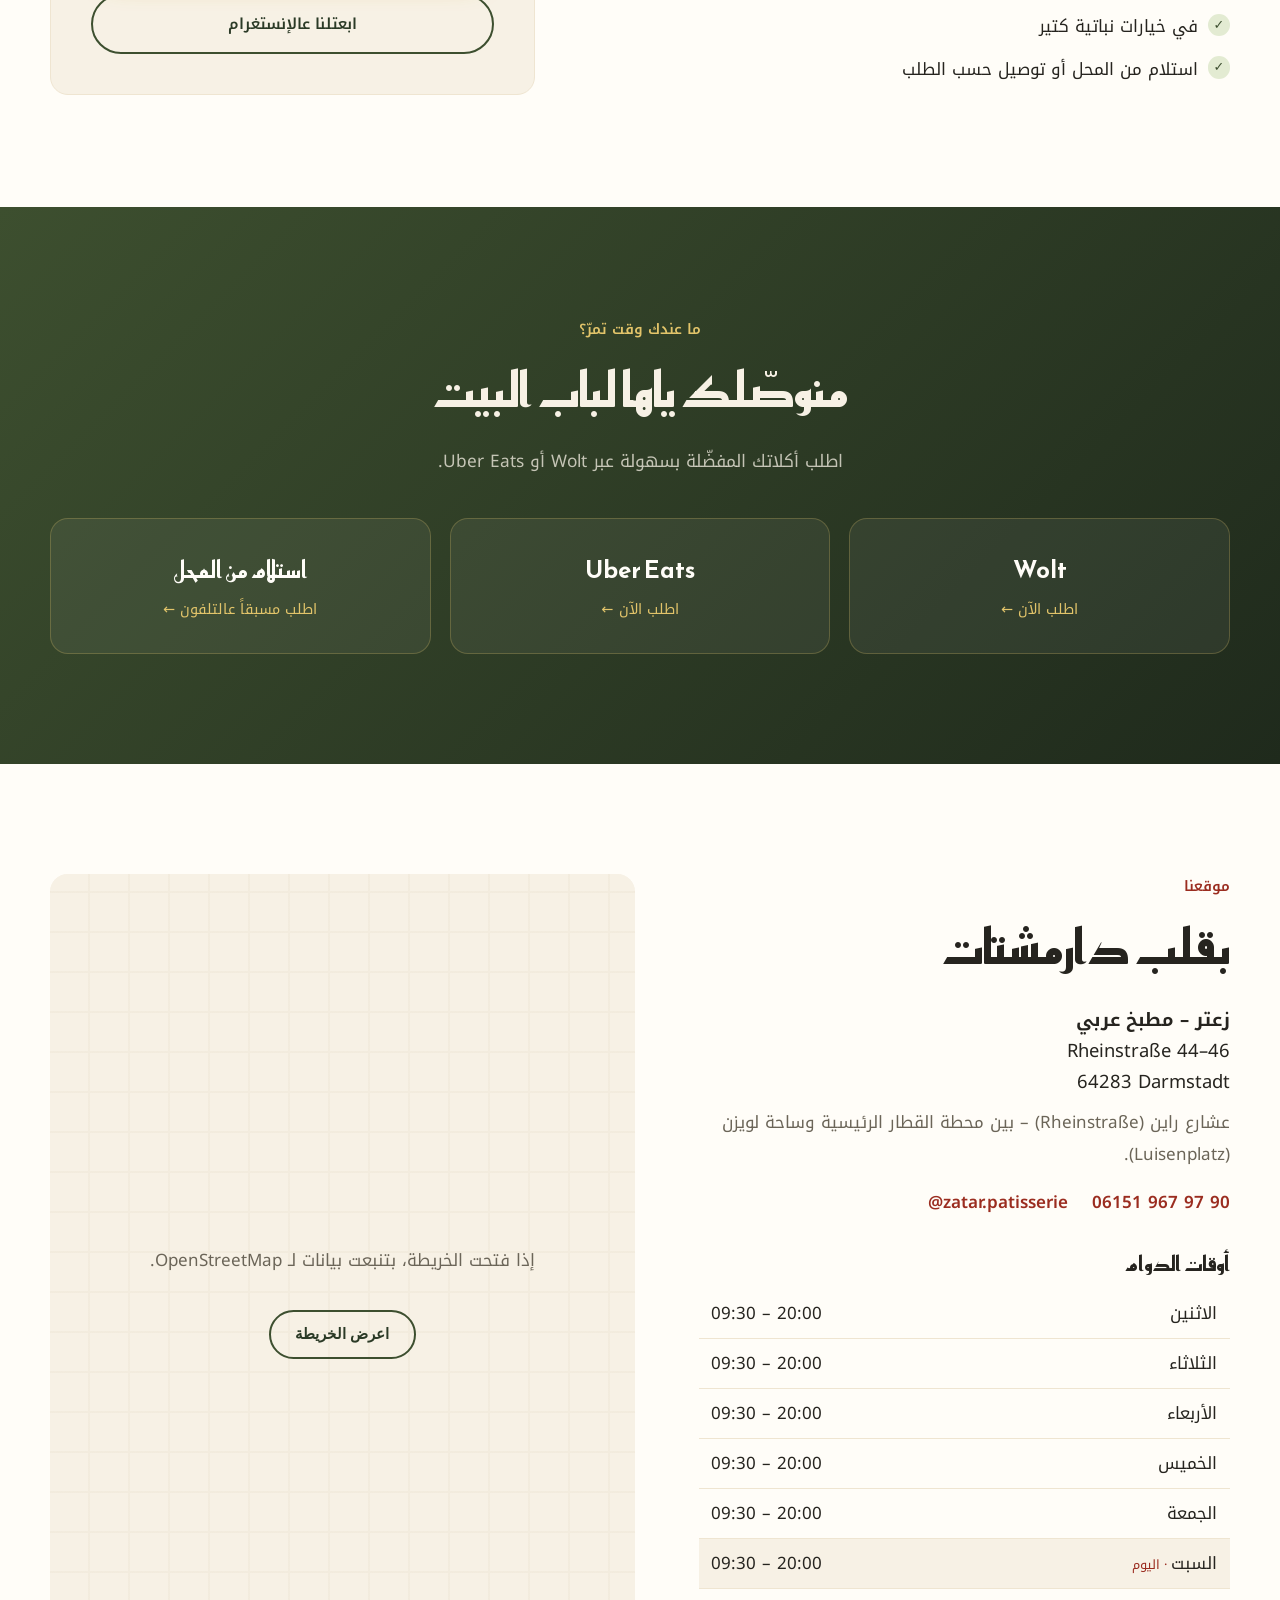
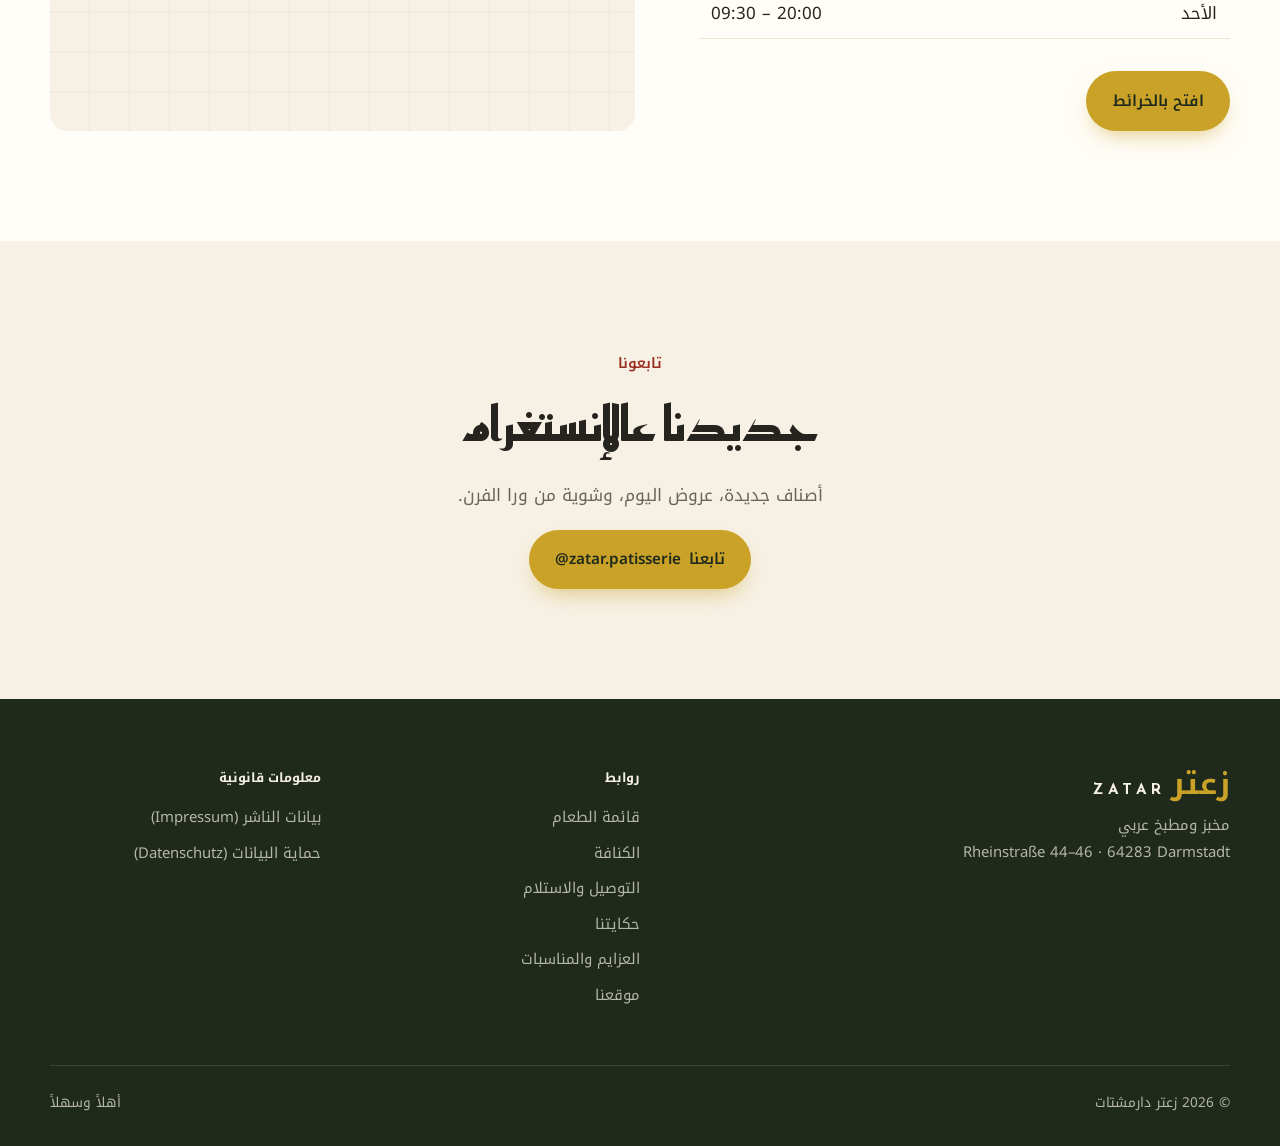
==== commit 773d6f6e: "Fehlerkorrekturen: Arabisch, Google-Angaben, Barrierefreiheit - Arabisch: و direkt ans folgende Wort" ====
--- a/ar/index.html
+++ b/ar/index.html
@@ -5,18 +5,25 @@
   <meta name="viewport" content="width=device-width, initial-scale=1.0">
   <title>زعتر – مخبز ومطبخ عربي في دارمشتات</title>
   <meta name="description" content="زعتر في دارمشتات: مناقيش طازة من فرن الحجر ابتداءً من 2 €، فطاير، بيتزا، فلافل، حمص وفول. Rheinstraße 44–46، يومياً من 9:30.">
+  <link rel="canonical" href="https://zatar-restaurant.de/ar/">
+  <link rel="alternate" hreflang="de" href="https://zatar-restaurant.de/">
+  <link rel="alternate" hreflang="ar" href="https://zatar-restaurant.de/ar/">
+  <link rel="alternate" hreflang="x-default" href="https://zatar-restaurant.de/">
   <meta name="theme-color" content="#1f2a1c">
   <!-- TESTVERSION: vor dem offiziellen Livegang diese Zeile entfernen -->
   <meta name="robots" content="noindex, nofollow">
   <!-- Sprachversionen (vor Livegang auf absolute URLs mit eigener Domain umstellen) -->
-  <link rel="alternate" hreflang="de" href="../">
-  <link rel="alternate" hreflang="ar" href="./">
-  <link rel="alternate" hreflang="x-default" href="../">
 
   <meta property="og:title" content="زعتر – مخبز ومطبخ عربي في دارمشتات">
   <meta property="og:description" content="طعم عربي أصيل من فرن الحجر: مناقيش، فطاير وأكثر. Rheinstraße 44–46، دارمشتات.">
-  <meta property="og:type" content="restaurant">
+  <meta property="og:type" content="website">
   <meta property="og:locale" content="ar_AR">
+  <meta property="og:url" content="https://zatar-restaurant.de/ar/">
+  <meta property="og:image" content="https://zatar-restaurant.de/images/og.jpg">
+  <meta property="og:image:width" content="1200">
+  <meta property="og:image:height" content="630">
+  <meta property="og:image:alt" content="زعتر – مخبز ومطبخ عربي في دارمشتات">
+  <meta name="twitter:card" content="summary_large_image">
 
   <link rel="icon" href="../images/favicon.svg" type="image/svg+xml">
   <link rel="stylesheet" href="../css/fonts.css">
@@ -154,7 +161,7 @@
             </article>
             <article class="story3d__step" data-step="1">
               <span class="story3d__num">02</span>
-              <h2>زيت و زعتر</h2>
+              <h2>زيت وزعتر</h2>
               <p>خلطة زعتر على أصولها مع زيت الزيتون… وهون السرّ كلّه.</p>
             </article>
             <article class="story3d__step" data-step="2">
@@ -480,7 +487,7 @@
         <p>مخبز ومطبخ عربي<br><span class="ltr">Rheinstraße 44–46 · 64283 Darmstadt</span></p>
       </div>
       <div>
-        <h4>روابط</h4>
+        <h3>روابط</h3>
         <a href="speisekarte.html">قائمة الطعام</a>
         <a href="kunefe.html">الكنافة</a>
         <a href="#bestellen">التوصيل والاستلام</a>
@@ -489,7 +496,7 @@
         <a href="#besuch">موقعنا</a>
       </div>
       <div>
-        <h4>معلومات قانونية</h4>
+        <h3>معلومات قانونية</h3>
         <a href="../impressum.html" hreflang="de">بيانات الناشر (Impressum)</a>
         <a href="../datenschutz.html" hreflang="de">حماية البيانات (Datenschutz)</a>
       </div>
--- a/css/style.css
+++ b/css/style.css
@@ -10,6 +10,7 @@
   --sumac: #9b2d20;
   --gold: #c9a227;
   --gold-light: #e2c46a;
+  --gold-dark: #8a6d12;     /* Gold-Schrift auf hellem Grund (Kontrast ≥ 4,5:1) */
   --cream: #f7f1e5;
   --cream-dark: #efe5d1;
   --sand: #e9d6a8;
@@ -160,7 +161,7 @@
 .hero__grid { z-index: 1; }
 
 /* 3D-Szene: liegt fest über Hero + Geschichte, Texte liegen darüber */
-.scene3d { position: fixed; inset: 0; width: 100vw; height: 100vh; pointer-events: none; z-index: 1; transition: opacity .2s linear; }
+.scene3d { position: fixed; top: 0; left: 0; width: 100vw; height: 100vh; height: 100lvh; pointer-events: none; z-index: 1; transition: opacity .2s linear; }
 .hero__grid, .story3d__text { position: relative; z-index: 2; }
 
 /* ---------- 3D-Scroll-Geschichte ---------- */
@@ -434,7 +435,7 @@
 /* ---------- Footer ---------- */
 .footer { background: var(--olive-900); color: rgba(247,241,229,.7); padding: 70px 0 30px; font-size: .93rem; }
 .footer__grid { display: grid; grid-template-columns: 2fr 1fr 1fr; gap: 3rem; }
-.footer h4 { color: var(--cream); font-size: .8rem; letter-spacing: .2em; text-transform: uppercase; margin: 0 0 1rem; }
+.footer h3 { color: var(--cream); font-family: var(--font-body); font-weight: 700; line-height: 1.5; font-size: .8rem; letter-spacing: .2em; text-transform: uppercase; margin: 0 0 1rem; }
 .footer a { display: block; text-decoration: none; margin-bottom: .5rem; }
 .footer a:hover { color: var(--gold-light); }
 .brand--footer { margin-bottom: 1rem; }
@@ -553,7 +554,7 @@
     display: grid; grid-template-columns: 1fr 1fr 1.3fr; gap: 8px;
     position: fixed; left: 12px; right: 12px; bottom: calc(12px + env(safe-area-inset-bottom)); z-index: 60;
     padding: 8px; border-radius: 18px;
-    background: rgba(31, 42, 28, .92); backdrop-filter: blur(12px); -webkit-backdrop-filter: blur(12px);
+    background: rgba(31, 42, 28, .97);   /* keine Unschärfe: auf Handys teuer, ruckelt beim Scrollen */
     box-shadow: 0 16px 40px -12px rgba(0,0,0,.55); border: 1px solid rgba(226,196,106,.18);
     transform: translateY(130%); transition: transform .45s var(--ease);
   }
@@ -583,3 +584,8 @@
   *, *::before, *::after { animation: none !important; transition: none !important; }
   .reveal { opacity: 1; transform: none; }
 }
+
+/* Handys: keine Milchglas-Unschärfe hinter der Navigation (wird bei jedem 3D-Bild neu berechnet -> Ruckeln) */
+@media (max-width: 860px), (pointer: coarse) {
+  .nav.is-scrolled { backdrop-filter: none; -webkit-backdrop-filter: none; background: rgba(31, 42, 28, .97); }
+}
--- a/css/rtl.css
+++ b/css/rtl.css
@@ -14,7 +14,7 @@
 .hero h1, .page-hero h1 { line-height: 1.25; }
 
 /* Arabische Schrift verträgt keine Sperrung und keine Kursivschrift */
-.eyebrow, .brand__lat, .story3d__num, .tag, .signature__role, .footer h4,
+.eyebrow, .brand__lat, .story3d__num, .tag, .signature__role, .footer h3,
 .swipe-hint, .hero__badge small, .rating__stars, .review__stars { letter-spacing: 0; text-transform: none; }
 .eyebrow { font-size: .9rem; }
 em, .story__frame small, .signature__name, .page-hero__sub { font-style: normal; }
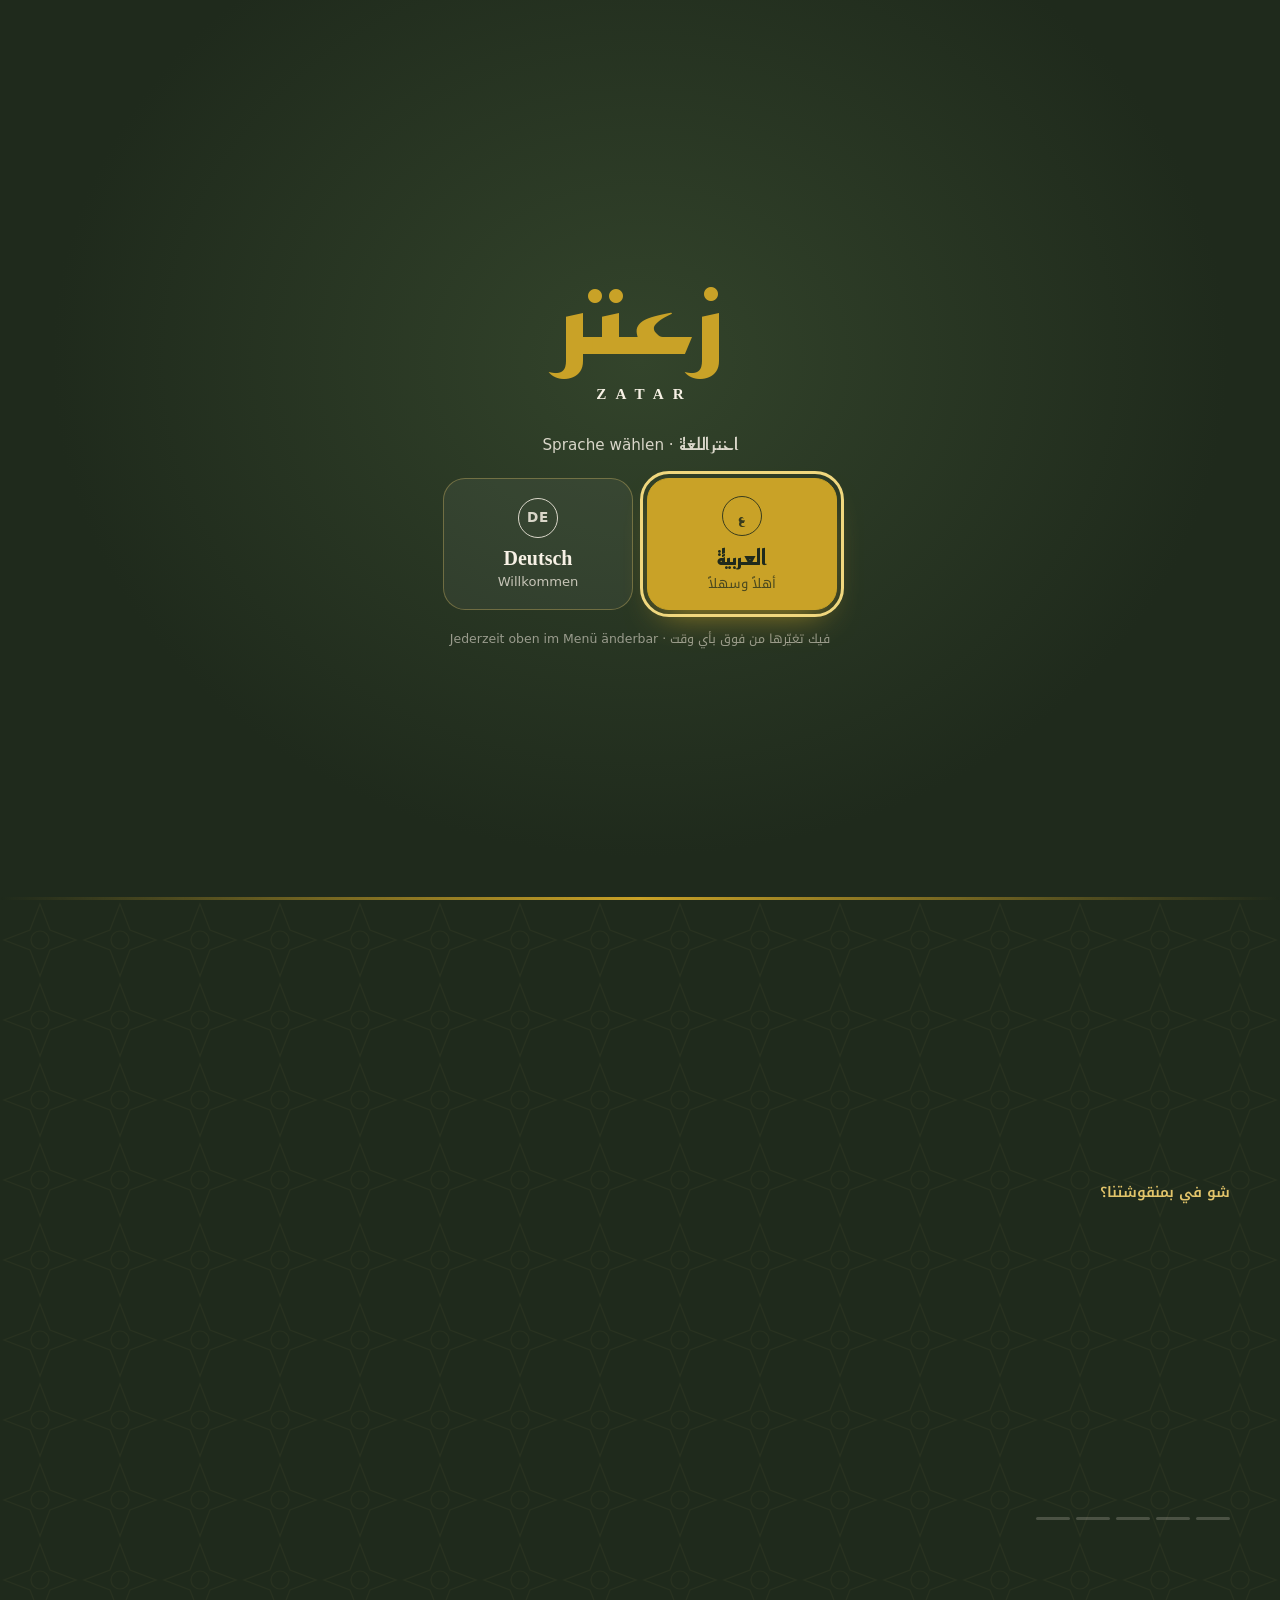
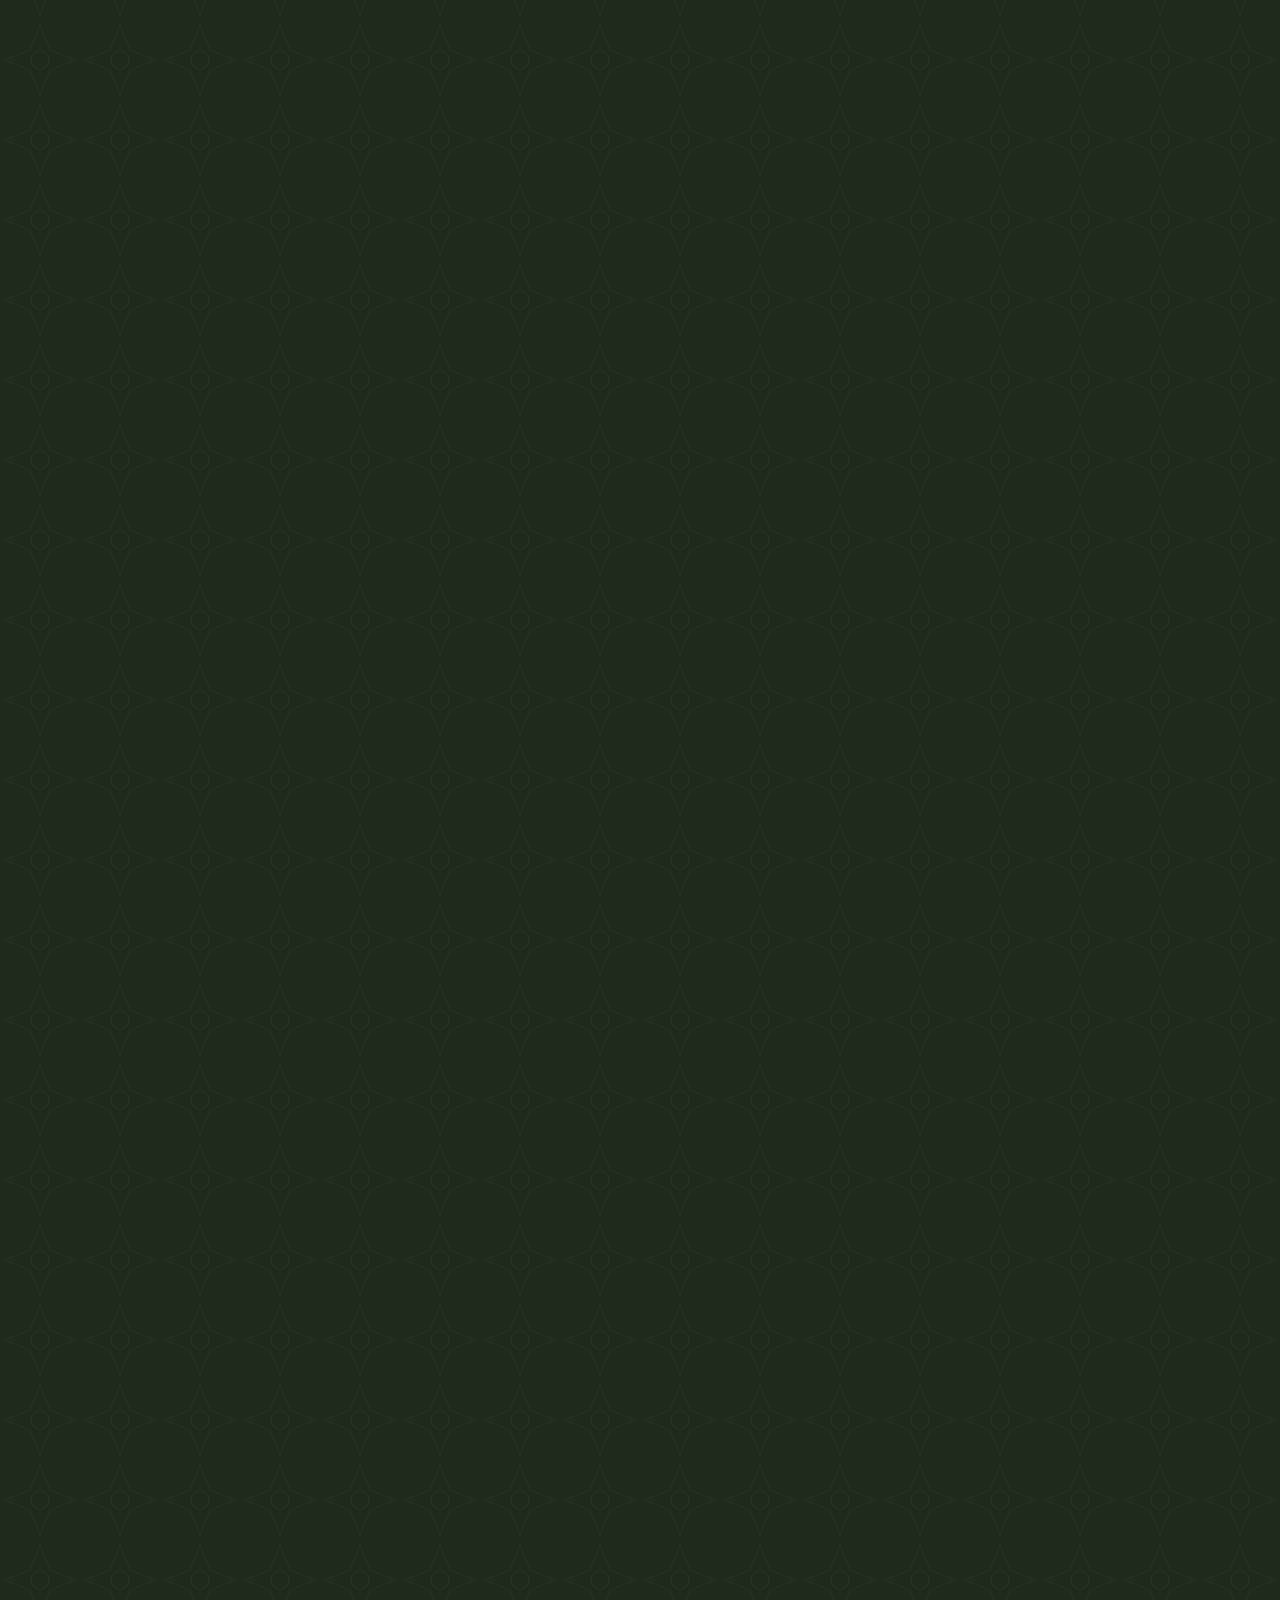
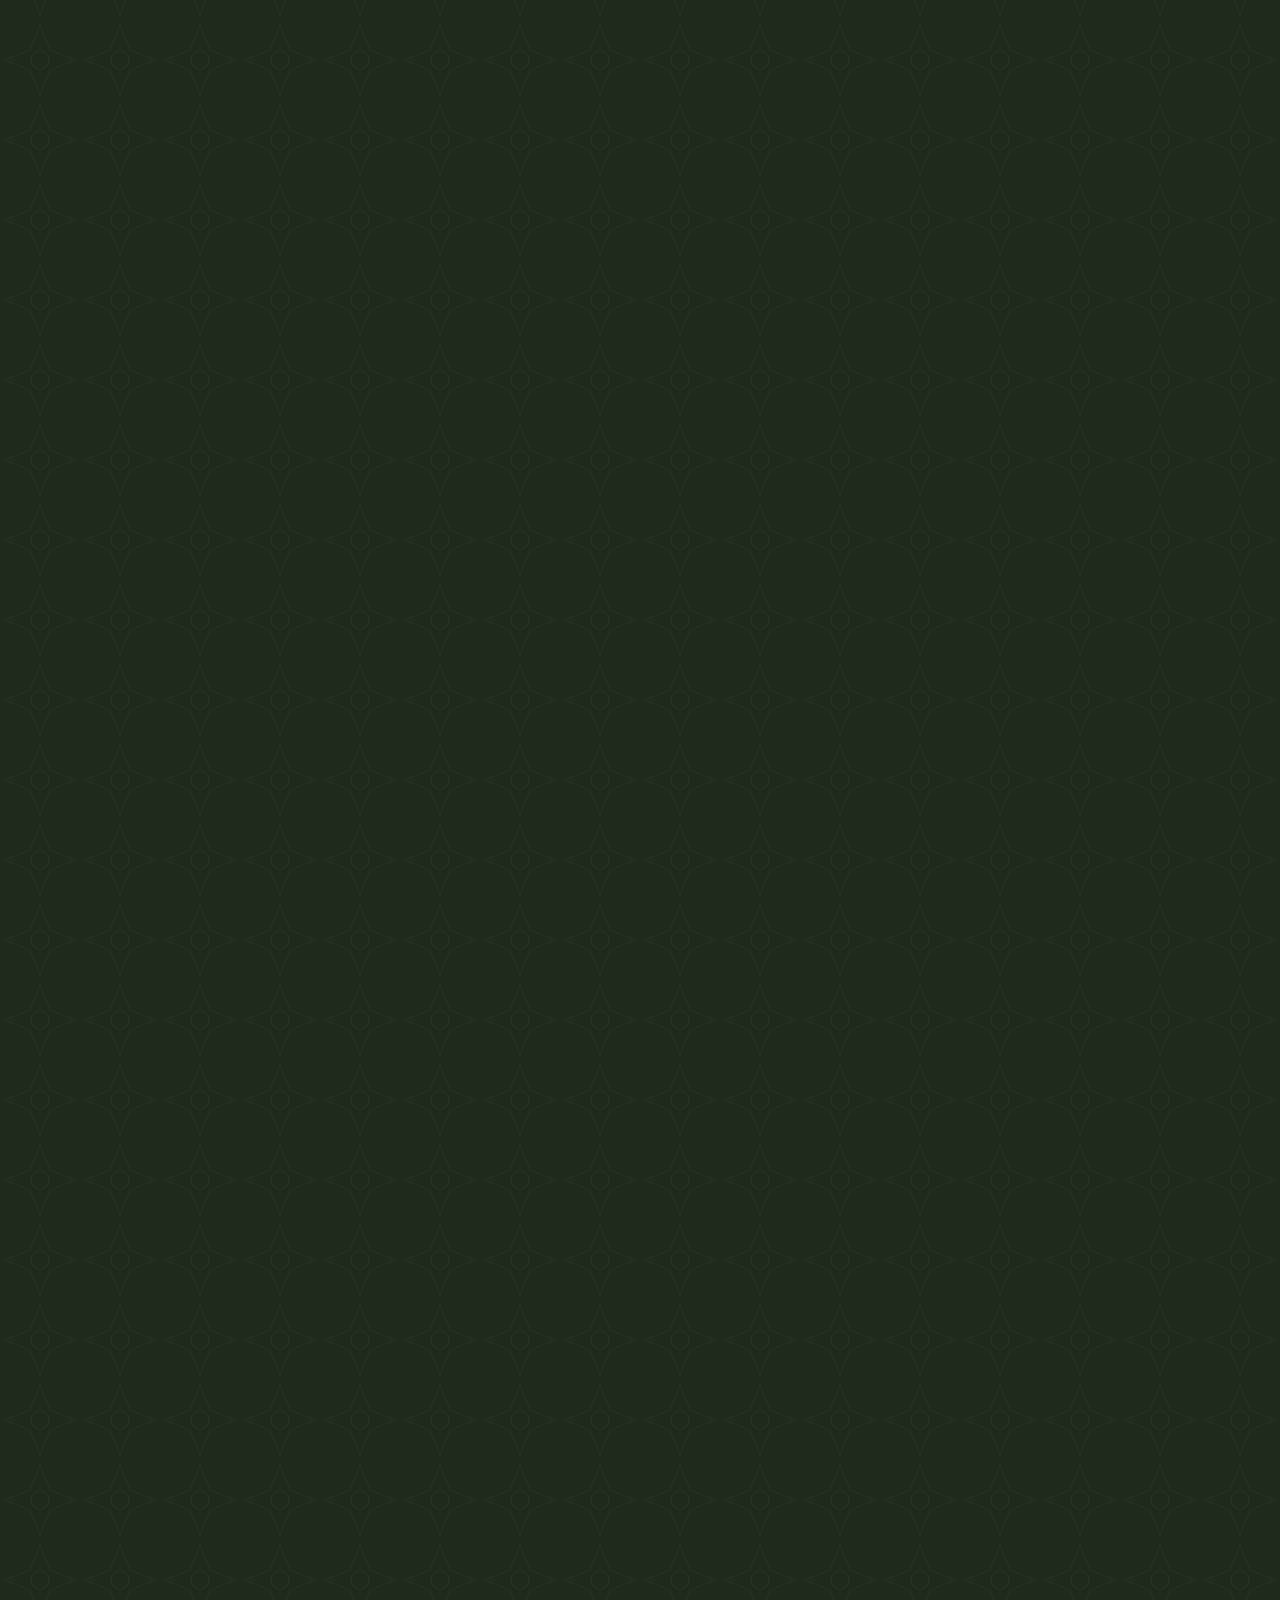
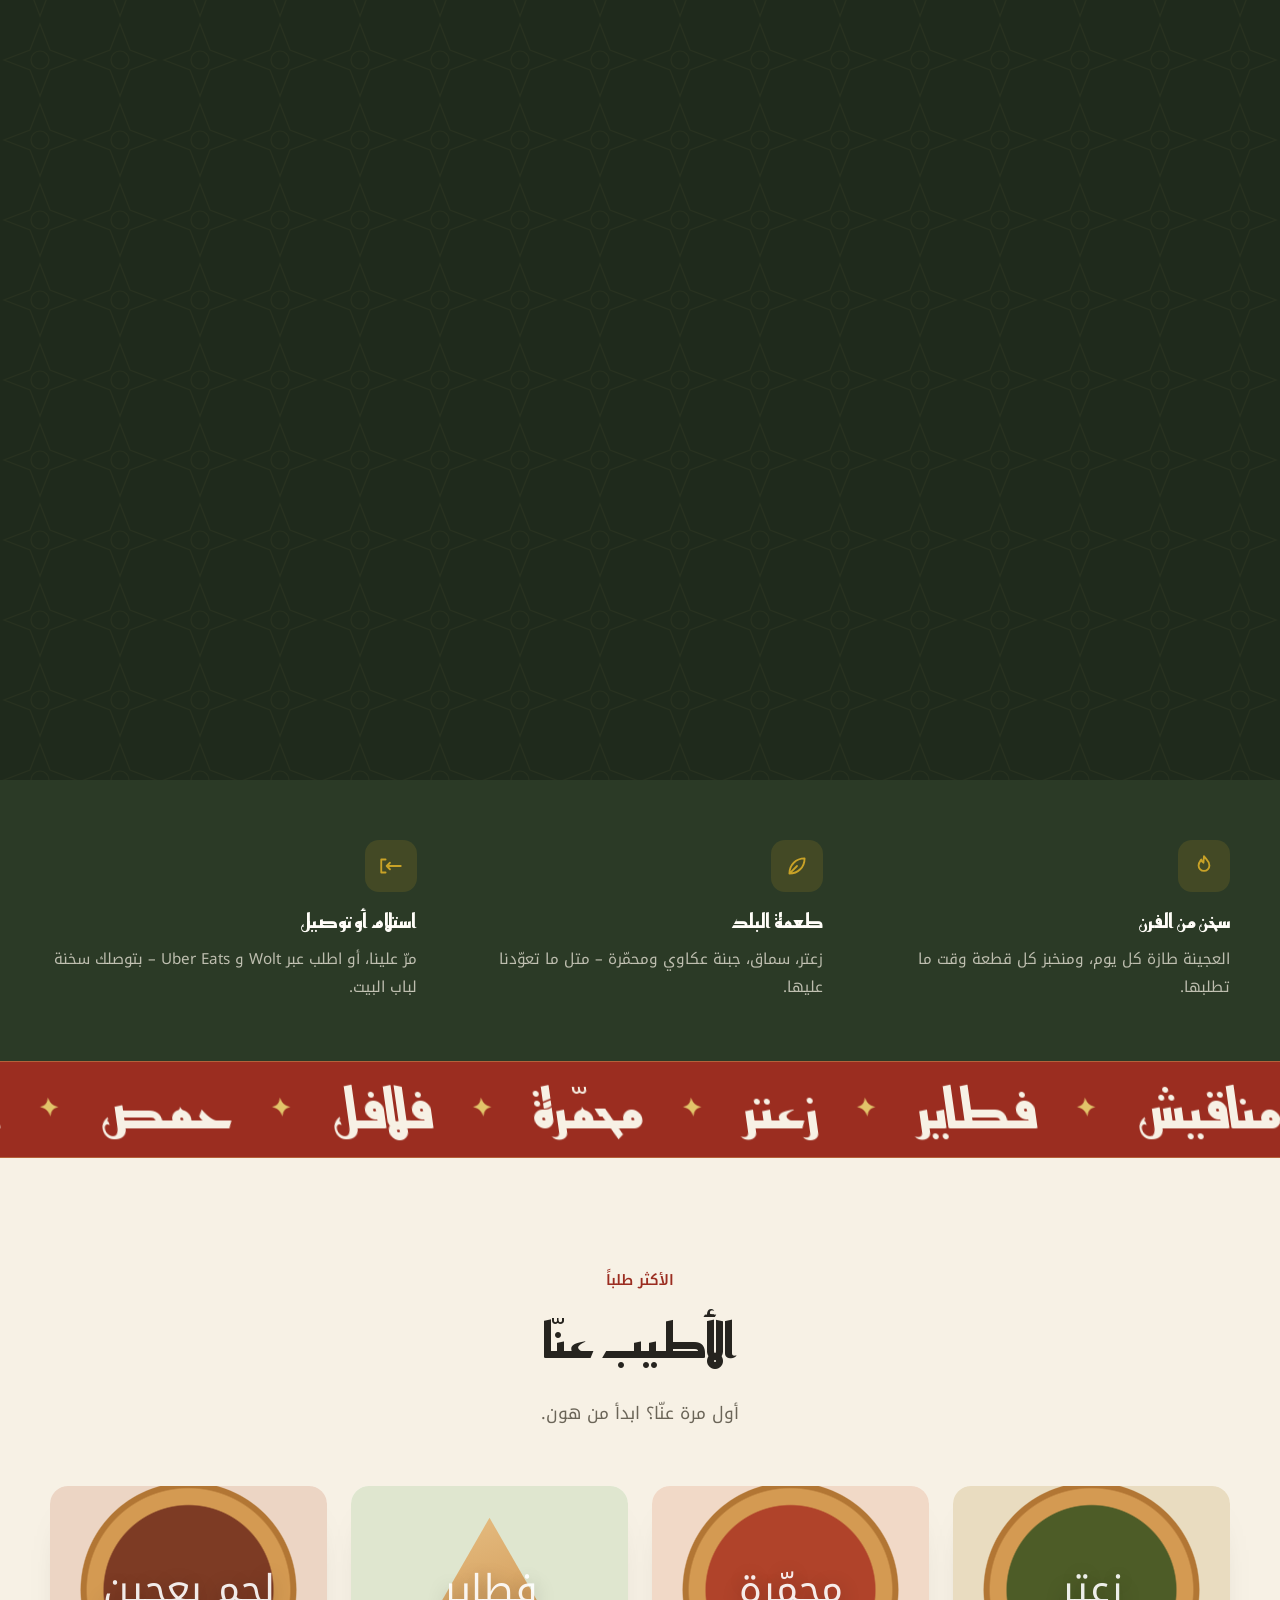
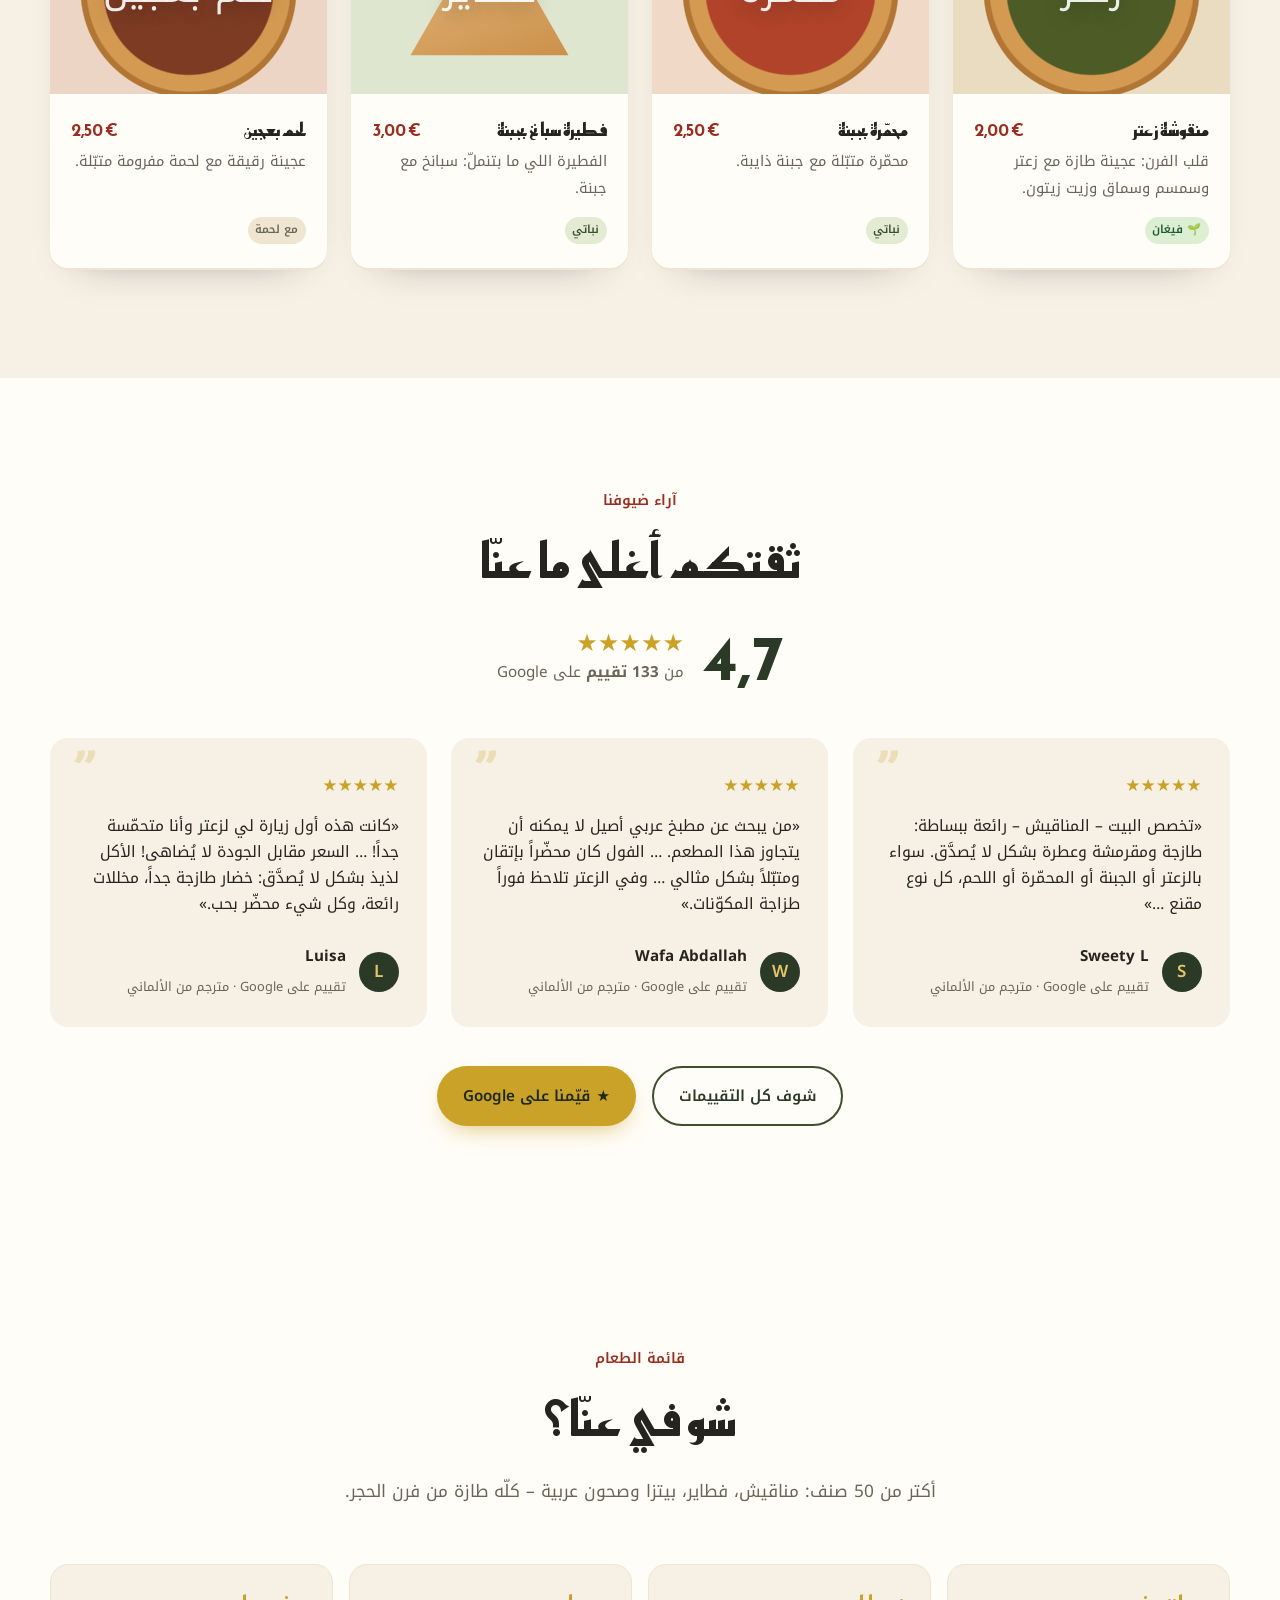
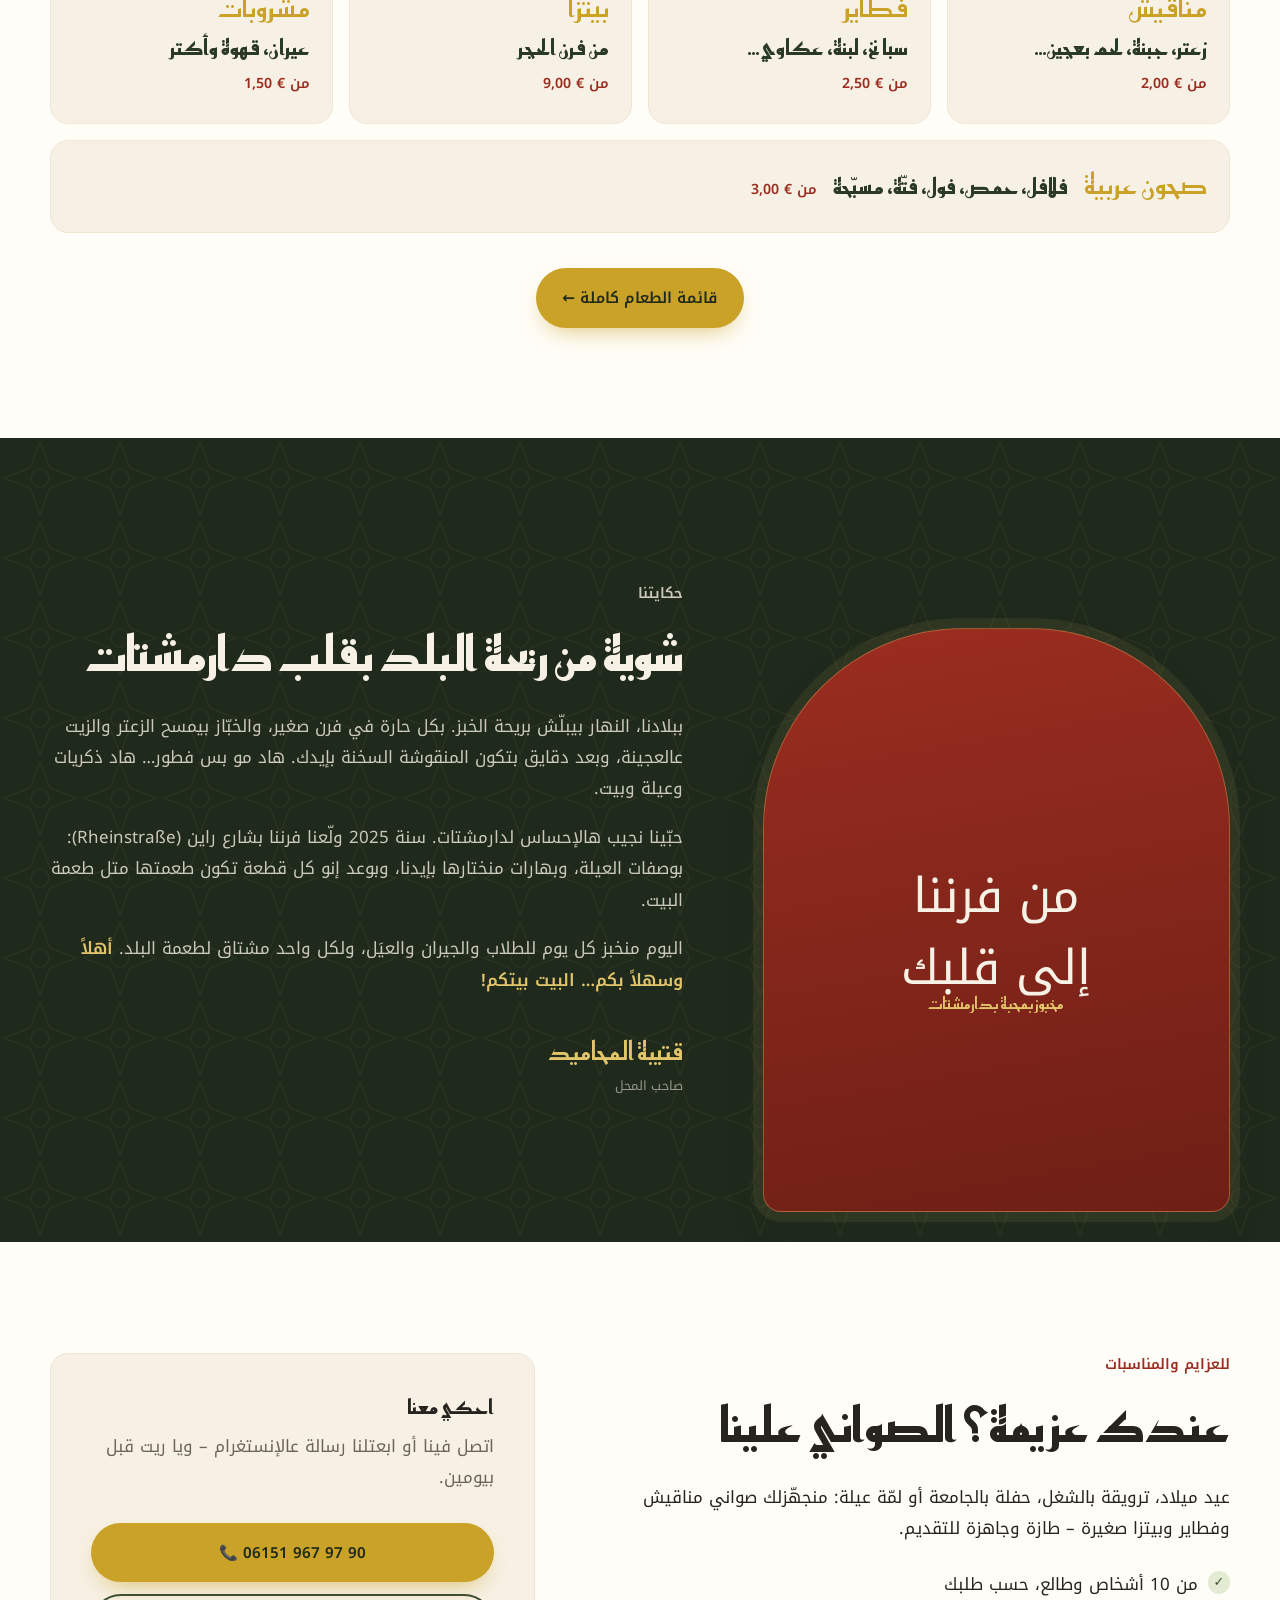
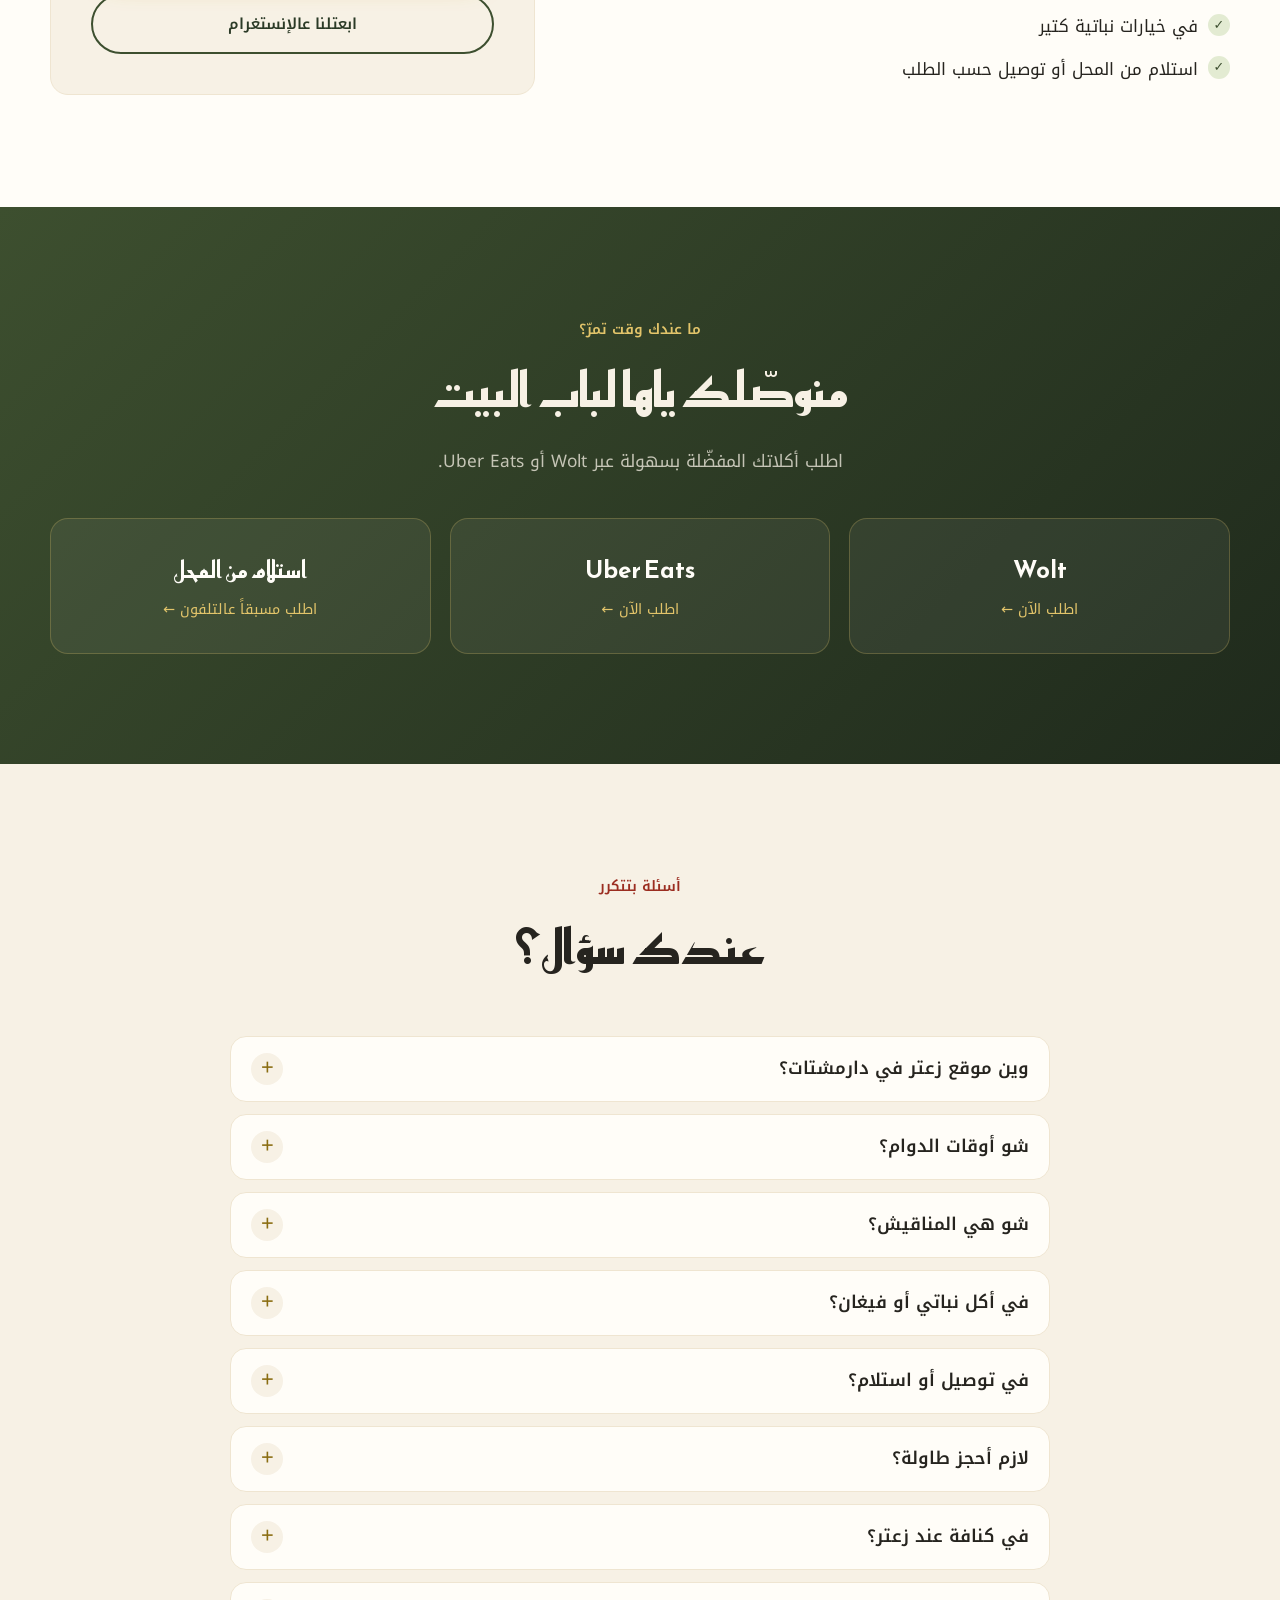
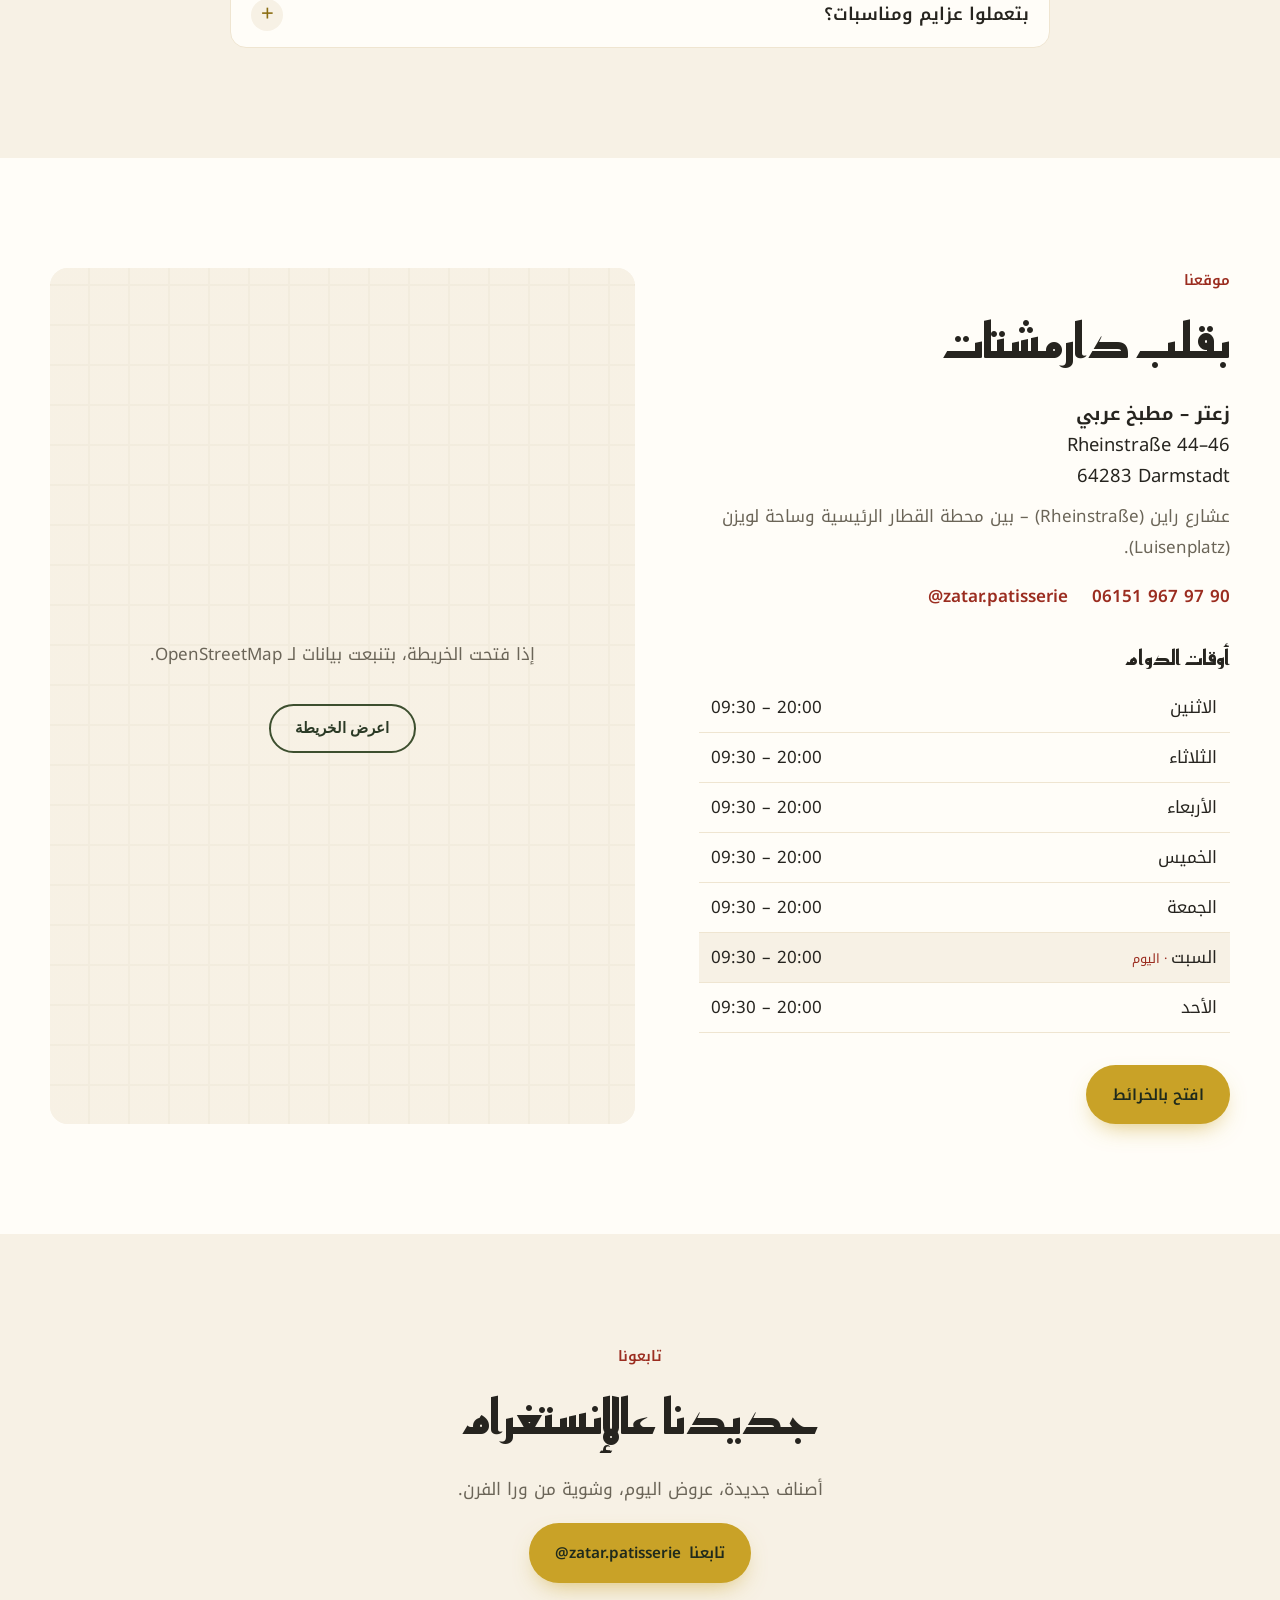
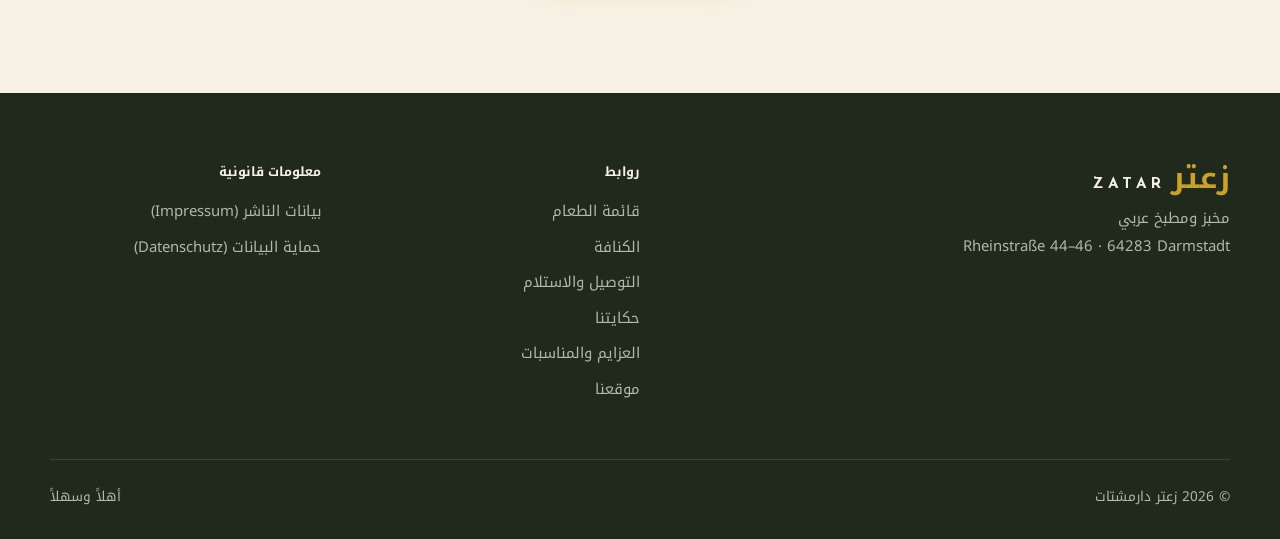
==== commit 7ac4c053: "SEO & GEO: robots.txt, sitemap, llms.txt, FAQ (DE+AR), strukturierte Daten für Restaurant, FAQ und S" ====
--- a/ar/index.html
+++ b/ar/index.html
@@ -3,7 +3,7 @@
 <head>
   <meta charset="UTF-8">
   <meta name="viewport" content="width=device-width, initial-scale=1.0">
-  <title>زعتر – مخبز ومطبخ عربي في دارمشتات</title>
+  <title>زعتر دارمشتات – مناقيش وفطاير وكنافة | مخبز عربي</title>
   <meta name="description" content="زعتر في دارمشتات: مناقيش طازة من فرن الحجر ابتداءً من 2 €، فطاير، بيتزا، فلافل، حمص وفول. Rheinstraße 44–46، يومياً من 9:30.">
   <link rel="canonical" href="https://zatar-restaurant.de/ar/">
   <link rel="alternate" hreflang="de" href="https://zatar-restaurant.de/">
@@ -49,6 +49,139 @@
 
   <!-- Ladebildschirm + Sprachauswahl -->
   <link rel="stylesheet" href="../css/loader.css">
+  <script type="application/ld+json">
+{
+  "@context": "https://schema.org",
+  "@type": "Restaurant",
+  "name": "زعتر – مخبز ومطبخ عربي",
+  "url": "https://zatar-restaurant.de/ar/",
+  "image": "https://zatar-restaurant.de/images/og.jpg",
+  "alternateName": [
+    "Zatar Darmstadt",
+    "Zatar – Arabische Küche & Patisserie"
+  ],
+  "description": "مخبز ومطبخ عربي في دارمشتات: مناقيش، فطاير، كنافة، فلافل، حمص وفول من فرن الحجر، وأكلات فيغان كتير.",
+  "servesCuisine": [
+    "عربي",
+    "مخبوزات"
+  ],
+  "priceRange": "€",
+  "telephone": "+49 6151 9679790",
+  "address": {
+    "@type": "PostalAddress",
+    "streetAddress": "Rheinstraße 44–46",
+    "postalCode": "64283",
+    "addressLocality": "Darmstadt",
+    "addressCountry": "DE"
+  },
+  "geo": {
+    "@type": "GeoCoordinates",
+    "latitude": 49.8715,
+    "longitude": 8.643
+  },
+  "openingHoursSpecification": [
+    {
+      "@type": "OpeningHoursSpecification",
+      "dayOfWeek": [
+        "Monday",
+        "Tuesday",
+        "Wednesday",
+        "Thursday",
+        "Friday",
+        "Saturday",
+        "Sunday"
+      ],
+      "opens": "09:30",
+      "closes": "20:00"
+    }
+  ],
+  "sameAs": [
+    "https://www.instagram.com/zatar.patisserie/",
+    "https://www.facebook.com/p/%D8%B2%D8%B9%D8%AA%D8%B1-Zatar-61575074091990/"
+  ],
+  "acceptsReservations": false,
+  "hasMap": "https://www.google.com/maps/search/?api=1&query=Zatar+Rheinstra%C3%9Fe+44+64283+Darmstadt",
+  "areaServed": "Darmstadt",
+  "inLanguage": [
+    "de",
+    "ar"
+  ],
+  "hasMenu": "https://zatar-restaurant.de/ar/speisekarte"
+}
+  </script>
+  <script type="application/ld+json">
+{
+  "@context": "https://schema.org",
+  "@type": "FAQPage",
+  "inLanguage": "ar",
+  "mainEntity": [
+    {
+      "@type": "Question",
+      "name": "وين موقع زعتر في دارمشتات؟",
+      "acceptedAnswer": {
+        "@type": "Answer",
+        "text": "في Rheinstraße 44–46, 64283 Darmstadt – بقلب المدينة بين محطة القطار الرئيسية وساحة لويزن."
+      }
+    },
+    {
+      "@type": "Question",
+      "name": "شو أوقات الدوام؟",
+      "acceptedAnswer": {
+        "@type": "Answer",
+        "text": "كل يوم من 9:30 الصبح لـ 20:00 المسا، حتى بالويكند."
+      }
+    },
+    {
+      "@type": "Question",
+      "name": "شو هي المناقيش؟",
+      "acceptedAnswer": {
+        "@type": "Answer",
+        "text": "المناقيش خبز عربي مفتوح، منخبزه بفرن الحجر – الأصلية بالزعتر (زعتر وسمسم وسماق) أو بالجبنة. عنا ابتداءً من 2 €. قائمة الطعام"
+      }
+    },
+    {
+      "@type": "Question",
+      "name": "في أكل نباتي أو فيغان؟",
+      "acceptedAnswer": {
+        "@type": "Answer",
+        "text": "أكيد، كتير. فيغان مثلاً: منقوشة زعتر، زعتر بالخضار، محمرة، فطاير سبانخ، صحن فلافل، حمص، مسبحة، فول مدمس وصحن خضار. فطاير الزيتون منعملها بلا جبنة إذا طلبت. وأغلب باقي الأكل نباتي. قائمة الطعام"
+      }
+    },
+    {
+      "@type": "Question",
+      "name": "في توصيل أو استلام؟",
+      "acceptedAnswer": {
+        "@type": "Answer",
+        "text": "إيه. التوصيل عن طريق Wolt وUber Eats. وللاستلام فيك تحجز طلبك بالتلفون على 06151 967 97 90."
+      }
+    },
+    {
+      "@type": "Question",
+      "name": "لازم أحجز طاولة؟",
+      "acceptedAnswer": {
+        "@type": "Answer",
+        "text": "لا، ما في حجوزات – تفضل عنا بأي وقت."
+      }
+    },
+    {
+      "@type": "Question",
+      "name": "في كنافة عند زعتر؟",
+      "acceptedAnswer": {
+        "@type": "Answer",
+        "text": "أكيد – كنافة سخنة من على النار، جبنة بتمطّ، قطر وفستق حلبي. تعرّف على الكنافة"
+      }
+    },
+    {
+      "@type": "Question",
+      "name": "بتعملوا عزايم ومناسبات؟",
+      "acceptedAnswer": {
+        "@type": "Answer",
+        "text": "إيه. للحفلات وفطور الشغل والجامعة منحضّرلك صواني مناقيش وفطاير وبيتزا صغيرة – من 10 أشخاص وطالع. احكينا بالتلفون أو على إنستغرام قبل يومين تقريباً."
+      }
+    }
+  ]
+}
+  </script>
 </head>
 <body>
   <!-- ============ LADEBILDSCHIRM + SPRACHAUSWAHL ============ -->
@@ -408,6 +541,50 @@
     </section>
 
     <!-- ============ الموقع والتواصل ============ -->
+    <!-- ============ HÄUFIGE FRAGEN (auch für Google & KI-Assistenten) ============ -->
+    <section class="section faq" id="faq" aria-labelledby="faqTitle">
+      <div class="container">
+        <header class="section__head reveal">
+          <p class="eyebrow">أسئلة بتتكرر</p>
+          <h2 class="split" id="faqTitle">عندك سؤال؟</h2>
+        </header>
+        <div class="faq__list">
+          <details class="faq__item">
+            <summary>وين موقع زعتر في دارمشتات؟</summary>
+            <div class="faq__a"><p>في <bdi dir="ltr"><strong>Rheinstraße 44–46, 64283 Darmstadt</strong></bdi> – بقلب المدينة بين محطة القطار الرئيسية وساحة لويزن.</p></div>
+          </details>
+          <details class="faq__item">
+            <summary>شو أوقات الدوام؟</summary>
+            <div class="faq__a"><p>كل يوم من <bdi dir="ltr"><strong>9:30</strong></bdi> الصبح لـ <bdi dir="ltr"><strong>20:00</strong></bdi> المسا، حتى بالويكند.</p></div>
+          </details>
+          <details class="faq__item">
+            <summary>شو هي المناقيش؟</summary>
+            <div class="faq__a"><p>المناقيش خبز عربي مفتوح، منخبزه بفرن الحجر – الأصلية بالزعتر (زعتر وسمسم وسماق) أو بالجبنة. عنا ابتداءً من <bdi dir="ltr">2 €</bdi>. <a href="speisekarte.html">قائمة الطعام</a></p></div>
+          </details>
+          <details class="faq__item">
+            <summary>في أكل نباتي أو فيغان؟</summary>
+            <div class="faq__a"><p>أكيد، كتير. فيغان مثلاً: منقوشة زعتر، زعتر بالخضار، محمرة، فطاير سبانخ، صحن فلافل، حمص، مسبحة، فول مدمس وصحن خضار. فطاير الزيتون منعملها بلا جبنة إذا طلبت. وأغلب باقي الأكل نباتي. <a href="speisekarte.html">قائمة الطعام</a></p></div>
+          </details>
+          <details class="faq__item">
+            <summary>في توصيل أو استلام؟</summary>
+            <div class="faq__a"><p>إيه. التوصيل عن طريق <bdi dir="ltr"><strong>Wolt</strong></bdi> و<bdi dir="ltr"><strong>Uber Eats</strong></bdi>. وللاستلام فيك تحجز طلبك بالتلفون على <a href="tel:+4961519679790"><bdi dir="ltr">06151 967 97 90</bdi></a>.</p></div>
+          </details>
+          <details class="faq__item">
+            <summary>لازم أحجز طاولة؟</summary>
+            <div class="faq__a"><p>لا، ما في حجوزات – تفضل عنا بأي وقت.</p></div>
+          </details>
+          <details class="faq__item">
+            <summary>في كنافة عند زعتر؟</summary>
+            <div class="faq__a"><p>أكيد – كنافة سخنة من على النار، جبنة بتمطّ، قطر وفستق حلبي. <a href="kunefe.html">تعرّف على الكنافة</a></p></div>
+          </details>
+          <details class="faq__item">
+            <summary>بتعملوا عزايم ومناسبات؟</summary>
+            <div class="faq__a"><p>إيه. للحفلات وفطور الشغل والجامعة منحضّرلك صواني مناقيش وفطاير وبيتزا صغيرة – من 10 أشخاص وطالع. احكينا بالتلفون أو على إنستغرام قبل يومين تقريباً.</p></div>
+          </details>
+        </div>
+      </div>
+    </section>
+
     <section class="section" id="besuch">
       <div class="container visit">
         <div class="visit__info reveal">
--- a/css/style.css
+++ b/css/style.css
@@ -217,7 +217,11 @@
 .menu-teaser__item--wide { grid-column: 1 / -1; flex-direction: row; flex-wrap: wrap; align-items: baseline; gap: .3rem 1rem; }
 
 /* Wort-für-Wort-Animation der Überschriften */
-.split .w { display: inline-block; overflow: hidden; vertical-align: top; padding-bottom: .08em; margin-bottom: -.08em; }
+.split .w {
+  display: inline-block; overflow: hidden; vertical-align: top;
+  /* Luft für kursive Überhänge (rechts) und Umlaute/Akzente (oben) – negative Ränder halten das Layout gleich */
+  padding: .1em .18em .1em .06em; margin: -.1em -.18em -.1em -.06em;
+}
 .split .w > span { display: inline-block; will-change: transform; }
 
 /* Weiches Scrollen (Lenis) */
@@ -589,3 +593,29 @@
 @media (max-width: 860px), (pointer: coarse) {
   .nav.is-scrolled { backdrop-filter: none; -webkit-backdrop-filter: none; background: rgba(31, 42, 28, .97); }
 }
+
+/* ---------- Häufige Fragen (Akkordeon mit details/summary – per Tastatur bedienbar) ---------- */
+.faq { background: var(--cream); }
+.faq__list { max-width: 820px; margin: 0 auto; display: grid; gap: .75rem; }
+.faq__item { background: var(--white); border: 1px solid var(--cream-dark); border-radius: 16px; transition: box-shadow .25s var(--ease); }
+.faq__item[open] { box-shadow: var(--shadow); }
+.faq__item summary {
+  list-style: none; cursor: pointer; display: flex; align-items: center; justify-content: space-between; gap: 1rem;
+  min-height: 56px; padding: 1rem 1.25rem; border-radius: 16px;
+  font-family: var(--font-display); font-weight: 600; font-size: 1.1rem; line-height: 1.35; color: var(--ink);
+}
+.faq__item summary::-webkit-details-marker { display: none; }
+.faq__item summary::after {
+  content: "+"; flex-shrink: 0; display: grid; place-items: center; width: 32px; height: 32px; border-radius: 50%;
+  background: var(--cream); color: var(--gold-dark); font: 400 1.4rem/1 var(--font-body);
+  transition: transform .25s var(--ease);
+}
+.faq__item[open] summary::after { transform: rotate(45deg); }
+.faq__item summary:focus-visible { outline: 3px solid var(--gold); outline-offset: 3px; }
+.faq__a { padding: 0 1.25rem 1.25rem; color: var(--muted); }
+.faq__a p { margin: 0; }
+.faq__a strong { color: var(--ink); }
+.faq__a a { color: var(--sumac); text-decoration: underline; text-underline-offset: 3px; }
+@media (prefers-reduced-motion: reduce) {
+  .faq__item, .faq__item summary::after { transition: none; }
+}
--- a/css/rtl.css
+++ b/css/rtl.css
@@ -71,3 +71,6 @@
 
 /* Knöpfe: Pfeile zeigen in Leserichtung */
 .order__btn span, .menu-teaser__cta .btn { unicode-bidi: plaintext; }
+
+/* Häufige Fragen: arabische Schrift statt Fraunces */
+.faq__item summary { font-family: var(--font-body); font-weight: 600; }
